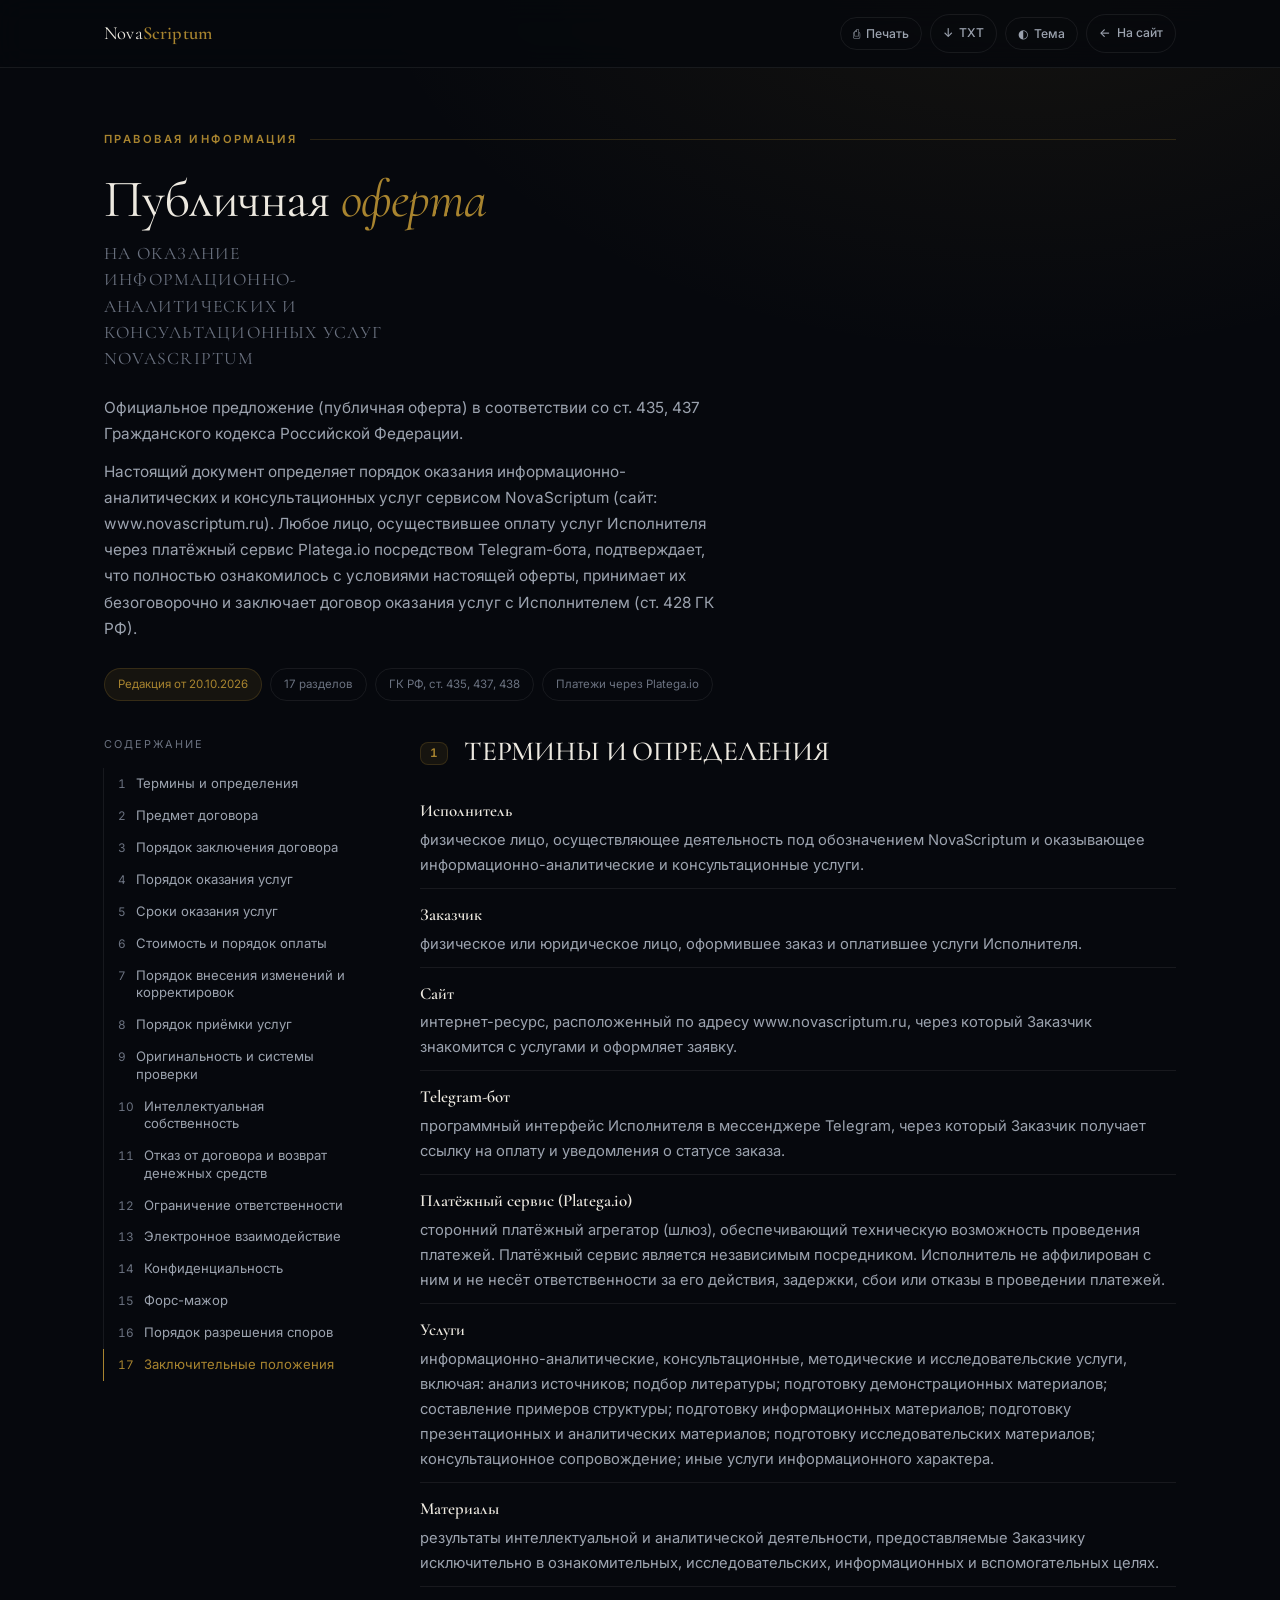
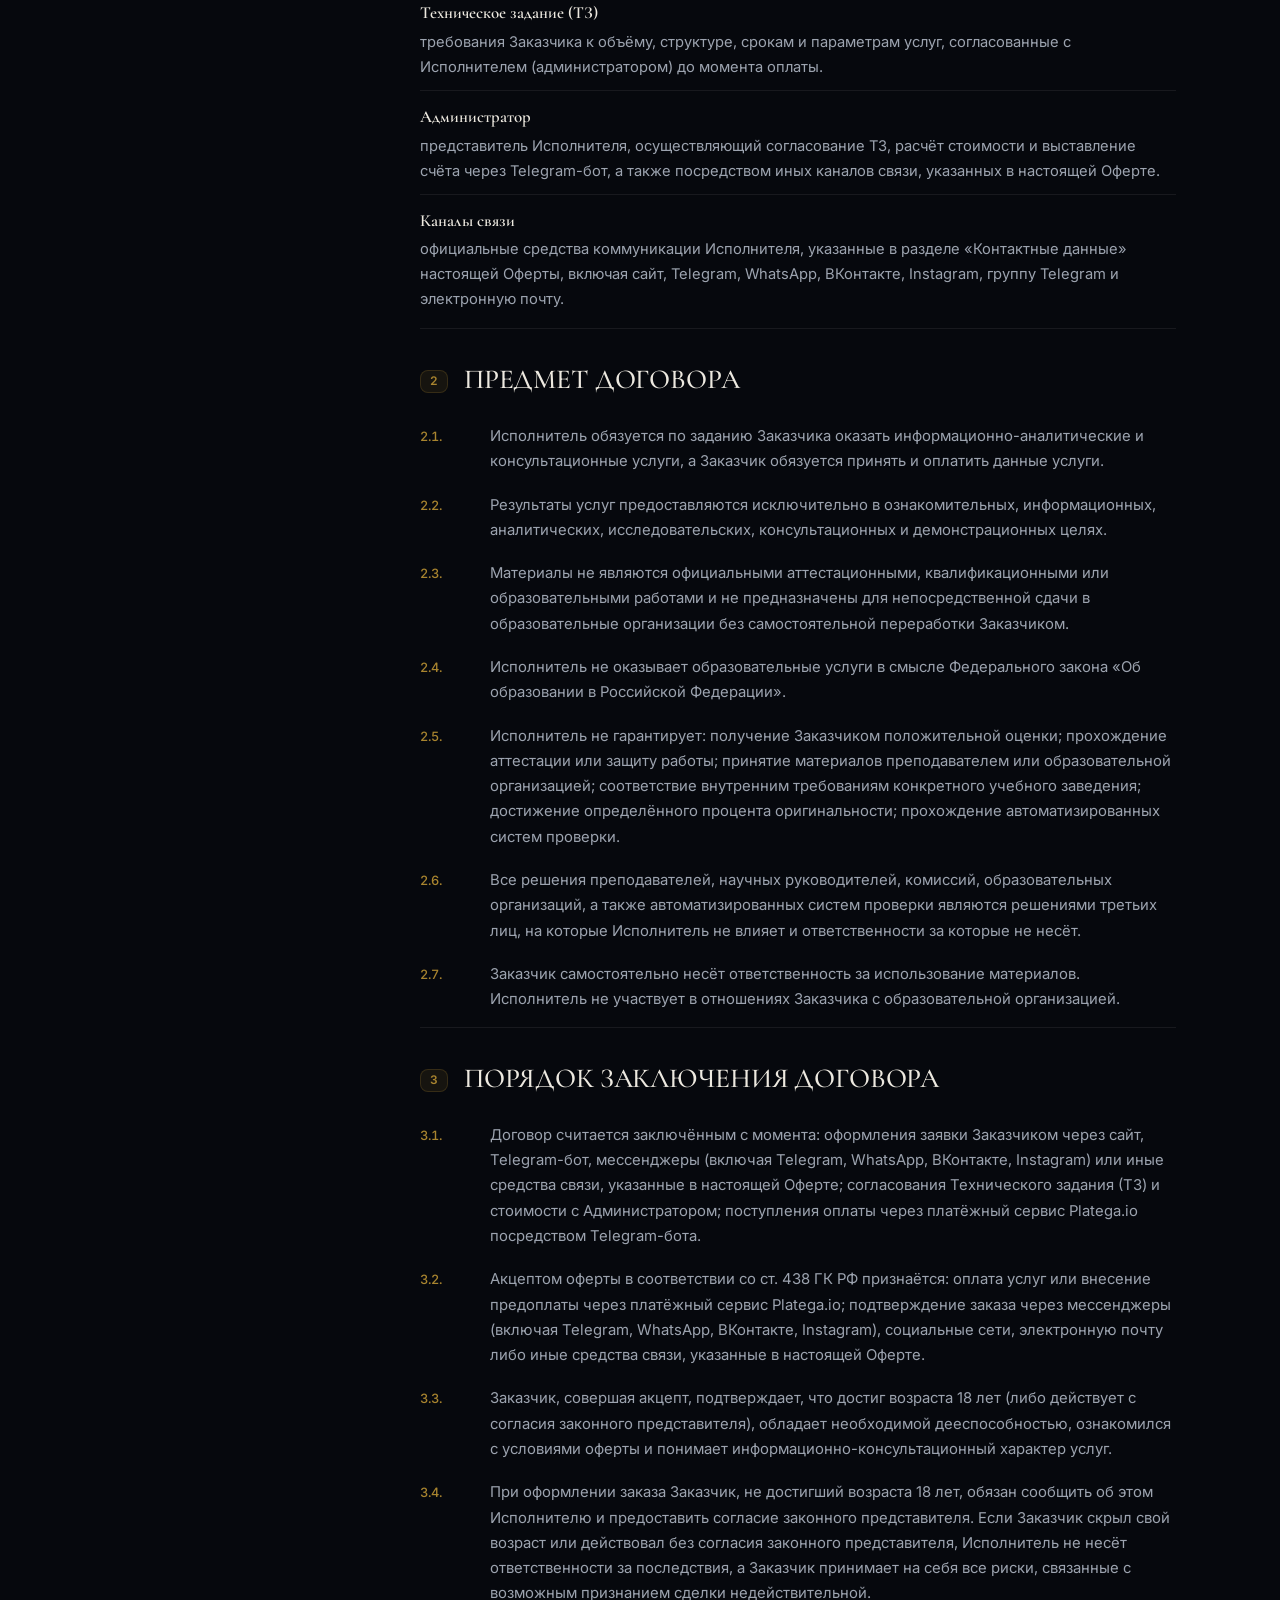
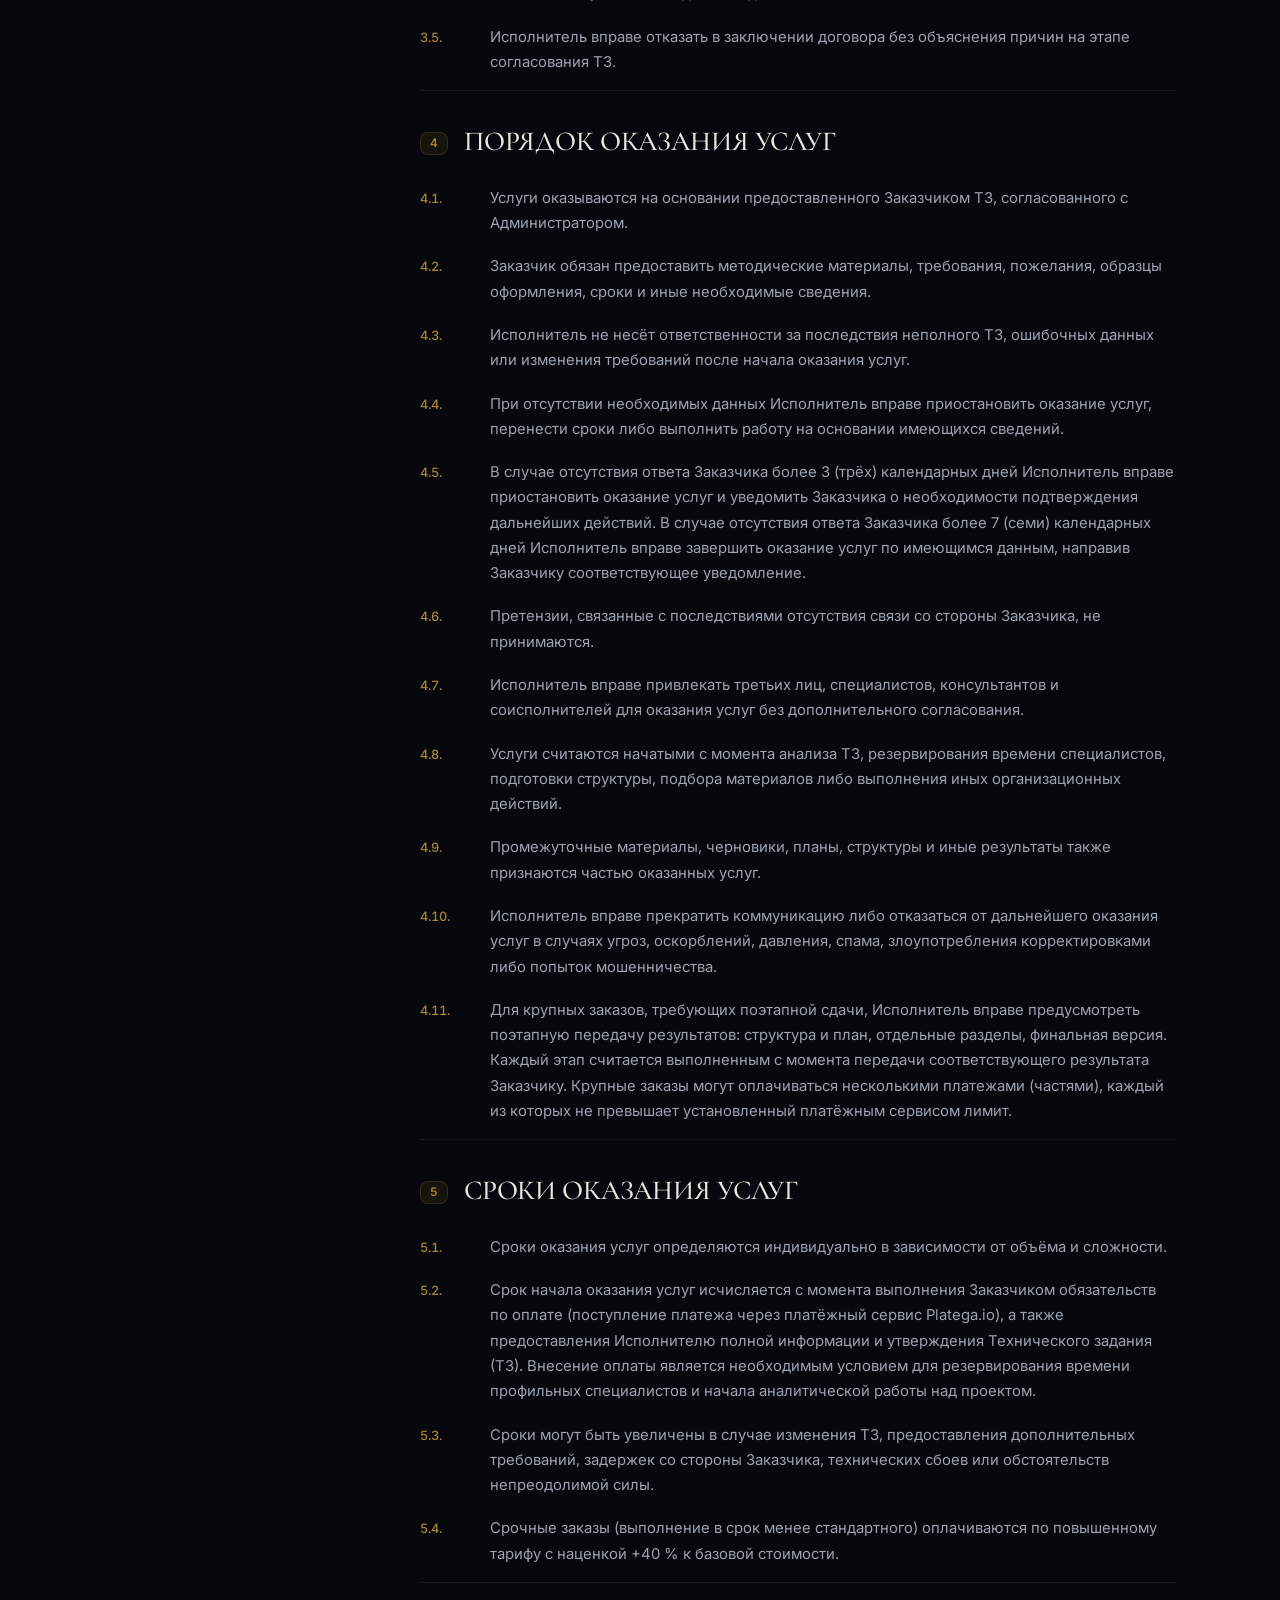
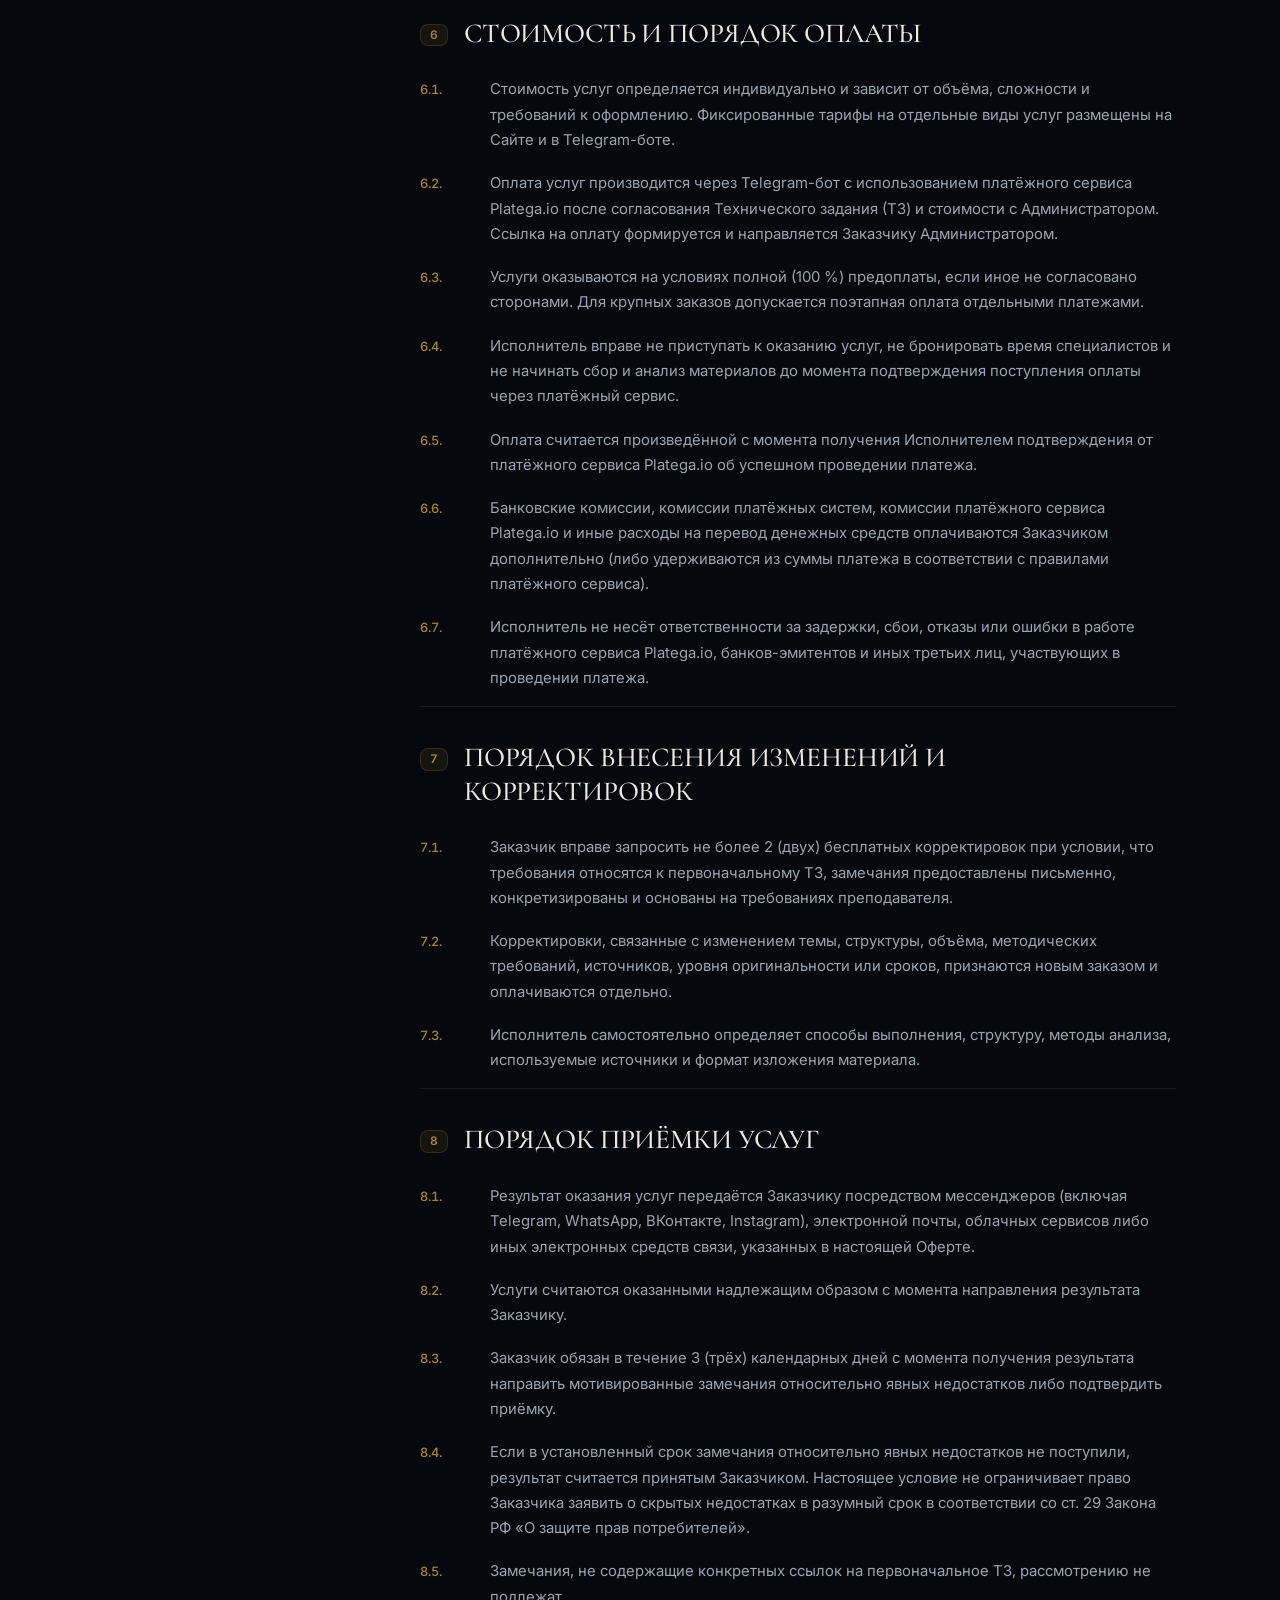
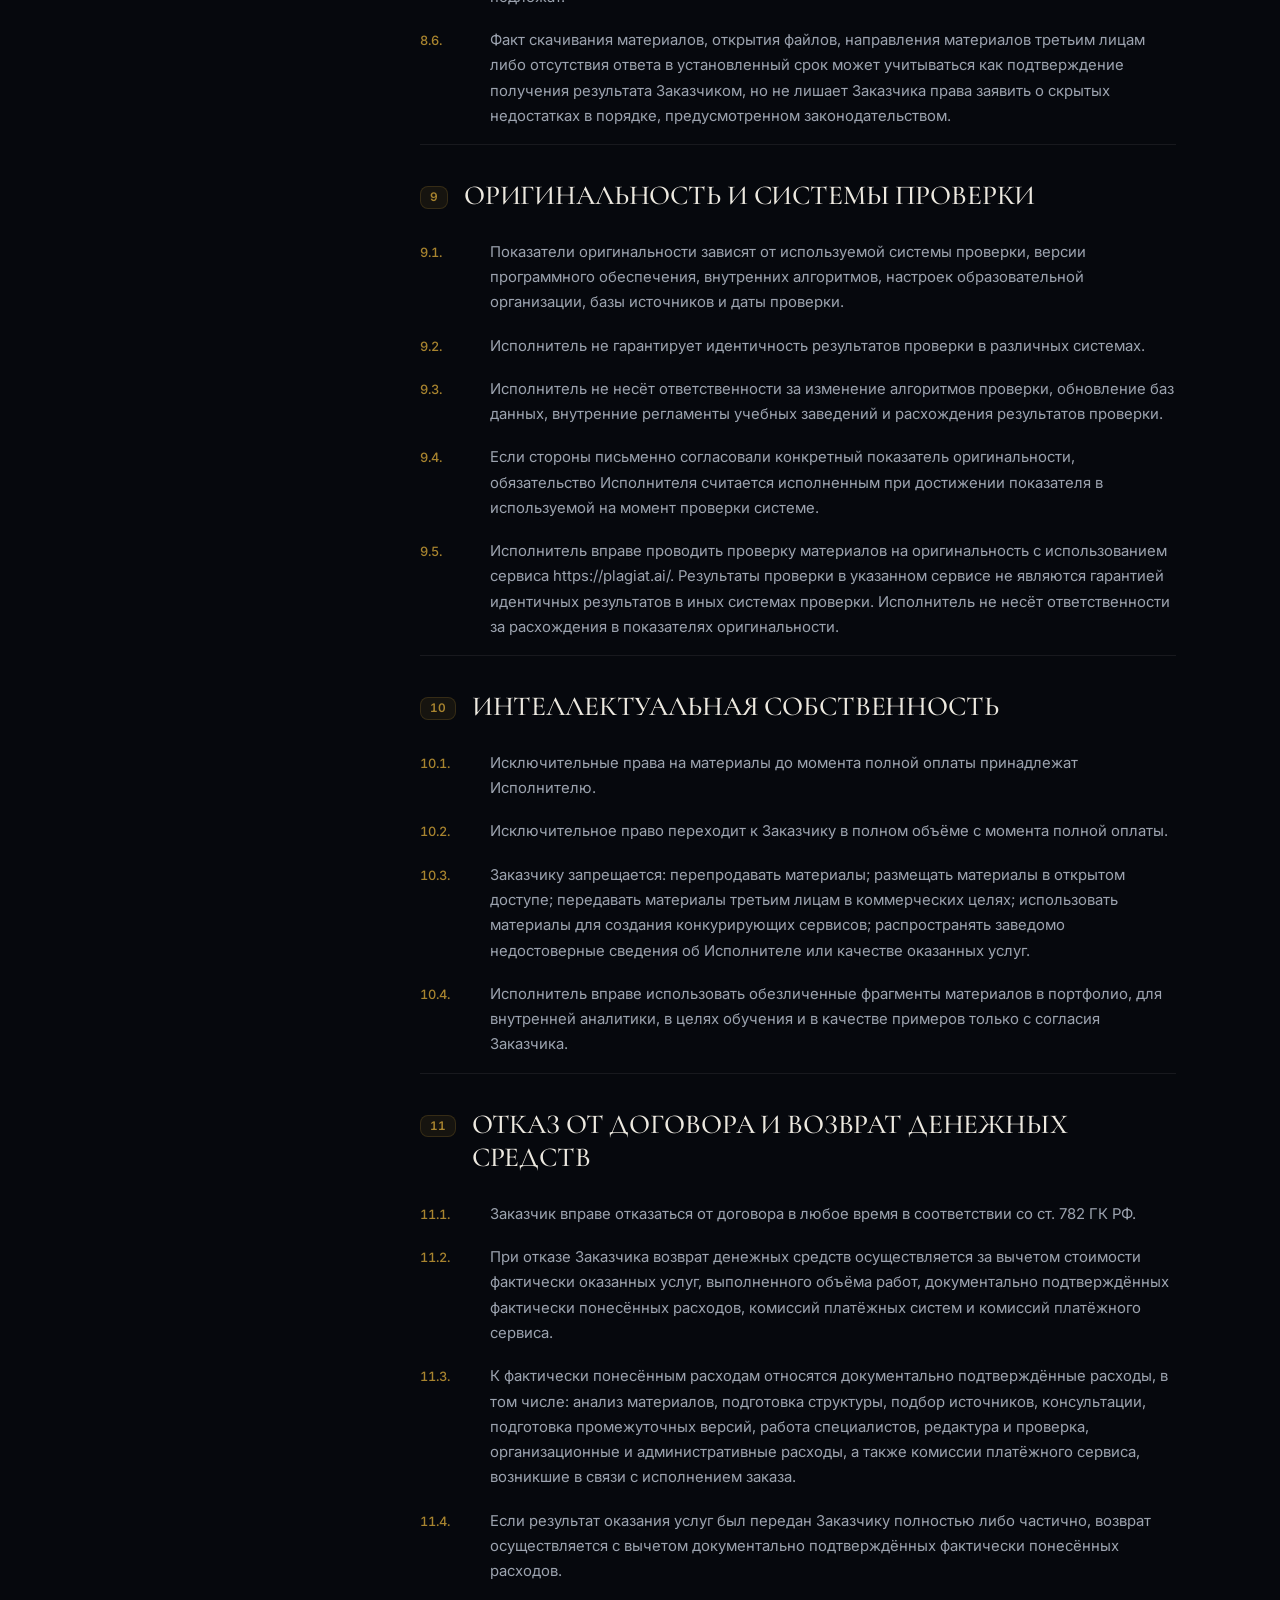
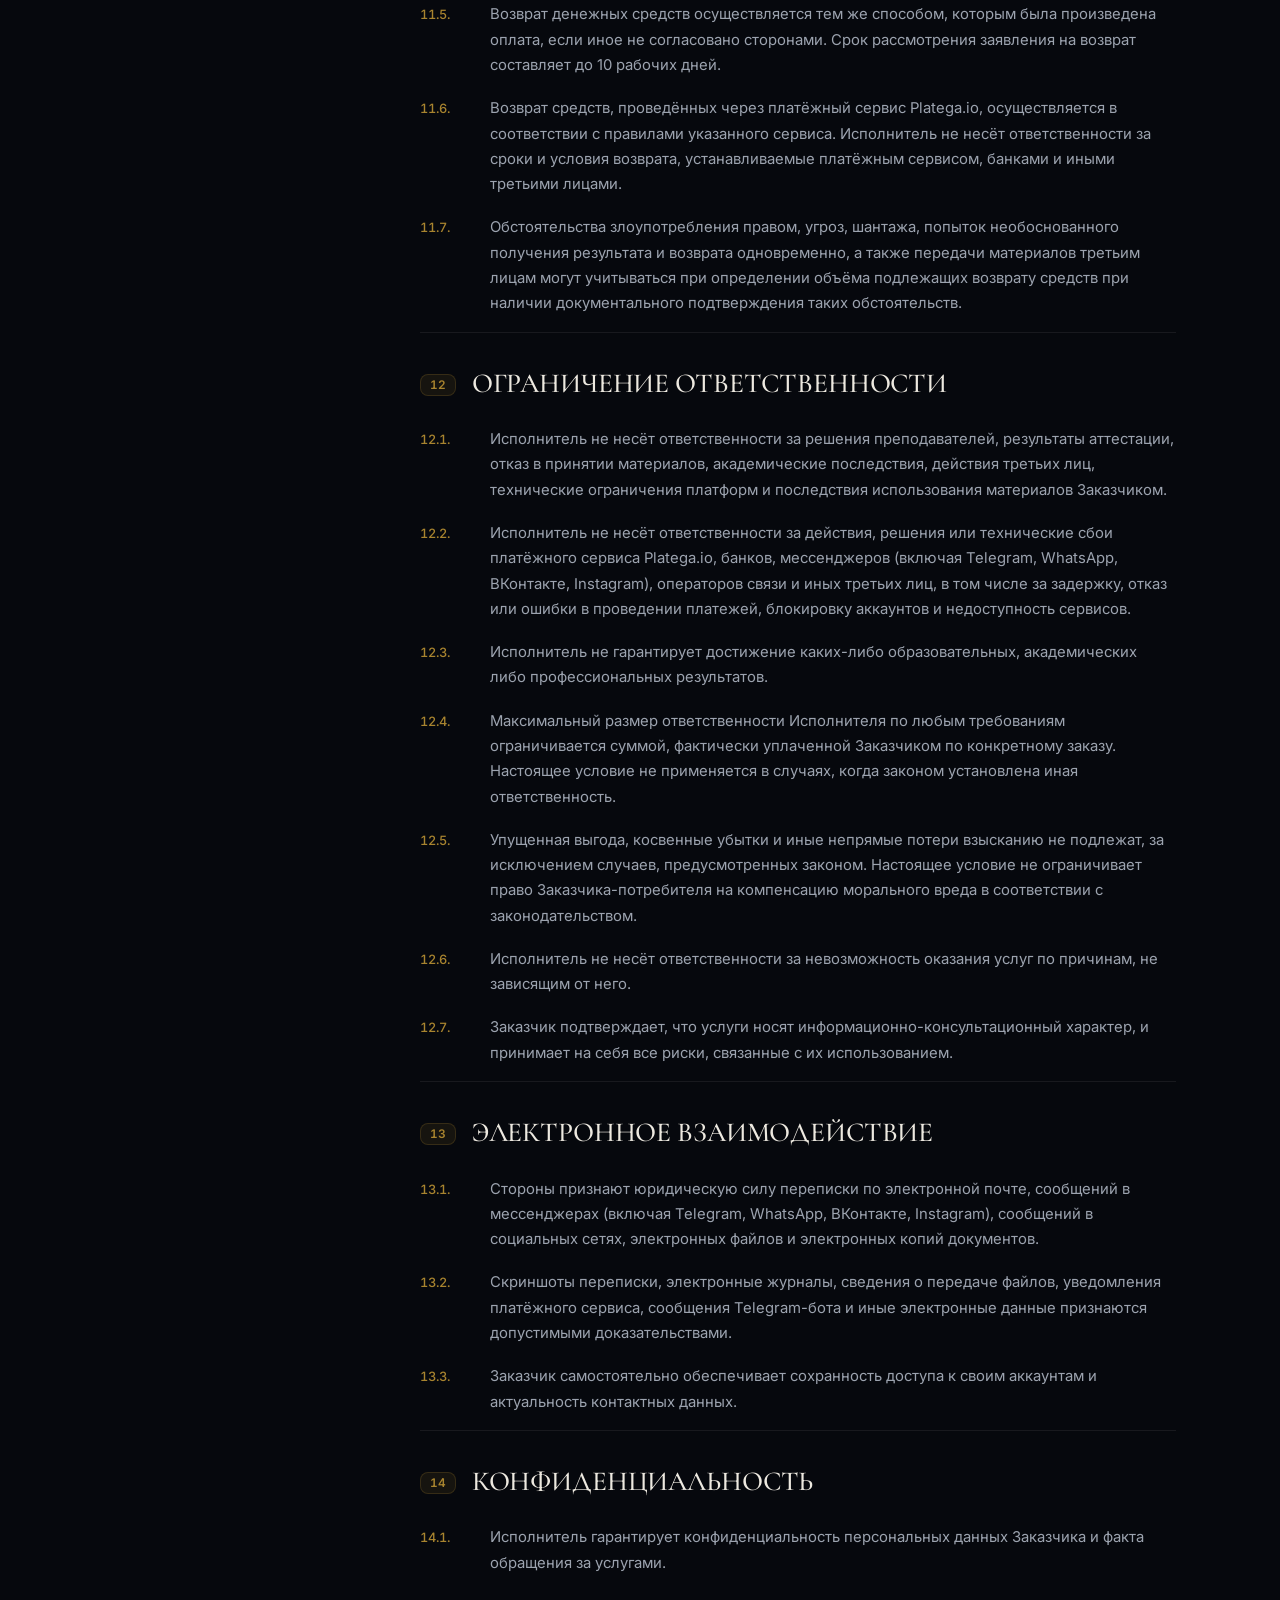
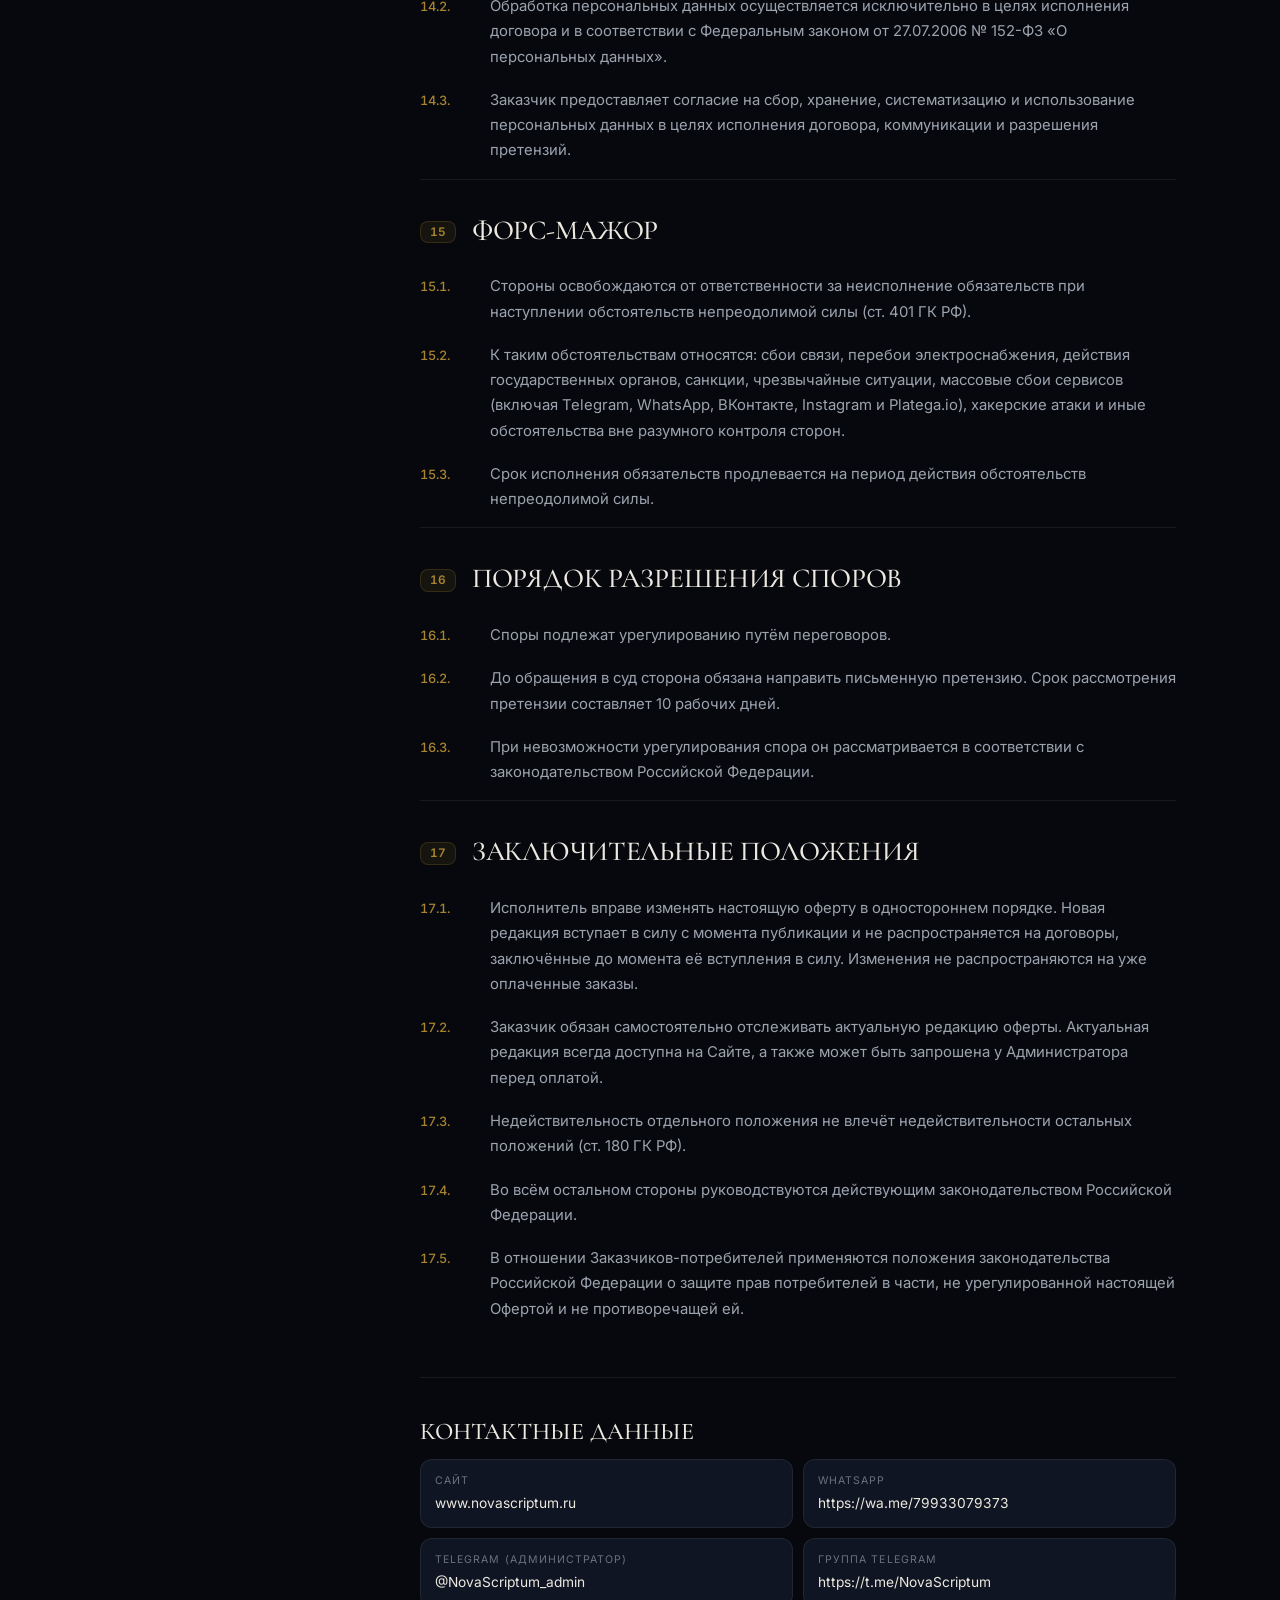
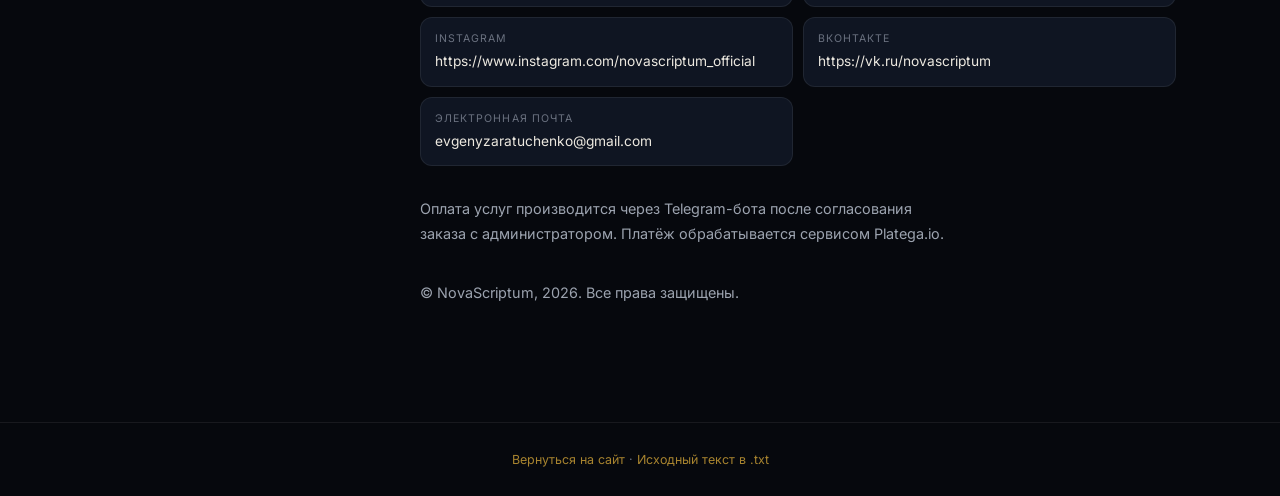
==== oferta.html @ c4cc41de "обновление оферты оформление" ====
<!DOCTYPE html>
<html lang="ru" data-theme="dark">
<head>
<meta charset="UTF-8">
<meta name="viewport" content="width=device-width, initial-scale=1.0">
<title>Публичная оферта — NovaScriptum</title>
<meta name="description" content="Публичная оферта NovaScriptum на оказание информационно-аналитических и консультационных услуг. Редакция от 20.10.2026.">
<link rel="icon" href="favicon.png" type="image/png">
<link rel="preconnect" href="https://fonts.googleapis.com">
<link rel="preconnect" href="https://fonts.gstatic.com" crossorigin>
<link href="https://fonts.googleapis.com/css2?family=Cormorant+Garamond:ital,wght@0,400;0,500;0,600;1,400&family=Inter:wght@300;400;500;600&display=swap" rel="stylesheet">
<script>
  (function () {
    try {
      var saved = localStorage.getItem('ns-theme');
      if (saved) document.documentElement.setAttribute('data-theme', saved);
    } catch (e) {}
  })();
</script>
<style>
  :root {
    --bg: #06080D; --bg-elevated: #0C1220; --bg-card: #0F1522;
    --accent: #A8842F; --accent-dim: #7F6624; --accent-soft: rgba(168,132,47,.10);
    --accent-border: rgba(168,132,47,.22);
    --text: #EDE9E0; --text-secondary: #9CA3AF; --text-tertiary: #6B7280;
    --line: rgba(255,255,255,.07);
    --serif: 'Cormorant Garamond', Georgia, serif;
    --sans: 'Inter', -apple-system, BlinkMacSystemFont, 'Segoe UI', sans-serif;
  }
  [data-theme="light"] {
    --bg: #FAFAF7; --bg-elevated: #F0EDE6; --bg-card: #FFFFFF;
    --accent: #8A6D2B; --accent-dim: #6B5420; --accent-soft: rgba(138,109,43,.07);
    --accent-border: rgba(138,109,43,.22);
    --text: #111827; --text-secondary: #4B5563; --text-tertiary: #9CA3AF;
    --line: rgba(0,0,0,.08);
  }
  * { box-sizing: border-box; margin: 0; padding: 0; }
  html { scroll-behavior: smooth; scroll-padding-top: 92px; }
  body {
    background: var(--bg); color: var(--text); font-family: var(--sans);
    font-size: 16px; line-height: 1.7; -webkit-font-smoothing: antialiased;
    background-image: radial-gradient(60rem 40rem at 80% -10%, var(--accent-soft), transparent 70%);
    background-attachment: fixed;
  }
  a { color: inherit; text-decoration: none; }
  .skip { position: absolute; left: -999px; }
  .skip:focus { left: 12px; top: 12px; background: var(--accent); color: #000; padding: 8px 14px; border-radius: 8px; z-index: 99; }

  /* верхняя панель */
  .bar {
    position: sticky; top: 0; z-index: 20; backdrop-filter: blur(14px);
    background: color-mix(in srgb, var(--bg) 82%, transparent);
    border-bottom: 1px solid var(--line);
  }
  .bar-in {
    max-width: 1120px; margin: 0 auto; padding: 14px 24px;
    display: flex; align-items: center; justify-content: space-between; gap: 16px;
  }
  .brand { font-family: var(--serif); font-size: 1.16rem; letter-spacing: .01em; }
  .brand b { color: var(--accent); font-weight: 600; }
  .bar-tools { display: flex; align-items: center; gap: 8px; }
  .tool {
    display: inline-flex; align-items: center; gap: 6px; font-size: .76rem; font-weight: 500;
    padding: 8px 12px; border: 1px solid var(--line); border-radius: 999px;
    color: var(--text-secondary); background: transparent; cursor: pointer; font-family: inherit;
    transition: .2s;
  }
  .tool:hover { color: var(--text); border-color: var(--accent-border); background: var(--accent-soft); }

  /* обложка */
  .hero { max-width: 1120px; margin: 0 auto; padding: 62px 24px 34px; }
  .kicker {
    font-size: .7rem; letter-spacing: .22em; text-transform: uppercase;
    color: var(--accent); font-weight: 600; margin-bottom: 20px;
    display: flex; align-items: center; gap: 12px;
  }
  .kicker::after { content: ""; height: 1px; flex: 1; background: var(--accent-border); }
  h1 {
    font-family: var(--serif); font-weight: 400; font-size: clamp(2rem, 5vw, 3.3rem);
    line-height: 1.14; letter-spacing: -.01em; max-width: 20ch;
  }
  h1 em { font-style: italic; color: var(--accent); }
  .h1-sub {
    font-family: var(--serif); font-size: clamp(.92rem, 1.7vw, 1.1rem); letter-spacing: .07em;
    text-transform: uppercase; color: var(--text-tertiary); margin-top: 12px;
    max-width: 36ch; line-height: 1.5;
  }
  .hero-sub { margin-top: 22px; max-width: 62ch; color: var(--text-secondary); font-size: .96rem; }  .hero-sub .lead { display: block; }
  .hero-sub .lead + .lead { margin-top: 12px; }
  .chips { display: flex; flex-wrap: wrap; gap: 8px; margin-top: 26px; }
  .chip {
    font-size: .72rem; padding: 6px 13px; border-radius: 999px;
    border: 1px solid var(--accent-border); color: var(--accent); background: var(--accent-soft);
  }
  .chip.gray { border-color: var(--line); color: var(--text-tertiary); background: transparent; }

  /* каркас */
  .wrap {
    max-width: 1120px; margin: 0 auto; padding: 0 24px 96px;
    display: grid; grid-template-columns: 268px minmax(0, 1fr); gap: 48px; align-items: start;
  }
  /* оглавление */
  .toc { position: sticky; top: 92px; }
  .toc-h {
    font-size: .68rem; letter-spacing: .18em; text-transform: uppercase;
    color: var(--text-tertiary); margin-bottom: 14px;
  }
  .toc-a {
    display: flex; gap: 10px; padding: 7px 10px 7px 0; font-size: .82rem;
    color: var(--text-secondary); border-left: 1px solid var(--line);
    padding-left: 14px; margin-left: -1px; transition: .18s; line-height: 1.35;
  }
  .toc-a:hover { color: var(--text); border-left-color: var(--accent-border); }
  .toc-a.on { color: var(--accent); border-left-color: var(--accent); }
  .toc-i { color: var(--text-tertiary); font-variant-numeric: tabular-nums; font-size: .74rem; padding-top: 2px; }
  .toc-a.on .toc-i { color: var(--accent); }

  /* документ */
  .doc { min-width: 0; }
  .sec { padding: 34px 0 6px; border-top: 1px solid var(--line); }
  .sec:first-child { border-top: none; padding-top: 0; }
  .sec-h {
    display: flex; gap: 16px; align-items: baseline; margin-bottom: 18px;
    font-family: var(--serif); font-weight: 500; font-size: clamp(1.3rem, 2.6vw, 1.72rem);
    line-height: 1.22; letter-spacing: -.005em;
  }
  .sec-n {
    font-family: var(--sans); font-size: .74rem; font-weight: 600; color: var(--accent);
    border: 1px solid var(--accent-border); background: var(--accent-soft);
    border-radius: 8px; padding: 3px 9px; flex: none; transform: translateY(-3px);
    font-variant-numeric: tabular-nums;
  }
  .sec-b { color: var(--text-secondary); font-size: .93rem; }
  .cl { display: grid; grid-template-columns: 62px minmax(0, 1fr); gap: 8px; padding: 9px 0; }
  .cl-n {
    color: var(--accent); font-size: .8rem; font-weight: 500;
    font-variant-numeric: tabular-nums; padding-top: 2px;
  }
  .cl-t { color: var(--text-secondary); }
  .pp { padding: 9px 0; color: var(--text-secondary); }
  .defs { display: flex; flex-direction: column; gap: 2px; }
  .df { padding: 10px 0; border-bottom: 1px solid var(--line); }
  .df:last-child { border-bottom: none; }
  .df dt {
    font-family: var(--serif); font-size: 1.06rem; color: var(--text);
    font-weight: 600; margin-bottom: 2px;
  }
  .df dd { color: var(--text-secondary); font-size: .92rem; }

  /* контакты */
  .contacts { margin-top: 40px; padding-top: 34px; border-top: 1px solid var(--line); }
  .contacts h2 {
    font-family: var(--serif); font-weight: 500; font-size: 1.5rem; margin-bottom: 6px;
  }
  .contacts p { color: var(--text-secondary); font-size: .9rem; margin-bottom: 20px; max-width: 60ch; }
  .ct-grid { display: grid; grid-template-columns: repeat(2, minmax(0, 1fr)); gap: 10px; margin-bottom: 22px; }
  .ct {
    display: flex; flex-direction: column; gap: 2px; padding: 12px 14px;
    border: 1px solid var(--line); border-radius: 12px; background: var(--bg-card);
    transition: .2s;
  }
  a.ct:hover { border-color: var(--accent-border); background: var(--accent-soft); }
  .ct-k { font-size: .66rem; letter-spacing: .1em; text-transform: uppercase; color: var(--text-tertiary); }
  .ct-v { font-size: .86rem; color: var(--text); word-break: break-word; }
  .copy { margin-top: 26px; font-size: .76rem; color: var(--text-tertiary); }

  /* низ */
  .foot {
    border-top: 1px solid var(--line); padding: 26px 24px; text-align: center;
    font-size: .78rem; color: var(--text-tertiary);
  }
  .foot a { color: var(--accent); }
  .foot a:hover { text-decoration: underline; }

  @media (max-width: 960px) {
    .wrap { grid-template-columns: 1fr; gap: 26px; }
    .toc { position: static; border: 1px solid var(--line); border-radius: 12px; padding: 14px 16px; background: var(--bg-card); }
    .toc-a { border-left: none; padding-left: 0; }
    .toc-a.on { color: var(--accent); }
  }
  @media (max-width: 640px) {
    .bar-in { padding: 12px 16px; }
    .hero { padding: 44px 16px 26px; }
    .wrap { padding: 0 16px 70px; }
    .cl { grid-template-columns: 1fr; gap: 0; }
    .cl-n { padding-top: 0; }
    .ct-grid { grid-template-columns: 1fr; }
    .tool span { display: none; }
    .tool { padding: 9px 11px; }
  }

  @media print {
    :root { --bg: #fff; --text: #000; --text-secondary: #222; --text-tertiary: #555;
             --line: #ddd; --accent: #000; --accent-soft: transparent; --accent-border: #999; }
    body { background: #fff; }
    .bar, .toc, .foot, .tool, .chips { display: none !important; }
    .wrap { display: block; max-width: none; padding: 0; }
    .hero { padding: 0 0 18px; }
    h1 { font-size: 20pt; }
    .sec { break-inside: avoid; border-top: 1px solid #ddd; }
    .sec-h { font-size: 13pt; }
    .cl, .df, .pp { break-inside: avoid; }
    a { text-decoration: none; color: #000; }
  }
</style>
</head>
<body>
<a class="skip" href="#doc">Перейти к тексту</a>

<div class="bar">
  <div class="bar-in">
    <a class="brand" href="index.html">Nova<b>Scriptum</b></a>
    <div class="bar-tools">
      <button class="tool" id="print" type="button" aria-label="Распечатать страницу">⎙ <span>Печать</span></button>
      <a class="tool" href="oferta.txt" target="_blank" rel="noopener" aria-label="Скачать исходный текст">↓ <span>TXT</span></a>
      <button class="tool" id="theme" type="button" aria-label="Сменить тему">◐ <span>Тема</span></button>
      <a class="tool" href="index.html">← <span>На сайт</span></a>
    </div>
  </div>
</div>

<header class="hero">
  <div class="kicker">Правовая информация</div>
  <h1>Публичная <em>оферта</em></h1>
  <p class="h1-sub">НА ОКАЗАНИЕ ИНФОРМАЦИОННО-АНАЛИТИЧЕСКИХ И КОНСУЛЬТАЦИОННЫХ УСЛУГ NOVASCRIPTUM</p>
  <p class="hero-sub"><span class="lead">Официальное предложение (публичная оферта) в соответствии со ст. 435, 437 Гражданского кодекса Российской Федерации.</span><span class="lead">Настоящий документ определяет порядок оказания информационно-аналитических и консультационных услуг сервисом NovaScriptum (сайт: www.novascriptum.ru). Любое лицо, осуществившее оплату услуг Исполнителя через платёжный сервис Platega.io посредством Telegram-бота, подтверждает, что полностью ознакомилось с условиями настоящей оферты, принимает их безоговорочно и заключает договор оказания услуг с Исполнителем (ст. 428 ГК РФ).</span></p>
  <div class="chips">
    <span class="chip">Редакция от 20.10.2026</span>
    <span class="chip gray">17 разделов</span>
    <span class="chip gray">ГК РФ, ст. 435, 437, 438</span>
    <span class="chip gray">Платежи через Platega.io</span>
  </div>
</header>

<div class="wrap">
  <nav class="toc" aria-label="Содержание">
    <div class="toc-h">Содержание</div>
    <a class="toc-a" href="#s1" data-n="1"><span class="toc-i">1</span>Термины и определения</a>
<a class="toc-a" href="#s2" data-n="2"><span class="toc-i">2</span>Предмет договора</a>
<a class="toc-a" href="#s3" data-n="3"><span class="toc-i">3</span>Порядок заключения договора</a>
<a class="toc-a" href="#s4" data-n="4"><span class="toc-i">4</span>Порядок оказания услуг</a>
<a class="toc-a" href="#s5" data-n="5"><span class="toc-i">5</span>Сроки оказания услуг</a>
<a class="toc-a" href="#s6" data-n="6"><span class="toc-i">6</span>Стоимость и порядок оплаты</a>
<a class="toc-a" href="#s7" data-n="7"><span class="toc-i">7</span>Порядок внесения изменений и корректировок</a>
<a class="toc-a" href="#s8" data-n="8"><span class="toc-i">8</span>Порядок приёмки услуг</a>
<a class="toc-a" href="#s9" data-n="9"><span class="toc-i">9</span>Оригинальность и системы проверки</a>
<a class="toc-a" href="#s10" data-n="10"><span class="toc-i">10</span>Интеллектуальная собственность</a>
<a class="toc-a" href="#s11" data-n="11"><span class="toc-i">11</span>Отказ от договора и возврат денежных средств</a>
<a class="toc-a" href="#s12" data-n="12"><span class="toc-i">12</span>Ограничение ответственности</a>
<a class="toc-a" href="#s13" data-n="13"><span class="toc-i">13</span>Электронное взаимодействие</a>
<a class="toc-a" href="#s14" data-n="14"><span class="toc-i">14</span>Конфиденциальность</a>
<a class="toc-a" href="#s15" data-n="15"><span class="toc-i">15</span>Форс-мажор</a>
<a class="toc-a" href="#s16" data-n="16"><span class="toc-i">16</span>Порядок разрешения споров</a>
<a class="toc-a" href="#s17" data-n="17"><span class="toc-i">17</span>Заключительные положения</a>
  </nav>

  <main class="doc" id="doc">
    
<article class="sec" id="s1">
  <h2 class="sec-h"><span class="sec-n">1</span><span>ТЕРМИНЫ И ОПРЕДЕЛЕНИЯ</span></h2>
  <div class="sec-b"><dl class="defs"><div class="df"><dt>Исполнитель</dt><dd>физическое лицо, осуществляющее деятельность под обозначением NovaScriptum и оказывающее информационно-аналитические и консультационные услуги.</dd></div><div class="df"><dt>Заказчик</dt><dd>физическое или юридическое лицо, оформившее заказ и оплатившее услуги Исполнителя.</dd></div><div class="df"><dt>Сайт</dt><dd>интернет-ресурс, расположенный по адресу www.novascriptum.ru, через который Заказчик знакомится с услугами и оформляет заявку.</dd></div><div class="df"><dt>Telegram-бот</dt><dd>программный интерфейс Исполнителя в мессенджере Telegram, через который Заказчик получает ссылку на оплату и уведомления о статусе заказа.</dd></div><div class="df"><dt>Платёжный сервис (Platega.io)</dt><dd>сторонний платёжный агрегатор (шлюз), обеспечивающий техническую возможность проведения платежей. Платёжный сервис является независимым посредником. Исполнитель не аффилирован с ним и не несёт ответственности за его действия, задержки, сбои или отказы в проведении платежей.</dd></div><div class="df"><dt>Услуги</dt><dd>информационно-аналитические, консультационные, методические и исследовательские услуги, включая: анализ источников; подбор литературы; подготовку демонстрационных материалов; составление примеров структуры; подготовку информационных материалов; подготовку презентационных и аналитических материалов; подготовку исследовательских материалов; консультационное сопровождение; иные услуги информационного характера.</dd></div><div class="df"><dt>Материалы</dt><dd>результаты интеллектуальной и аналитической деятельности, предоставляемые Заказчику исключительно в ознакомительных, исследовательских, информационных и вспомогательных целях.</dd></div><div class="df"><dt>Техническое задание (ТЗ)</dt><dd>требования Заказчика к объёму, структуре, срокам и параметрам услуг, согласованные с Исполнителем (администратором) до момента оплаты.</dd></div><div class="df"><dt>Администратор</dt><dd>представитель Исполнителя, осуществляющий согласование ТЗ, расчёт стоимости и выставление счёта через Telegram-бот, а также посредством иных каналов связи, указанных в настоящей Оферте.</dd></div><div class="df"><dt>Каналы связи</dt><dd>официальные средства коммуникации Исполнителя, указанные в разделе «Контактные данные» настоящей Оферты, включая сайт, Telegram, WhatsApp, ВКонтакте, Instagram, группу Telegram и электронную почту.</dd></div></dl></div>
</article>
<article class="sec" id="s2">
  <h2 class="sec-h"><span class="sec-n">2</span><span>ПРЕДМЕТ ДОГОВОРА</span></h2>
  <div class="sec-b"><div class="cl"><span class="cl-n">2.1.</span><p class="cl-t">Исполнитель обязуется по заданию Заказчика оказать информационно-аналитические и консультационные услуги, а Заказчик обязуется принять и оплатить данные услуги.</p></div><div class="cl"><span class="cl-n">2.2.</span><p class="cl-t">Результаты услуг предоставляются исключительно в ознакомительных, информационных, аналитических, исследовательских, консультационных и демонстрационных целях.</p></div><div class="cl"><span class="cl-n">2.3.</span><p class="cl-t">Материалы не являются официальными аттестационными, квалификационными или образовательными работами и не предназначены для непосредственной сдачи в образовательные организации без самостоятельной переработки Заказчиком.</p></div><div class="cl"><span class="cl-n">2.4.</span><p class="cl-t">Исполнитель не оказывает образовательные услуги в смысле Федерального закона «Об образовании в Российской Федерации».</p></div><div class="cl"><span class="cl-n">2.5.</span><p class="cl-t">Исполнитель не гарантирует: получение Заказчиком положительной оценки; прохождение аттестации или защиту работы; принятие материалов преподавателем или образовательной организацией; соответствие внутренним требованиям конкретного учебного заведения; достижение определённого процента оригинальности; прохождение автоматизированных систем проверки.</p></div><div class="cl"><span class="cl-n">2.6.</span><p class="cl-t">Все решения преподавателей, научных руководителей, комиссий, образовательных организаций, а также автоматизированных систем проверки являются решениями третьих лиц, на которые Исполнитель не влияет и ответственности за которые не несёт.</p></div><div class="cl"><span class="cl-n">2.7.</span><p class="cl-t">Заказчик самостоятельно несёт ответственность за использование материалов. Исполнитель не участвует в отношениях Заказчика с образовательной организацией.</p></div></div>
</article>
<article class="sec" id="s3">
  <h2 class="sec-h"><span class="sec-n">3</span><span>ПОРЯДОК ЗАКЛЮЧЕНИЯ ДОГОВОРА</span></h2>
  <div class="sec-b"><div class="cl"><span class="cl-n">3.1.</span><p class="cl-t">Договор считается заключённым с момента: оформления заявки Заказчиком через сайт, Telegram-бот, мессенджеры (включая Telegram, WhatsApp, ВКонтакте, Instagram) или иные средства связи, указанные в настоящей Оферте; согласования Технического задания (ТЗ) и стоимости с Администратором; поступления оплаты через платёжный сервис Platega.io посредством Telegram-бота.</p></div><div class="cl"><span class="cl-n">3.2.</span><p class="cl-t">Акцептом оферты в соответствии со ст. 438 ГК РФ признаётся: оплата услуг или внесение предоплаты через платёжный сервис Platega.io; подтверждение заказа через мессенджеры (включая Telegram, WhatsApp, ВКонтакте, Instagram), социальные сети, электронную почту либо иные средства связи, указанные в настоящей Оферте.</p></div><div class="cl"><span class="cl-n">3.3.</span><p class="cl-t">Заказчик, совершая акцепт, подтверждает, что достиг возраста 18 лет (либо действует с согласия законного представителя), обладает необходимой дееспособностью, ознакомился с условиями оферты и понимает информационно-консультационный характер услуг.</p></div><div class="cl"><span class="cl-n">3.4.</span><p class="cl-t">При оформлении заказа Заказчик, не достигший возраста 18 лет, обязан сообщить об этом Исполнителю и предоставить согласие законного представителя. Если Заказчик скрыл свой возраст или действовал без согласия законного представителя, Исполнитель не несёт ответственности за последствия, а Заказчик принимает на себя все риски, связанные с возможным признанием сделки недействительной.</p></div><div class="cl"><span class="cl-n">3.5.</span><p class="cl-t">Исполнитель вправе отказать в заключении договора без объяснения причин на этапе согласования ТЗ.</p></div></div>
</article>
<article class="sec" id="s4">
  <h2 class="sec-h"><span class="sec-n">4</span><span>ПОРЯДОК ОКАЗАНИЯ УСЛУГ</span></h2>
  <div class="sec-b"><div class="cl"><span class="cl-n">4.1.</span><p class="cl-t">Услуги оказываются на основании предоставленного Заказчиком ТЗ, согласованного с Администратором.</p></div><div class="cl"><span class="cl-n">4.2.</span><p class="cl-t">Заказчик обязан предоставить методические материалы, требования, пожелания, образцы оформления, сроки и иные необходимые сведения.</p></div><div class="cl"><span class="cl-n">4.3.</span><p class="cl-t">Исполнитель не несёт ответственности за последствия неполного ТЗ, ошибочных данных или изменения требований после начала оказания услуг.</p></div><div class="cl"><span class="cl-n">4.4.</span><p class="cl-t">При отсутствии необходимых данных Исполнитель вправе приостановить оказание услуг, перенести сроки либо выполнить работу на основании имеющихся сведений.</p></div><div class="cl"><span class="cl-n">4.5.</span><p class="cl-t">В случае отсутствия ответа Заказчика более 3 (трёх) календарных дней Исполнитель вправе приостановить оказание услуг и уведомить Заказчика о необходимости подтверждения дальнейших действий. В случае отсутствия ответа Заказчика более 7 (семи) календарных дней Исполнитель вправе завершить оказание услуг по имеющимся данным, направив Заказчику соответствующее уведомление.</p></div><div class="cl"><span class="cl-n">4.6.</span><p class="cl-t">Претензии, связанные с последствиями отсутствия связи со стороны Заказчика, не принимаются.</p></div><div class="cl"><span class="cl-n">4.7.</span><p class="cl-t">Исполнитель вправе привлекать третьих лиц, специалистов, консультантов и соисполнителей для оказания услуг без дополнительного согласования.</p></div><div class="cl"><span class="cl-n">4.8.</span><p class="cl-t">Услуги считаются начатыми с момента анализа ТЗ, резервирования времени специалистов, подготовки структуры, подбора материалов либо выполнения иных организационных действий.</p></div><div class="cl"><span class="cl-n">4.9.</span><p class="cl-t">Промежуточные материалы, черновики, планы, структуры и иные результаты также признаются частью оказанных услуг.</p></div><div class="cl"><span class="cl-n">4.10.</span><p class="cl-t">Исполнитель вправе прекратить коммуникацию либо отказаться от дальнейшего оказания услуг в случаях угроз, оскорблений, давления, спама, злоупотребления корректировками либо попыток мошенничества.</p></div><div class="cl"><span class="cl-n">4.11.</span><p class="cl-t">Для крупных заказов, требующих поэтапной сдачи, Исполнитель вправе предусмотреть поэтапную передачу результатов: структура и план, отдельные разделы, финальная версия. Каждый этап считается выполненным с момента передачи соответствующего результата Заказчику. Крупные заказы могут оплачиваться несколькими платежами (частями), каждый из которых не превышает установленный платёжным сервисом лимит.</p></div></div>
</article>
<article class="sec" id="s5">
  <h2 class="sec-h"><span class="sec-n">5</span><span>СРОКИ ОКАЗАНИЯ УСЛУГ</span></h2>
  <div class="sec-b"><div class="cl"><span class="cl-n">5.1.</span><p class="cl-t">Сроки оказания услуг определяются индивидуально в зависимости от объёма и сложности.</p></div><div class="cl"><span class="cl-n">5.2.</span><p class="cl-t">Срок начала оказания услуг исчисляется с момента выполнения Заказчиком обязательств по оплате (поступление платежа через платёжный сервис Platega.io), а также предоставления Исполнителю полной информации и утверждения Технического задания (ТЗ). Внесение оплаты является необходимым условием для резервирования времени профильных специалистов и начала аналитической работы над проектом.</p></div><div class="cl"><span class="cl-n">5.3.</span><p class="cl-t">Сроки могут быть увеличены в случае изменения ТЗ, предоставления дополнительных требований, задержек со стороны Заказчика, технических сбоев или обстоятельств непреодолимой силы.</p></div><div class="cl"><span class="cl-n">5.4.</span><p class="cl-t">Срочные заказы (выполнение в срок менее стандартного) оплачиваются по повышенному тарифу с наценкой +40 % к базовой стоимости.</p></div></div>
</article>
<article class="sec" id="s6">
  <h2 class="sec-h"><span class="sec-n">6</span><span>СТОИМОСТЬ И ПОРЯДОК ОПЛАТЫ</span></h2>
  <div class="sec-b"><div class="cl"><span class="cl-n">6.1.</span><p class="cl-t">Стоимость услуг определяется индивидуально и зависит от объёма, сложности и требований к оформлению. Фиксированные тарифы на отдельные виды услуг размещены на Сайте и в Telegram-боте.</p></div><div class="cl"><span class="cl-n">6.2.</span><p class="cl-t">Оплата услуг производится через Telegram-бот с использованием платёжного сервиса Platega.io после согласования Технического задания (ТЗ) и стоимости с Администратором. Ссылка на оплату формируется и направляется Заказчику Администратором.</p></div><div class="cl"><span class="cl-n">6.3.</span><p class="cl-t">Услуги оказываются на условиях полной (100 %) предоплаты, если иное не согласовано сторонами. Для крупных заказов допускается поэтапная оплата отдельными платежами.</p></div><div class="cl"><span class="cl-n">6.4.</span><p class="cl-t">Исполнитель вправе не приступать к оказанию услуг, не бронировать время специалистов и не начинать сбор и анализ материалов до момента подтверждения поступления оплаты через платёжный сервис.</p></div><div class="cl"><span class="cl-n">6.5.</span><p class="cl-t">Оплата считается произведённой с момента получения Исполнителем подтверждения от платёжного сервиса Platega.io об успешном проведении платежа.</p></div><div class="cl"><span class="cl-n">6.6.</span><p class="cl-t">Банковские комиссии, комиссии платёжных систем, комиссии платёжного сервиса Platega.io и иные расходы на перевод денежных средств оплачиваются Заказчиком дополнительно (либо удерживаются из суммы платежа в соответствии с правилами платёжного сервиса).</p></div><div class="cl"><span class="cl-n">6.7.</span><p class="cl-t">Исполнитель не несёт ответственности за задержки, сбои, отказы или ошибки в работе платёжного сервиса Platega.io, банков-эмитентов и иных третьих лиц, участвующих в проведении платежа.</p></div></div>
</article>
<article class="sec" id="s7">
  <h2 class="sec-h"><span class="sec-n">7</span><span>ПОРЯДОК ВНЕСЕНИЯ ИЗМЕНЕНИЙ И КОРРЕКТИРОВОК</span></h2>
  <div class="sec-b"><div class="cl"><span class="cl-n">7.1.</span><p class="cl-t">Заказчик вправе запросить не более 2 (двух) бесплатных корректировок при условии, что требования относятся к первоначальному ТЗ, замечания предоставлены письменно, конкретизированы и основаны на требованиях преподавателя.</p></div><div class="cl"><span class="cl-n">7.2.</span><p class="cl-t">Корректировки, связанные с изменением темы, структуры, объёма, методических требований, источников, уровня оригинальности или сроков, признаются новым заказом и оплачиваются отдельно.</p></div><div class="cl"><span class="cl-n">7.3.</span><p class="cl-t">Исполнитель самостоятельно определяет способы выполнения, структуру, методы анализа, используемые источники и формат изложения материала.</p></div></div>
</article>
<article class="sec" id="s8">
  <h2 class="sec-h"><span class="sec-n">8</span><span>ПОРЯДОК ПРИЁМКИ УСЛУГ</span></h2>
  <div class="sec-b"><div class="cl"><span class="cl-n">8.1.</span><p class="cl-t">Результат оказания услуг передаётся Заказчику посредством мессенджеров (включая Telegram, WhatsApp, ВКонтакте, Instagram), электронной почты, облачных сервисов либо иных электронных средств связи, указанных в настоящей Оферте.</p></div><div class="cl"><span class="cl-n">8.2.</span><p class="cl-t">Услуги считаются оказанными надлежащим образом с момента направления результата Заказчику.</p></div><div class="cl"><span class="cl-n">8.3.</span><p class="cl-t">Заказчик обязан в течение 3 (трёх) календарных дней с момента получения результата направить мотивированные замечания относительно явных недостатков либо подтвердить приёмку.</p></div><div class="cl"><span class="cl-n">8.4.</span><p class="cl-t">Если в установленный срок замечания относительно явных недостатков не поступили, результат считается принятым Заказчиком. Настоящее условие не ограничивает право Заказчика заявить о скрытых недостатках в разумный срок в соответствии со ст. 29 Закона РФ «О защите прав потребителей».</p></div><div class="cl"><span class="cl-n">8.5.</span><p class="cl-t">Замечания, не содержащие конкретных ссылок на первоначальное ТЗ, рассмотрению не подлежат.</p></div><div class="cl"><span class="cl-n">8.6.</span><p class="cl-t">Факт скачивания материалов, открытия файлов, направления материалов третьим лицам либо отсутствия ответа в установленный срок может учитываться как подтверждение получения результата Заказчиком, но не лишает Заказчика права заявить о скрытых недостатках в порядке, предусмотренном законодательством.</p></div></div>
</article>
<article class="sec" id="s9">
  <h2 class="sec-h"><span class="sec-n">9</span><span>ОРИГИНАЛЬНОСТЬ И СИСТЕМЫ ПРОВЕРКИ</span></h2>
  <div class="sec-b"><div class="cl"><span class="cl-n">9.1.</span><p class="cl-t">Показатели оригинальности зависят от используемой системы проверки, версии программного обеспечения, внутренних алгоритмов, настроек образовательной организации, базы источников и даты проверки.</p></div><div class="cl"><span class="cl-n">9.2.</span><p class="cl-t">Исполнитель не гарантирует идентичность результатов проверки в различных системах.</p></div><div class="cl"><span class="cl-n">9.3.</span><p class="cl-t">Исполнитель не несёт ответственности за изменение алгоритмов проверки, обновление баз данных, внутренние регламенты учебных заведений и расхождения результатов проверки.</p></div><div class="cl"><span class="cl-n">9.4.</span><p class="cl-t">Если стороны письменно согласовали конкретный показатель оригинальности, обязательство Исполнителя считается исполненным при достижении показателя в используемой на момент проверки системе.</p></div><div class="cl"><span class="cl-n">9.5.</span><p class="cl-t">Исполнитель вправе проводить проверку материалов на оригинальность с использованием сервиса https://plagiat.ai/. Результаты проверки в указанном сервисе не являются гарантией идентичных результатов в иных системах проверки. Исполнитель не несёт ответственности за расхождения в показателях оригинальности.</p></div></div>
</article>
<article class="sec" id="s10">
  <h2 class="sec-h"><span class="sec-n">10</span><span>ИНТЕЛЛЕКТУАЛЬНАЯ СОБСТВЕННОСТЬ</span></h2>
  <div class="sec-b"><div class="cl"><span class="cl-n">10.1.</span><p class="cl-t">Исключительные права на материалы до момента полной оплаты принадлежат Исполнителю.</p></div><div class="cl"><span class="cl-n">10.2.</span><p class="cl-t">Исключительное право переходит к Заказчику в полном объёме с момента полной оплаты.</p></div><div class="cl"><span class="cl-n">10.3.</span><p class="cl-t">Заказчику запрещается: перепродавать материалы; размещать материалы в открытом доступе; передавать материалы третьим лицам в коммерческих целях; использовать материалы для создания конкурирующих сервисов; распространять заведомо недостоверные сведения об Исполнителе или качестве оказанных услуг.</p></div><div class="cl"><span class="cl-n">10.4.</span><p class="cl-t">Исполнитель вправе использовать обезличенные фрагменты материалов в портфолио, для внутренней аналитики, в целях обучения и в качестве примеров только с согласия Заказчика.</p></div></div>
</article>
<article class="sec" id="s11">
  <h2 class="sec-h"><span class="sec-n">11</span><span>ОТКАЗ ОТ ДОГОВОРА И ВОЗВРАТ ДЕНЕЖНЫХ СРЕДСТВ</span></h2>
  <div class="sec-b"><div class="cl"><span class="cl-n">11.1.</span><p class="cl-t">Заказчик вправе отказаться от договора в любое время в соответствии со ст. 782 ГК РФ.</p></div><div class="cl"><span class="cl-n">11.2.</span><p class="cl-t">При отказе Заказчика возврат денежных средств осуществляется за вычетом стоимости фактически оказанных услуг, выполненного объёма работ, документально подтверждённых фактически понесённых расходов, комиссий платёжных систем и комиссий платёжного сервиса.</p></div><div class="cl"><span class="cl-n">11.3.</span><p class="cl-t">К фактически понесённым расходам относятся документально подтверждённые расходы, в том числе: анализ материалов, подготовка структуры, подбор источников, консультации, подготовка промежуточных версий, работа специалистов, редактура и проверка, организационные и административные расходы, а также комиссии платёжного сервиса, возникшие в связи с исполнением заказа.</p></div><div class="cl"><span class="cl-n">11.4.</span><p class="cl-t">Если результат оказания услуг был передан Заказчику полностью либо частично, возврат осуществляется с вычетом документально подтверждённых фактически понесённых расходов.</p></div><div class="cl"><span class="cl-n">11.5.</span><p class="cl-t">Возврат денежных средств осуществляется тем же способом, которым была произведена оплата, если иное не согласовано сторонами. Срок рассмотрения заявления на возврат составляет до 10 рабочих дней.</p></div><div class="cl"><span class="cl-n">11.6.</span><p class="cl-t">Возврат средств, проведённых через платёжный сервис Platega.io, осуществляется в соответствии с правилами указанного сервиса. Исполнитель не несёт ответственности за сроки и условия возврата, устанавливаемые платёжным сервисом, банками и иными третьими лицами.</p></div><div class="cl"><span class="cl-n">11.7.</span><p class="cl-t">Обстоятельства злоупотребления правом, угроз, шантажа, попыток необоснованного получения результата и возврата одновременно, а также передачи материалов третьим лицам могут учитываться при определении объёма подлежащих возврату средств при наличии документального подтверждения таких обстоятельств.</p></div></div>
</article>
<article class="sec" id="s12">
  <h2 class="sec-h"><span class="sec-n">12</span><span>ОГРАНИЧЕНИЕ ОТВЕТСТВЕННОСТИ</span></h2>
  <div class="sec-b"><div class="cl"><span class="cl-n">12.1.</span><p class="cl-t">Исполнитель не несёт ответственности за решения преподавателей, результаты аттестации, отказ в принятии материалов, академические последствия, действия третьих лиц, технические ограничения платформ и последствия использования материалов Заказчиком.</p></div><div class="cl"><span class="cl-n">12.2.</span><p class="cl-t">Исполнитель не несёт ответственности за действия, решения или технические сбои платёжного сервиса Platega.io, банков, мессенджеров (включая Telegram, WhatsApp, ВКонтакте, Instagram), операторов связи и иных третьих лиц, в том числе за задержку, отказ или ошибки в проведении платежей, блокировку аккаунтов и недоступность сервисов.</p></div><div class="cl"><span class="cl-n">12.3.</span><p class="cl-t">Исполнитель не гарантирует достижение каких-либо образовательных, академических либо профессиональных результатов.</p></div><div class="cl"><span class="cl-n">12.4.</span><p class="cl-t">Максимальный размер ответственности Исполнителя по любым требованиям ограничивается суммой, фактически уплаченной Заказчиком по конкретному заказу. Настоящее условие не применяется в случаях, когда законом установлена иная ответственность.</p></div><div class="cl"><span class="cl-n">12.5.</span><p class="cl-t">Упущенная выгода, косвенные убытки и иные непрямые потери взысканию не подлежат, за исключением случаев, предусмотренных законом. Настоящее условие не ограничивает право Заказчика-потребителя на компенсацию морального вреда в соответствии с законодательством.</p></div><div class="cl"><span class="cl-n">12.6.</span><p class="cl-t">Исполнитель не несёт ответственности за невозможность оказания услуг по причинам, не зависящим от него.</p></div><div class="cl"><span class="cl-n">12.7.</span><p class="cl-t">Заказчик подтверждает, что услуги носят информационно-консультационный характер, и принимает на себя все риски, связанные с их использованием.</p></div></div>
</article>
<article class="sec" id="s13">
  <h2 class="sec-h"><span class="sec-n">13</span><span>ЭЛЕКТРОННОЕ ВЗАИМОДЕЙСТВИЕ</span></h2>
  <div class="sec-b"><div class="cl"><span class="cl-n">13.1.</span><p class="cl-t">Стороны признают юридическую силу переписки по электронной почте, сообщений в мессенджерах (включая Telegram, WhatsApp, ВКонтакте, Instagram), сообщений в социальных сетях, электронных файлов и электронных копий документов.</p></div><div class="cl"><span class="cl-n">13.2.</span><p class="cl-t">Скриншоты переписки, электронные журналы, сведения о передаче файлов, уведомления платёжного сервиса, сообщения Telegram-бота и иные электронные данные признаются допустимыми доказательствами.</p></div><div class="cl"><span class="cl-n">13.3.</span><p class="cl-t">Заказчик самостоятельно обеспечивает сохранность доступа к своим аккаунтам и актуальность контактных данных.</p></div></div>
</article>
<article class="sec" id="s14">
  <h2 class="sec-h"><span class="sec-n">14</span><span>КОНФИДЕНЦИАЛЬНОСТЬ</span></h2>
  <div class="sec-b"><div class="cl"><span class="cl-n">14.1.</span><p class="cl-t">Исполнитель гарантирует конфиденциальность персональных данных Заказчика и факта обращения за услугами.</p></div><div class="cl"><span class="cl-n">14.2.</span><p class="cl-t">Обработка персональных данных осуществляется исключительно в целях исполнения договора и в соответствии с Федеральным законом от 27.07.2006 № 152-ФЗ «О персональных данных».</p></div><div class="cl"><span class="cl-n">14.3.</span><p class="cl-t">Заказчик предоставляет согласие на сбор, хранение, систематизацию и использование персональных данных в целях исполнения договора, коммуникации и разрешения претензий.</p></div></div>
</article>
<article class="sec" id="s15">
  <h2 class="sec-h"><span class="sec-n">15</span><span>ФОРС-МАЖОР</span></h2>
  <div class="sec-b"><div class="cl"><span class="cl-n">15.1.</span><p class="cl-t">Стороны освобождаются от ответственности за неисполнение обязательств при наступлении обстоятельств непреодолимой силы (ст. 401 ГК РФ).</p></div><div class="cl"><span class="cl-n">15.2.</span><p class="cl-t">К таким обстоятельствам относятся: сбои связи, перебои электроснабжения, действия государственных органов, санкции, чрезвычайные ситуации, массовые сбои сервисов (включая Telegram, WhatsApp, ВКонтакте, Instagram и Platega.io), хакерские атаки и иные обстоятельства вне разумного контроля сторон.</p></div><div class="cl"><span class="cl-n">15.3.</span><p class="cl-t">Срок исполнения обязательств продлевается на период действия обстоятельств непреодолимой силы.</p></div></div>
</article>
<article class="sec" id="s16">
  <h2 class="sec-h"><span class="sec-n">16</span><span>ПОРЯДОК РАЗРЕШЕНИЯ СПОРОВ</span></h2>
  <div class="sec-b"><div class="cl"><span class="cl-n">16.1.</span><p class="cl-t">Споры подлежат урегулированию путём переговоров.</p></div><div class="cl"><span class="cl-n">16.2.</span><p class="cl-t">До обращения в суд сторона обязана направить письменную претензию. Срок рассмотрения претензии составляет 10 рабочих дней.</p></div><div class="cl"><span class="cl-n">16.3.</span><p class="cl-t">При невозможности урегулирования спора он рассматривается в соответствии с законодательством Российской Федерации.</p></div></div>
</article>
<article class="sec" id="s17">
  <h2 class="sec-h"><span class="sec-n">17</span><span>ЗАКЛЮЧИТЕЛЬНЫЕ ПОЛОЖЕНИЯ</span></h2>
  <div class="sec-b"><div class="cl"><span class="cl-n">17.1.</span><p class="cl-t">Исполнитель вправе изменять настоящую оферту в одностороннем порядке. Новая редакция вступает в силу с момента публикации и не распространяется на договоры, заключённые до момента её вступления в силу. Изменения не распространяются на уже оплаченные заказы.</p></div><div class="cl"><span class="cl-n">17.2.</span><p class="cl-t">Заказчик обязан самостоятельно отслеживать актуальную редакцию оферты. Актуальная редакция всегда доступна на Сайте, а также может быть запрошена у Администратора перед оплатой.</p></div><div class="cl"><span class="cl-n">17.3.</span><p class="cl-t">Недействительность отдельного положения не влечёт недействительности остальных положений (ст. 180 ГК РФ).</p></div><div class="cl"><span class="cl-n">17.4.</span><p class="cl-t">Во всём остальном стороны руководствуются действующим законодательством Российской Федерации.</p></div><div class="cl"><span class="cl-n">17.5.</span><p class="cl-t">В отношении Заказчиков-потребителей применяются положения законодательства Российской Федерации о защите прав потребителей в части, не урегулированной настоящей Офертой и не противоречащей ей.</p></div></div>
</article>

    <section class="contacts">
      <h2>КОНТАКТНЫЕ ДАННЫЕ</h2>
      <div class="ct-grid">
        <a class="ct" href="https://www.novascriptum.ru" target="_blank" rel="noopener"><span class="ct-k">Сайт</span><span class="ct-v">www.novascriptum.ru</span></a>
<a class="ct" href="https://wa.me/79933079373" target="_blank" rel="noopener"><span class="ct-k">WhatsApp</span><span class="ct-v">https://wa.me/79933079373</span></a>
<a class="ct" href="https://t.me/NovaScriptum_admin" target="_blank" rel="noopener"><span class="ct-k">Telegram (администратор)</span><span class="ct-v">@NovaScriptum_admin</span></a>
<a class="ct" href="https://t.me/NovaScriptum" target="_blank" rel="noopener"><span class="ct-k">Группа Telegram</span><span class="ct-v">https://t.me/NovaScriptum</span></a>
<a class="ct" href="https://www.instagram.com/novascriptum_official" target="_blank" rel="noopener"><span class="ct-k">Instagram</span><span class="ct-v">https://www.instagram.com/novascriptum_official</span></a>
<a class="ct" href="https://vk.ru/novascriptum" target="_blank" rel="noopener"><span class="ct-k">ВКонтакте</span><span class="ct-v">https://vk.ru/novascriptum</span></a>
<a class="ct" href="mailto:evgenyzaratuchenko@gmail.com" target="_blank" rel="noopener"><span class="ct-k">Электронная почта</span><span class="ct-v">evgenyzaratuchenko@gmail.com</span></a>
      </div>
      <p class="pp">Оплата услуг производится через Telegram-бота после согласования заказа с администратором. Платёж обрабатывается сервисом Platega.io.</p>
      <p class="copy">© NovaScriptum, 2026. Все права защищены.</p>
    </section>
  </main>
</div>

<footer class="foot">
  <a href="index.html">Вернуться на сайт</a> · <a href="oferta.txt" target="_blank" rel="noopener">Исходный текст в .txt</a>
</footer>

<script>
(function () {
  var root = document.documentElement;

  document.getElementById('theme').addEventListener('click', function () {
    var next = root.getAttribute('data-theme') === 'light' ? 'dark' : 'light';
    root.setAttribute('data-theme', next);
    try { localStorage.setItem('ns-theme', next); } catch (e) {}
  });

  document.getElementById('print').addEventListener('click', function () { window.print(); });

  var links = Array.prototype.slice.call(document.querySelectorAll('.toc-a'));
  var sections = links.map(function (a) { return document.getElementById(a.getAttribute('href').slice(1)); });
  var byId = {};
  links.forEach(function (a) { byId[a.getAttribute('href').slice(1)] = a; });

  if ('IntersectionObserver' in window) {
    var io = new IntersectionObserver(function (entries) {
      entries.forEach(function (e) {
        if (!e.isIntersecting) return;
        links.forEach(function (a) { a.classList.remove('on'); });
        var active = byId[e.target.id];
        if (active) active.classList.add('on');
      });
    }, { rootMargin: '-90px 0px -70% 0px', threshold: 0 });
    sections.forEach(function (s) { if (s) io.observe(s); });
  }
})();
</script>
</body>
</html>
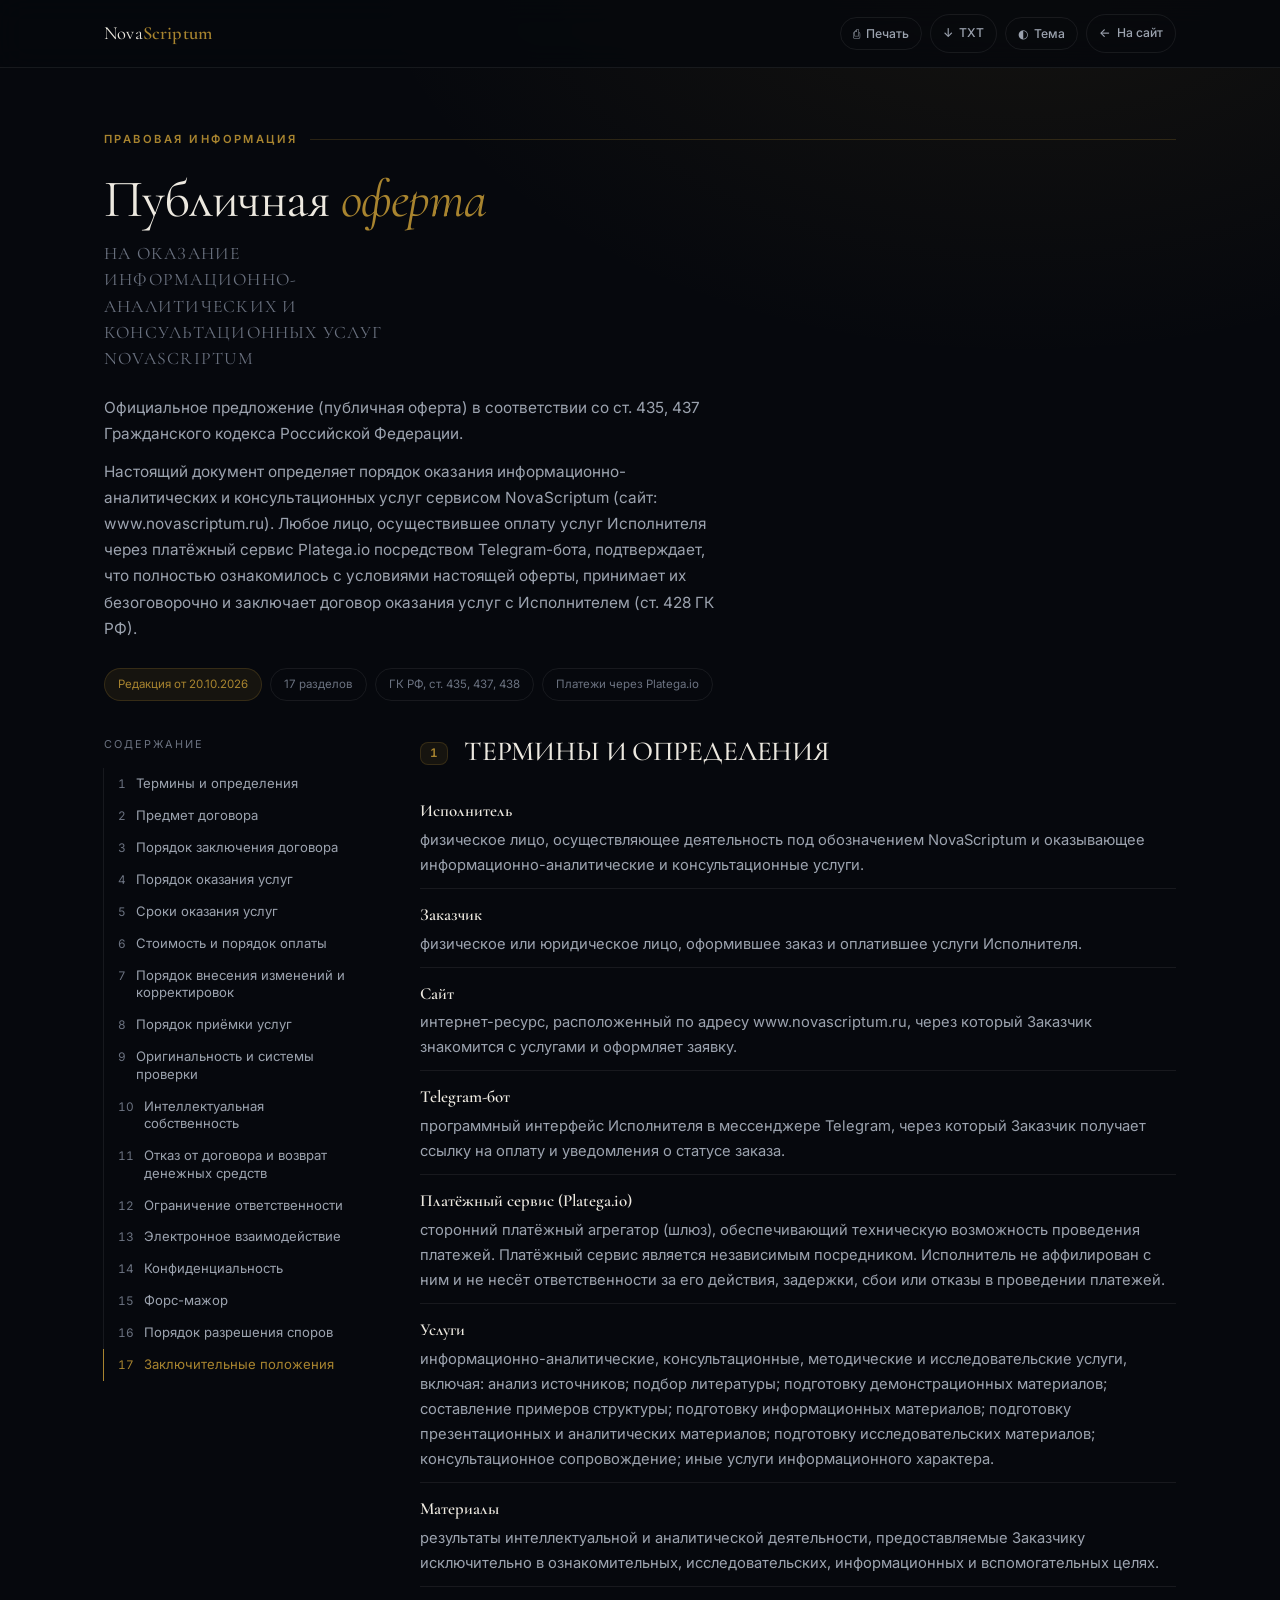
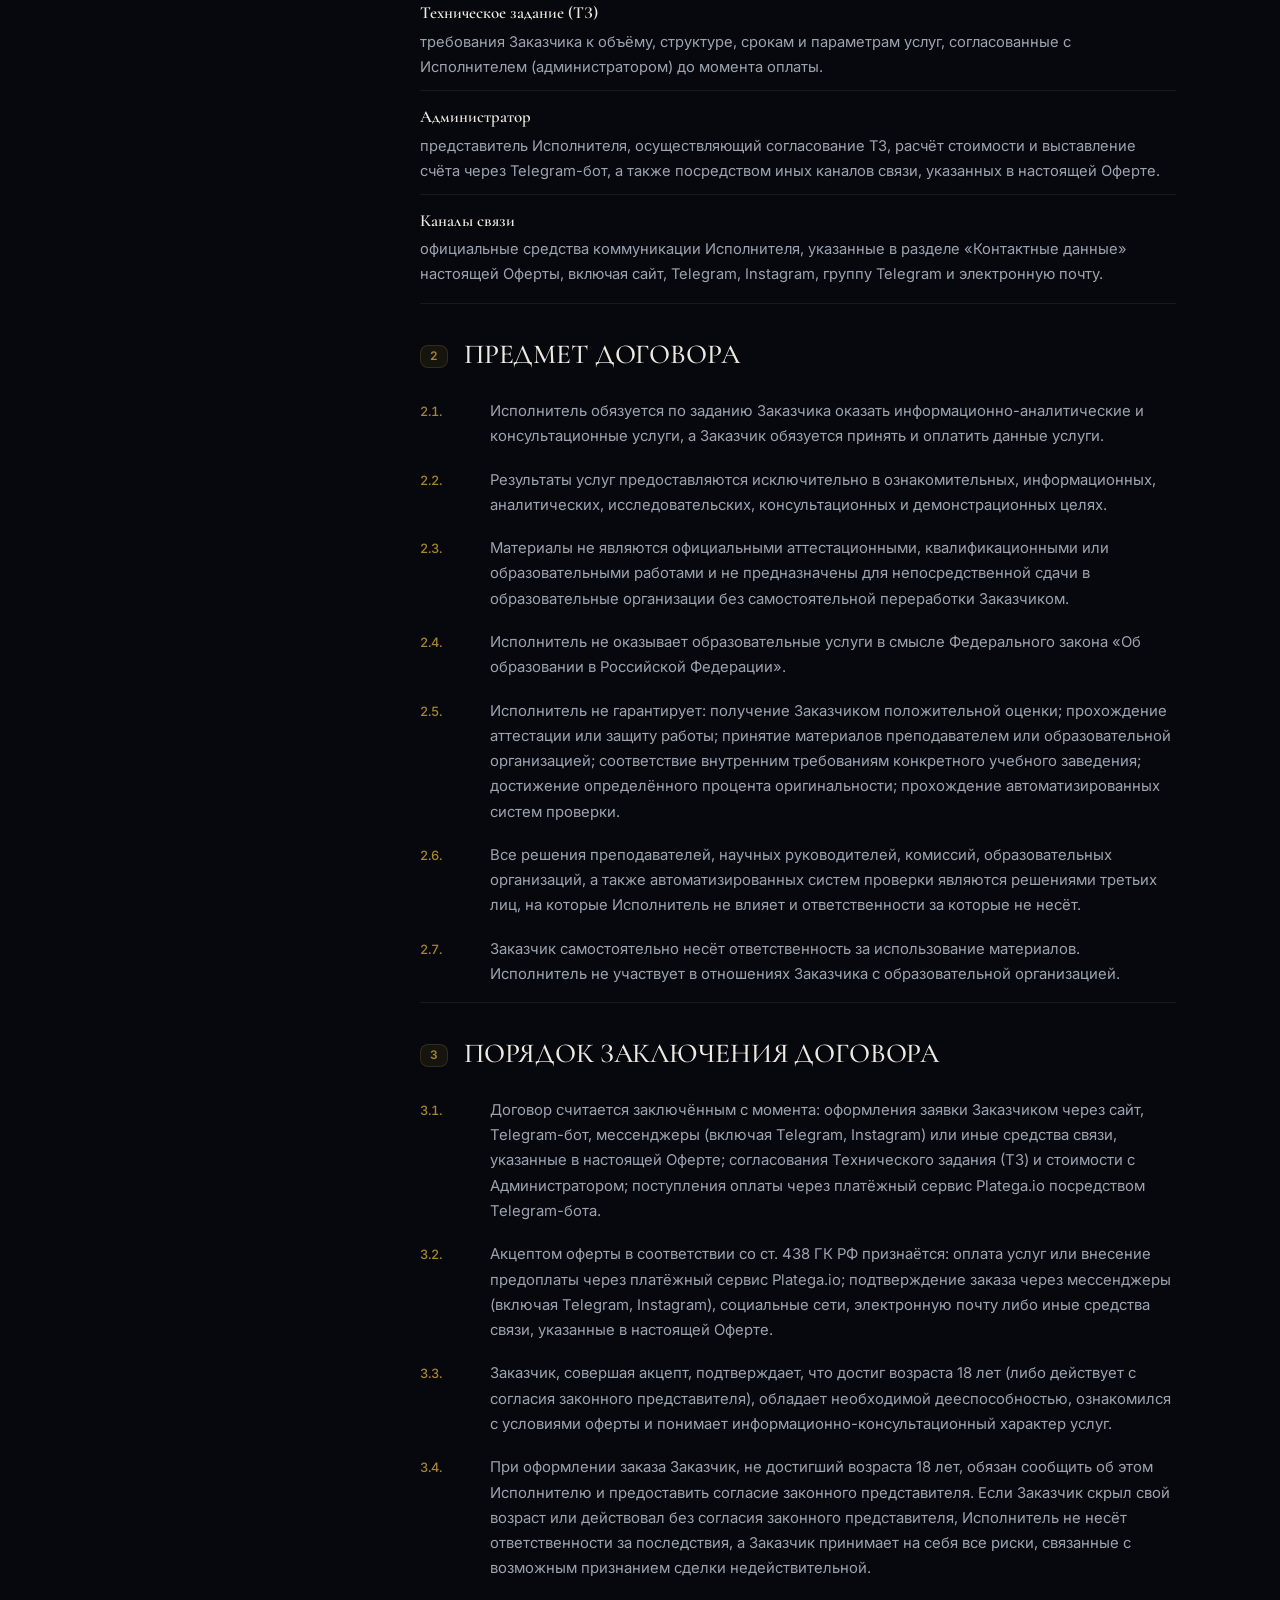
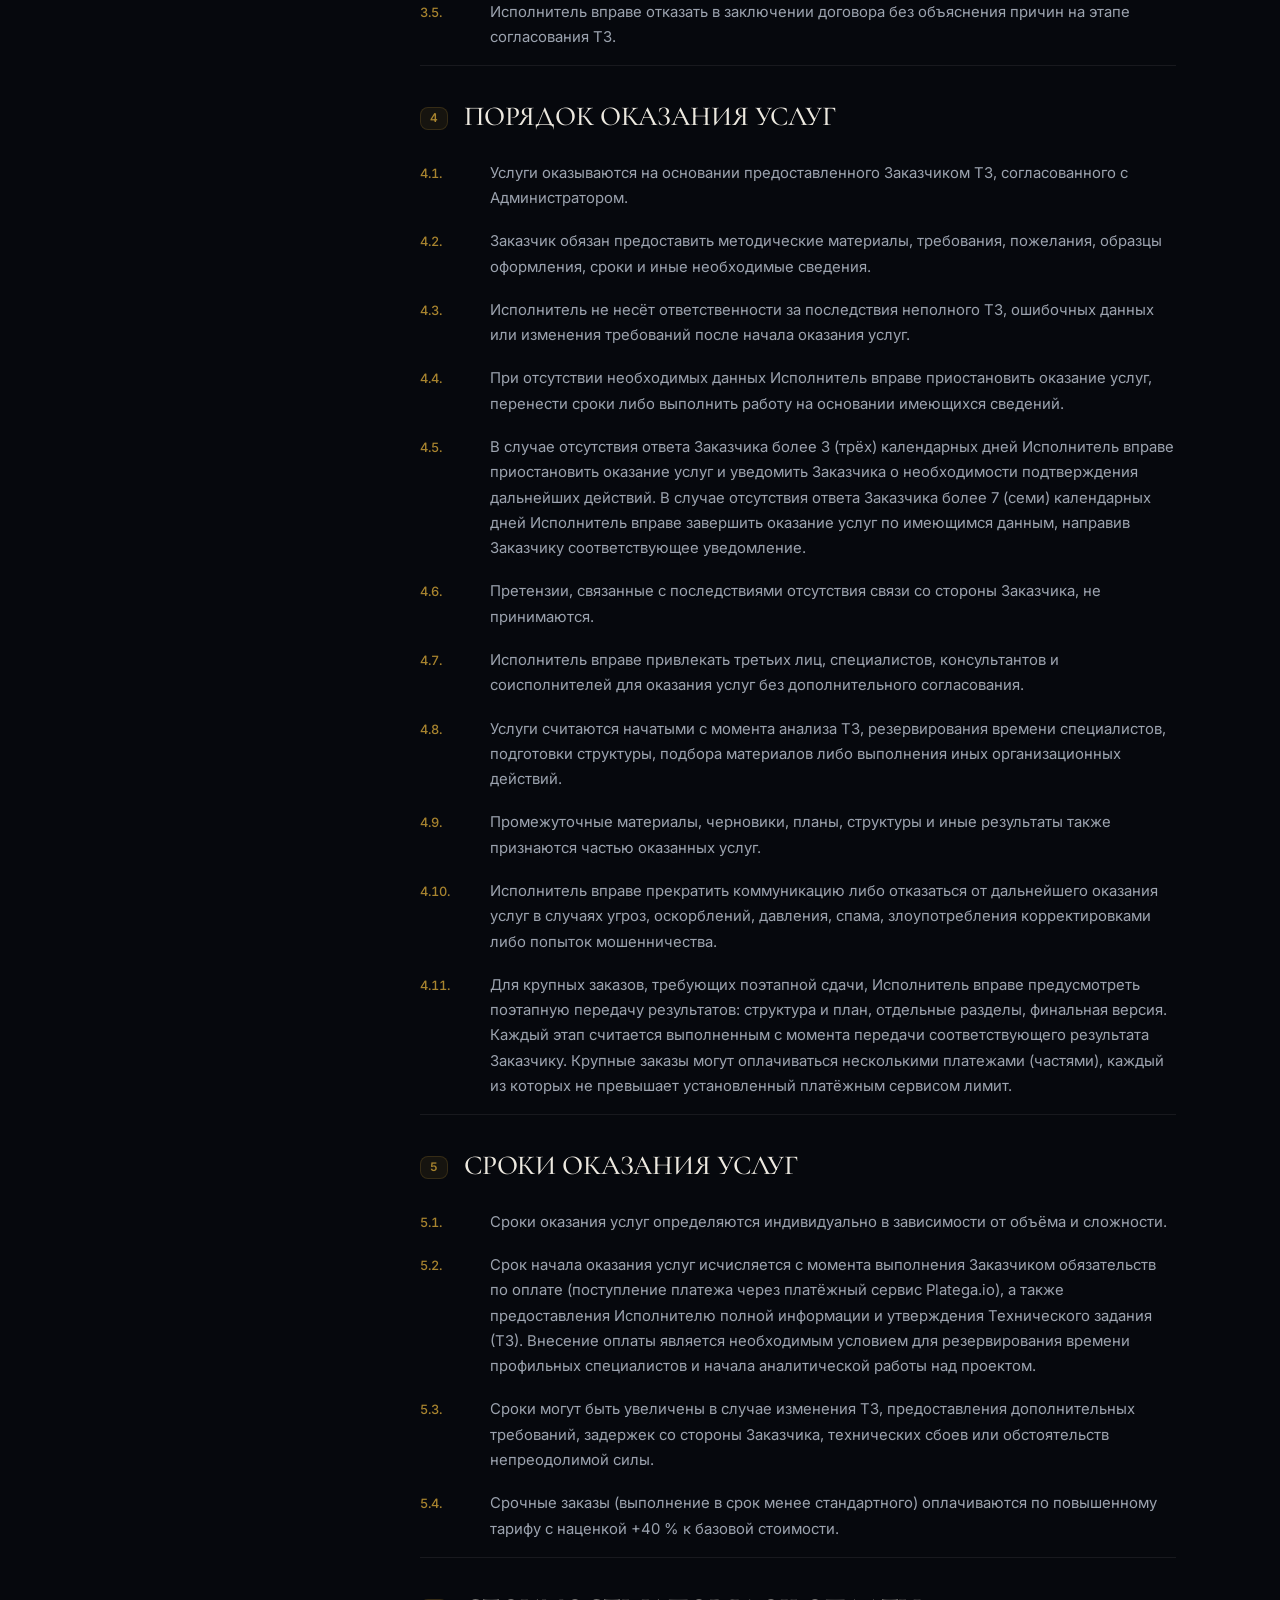
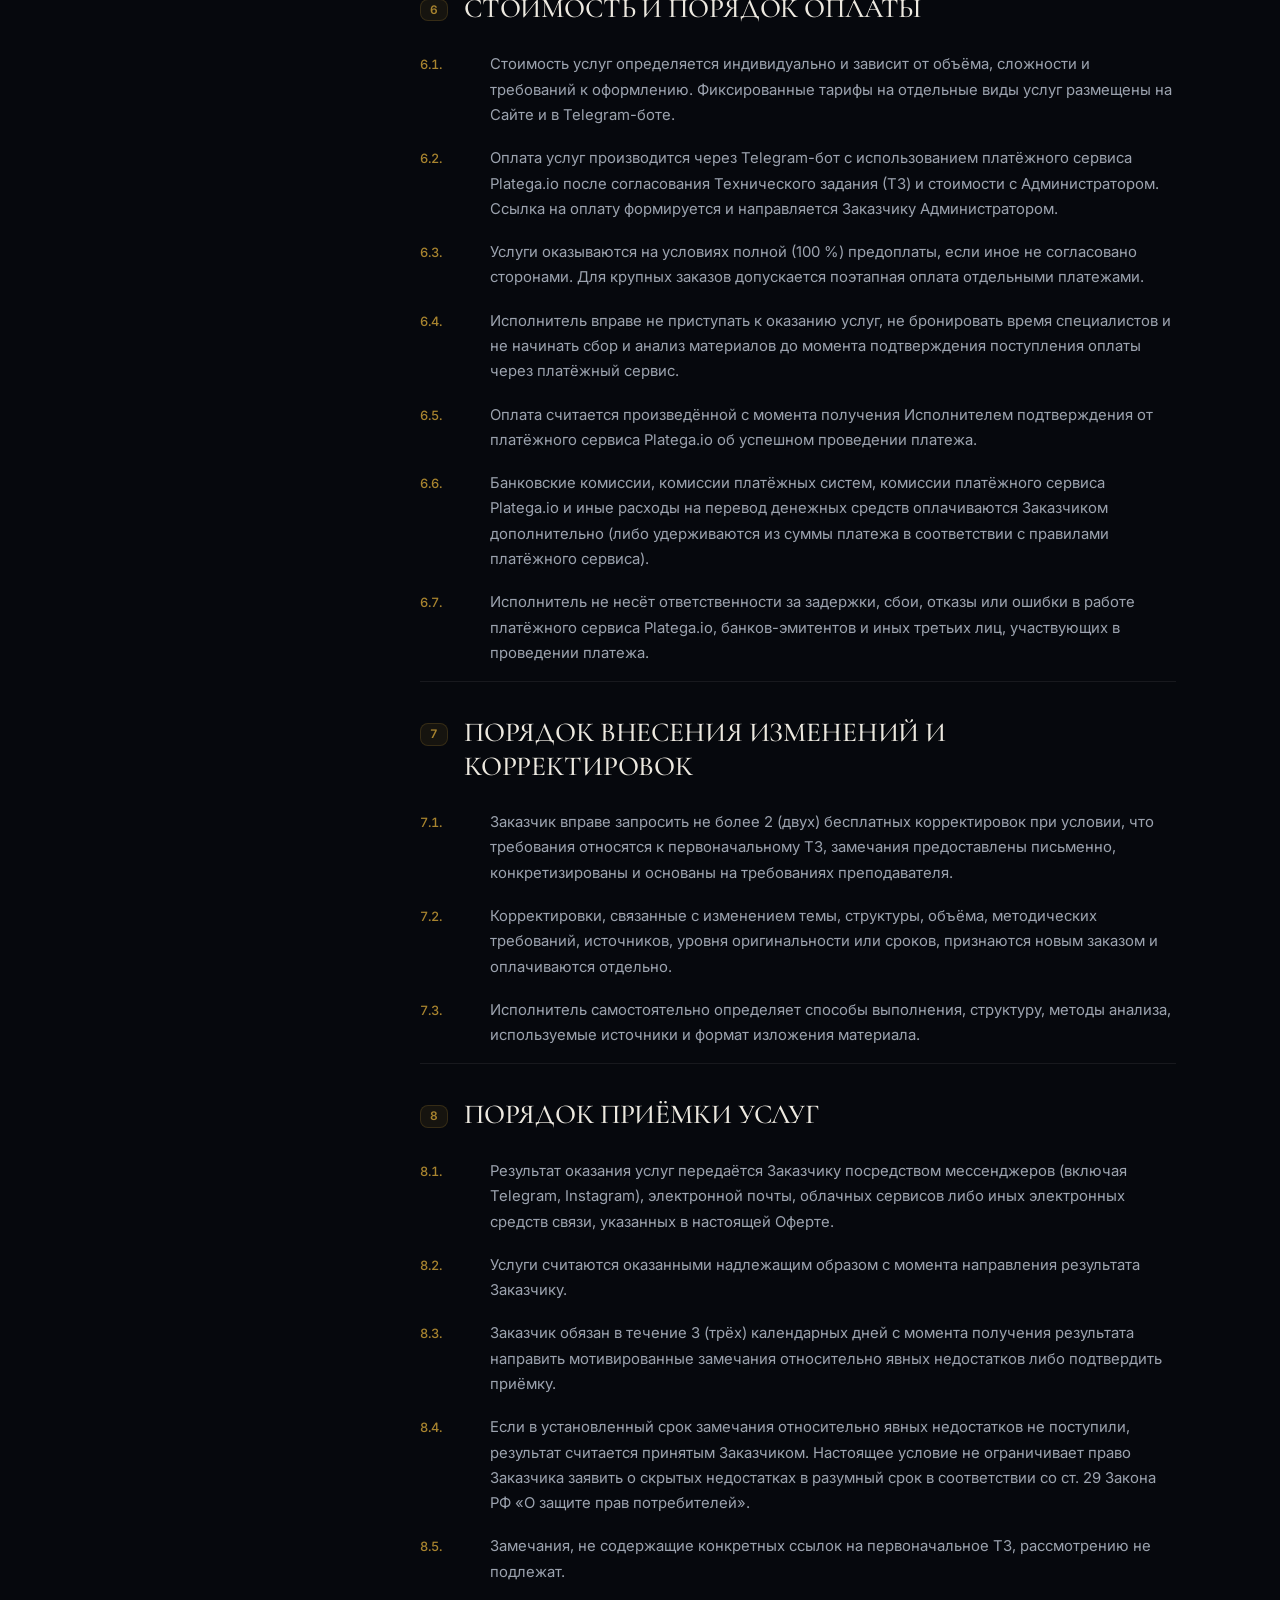
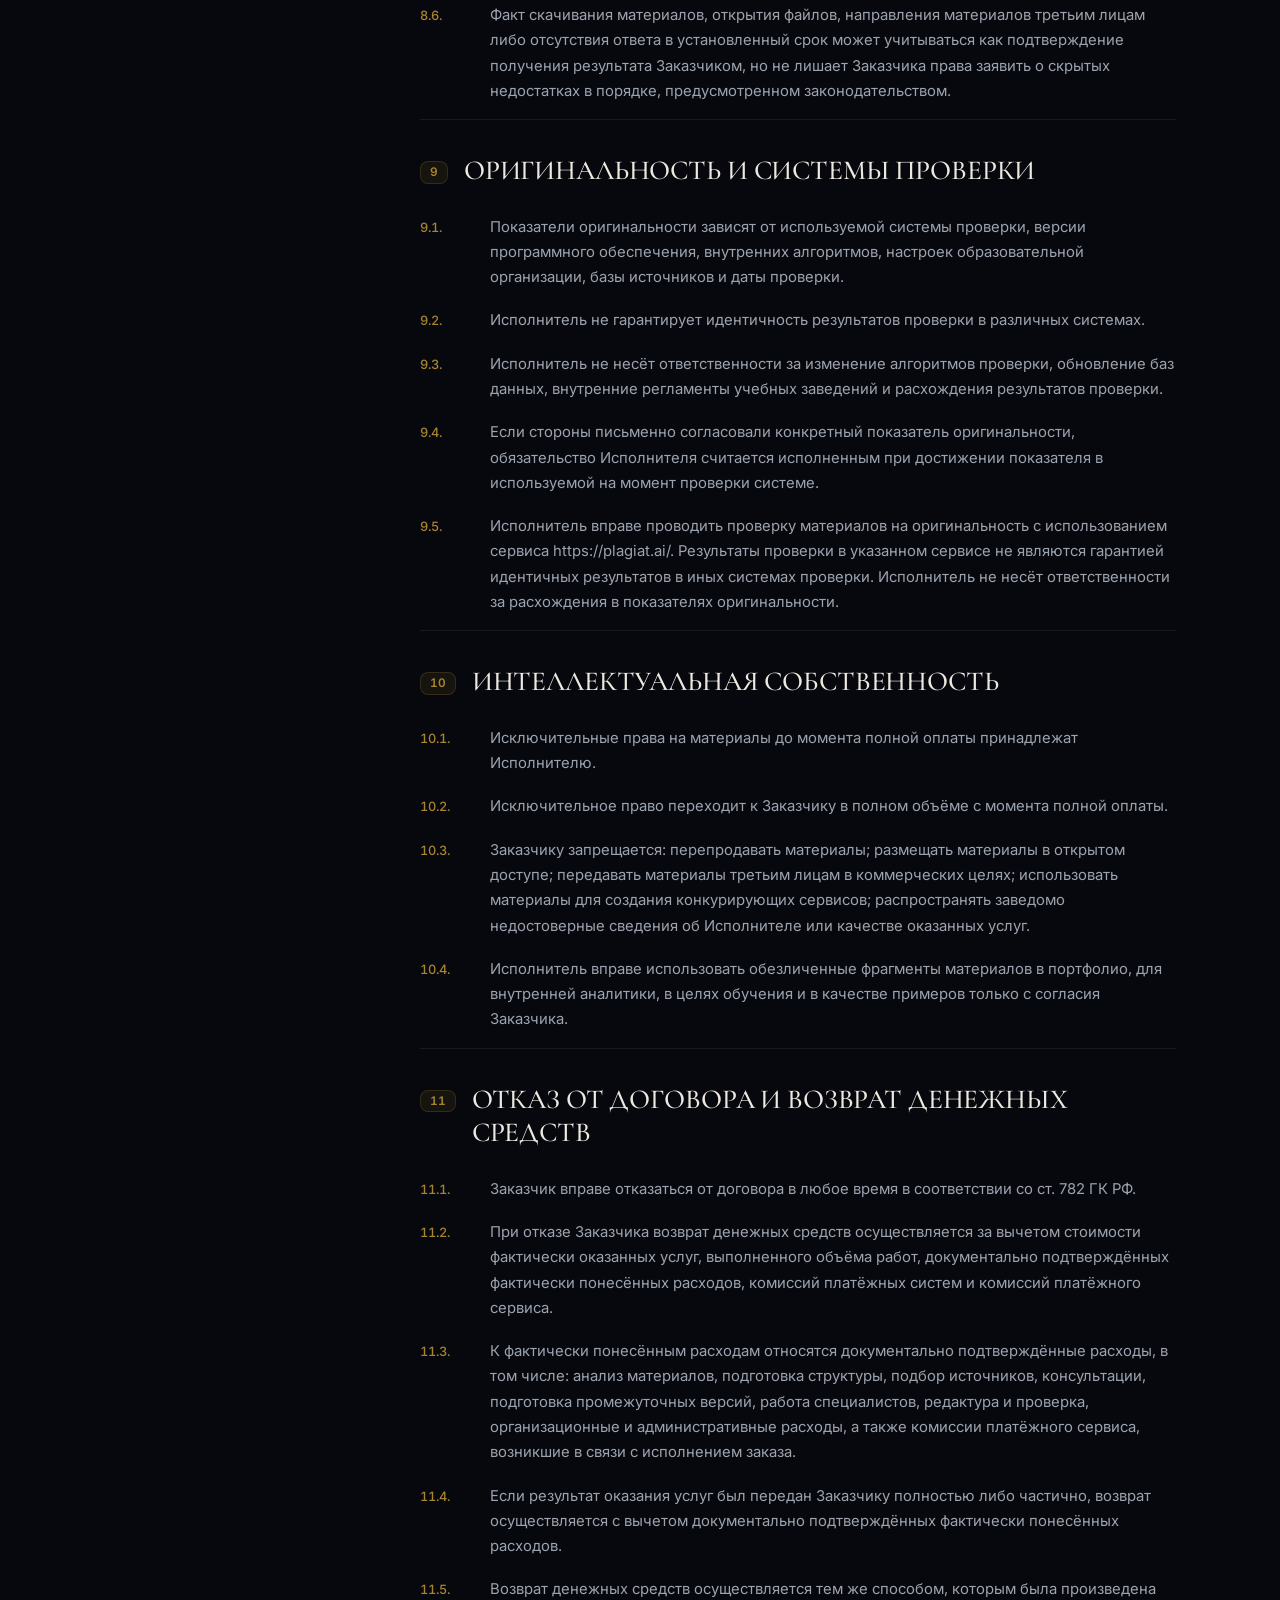
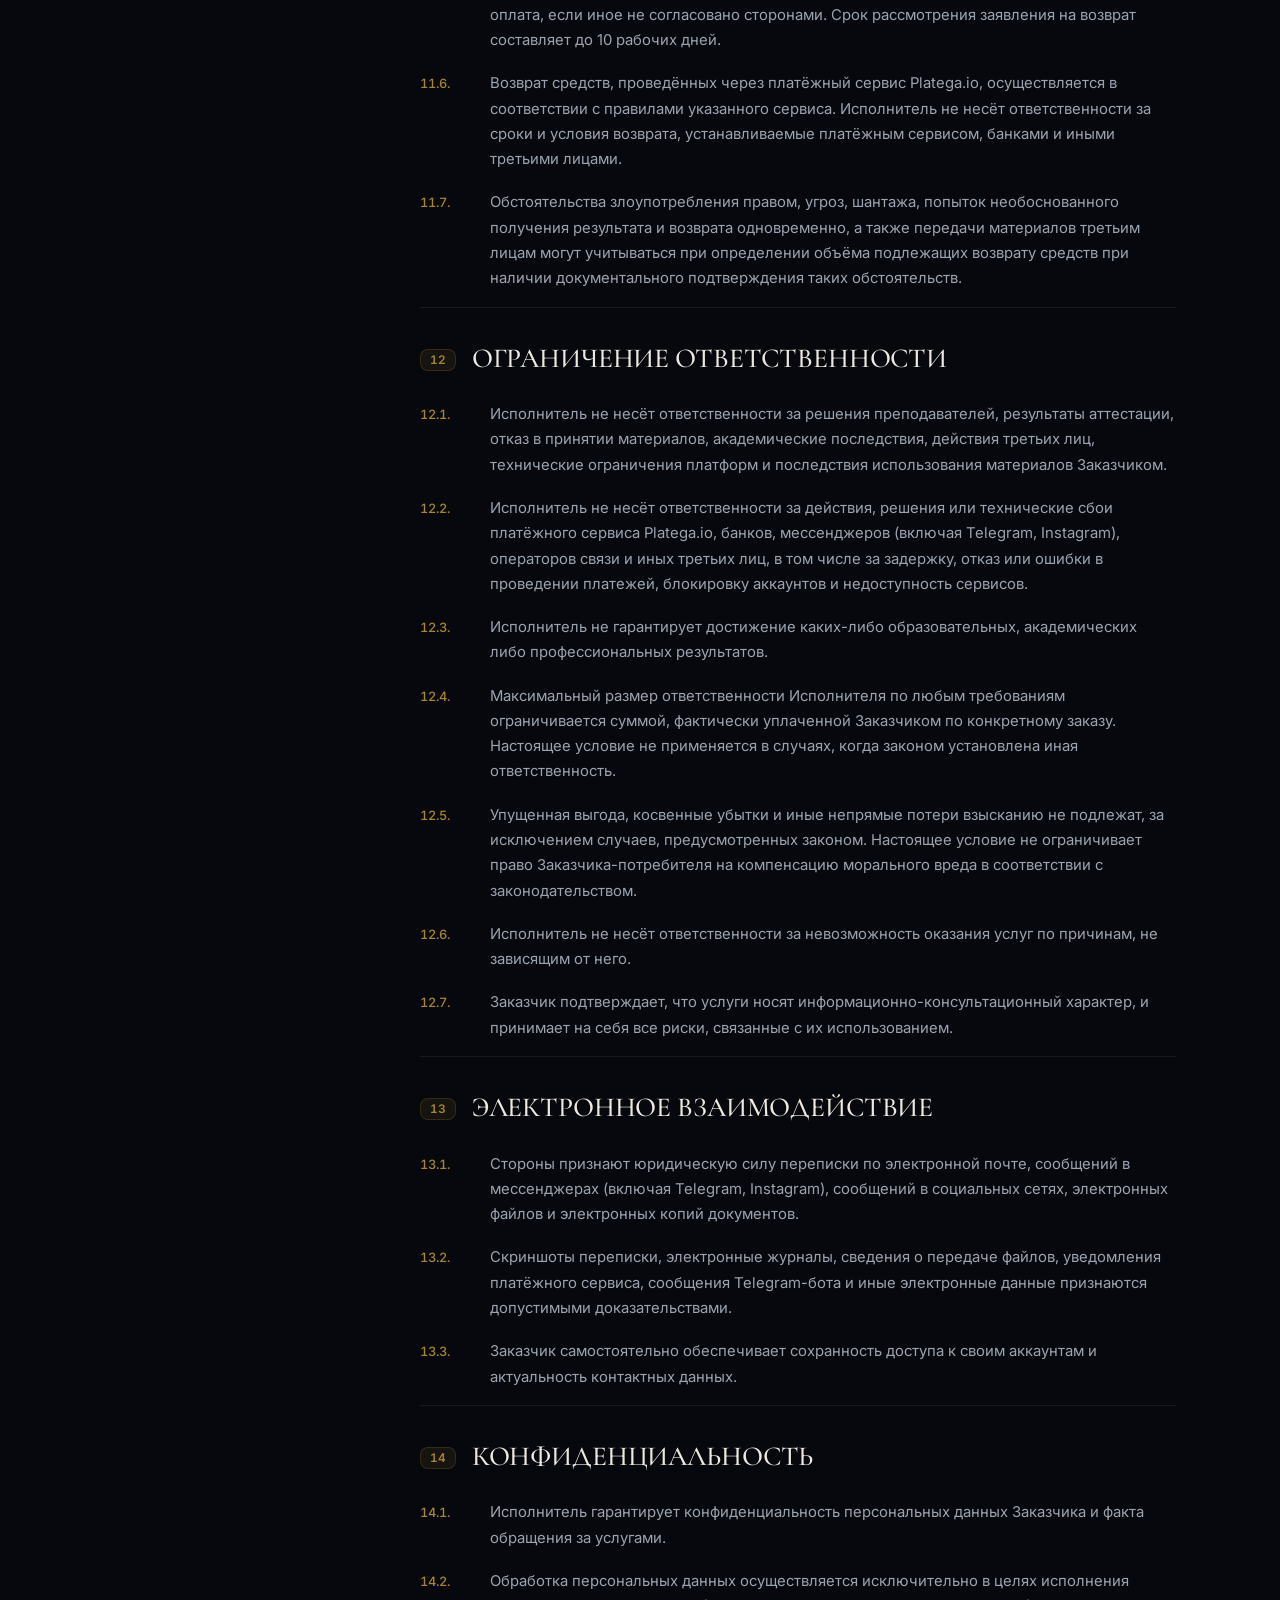
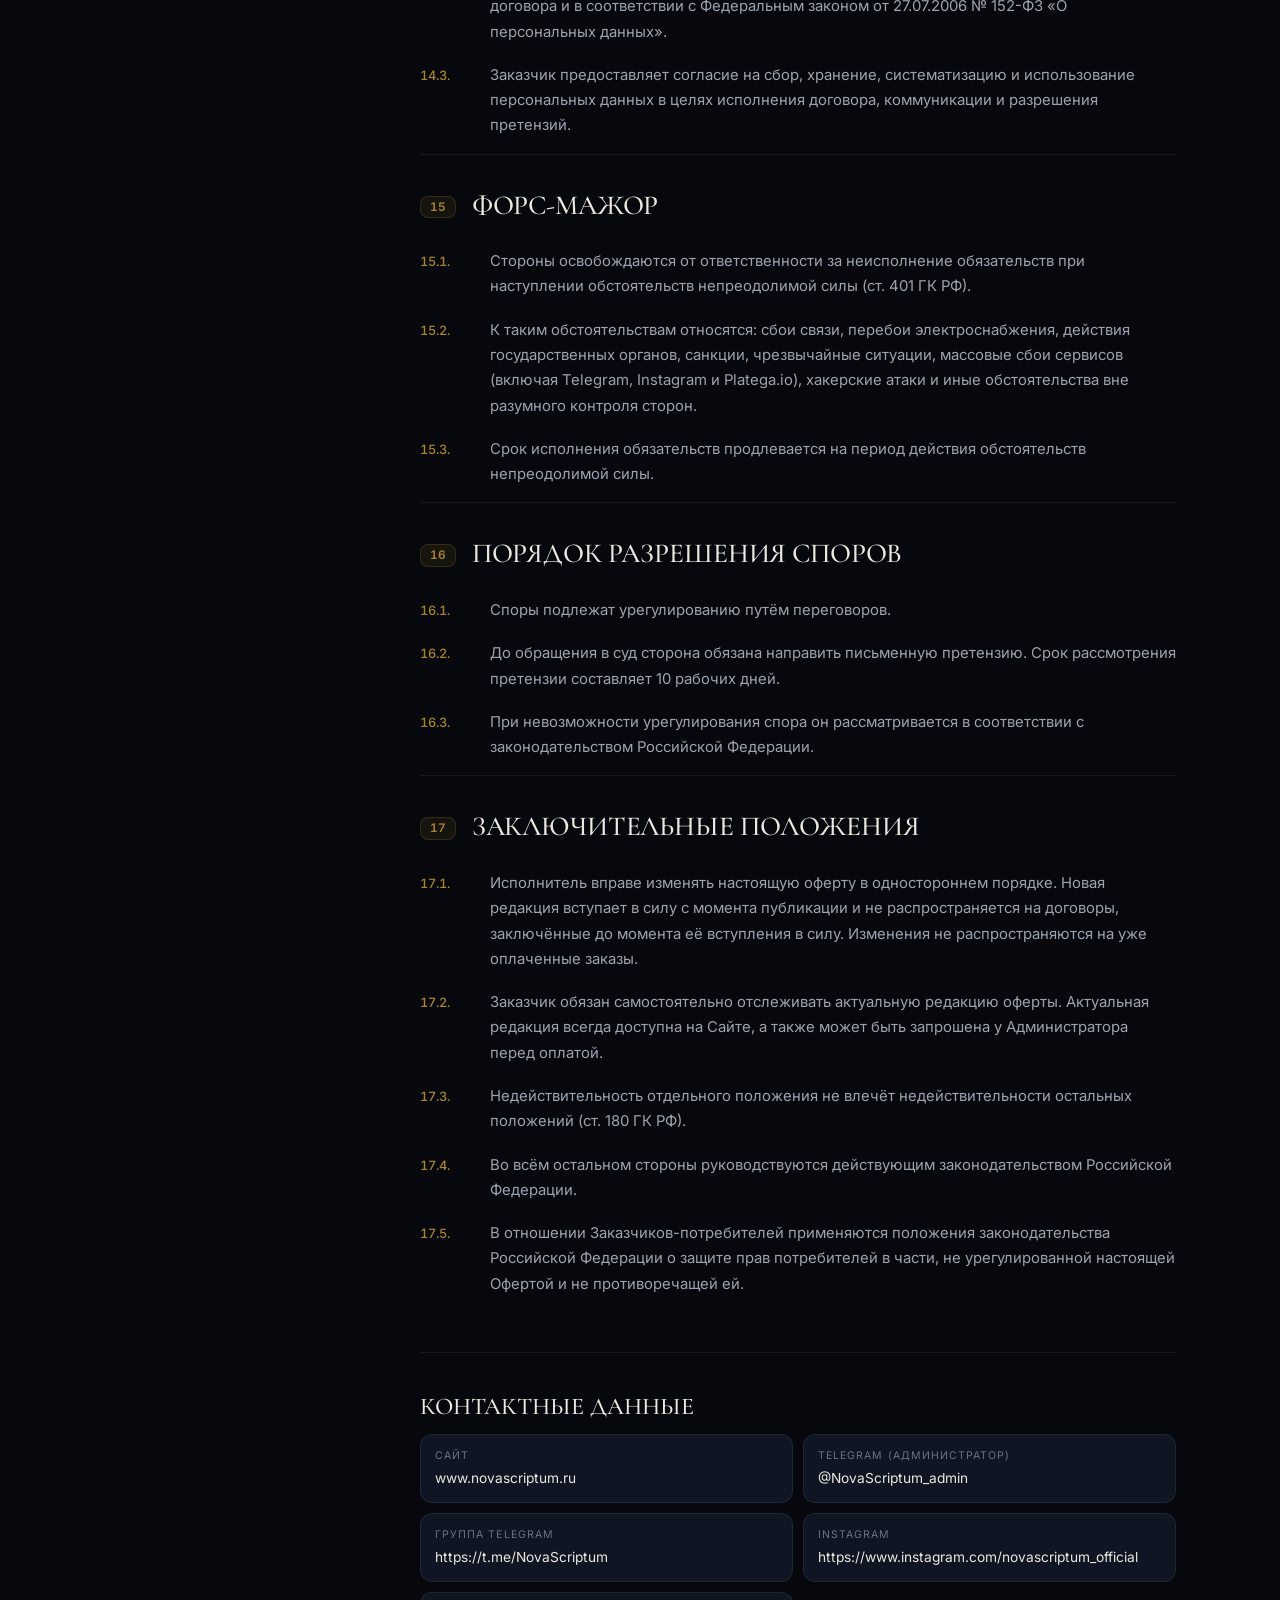
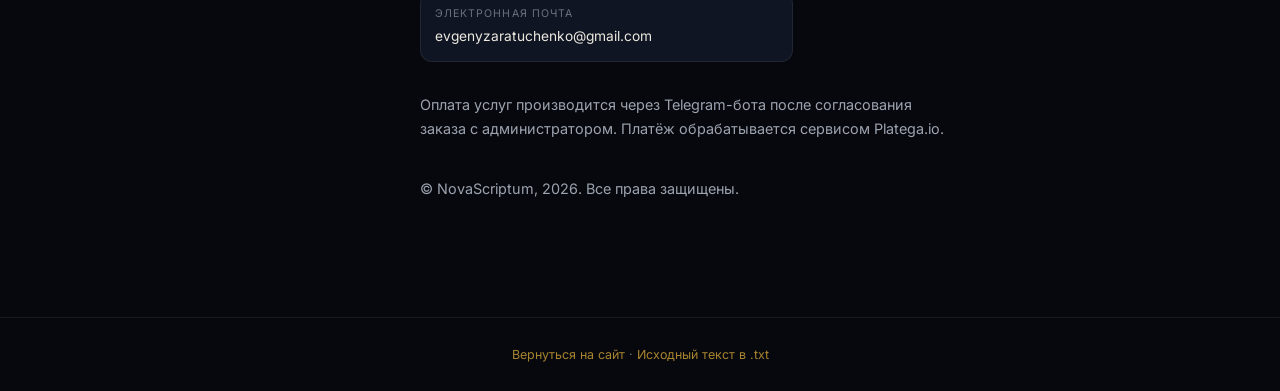
==== commit 6ebfb202: "Обнова" ====
--- a/oferta.html
+++ b/oferta.html
@@ -189,17 +189,30 @@
     .tool { padding: 9px 11px; }
   }
 
+  /* при печати выводится исходный текст .txt, без оформления */
+  .print-src { display: none; }
+
+  @page { margin: 18mm 16mm; }
+
   @media print {
     :root { --bg: #fff; --text: #000; --text-secondary: #222; --text-tertiary: #555;
              --line: #ddd; --accent: #000; --accent-soft: transparent; --accent-border: #999; }
-    body { background: #fff; }
-    .bar, .toc, .foot, .tool, .chips { display: none !important; }
-    .wrap { display: block; max-width: none; padding: 0; }
-    .hero { padding: 0 0 18px; }
-    h1 { font-size: 20pt; }
-    .sec { break-inside: avoid; border-top: 1px solid #ddd; }
-    .sec-h { font-size: 13pt; }
-    .cl, .df, .pp { break-inside: avoid; }
+    body { background: #fff; background-image: none; }
+    .bar, .hero, .toc, .foot, .wrap, .skip, .toast { display: none !important; }
+    .print-src {
+      display: block;
+      margin: 0;
+      padding: 0;
+      border: none;
+      background: none;
+      color: #000;
+      font-family: "Times New Roman", Times, serif;
+      font-size: 11pt;
+      line-height: 1.45;
+      white-space: pre-wrap;
+      overflow-wrap: break-word;
+      hyphens: none;
+    }
     a { text-decoration: none; color: #000; }
   }
 </style>
@@ -258,7 +271,7 @@
     
 <article class="sec" id="s1">
   <h2 class="sec-h"><span class="sec-n">1</span><span>ТЕРМИНЫ И ОПРЕДЕЛЕНИЯ</span></h2>
-  <div class="sec-b"><dl class="defs"><div class="df"><dt>Исполнитель</dt><dd>физическое лицо, осуществляющее деятельность под обозначением NovaScriptum и оказывающее информационно-аналитические и консультационные услуги.</dd></div><div class="df"><dt>Заказчик</dt><dd>физическое или юридическое лицо, оформившее заказ и оплатившее услуги Исполнителя.</dd></div><div class="df"><dt>Сайт</dt><dd>интернет-ресурс, расположенный по адресу www.novascriptum.ru, через который Заказчик знакомится с услугами и оформляет заявку.</dd></div><div class="df"><dt>Telegram-бот</dt><dd>программный интерфейс Исполнителя в мессенджере Telegram, через который Заказчик получает ссылку на оплату и уведомления о статусе заказа.</dd></div><div class="df"><dt>Платёжный сервис (Platega.io)</dt><dd>сторонний платёжный агрегатор (шлюз), обеспечивающий техническую возможность проведения платежей. Платёжный сервис является независимым посредником. Исполнитель не аффилирован с ним и не несёт ответственности за его действия, задержки, сбои или отказы в проведении платежей.</dd></div><div class="df"><dt>Услуги</dt><dd>информационно-аналитические, консультационные, методические и исследовательские услуги, включая: анализ источников; подбор литературы; подготовку демонстрационных материалов; составление примеров структуры; подготовку информационных материалов; подготовку презентационных и аналитических материалов; подготовку исследовательских материалов; консультационное сопровождение; иные услуги информационного характера.</dd></div><div class="df"><dt>Материалы</dt><dd>результаты интеллектуальной и аналитической деятельности, предоставляемые Заказчику исключительно в ознакомительных, исследовательских, информационных и вспомогательных целях.</dd></div><div class="df"><dt>Техническое задание (ТЗ)</dt><dd>требования Заказчика к объёму, структуре, срокам и параметрам услуг, согласованные с Исполнителем (администратором) до момента оплаты.</dd></div><div class="df"><dt>Администратор</dt><dd>представитель Исполнителя, осуществляющий согласование ТЗ, расчёт стоимости и выставление счёта через Telegram-бот, а также посредством иных каналов связи, указанных в настоящей Оферте.</dd></div><div class="df"><dt>Каналы связи</dt><dd>официальные средства коммуникации Исполнителя, указанные в разделе «Контактные данные» настоящей Оферты, включая сайт, Telegram, WhatsApp, ВКонтакте, Instagram, группу Telegram и электронную почту.</dd></div></dl></div>
+  <div class="sec-b"><dl class="defs"><div class="df"><dt>Исполнитель</dt><dd>физическое лицо, осуществляющее деятельность под обозначением NovaScriptum и оказывающее информационно-аналитические и консультационные услуги.</dd></div><div class="df"><dt>Заказчик</dt><dd>физическое или юридическое лицо, оформившее заказ и оплатившее услуги Исполнителя.</dd></div><div class="df"><dt>Сайт</dt><dd>интернет-ресурс, расположенный по адресу www.novascriptum.ru, через который Заказчик знакомится с услугами и оформляет заявку.</dd></div><div class="df"><dt>Telegram-бот</dt><dd>программный интерфейс Исполнителя в мессенджере Telegram, через который Заказчик получает ссылку на оплату и уведомления о статусе заказа.</dd></div><div class="df"><dt>Платёжный сервис (Platega.io)</dt><dd>сторонний платёжный агрегатор (шлюз), обеспечивающий техническую возможность проведения платежей. Платёжный сервис является независимым посредником. Исполнитель не аффилирован с ним и не несёт ответственности за его действия, задержки, сбои или отказы в проведении платежей.</dd></div><div class="df"><dt>Услуги</dt><dd>информационно-аналитические, консультационные, методические и исследовательские услуги, включая: анализ источников; подбор литературы; подготовку демонстрационных материалов; составление примеров структуры; подготовку информационных материалов; подготовку презентационных и аналитических материалов; подготовку исследовательских материалов; консультационное сопровождение; иные услуги информационного характера.</dd></div><div class="df"><dt>Материалы</dt><dd>результаты интеллектуальной и аналитической деятельности, предоставляемые Заказчику исключительно в ознакомительных, исследовательских, информационных и вспомогательных целях.</dd></div><div class="df"><dt>Техническое задание (ТЗ)</dt><dd>требования Заказчика к объёму, структуре, срокам и параметрам услуг, согласованные с Исполнителем (администратором) до момента оплаты.</dd></div><div class="df"><dt>Администратор</dt><dd>представитель Исполнителя, осуществляющий согласование ТЗ, расчёт стоимости и выставление счёта через Telegram-бот, а также посредством иных каналов связи, указанных в настоящей Оферте.</dd></div><div class="df"><dt>Каналы связи</dt><dd>официальные средства коммуникации Исполнителя, указанные в разделе «Контактные данные» настоящей Оферты, включая сайт, Telegram, Instagram, группу Telegram и электронную почту.</dd></div></dl></div>
 </article>
 <article class="sec" id="s2">
   <h2 class="sec-h"><span class="sec-n">2</span><span>ПРЕДМЕТ ДОГОВОРА</span></h2>
@@ -266,7 +279,7 @@
 </article>
 <article class="sec" id="s3">
   <h2 class="sec-h"><span class="sec-n">3</span><span>ПОРЯДОК ЗАКЛЮЧЕНИЯ ДОГОВОРА</span></h2>
-  <div class="sec-b"><div class="cl"><span class="cl-n">3.1.</span><p class="cl-t">Договор считается заключённым с момента: оформления заявки Заказчиком через сайт, Telegram-бот, мессенджеры (включая Telegram, WhatsApp, ВКонтакте, Instagram) или иные средства связи, указанные в настоящей Оферте; согласования Технического задания (ТЗ) и стоимости с Администратором; поступления оплаты через платёжный сервис Platega.io посредством Telegram-бота.</p></div><div class="cl"><span class="cl-n">3.2.</span><p class="cl-t">Акцептом оферты в соответствии со ст. 438 ГК РФ признаётся: оплата услуг или внесение предоплаты через платёжный сервис Platega.io; подтверждение заказа через мессенджеры (включая Telegram, WhatsApp, ВКонтакте, Instagram), социальные сети, электронную почту либо иные средства связи, указанные в настоящей Оферте.</p></div><div class="cl"><span class="cl-n">3.3.</span><p class="cl-t">Заказчик, совершая акцепт, подтверждает, что достиг возраста 18 лет (либо действует с согласия законного представителя), обладает необходимой дееспособностью, ознакомился с условиями оферты и понимает информационно-консультационный характер услуг.</p></div><div class="cl"><span class="cl-n">3.4.</span><p class="cl-t">При оформлении заказа Заказчик, не достигший возраста 18 лет, обязан сообщить об этом Исполнителю и предоставить согласие законного представителя. Если Заказчик скрыл свой возраст или действовал без согласия законного представителя, Исполнитель не несёт ответственности за последствия, а Заказчик принимает на себя все риски, связанные с возможным признанием сделки недействительной.</p></div><div class="cl"><span class="cl-n">3.5.</span><p class="cl-t">Исполнитель вправе отказать в заключении договора без объяснения причин на этапе согласования ТЗ.</p></div></div>
+  <div class="sec-b"><div class="cl"><span class="cl-n">3.1.</span><p class="cl-t">Договор считается заключённым с момента: оформления заявки Заказчиком через сайт, Telegram-бот, мессенджеры (включая Telegram, Instagram) или иные средства связи, указанные в настоящей Оферте; согласования Технического задания (ТЗ) и стоимости с Администратором; поступления оплаты через платёжный сервис Platega.io посредством Telegram-бота.</p></div><div class="cl"><span class="cl-n">3.2.</span><p class="cl-t">Акцептом оферты в соответствии со ст. 438 ГК РФ признаётся: оплата услуг или внесение предоплаты через платёжный сервис Platega.io; подтверждение заказа через мессенджеры (включая Telegram, Instagram), социальные сети, электронную почту либо иные средства связи, указанные в настоящей Оферте.</p></div><div class="cl"><span class="cl-n">3.3.</span><p class="cl-t">Заказчик, совершая акцепт, подтверждает, что достиг возраста 18 лет (либо действует с согласия законного представителя), обладает необходимой дееспособностью, ознакомился с условиями оферты и понимает информационно-консультационный характер услуг.</p></div><div class="cl"><span class="cl-n">3.4.</span><p class="cl-t">При оформлении заказа Заказчик, не достигший возраста 18 лет, обязан сообщить об этом Исполнителю и предоставить согласие законного представителя. Если Заказчик скрыл свой возраст или действовал без согласия законного представителя, Исполнитель не несёт ответственности за последствия, а Заказчик принимает на себя все риски, связанные с возможным признанием сделки недействительной.</p></div><div class="cl"><span class="cl-n">3.5.</span><p class="cl-t">Исполнитель вправе отказать в заключении договора без объяснения причин на этапе согласования ТЗ.</p></div></div>
 </article>
 <article class="sec" id="s4">
   <h2 class="sec-h"><span class="sec-n">4</span><span>ПОРЯДОК ОКАЗАНИЯ УСЛУГ</span></h2>
@@ -286,7 +299,7 @@
 </article>
 <article class="sec" id="s8">
   <h2 class="sec-h"><span class="sec-n">8</span><span>ПОРЯДОК ПРИЁМКИ УСЛУГ</span></h2>
-  <div class="sec-b"><div class="cl"><span class="cl-n">8.1.</span><p class="cl-t">Результат оказания услуг передаётся Заказчику посредством мессенджеров (включая Telegram, WhatsApp, ВКонтакте, Instagram), электронной почты, облачных сервисов либо иных электронных средств связи, указанных в настоящей Оферте.</p></div><div class="cl"><span class="cl-n">8.2.</span><p class="cl-t">Услуги считаются оказанными надлежащим образом с момента направления результата Заказчику.</p></div><div class="cl"><span class="cl-n">8.3.</span><p class="cl-t">Заказчик обязан в течение 3 (трёх) календарных дней с момента получения результата направить мотивированные замечания относительно явных недостатков либо подтвердить приёмку.</p></div><div class="cl"><span class="cl-n">8.4.</span><p class="cl-t">Если в установленный срок замечания относительно явных недостатков не поступили, результат считается принятым Заказчиком. Настоящее условие не ограничивает право Заказчика заявить о скрытых недостатках в разумный срок в соответствии со ст. 29 Закона РФ «О защите прав потребителей».</p></div><div class="cl"><span class="cl-n">8.5.</span><p class="cl-t">Замечания, не содержащие конкретных ссылок на первоначальное ТЗ, рассмотрению не подлежат.</p></div><div class="cl"><span class="cl-n">8.6.</span><p class="cl-t">Факт скачивания материалов, открытия файлов, направления материалов третьим лицам либо отсутствия ответа в установленный срок может учитываться как подтверждение получения результата Заказчиком, но не лишает Заказчика права заявить о скрытых недостатках в порядке, предусмотренном законодательством.</p></div></div>
+  <div class="sec-b"><div class="cl"><span class="cl-n">8.1.</span><p class="cl-t">Результат оказания услуг передаётся Заказчику посредством мессенджеров (включая Telegram, Instagram), электронной почты, облачных сервисов либо иных электронных средств связи, указанных в настоящей Оферте.</p></div><div class="cl"><span class="cl-n">8.2.</span><p class="cl-t">Услуги считаются оказанными надлежащим образом с момента направления результата Заказчику.</p></div><div class="cl"><span class="cl-n">8.3.</span><p class="cl-t">Заказчик обязан в течение 3 (трёх) календарных дней с момента получения результата направить мотивированные замечания относительно явных недостатков либо подтвердить приёмку.</p></div><div class="cl"><span class="cl-n">8.4.</span><p class="cl-t">Если в установленный срок замечания относительно явных недостатков не поступили, результат считается принятым Заказчиком. Настоящее условие не ограничивает право Заказчика заявить о скрытых недостатках в разумный срок в соответствии со ст. 29 Закона РФ «О защите прав потребителей».</p></div><div class="cl"><span class="cl-n">8.5.</span><p class="cl-t">Замечания, не содержащие конкретных ссылок на первоначальное ТЗ, рассмотрению не подлежат.</p></div><div class="cl"><span class="cl-n">8.6.</span><p class="cl-t">Факт скачивания материалов, открытия файлов, направления материалов третьим лицам либо отсутствия ответа в установленный срок может учитываться как подтверждение получения результата Заказчиком, но не лишает Заказчика права заявить о скрытых недостатках в порядке, предусмотренном законодательством.</p></div></div>
 </article>
 <article class="sec" id="s9">
   <h2 class="sec-h"><span class="sec-n">9</span><span>ОРИГИНАЛЬНОСТЬ И СИСТЕМЫ ПРОВЕРКИ</span></h2>
@@ -302,11 +315,11 @@
 </article>
 <article class="sec" id="s12">
   <h2 class="sec-h"><span class="sec-n">12</span><span>ОГРАНИЧЕНИЕ ОТВЕТСТВЕННОСТИ</span></h2>
-  <div class="sec-b"><div class="cl"><span class="cl-n">12.1.</span><p class="cl-t">Исполнитель не несёт ответственности за решения преподавателей, результаты аттестации, отказ в принятии материалов, академические последствия, действия третьих лиц, технические ограничения платформ и последствия использования материалов Заказчиком.</p></div><div class="cl"><span class="cl-n">12.2.</span><p class="cl-t">Исполнитель не несёт ответственности за действия, решения или технические сбои платёжного сервиса Platega.io, банков, мессенджеров (включая Telegram, WhatsApp, ВКонтакте, Instagram), операторов связи и иных третьих лиц, в том числе за задержку, отказ или ошибки в проведении платежей, блокировку аккаунтов и недоступность сервисов.</p></div><div class="cl"><span class="cl-n">12.3.</span><p class="cl-t">Исполнитель не гарантирует достижение каких-либо образовательных, академических либо профессиональных результатов.</p></div><div class="cl"><span class="cl-n">12.4.</span><p class="cl-t">Максимальный размер ответственности Исполнителя по любым требованиям ограничивается суммой, фактически уплаченной Заказчиком по конкретному заказу. Настоящее условие не применяется в случаях, когда законом установлена иная ответственность.</p></div><div class="cl"><span class="cl-n">12.5.</span><p class="cl-t">Упущенная выгода, косвенные убытки и иные непрямые потери взысканию не подлежат, за исключением случаев, предусмотренных законом. Настоящее условие не ограничивает право Заказчика-потребителя на компенсацию морального вреда в соответствии с законодательством.</p></div><div class="cl"><span class="cl-n">12.6.</span><p class="cl-t">Исполнитель не несёт ответственности за невозможность оказания услуг по причинам, не зависящим от него.</p></div><div class="cl"><span class="cl-n">12.7.</span><p class="cl-t">Заказчик подтверждает, что услуги носят информационно-консультационный характер, и принимает на себя все риски, связанные с их использованием.</p></div></div>
+  <div class="sec-b"><div class="cl"><span class="cl-n">12.1.</span><p class="cl-t">Исполнитель не несёт ответственности за решения преподавателей, результаты аттестации, отказ в принятии материалов, академические последствия, действия третьих лиц, технические ограничения платформ и последствия использования материалов Заказчиком.</p></div><div class="cl"><span class="cl-n">12.2.</span><p class="cl-t">Исполнитель не несёт ответственности за действия, решения или технические сбои платёжного сервиса Platega.io, банков, мессенджеров (включая Telegram, Instagram), операторов связи и иных третьих лиц, в том числе за задержку, отказ или ошибки в проведении платежей, блокировку аккаунтов и недоступность сервисов.</p></div><div class="cl"><span class="cl-n">12.3.</span><p class="cl-t">Исполнитель не гарантирует достижение каких-либо образовательных, академических либо профессиональных результатов.</p></div><div class="cl"><span class="cl-n">12.4.</span><p class="cl-t">Максимальный размер ответственности Исполнителя по любым требованиям ограничивается суммой, фактически уплаченной Заказчиком по конкретному заказу. Настоящее условие не применяется в случаях, когда законом установлена иная ответственность.</p></div><div class="cl"><span class="cl-n">12.5.</span><p class="cl-t">Упущенная выгода, косвенные убытки и иные непрямые потери взысканию не подлежат, за исключением случаев, предусмотренных законом. Настоящее условие не ограничивает право Заказчика-потребителя на компенсацию морального вреда в соответствии с законодательством.</p></div><div class="cl"><span class="cl-n">12.6.</span><p class="cl-t">Исполнитель не несёт ответственности за невозможность оказания услуг по причинам, не зависящим от него.</p></div><div class="cl"><span class="cl-n">12.7.</span><p class="cl-t">Заказчик подтверждает, что услуги носят информационно-консультационный характер, и принимает на себя все риски, связанные с их использованием.</p></div></div>
 </article>
 <article class="sec" id="s13">
   <h2 class="sec-h"><span class="sec-n">13</span><span>ЭЛЕКТРОННОЕ ВЗАИМОДЕЙСТВИЕ</span></h2>
-  <div class="sec-b"><div class="cl"><span class="cl-n">13.1.</span><p class="cl-t">Стороны признают юридическую силу переписки по электронной почте, сообщений в мессенджерах (включая Telegram, WhatsApp, ВКонтакте, Instagram), сообщений в социальных сетях, электронных файлов и электронных копий документов.</p></div><div class="cl"><span class="cl-n">13.2.</span><p class="cl-t">Скриншоты переписки, электронные журналы, сведения о передаче файлов, уведомления платёжного сервиса, сообщения Telegram-бота и иные электронные данные признаются допустимыми доказательствами.</p></div><div class="cl"><span class="cl-n">13.3.</span><p class="cl-t">Заказчик самостоятельно обеспечивает сохранность доступа к своим аккаунтам и актуальность контактных данных.</p></div></div>
+  <div class="sec-b"><div class="cl"><span class="cl-n">13.1.</span><p class="cl-t">Стороны признают юридическую силу переписки по электронной почте, сообщений в мессенджерах (включая Telegram, Instagram), сообщений в социальных сетях, электронных файлов и электронных копий документов.</p></div><div class="cl"><span class="cl-n">13.2.</span><p class="cl-t">Скриншоты переписки, электронные журналы, сведения о передаче файлов, уведомления платёжного сервиса, сообщения Telegram-бота и иные электронные данные признаются допустимыми доказательствами.</p></div><div class="cl"><span class="cl-n">13.3.</span><p class="cl-t">Заказчик самостоятельно обеспечивает сохранность доступа к своим аккаунтам и актуальность контактных данных.</p></div></div>
 </article>
 <article class="sec" id="s14">
   <h2 class="sec-h"><span class="sec-n">14</span><span>КОНФИДЕНЦИАЛЬНОСТЬ</span></h2>
@@ -314,7 +327,7 @@
 </article>
 <article class="sec" id="s15">
   <h2 class="sec-h"><span class="sec-n">15</span><span>ФОРС-МАЖОР</span></h2>
-  <div class="sec-b"><div class="cl"><span class="cl-n">15.1.</span><p class="cl-t">Стороны освобождаются от ответственности за неисполнение обязательств при наступлении обстоятельств непреодолимой силы (ст. 401 ГК РФ).</p></div><div class="cl"><span class="cl-n">15.2.</span><p class="cl-t">К таким обстоятельствам относятся: сбои связи, перебои электроснабжения, действия государственных органов, санкции, чрезвычайные ситуации, массовые сбои сервисов (включая Telegram, WhatsApp, ВКонтакте, Instagram и Platega.io), хакерские атаки и иные обстоятельства вне разумного контроля сторон.</p></div><div class="cl"><span class="cl-n">15.3.</span><p class="cl-t">Срок исполнения обязательств продлевается на период действия обстоятельств непреодолимой силы.</p></div></div>
+  <div class="sec-b"><div class="cl"><span class="cl-n">15.1.</span><p class="cl-t">Стороны освобождаются от ответственности за неисполнение обязательств при наступлении обстоятельств непреодолимой силы (ст. 401 ГК РФ).</p></div><div class="cl"><span class="cl-n">15.2.</span><p class="cl-t">К таким обстоятельствам относятся: сбои связи, перебои электроснабжения, действия государственных органов, санкции, чрезвычайные ситуации, массовые сбои сервисов (включая Telegram, Instagram и Platega.io), хакерские атаки и иные обстоятельства вне разумного контроля сторон.</p></div><div class="cl"><span class="cl-n">15.3.</span><p class="cl-t">Срок исполнения обязательств продлевается на период действия обстоятельств непреодолимой силы.</p></div></div>
 </article>
 <article class="sec" id="s16">
   <h2 class="sec-h"><span class="sec-n">16</span><span>ПОРЯДОК РАЗРЕШЕНИЯ СПОРОВ</span></h2>
@@ -329,11 +342,9 @@
       <h2>КОНТАКТНЫЕ ДАННЫЕ</h2>
       <div class="ct-grid">
         <a class="ct" href="https://www.novascriptum.ru" target="_blank" rel="noopener"><span class="ct-k">Сайт</span><span class="ct-v">www.novascriptum.ru</span></a>
-<a class="ct" href="https://wa.me/79933079373" target="_blank" rel="noopener"><span class="ct-k">WhatsApp</span><span class="ct-v">https://wa.me/79933079373</span></a>
 <a class="ct" href="https://t.me/NovaScriptum_admin" target="_blank" rel="noopener"><span class="ct-k">Telegram (администратор)</span><span class="ct-v">@NovaScriptum_admin</span></a>
 <a class="ct" href="https://t.me/NovaScriptum" target="_blank" rel="noopener"><span class="ct-k">Группа Telegram</span><span class="ct-v">https://t.me/NovaScriptum</span></a>
 <a class="ct" href="https://www.instagram.com/novascriptum_official" target="_blank" rel="noopener"><span class="ct-k">Instagram</span><span class="ct-v">https://www.instagram.com/novascriptum_official</span></a>
-<a class="ct" href="https://vk.ru/novascriptum" target="_blank" rel="noopener"><span class="ct-k">ВКонтакте</span><span class="ct-v">https://vk.ru/novascriptum</span></a>
 <a class="ct" href="mailto:evgenyzaratuchenko@gmail.com" target="_blank" rel="noopener"><span class="ct-k">Электронная почта</span><span class="ct-v">evgenyzaratuchenko@gmail.com</span></a>
       </div>
       <p class="pp">Оплата услуг производится через Telegram-бота после согласования заказа с администратором. Платёж обрабатывается сервисом Platega.io.</p>
@@ -376,5 +387,171 @@
   }
 })();
 </script>
+<pre class="print-src">ПУБЛИЧНАЯ ОФЕРТА
+НА ОКАЗАНИЕ ИНФОРМАЦИОННО-АНАЛИТИЧЕСКИХ
+И КОНСУЛЬТАЦИОННЫХ УСЛУГ NOVASCRIPTUM
+
+Редакция от 20.10.2026
+
+Официальное предложение (публичная оферта) в соответствии со ст. 435, 437 Гражданского кодекса Российской Федерации.
+
+Настоящий документ определяет порядок оказания информационно-аналитических и консультационных услуг сервисом NovaScriptum (сайт: www.novascriptum.ru). Любое лицо, осуществившее оплату услуг Исполнителя через платёжный сервис Platega.io посредством Telegram-бота, подтверждает, что полностью ознакомилось с условиями настоящей оферты, принимает их безоговорочно и заключает договор оказания услуг с Исполнителем (ст. 428 ГК РФ).
+
+1. ТЕРМИНЫ И ОПРЕДЕЛЕНИЯ
+
+Исполнитель — физическое лицо, осуществляющее деятельность под обозначением NovaScriptum и оказывающее информационно-аналитические и консультационные услуги.
+Заказчик — физическое или юридическое лицо, оформившее заказ и оплатившее услуги Исполнителя.
+Сайт — интернет-ресурс, расположенный по адресу www.novascriptum.ru, через который Заказчик знакомится с услугами и оформляет заявку.
+Telegram-бот — программный интерфейс Исполнителя в мессенджере Telegram, через который Заказчик получает ссылку на оплату и уведомления о статусе заказа.
+Платёжный сервис (Platega.io) — сторонний платёжный агрегатор (шлюз), обеспечивающий техническую возможность проведения платежей. Платёжный сервис является независимым посредником. Исполнитель не аффилирован с ним и не несёт ответственности за его действия, задержки, сбои или отказы в проведении платежей.
+Услуги — информационно-аналитические, консультационные, методические и исследовательские услуги, включая: анализ источников; подбор литературы; подготовку демонстрационных материалов; составление примеров структуры; подготовку информационных материалов; подготовку презентационных и аналитических материалов; подготовку исследовательских материалов; консультационное сопровождение; иные услуги информационного характера.
+Материалы — результаты интеллектуальной и аналитической деятельности, предоставляемые Заказчику исключительно в ознакомительных, исследовательских, информационных и вспомогательных целях.
+Техническое задание (ТЗ) — требования Заказчика к объёму, структуре, срокам и параметрам услуг, согласованные с Исполнителем (администратором) до момента оплаты.
+Администратор — представитель Исполнителя, осуществляющий согласование ТЗ, расчёт стоимости и выставление счёта через Telegram-бот, а также посредством иных каналов связи, указанных в настоящей Оферте.
+Каналы связи — официальные средства коммуникации Исполнителя, указанные в разделе «Контактные данные» настоящей Оферты, включая сайт, Telegram, Instagram, группу Telegram и электронную почту.
+
+2. ПРЕДМЕТ ДОГОВОРА
+
+2.1. Исполнитель обязуется по заданию Заказчика оказать информационно-аналитические и консультационные услуги, а Заказчик обязуется принять и оплатить данные услуги.
+2.2. Результаты услуг предоставляются исключительно в ознакомительных, информационных, аналитических, исследовательских, консультационных и демонстрационных целях.
+2.3. Материалы не являются официальными аттестационными, квалификационными или образовательными работами и не предназначены для непосредственной сдачи в образовательные организации без самостоятельной переработки Заказчиком.
+2.4. Исполнитель не оказывает образовательные услуги в смысле Федерального закона «Об образовании в Российской Федерации».
+2.5. Исполнитель не гарантирует: получение Заказчиком положительной оценки; прохождение аттестации или защиту работы; принятие материалов преподавателем или образовательной организацией; соответствие внутренним требованиям конкретного учебного заведения; достижение определённого процента оригинальности; прохождение автоматизированных систем проверки.
+2.6. Все решения преподавателей, научных руководителей, комиссий, образовательных организаций, а также автоматизированных систем проверки являются решениями третьих лиц, на которые Исполнитель не влияет и ответственности за которые не несёт.
+2.7. Заказчик самостоятельно несёт ответственность за использование материалов. Исполнитель не участвует в отношениях Заказчика с образовательной организацией.
+
+3. ПОРЯДОК ЗАКЛЮЧЕНИЯ ДОГОВОРА
+
+3.1. Договор считается заключённым с момента: оформления заявки Заказчиком через сайт, Telegram-бот, мессенджеры (включая Telegram, Instagram) или иные средства связи, указанные в настоящей Оферте; согласования Технического задания (ТЗ) и стоимости с Администратором; поступления оплаты через платёжный сервис Platega.io посредством Telegram-бота.
+3.2. Акцептом оферты в соответствии со ст. 438 ГК РФ признаётся: оплата услуг или внесение предоплаты через платёжный сервис Platega.io; подтверждение заказа через мессенджеры (включая Telegram, Instagram), социальные сети, электронную почту либо иные средства связи, указанные в настоящей Оферте.
+3.3. Заказчик, совершая акцепт, подтверждает, что достиг возраста 18 лет (либо действует с согласия законного представителя), обладает необходимой дееспособностью, ознакомился с условиями оферты и понимает информационно-консультационный характер услуг.
+3.4. При оформлении заказа Заказчик, не достигший возраста 18 лет, обязан сообщить об этом Исполнителю и предоставить согласие законного представителя. Если Заказчик скрыл свой возраст или действовал без согласия законного представителя, Исполнитель не несёт ответственности за последствия, а Заказчик принимает на себя все риски, связанные с возможным признанием сделки недействительной.
+3.5. Исполнитель вправе отказать в заключении договора без объяснения причин на этапе согласования ТЗ.
+
+4. ПОРЯДОК ОКАЗАНИЯ УСЛУГ
+
+4.1. Услуги оказываются на основании предоставленного Заказчиком ТЗ, согласованного с Администратором.
+4.2. Заказчик обязан предоставить методические материалы, требования, пожелания, образцы оформления, сроки и иные необходимые сведения.
+4.3. Исполнитель не несёт ответственности за последствия неполного ТЗ, ошибочных данных или изменения требований после начала оказания услуг.
+4.4. При отсутствии необходимых данных Исполнитель вправе приостановить оказание услуг, перенести сроки либо выполнить работу на основании имеющихся сведений.
+4.5. В случае отсутствия ответа Заказчика более 3 (трёх) календарных дней Исполнитель вправе приостановить оказание услуг и уведомить Заказчика о необходимости подтверждения дальнейших действий. В случае отсутствия ответа Заказчика более 7 (семи) календарных дней Исполнитель вправе завершить оказание услуг по имеющимся данным, направив Заказчику соответствующее уведомление.
+4.6. Претензии, связанные с последствиями отсутствия связи со стороны Заказчика, не принимаются.
+4.7. Исполнитель вправе привлекать третьих лиц, специалистов, консультантов и соисполнителей для оказания услуг без дополнительного согласования.
+4.8. Услуги считаются начатыми с момента анализа ТЗ, резервирования времени специалистов, подготовки структуры, подбора материалов либо выполнения иных организационных действий.
+4.9. Промежуточные материалы, черновики, планы, структуры и иные результаты также признаются частью оказанных услуг.
+4.10. Исполнитель вправе прекратить коммуникацию либо отказаться от дальнейшего оказания услуг в случаях угроз, оскорблений, давления, спама, злоупотребления корректировками либо попыток мошенничества.
+4.11. Для крупных заказов, требующих поэтапной сдачи, Исполнитель вправе предусмотреть поэтапную передачу результатов: структура и план, отдельные разделы, финальная версия. Каждый этап считается выполненным с момента передачи соответствующего результата Заказчику. Крупные заказы могут оплачиваться несколькими платежами (частями), каждый из которых не превышает установленный платёжным сервисом лимит.
+
+5. СРОКИ ОКАЗАНИЯ УСЛУГ
+
+5.1. Сроки оказания услуг определяются индивидуально в зависимости от объёма и сложности.
+5.2. Срок начала оказания услуг исчисляется с момента выполнения Заказчиком обязательств по оплате (поступление платежа через платёжный сервис Platega.io), а также предоставления Исполнителю полной информации и утверждения Технического задания (ТЗ). Внесение оплаты является необходимым условием для резервирования времени профильных специалистов и начала аналитической работы над проектом.
+5.3. Сроки могут быть увеличены в случае изменения ТЗ, предоставления дополнительных требований, задержек со стороны Заказчика, технических сбоев или обстоятельств непреодолимой силы.
+5.4. Срочные заказы (выполнение в срок менее стандартного) оплачиваются по повышенному тарифу с наценкой +40 % к базовой стоимости.
+
+6. СТОИМОСТЬ И ПОРЯДОК ОПЛАТЫ
+
+6.1. Стоимость услуг определяется индивидуально и зависит от объёма, сложности и требований к оформлению. Фиксированные тарифы на отдельные виды услуг размещены на Сайте и в Telegram-боте.
+6.2. Оплата услуг производится через Telegram-бот с использованием платёжного сервиса Platega.io после согласования Технического задания (ТЗ) и стоимости с Администратором. Ссылка на оплату формируется и направляется Заказчику Администратором.
+6.3. Услуги оказываются на условиях полной (100 %) предоплаты, если иное не согласовано сторонами. Для крупных заказов допускается поэтапная оплата отдельными платежами.
+6.4. Исполнитель вправе не приступать к оказанию услуг, не бронировать время специалистов и не начинать сбор и анализ материалов до момента подтверждения поступления оплаты через платёжный сервис.
+6.5. Оплата считается произведённой с момента получения Исполнителем подтверждения от платёжного сервиса Platega.io об успешном проведении платежа.
+6.6. Банковские комиссии, комиссии платёжных систем, комиссии платёжного сервиса Platega.io и иные расходы на перевод денежных средств оплачиваются Заказчиком дополнительно (либо удерживаются из суммы платежа в соответствии с правилами платёжного сервиса).
+6.7. Исполнитель не несёт ответственности за задержки, сбои, отказы или ошибки в работе платёжного сервиса Platega.io, банков-эмитентов и иных третьих лиц, участвующих в проведении платежа.
+
+7. ПОРЯДОК ВНЕСЕНИЯ ИЗМЕНЕНИЙ И КОРРЕКТИРОВОК
+
+7.1. Заказчик вправе запросить не более 2 (двух) бесплатных корректировок при условии, что требования относятся к первоначальному ТЗ, замечания предоставлены письменно, конкретизированы и основаны на требованиях преподавателя.
+7.2. Корректировки, связанные с изменением темы, структуры, объёма, методических требований, источников, уровня оригинальности или сроков, признаются новым заказом и оплачиваются отдельно.
+7.3. Исполнитель самостоятельно определяет способы выполнения, структуру, методы анализа, используемые источники и формат изложения материала.
+
+8. ПОРЯДОК ПРИЁМКИ УСЛУГ
+
+8.1. Результат оказания услуг передаётся Заказчику посредством мессенджеров (включая Telegram, Instagram), электронной почты, облачных сервисов либо иных электронных средств связи, указанных в настоящей Оферте.
+8.2. Услуги считаются оказанными надлежащим образом с момента направления результата Заказчику.
+8.3. Заказчик обязан в течение 3 (трёх) календарных дней с момента получения результата направить мотивированные замечания относительно явных недостатков либо подтвердить приёмку.
+8.4. Если в установленный срок замечания относительно явных недостатков не поступили, результат считается принятым Заказчиком. Настоящее условие не ограничивает право Заказчика заявить о скрытых недостатках в разумный срок в соответствии со ст. 29 Закона РФ «О защите прав потребителей».
+8.5. Замечания, не содержащие конкретных ссылок на первоначальное ТЗ, рассмотрению не подлежат.
+8.6. Факт скачивания материалов, открытия файлов, направления материалов третьим лицам либо отсутствия ответа в установленный срок может учитываться как подтверждение получения результата Заказчиком, но не лишает Заказчика права заявить о скрытых недостатках в порядке, предусмотренном законодательством.
+
+9. ОРИГИНАЛЬНОСТЬ И СИСТЕМЫ ПРОВЕРКИ
+
+9.1. Показатели оригинальности зависят от используемой системы проверки, версии программного обеспечения, внутренних алгоритмов, настроек образовательной организации, базы источников и даты проверки.
+9.2. Исполнитель не гарантирует идентичность результатов проверки в различных системах.
+9.3. Исполнитель не несёт ответственности за изменение алгоритмов проверки, обновление баз данных, внутренние регламенты учебных заведений и расхождения результатов проверки.
+9.4. Если стороны письменно согласовали конкретный показатель оригинальности, обязательство Исполнителя считается исполненным при достижении показателя в используемой на момент проверки системе.
+9.5. Исполнитель вправе проводить проверку материалов на оригинальность с использованием сервиса https://plagiat.ai/. Результаты проверки в указанном сервисе не являются гарантией идентичных результатов в иных системах проверки. Исполнитель не несёт ответственности за расхождения в показателях оригинальности.
+
+10. ИНТЕЛЛЕКТУАЛЬНАЯ СОБСТВЕННОСТЬ
+
+10.1. Исключительные права на материалы до момента полной оплаты принадлежат Исполнителю.
+10.2. Исключительное право переходит к Заказчику в полном объёме с момента полной оплаты.
+10.3. Заказчику запрещается: перепродавать материалы; размещать материалы в открытом доступе; передавать материалы третьим лицам в коммерческих целях; использовать материалы для создания конкурирующих сервисов; распространять заведомо недостоверные сведения об Исполнителе или качестве оказанных услуг.
+10.4. Исполнитель вправе использовать обезличенные фрагменты материалов в портфолио, для внутренней аналитики, в целях обучения и в качестве примеров только с согласия Заказчика.
+
+11. ОТКАЗ ОТ ДОГОВОРА И ВОЗВРАТ ДЕНЕЖНЫХ СРЕДСТВ
+
+11.1. Заказчик вправе отказаться от договора в любое время в соответствии со ст. 782 ГК РФ.
+11.2. При отказе Заказчика возврат денежных средств осуществляется за вычетом стоимости фактически оказанных услуг, выполненного объёма работ, документально подтверждённых фактически понесённых расходов, комиссий платёжных систем и комиссий платёжного сервиса.
+11.3. К фактически понесённым расходам относятся документально подтверждённые расходы, в том числе: анализ материалов, подготовка структуры, подбор источников, консультации, подготовка промежуточных версий, работа специалистов, редактура и проверка, организационные и административные расходы, а также комиссии платёжного сервиса, возникшие в связи с исполнением заказа.
+11.4. Если результат оказания услуг был передан Заказчику полностью либо частично, возврат осуществляется с вычетом документально подтверждённых фактически понесённых расходов.
+11.5. Возврат денежных средств осуществляется тем же способом, которым была произведена оплата, если иное не согласовано сторонами. Срок рассмотрения заявления на возврат составляет до 10 рабочих дней.
+11.6. Возврат средств, проведённых через платёжный сервис Platega.io, осуществляется в соответствии с правилами указанного сервиса. Исполнитель не несёт ответственности за сроки и условия возврата, устанавливаемые платёжным сервисом, банками и иными третьими лицами.
+11.7. Обстоятельства злоупотребления правом, угроз, шантажа, попыток необоснованного получения результата и возврата одновременно, а также передачи материалов третьим лицам могут учитываться при определении объёма подлежащих возврату средств при наличии документального подтверждения таких обстоятельств.
+
+12. ОГРАНИЧЕНИЕ ОТВЕТСТВЕННОСТИ
+
+12.1. Исполнитель не несёт ответственности за решения преподавателей, результаты аттестации, отказ в принятии материалов, академические последствия, действия третьих лиц, технические ограничения платформ и последствия использования материалов Заказчиком.
+12.2. Исполнитель не несёт ответственности за действия, решения или технические сбои платёжного сервиса Platega.io, банков, мессенджеров (включая Telegram, Instagram), операторов связи и иных третьих лиц, в том числе за задержку, отказ или ошибки в проведении платежей, блокировку аккаунтов и недоступность сервисов.
+12.3. Исполнитель не гарантирует достижение каких-либо образовательных, академических либо профессиональных результатов.
+12.4. Максимальный размер ответственности Исполнителя по любым требованиям ограничивается суммой, фактически уплаченной Заказчиком по конкретному заказу. Настоящее условие не применяется в случаях, когда законом установлена иная ответственность.
+12.5. Упущенная выгода, косвенные убытки и иные непрямые потери взысканию не подлежат, за исключением случаев, предусмотренных законом. Настоящее условие не ограничивает право Заказчика-потребителя на компенсацию морального вреда в соответствии с законодательством.
+12.6. Исполнитель не несёт ответственности за невозможность оказания услуг по причинам, не зависящим от него.
+12.7. Заказчик подтверждает, что услуги носят информационно-консультационный характер, и принимает на себя все риски, связанные с их использованием.
+
+13. ЭЛЕКТРОННОЕ ВЗАИМОДЕЙСТВИЕ
+
+13.1. Стороны признают юридическую силу переписки по электронной почте, сообщений в мессенджерах (включая Telegram, Instagram), сообщений в социальных сетях, электронных файлов и электронных копий документов.
+13.2. Скриншоты переписки, электронные журналы, сведения о передаче файлов, уведомления платёжного сервиса, сообщения Telegram-бота и иные электронные данные признаются допустимыми доказательствами.
+13.3. Заказчик самостоятельно обеспечивает сохранность доступа к своим аккаунтам и актуальность контактных данных.
+
+14. КОНФИДЕНЦИАЛЬНОСТЬ
+
+14.1. Исполнитель гарантирует конфиденциальность персональных данных Заказчика и факта обращения за услугами.
+14.2. Обработка персональных данных осуществляется исключительно в целях исполнения договора и в соответствии с Федеральным законом от 27.07.2006 № 152-ФЗ «О персональных данных».
+14.3. Заказчик предоставляет согласие на сбор, хранение, систематизацию и использование персональных данных в целях исполнения договора, коммуникации и разрешения претензий.
+
+15. ФОРС-МАЖОР
+
+15.1. Стороны освобождаются от ответственности за неисполнение обязательств при наступлении обстоятельств непреодолимой силы (ст. 401 ГК РФ).
+15.2. К таким обстоятельствам относятся: сбои связи, перебои электроснабжения, действия государственных органов, санкции, чрезвычайные ситуации, массовые сбои сервисов (включая Telegram, Instagram и Platega.io), хакерские атаки и иные обстоятельства вне разумного контроля сторон.
+15.3. Срок исполнения обязательств продлевается на период действия обстоятельств непреодолимой силы.
+
+16. ПОРЯДОК РАЗРЕШЕНИЯ СПОРОВ
+
+16.1. Споры подлежат урегулированию путём переговоров.
+16.2. До обращения в суд сторона обязана направить письменную претензию. Срок рассмотрения претензии составляет 10 рабочих дней.
+16.3. При невозможности урегулирования спора он рассматривается в соответствии с законодательством Российской Федерации.
+
+17. ЗАКЛЮЧИТЕЛЬНЫЕ ПОЛОЖЕНИЯ
+
+17.1. Исполнитель вправе изменять настоящую оферту в одностороннем порядке. Новая редакция вступает в силу с момента публикации и не распространяется на договоры, заключённые до момента её вступления в силу. Изменения не распространяются на уже оплаченные заказы.
+17.2. Заказчик обязан самостоятельно отслеживать актуальную редакцию оферты. Актуальная редакция всегда доступна на Сайте, а также может быть запрошена у Администратора перед оплатой.
+17.3. Недействительность отдельного положения не влечёт недействительности остальных положений (ст. 180 ГК РФ).
+17.4. Во всём остальном стороны руководствуются действующим законодательством Российской Федерации.
+17.5. В отношении Заказчиков-потребителей применяются положения законодательства Российской Федерации о защите прав потребителей в части, не урегулированной настоящей Офертой и не противоречащей ей.
+
+КОНТАКТНЫЕ ДАННЫЕ
+
+Сайт: www.novascriptum.ru
+Telegram (администратор): @NovaScriptum_admin
+Группа Telegram: https://t.me/NovaScriptum
+Instagram: https://www.instagram.com/novascriptum_official
+Электронная почта: evgenyzaratuchenko@gmail.com
+
+Оплата услуг производится через Telegram-бота после согласования заказа с администратором. Платёж обрабатывается сервисом Platega.io.
+
+© NovaScriptum, 2026. Все права защищены.</pre>
+
 </body>
 </html>
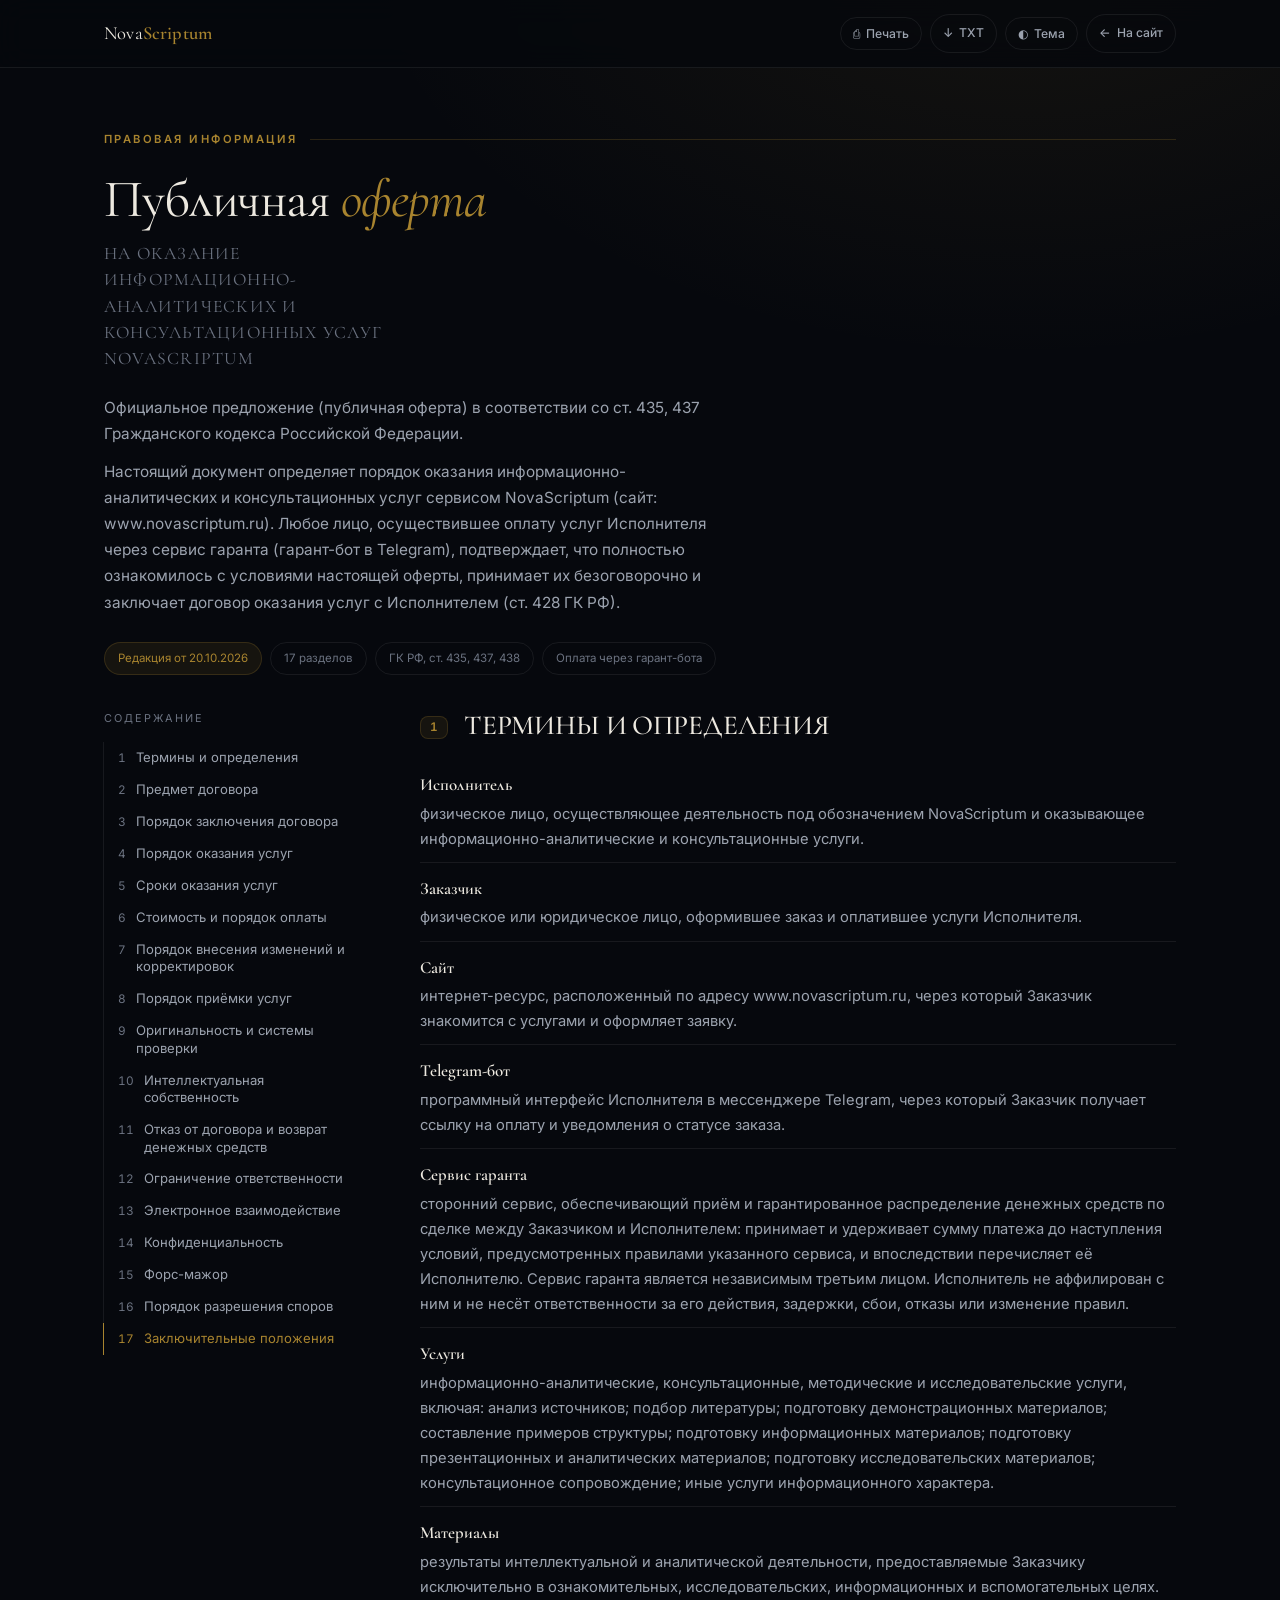
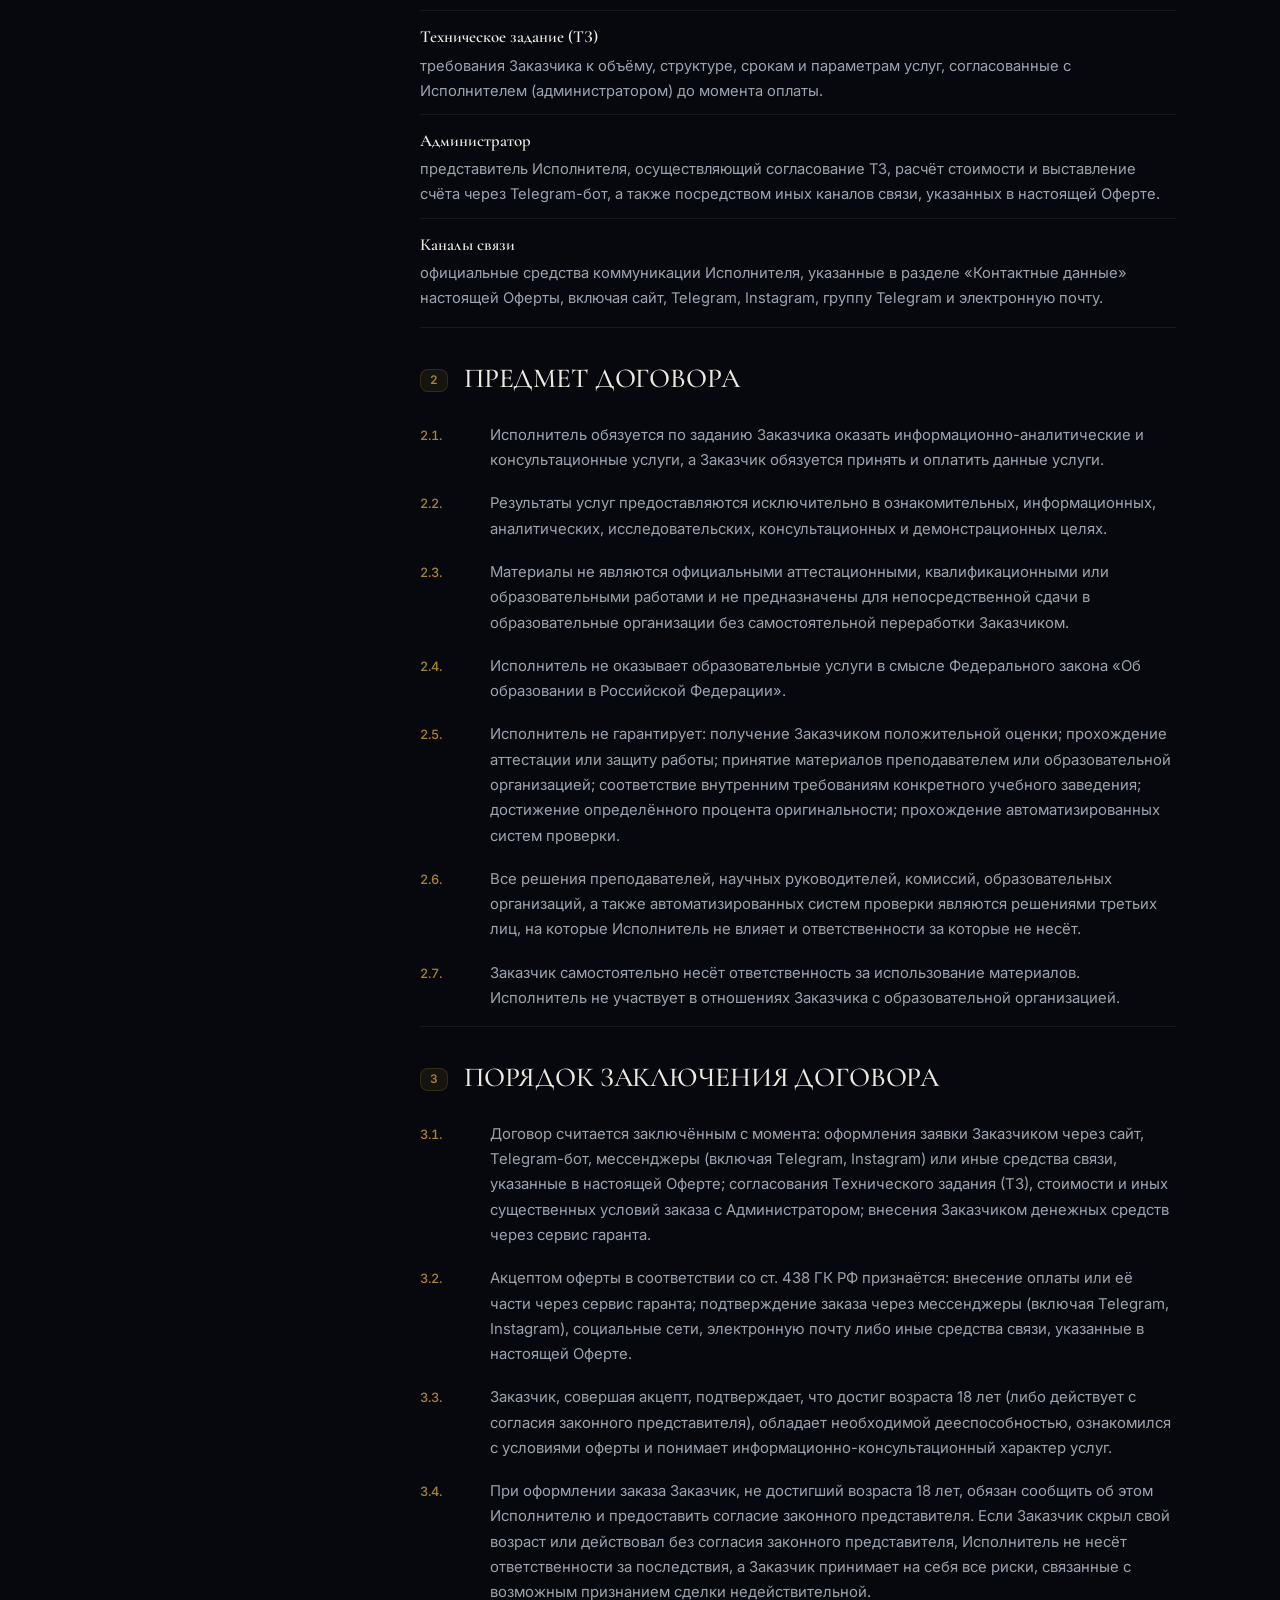
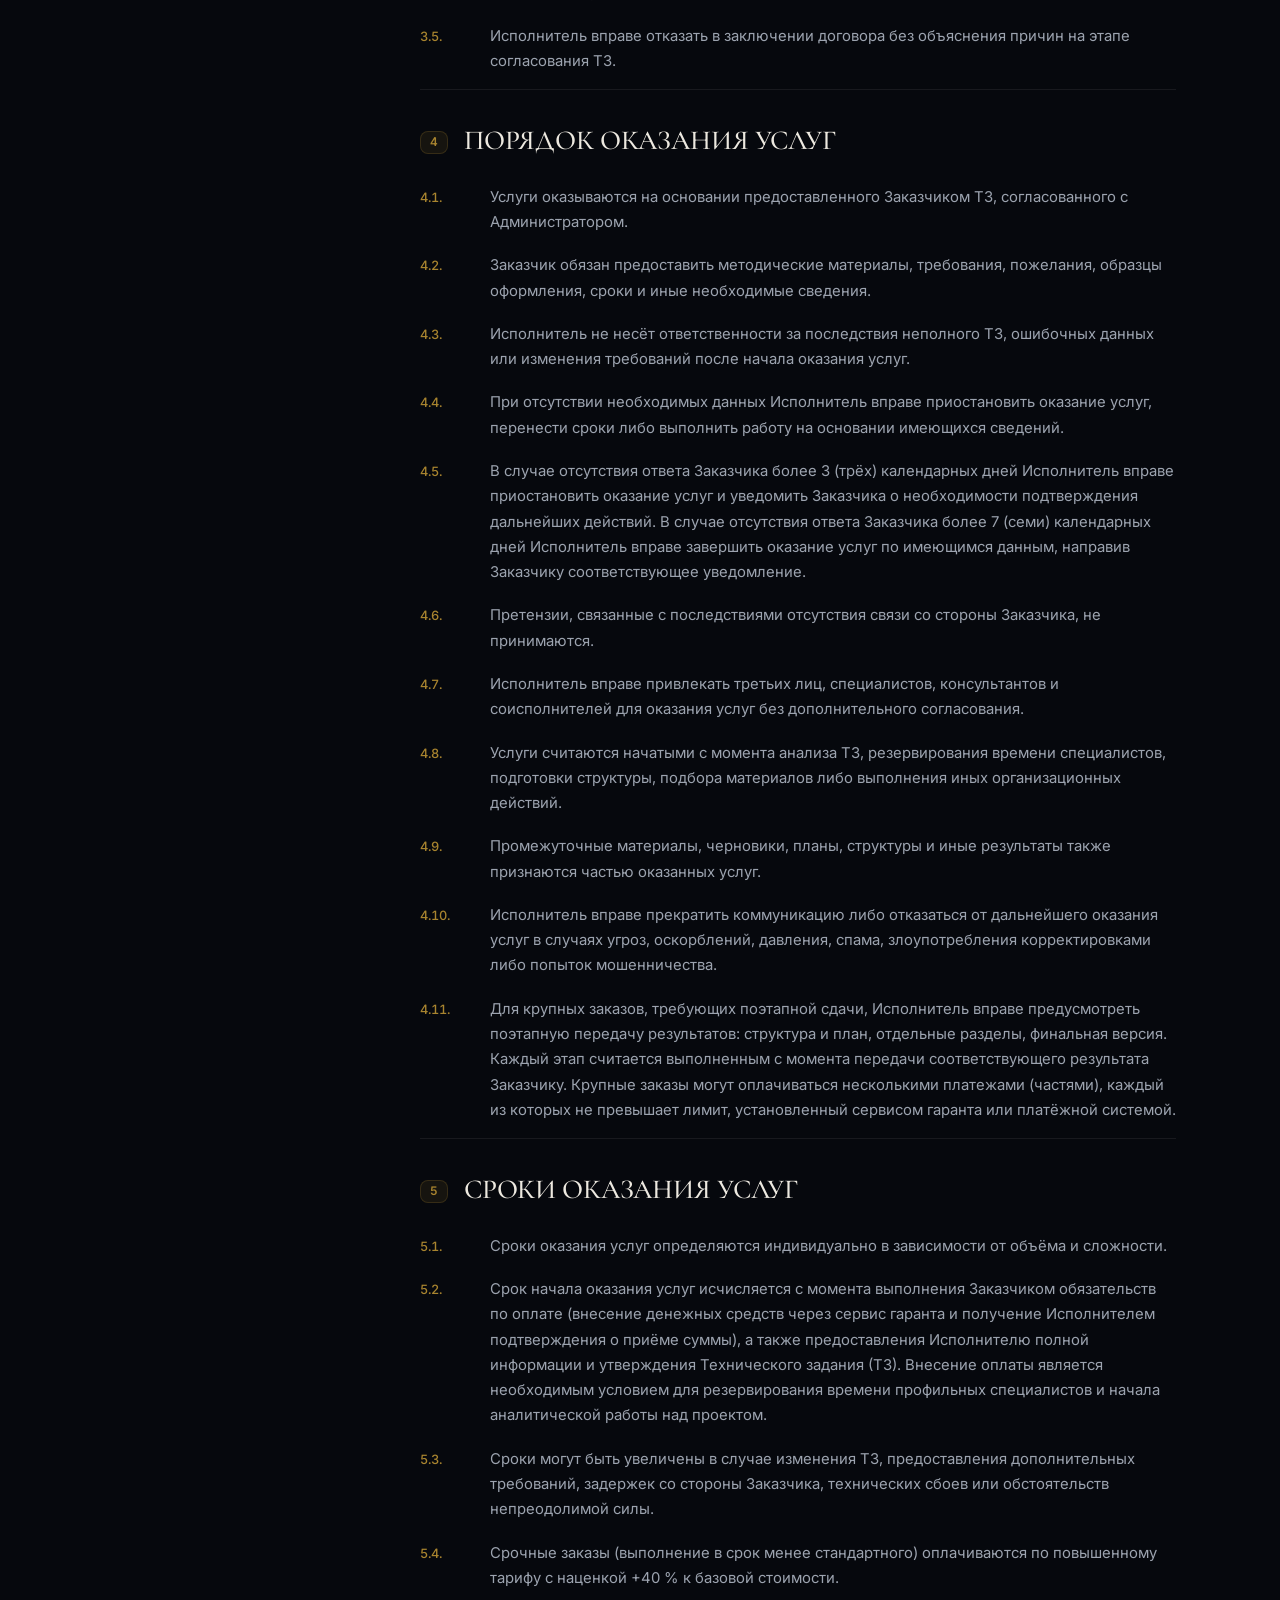
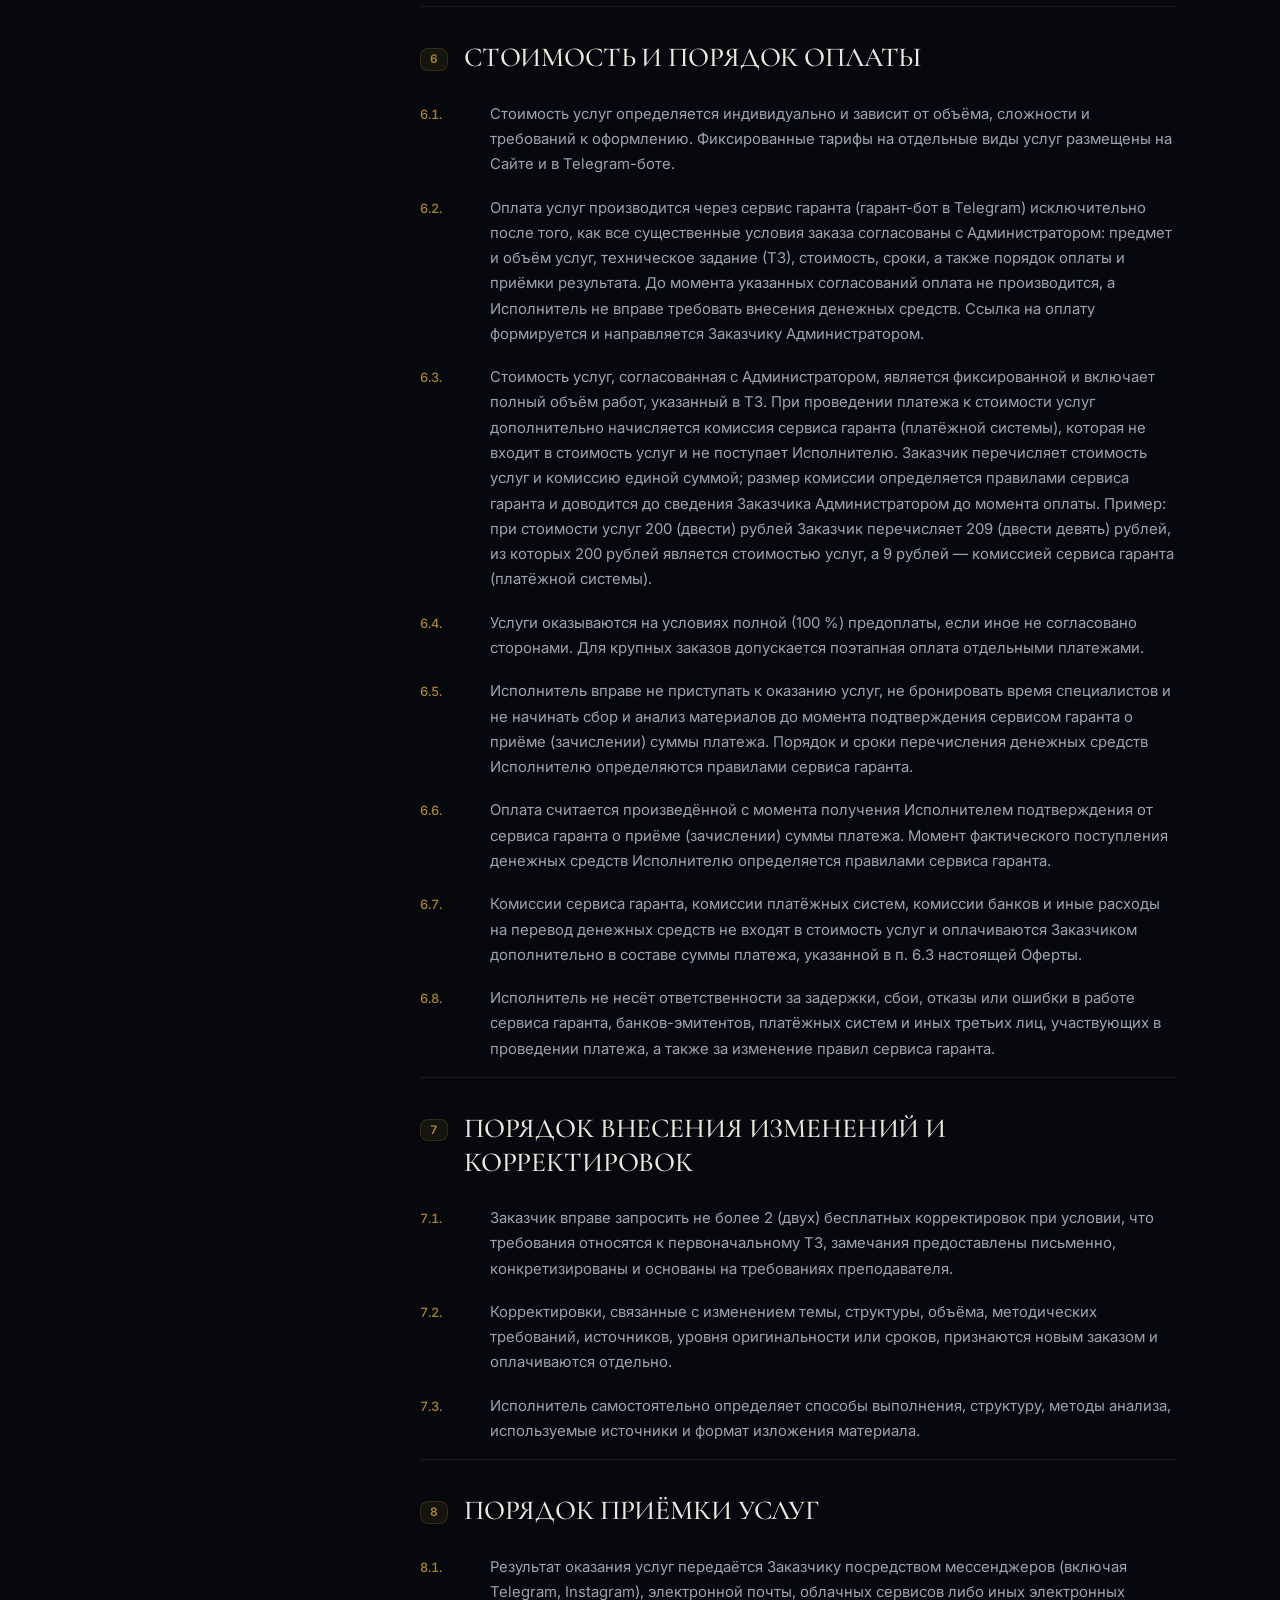
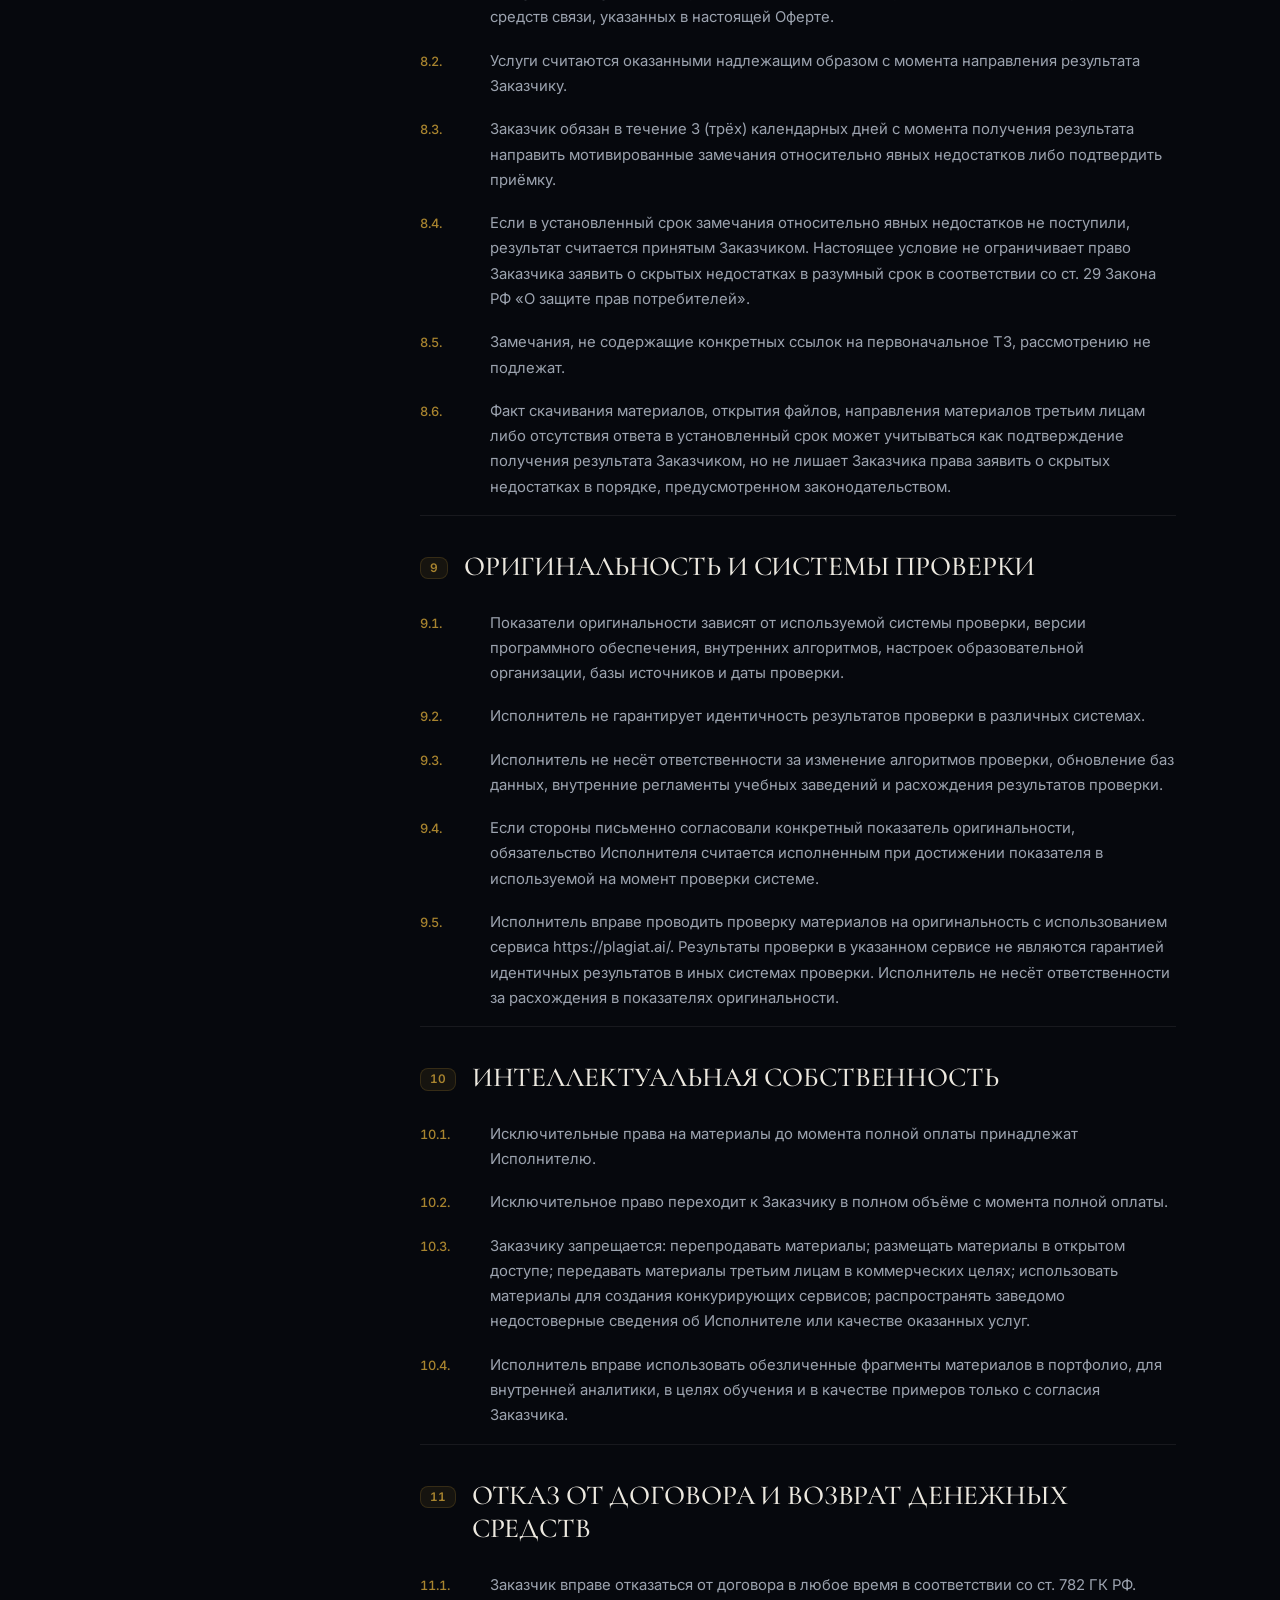
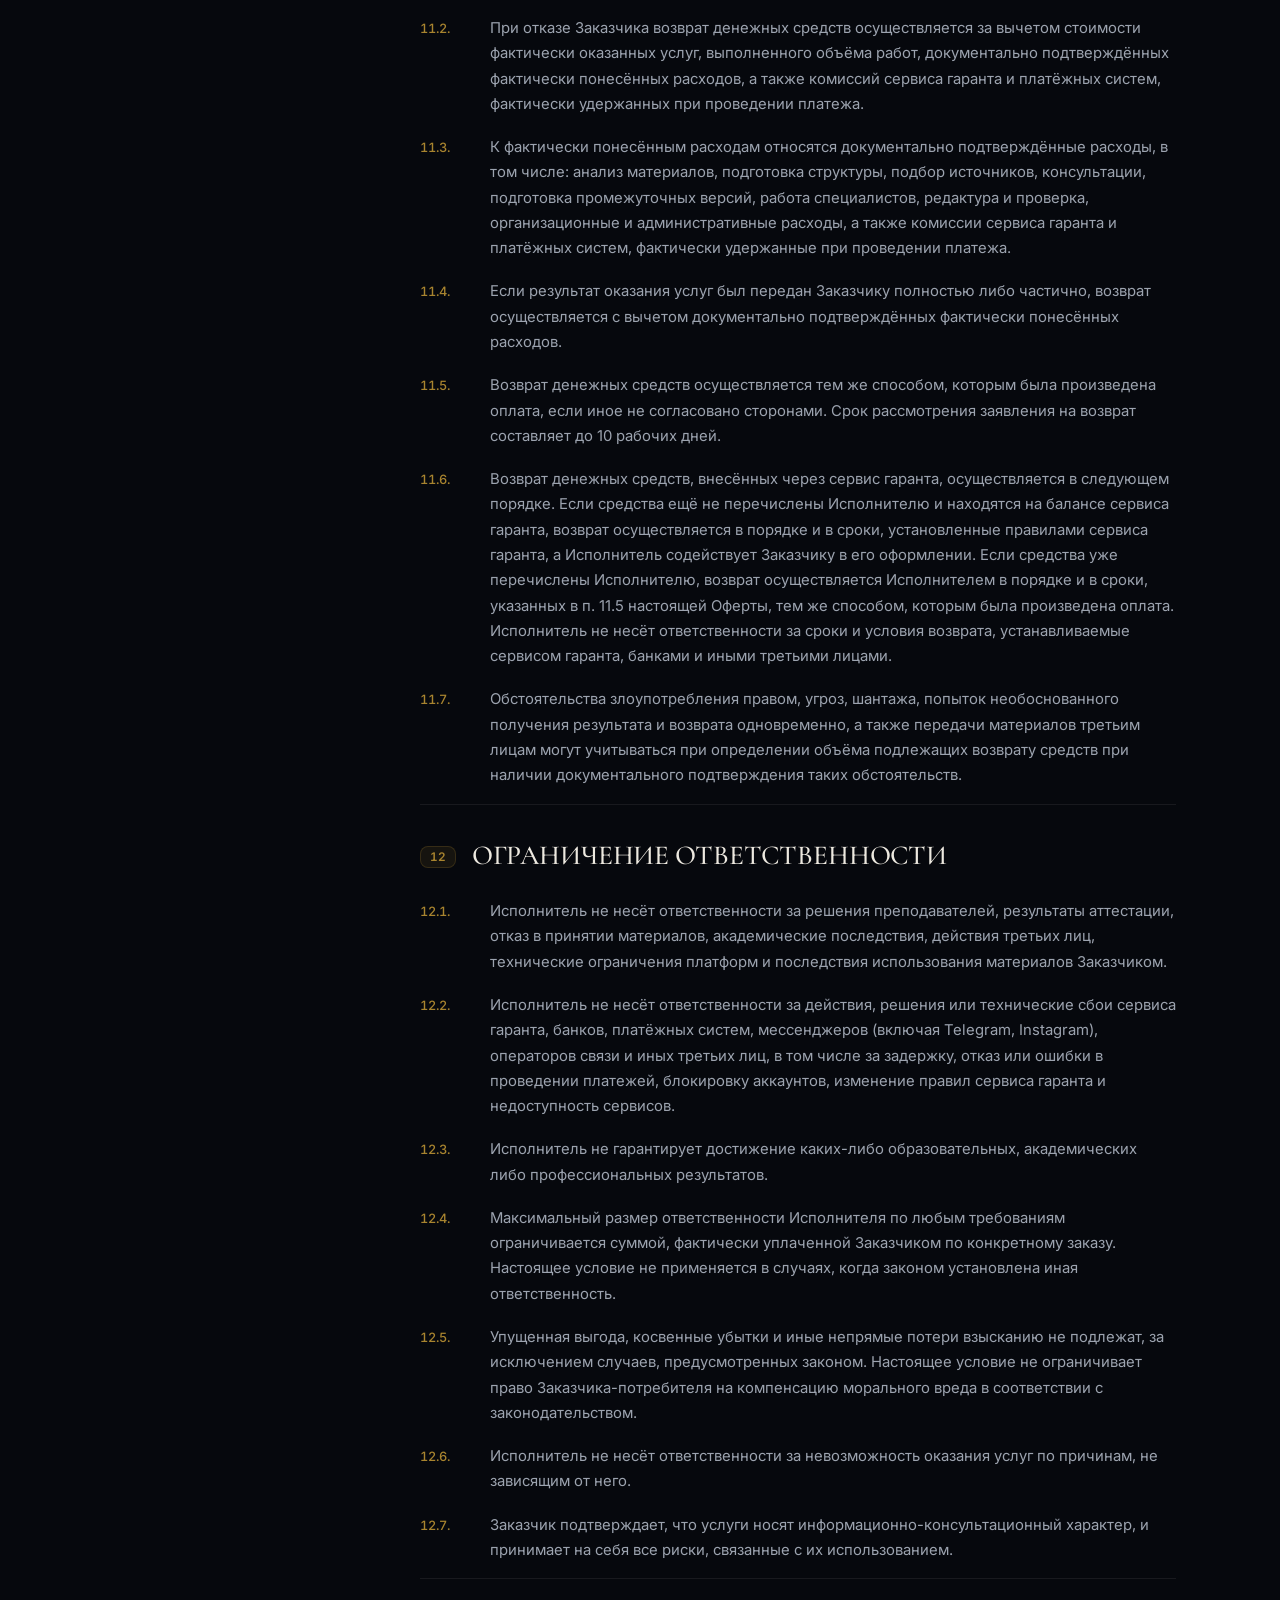
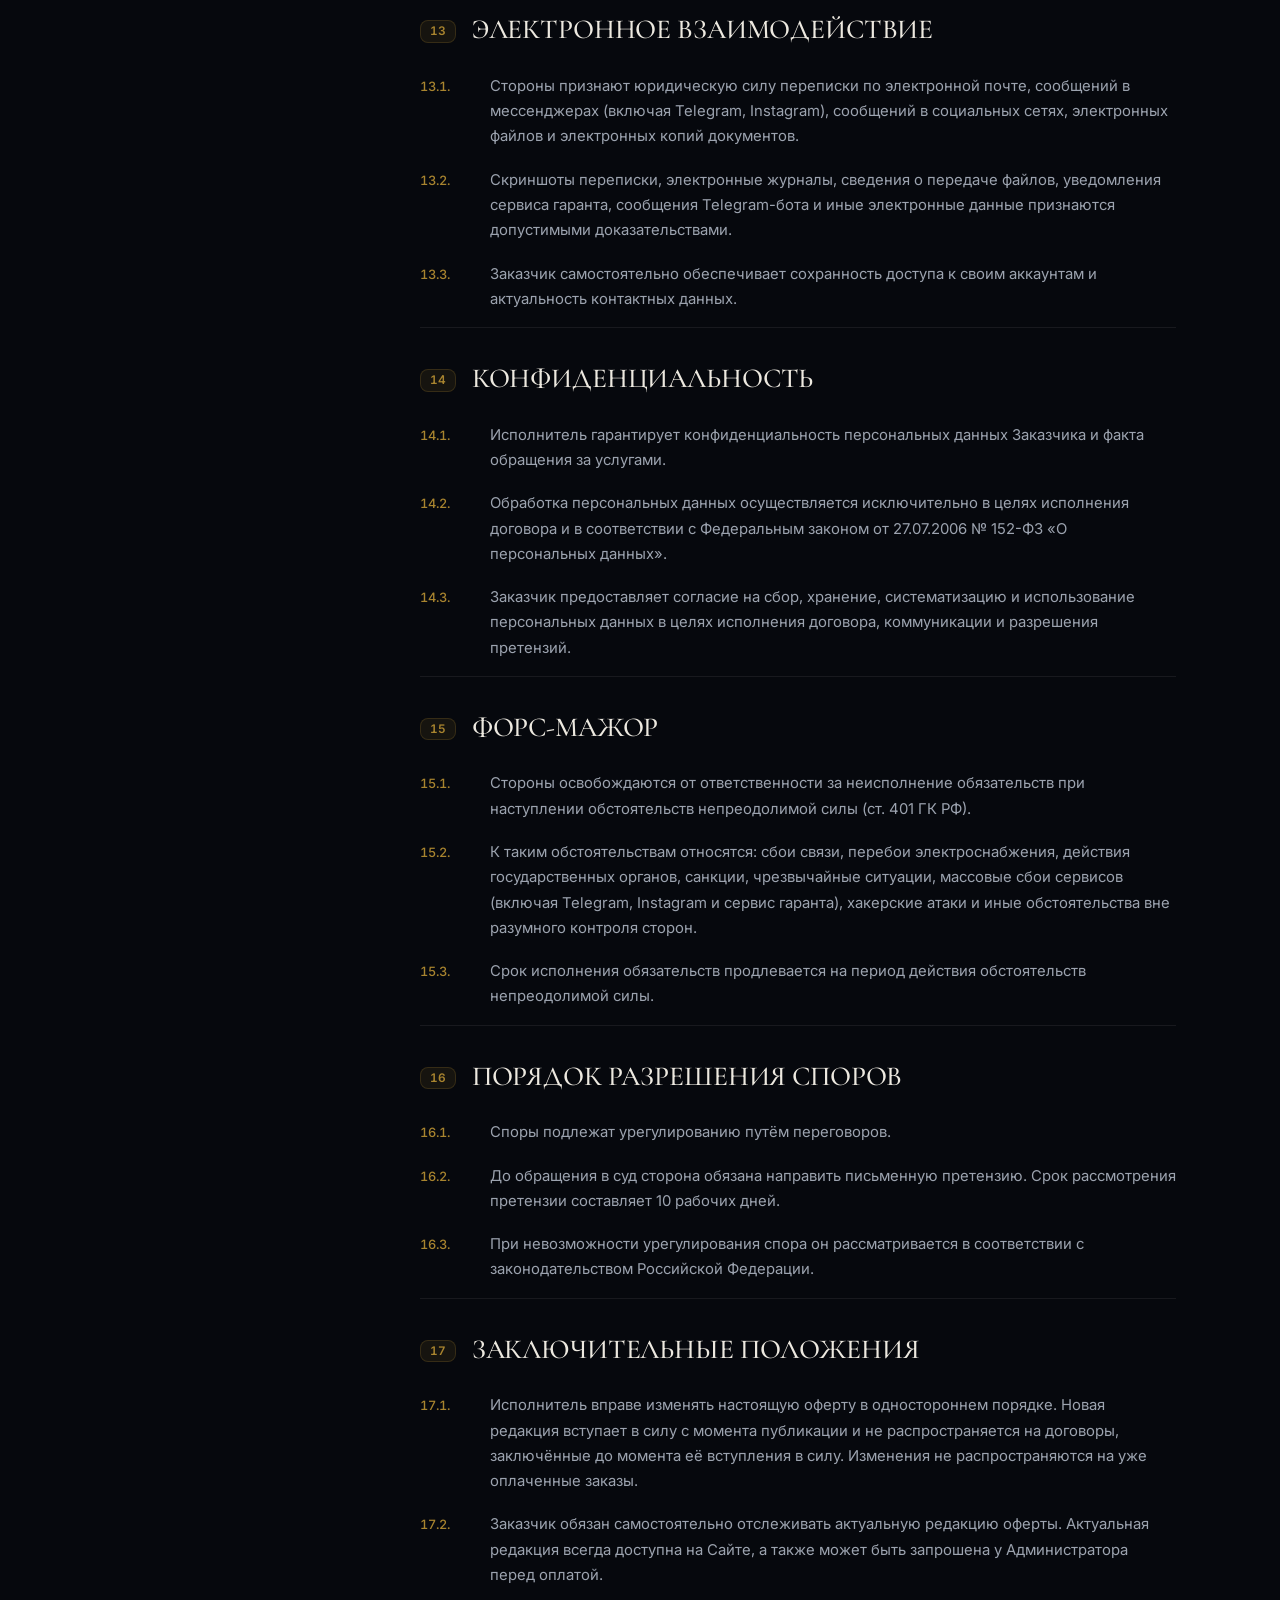
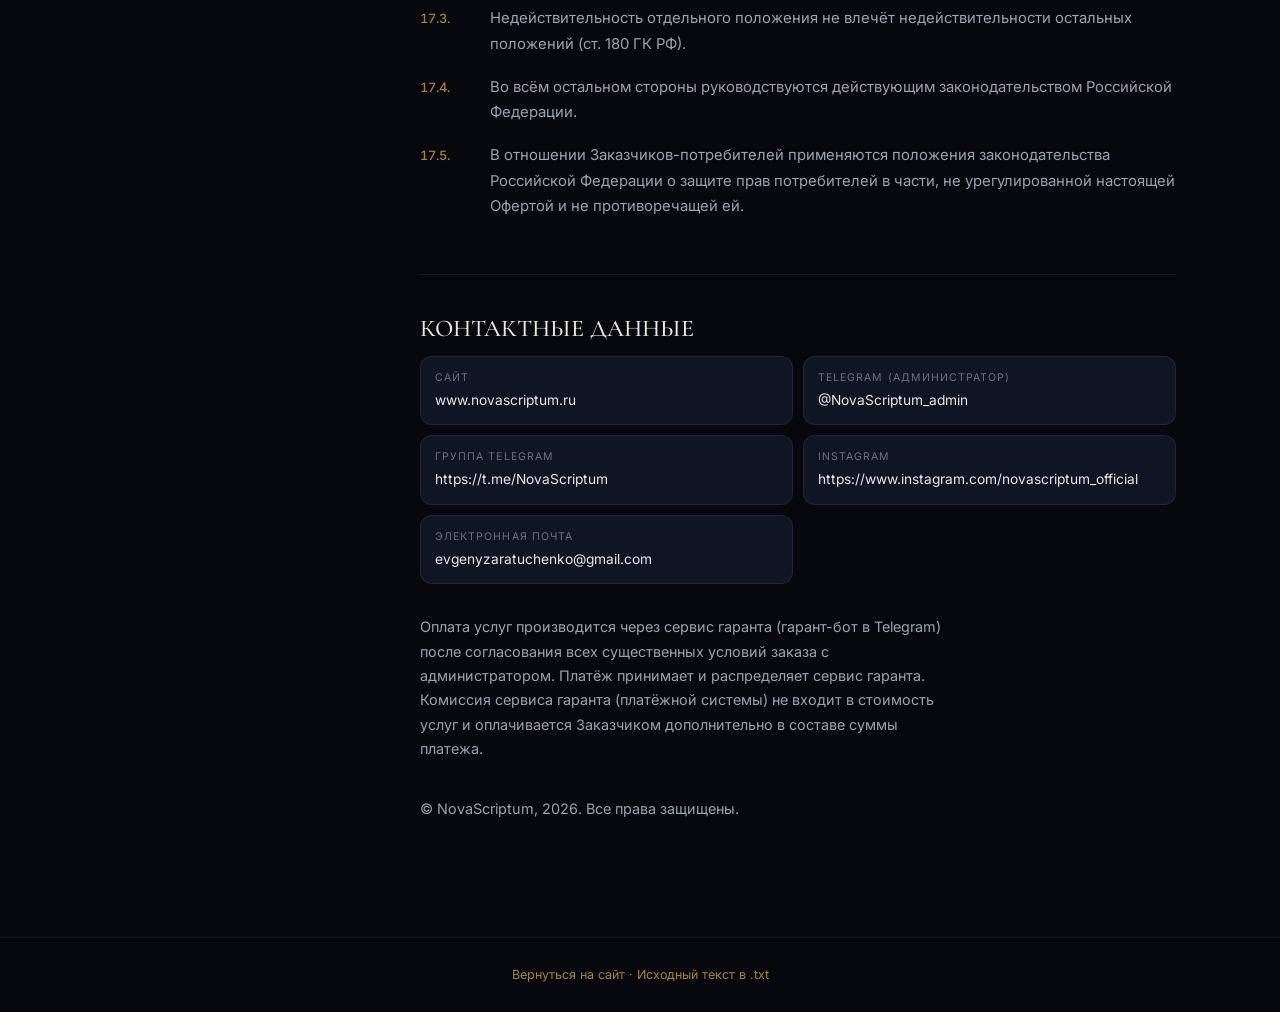
==== commit 23732959: "Оплата переведена на гарант-бота: оферта и сайт переписаны под сервис гаранта" ====
--- a/oferta.html
+++ b/oferta.html
@@ -1,557 +1,558 @@
-<!DOCTYPE html>
-<html lang="ru" data-theme="dark">
-<head>
-<meta charset="UTF-8">
-<meta name="viewport" content="width=device-width, initial-scale=1.0">
-<title>Публичная оферта — NovaScriptum</title>
-<meta name="description" content="Публичная оферта NovaScriptum на оказание информационно-аналитических и консультационных услуг. Редакция от 20.10.2026.">
-<link rel="icon" href="favicon.png" type="image/png">
-<link rel="preconnect" href="https://fonts.googleapis.com">
-<link rel="preconnect" href="https://fonts.gstatic.com" crossorigin>
-<link href="https://fonts.googleapis.com/css2?family=Cormorant+Garamond:ital,wght@0,400;0,500;0,600;1,400&family=Inter:wght@300;400;500;600&display=swap" rel="stylesheet">
-<script>
-  (function () {
-    try {
-      var saved = localStorage.getItem('ns-theme');
-      if (saved) document.documentElement.setAttribute('data-theme', saved);
-    } catch (e) {}
-  })();
-</script>
-<style>
-  :root {
-    --bg: #06080D; --bg-elevated: #0C1220; --bg-card: #0F1522;
-    --accent: #A8842F; --accent-dim: #7F6624; --accent-soft: rgba(168,132,47,.10);
-    --accent-border: rgba(168,132,47,.22);
-    --text: #EDE9E0; --text-secondary: #9CA3AF; --text-tertiary: #6B7280;
-    --line: rgba(255,255,255,.07);
-    --serif: 'Cormorant Garamond', Georgia, serif;
-    --sans: 'Inter', -apple-system, BlinkMacSystemFont, 'Segoe UI', sans-serif;
-  }
-  [data-theme="light"] {
-    --bg: #FAFAF7; --bg-elevated: #F0EDE6; --bg-card: #FFFFFF;
-    --accent: #8A6D2B; --accent-dim: #6B5420; --accent-soft: rgba(138,109,43,.07);
-    --accent-border: rgba(138,109,43,.22);
-    --text: #111827; --text-secondary: #4B5563; --text-tertiary: #9CA3AF;
-    --line: rgba(0,0,0,.08);
-  }
-  * { box-sizing: border-box; margin: 0; padding: 0; }
-  html { scroll-behavior: smooth; scroll-padding-top: 92px; }
-  body {
-    background: var(--bg); color: var(--text); font-family: var(--sans);
-    font-size: 16px; line-height: 1.7; -webkit-font-smoothing: antialiased;
-    background-image: radial-gradient(60rem 40rem at 80% -10%, var(--accent-soft), transparent 70%);
-    background-attachment: fixed;
-  }
-  a { color: inherit; text-decoration: none; }
-  .skip { position: absolute; left: -999px; }
-  .skip:focus { left: 12px; top: 12px; background: var(--accent); color: #000; padding: 8px 14px; border-radius: 8px; z-index: 99; }
-
-  /* верхняя панель */
-  .bar {
-    position: sticky; top: 0; z-index: 20; backdrop-filter: blur(14px);
-    background: color-mix(in srgb, var(--bg) 82%, transparent);
-    border-bottom: 1px solid var(--line);
-  }
-  .bar-in {
-    max-width: 1120px; margin: 0 auto; padding: 14px 24px;
-    display: flex; align-items: center; justify-content: space-between; gap: 16px;
-  }
-  .brand { font-family: var(--serif); font-size: 1.16rem; letter-spacing: .01em; }
-  .brand b { color: var(--accent); font-weight: 600; }
-  .bar-tools { display: flex; align-items: center; gap: 8px; }
-  .tool {
-    display: inline-flex; align-items: center; gap: 6px; font-size: .76rem; font-weight: 500;
-    padding: 8px 12px; border: 1px solid var(--line); border-radius: 999px;
-    color: var(--text-secondary); background: transparent; cursor: pointer; font-family: inherit;
-    transition: .2s;
-  }
-  .tool:hover { color: var(--text); border-color: var(--accent-border); background: var(--accent-soft); }
-
-  /* обложка */
-  .hero { max-width: 1120px; margin: 0 auto; padding: 62px 24px 34px; }
-  .kicker {
-    font-size: .7rem; letter-spacing: .22em; text-transform: uppercase;
-    color: var(--accent); font-weight: 600; margin-bottom: 20px;
-    display: flex; align-items: center; gap: 12px;
-  }
-  .kicker::after { content: ""; height: 1px; flex: 1; background: var(--accent-border); }
-  h1 {
-    font-family: var(--serif); font-weight: 400; font-size: clamp(2rem, 5vw, 3.3rem);
-    line-height: 1.14; letter-spacing: -.01em; max-width: 20ch;
-  }
-  h1 em { font-style: italic; color: var(--accent); }
-  .h1-sub {
-    font-family: var(--serif); font-size: clamp(.92rem, 1.7vw, 1.1rem); letter-spacing: .07em;
-    text-transform: uppercase; color: var(--text-tertiary); margin-top: 12px;
-    max-width: 36ch; line-height: 1.5;
-  }
-  .hero-sub { margin-top: 22px; max-width: 62ch; color: var(--text-secondary); font-size: .96rem; }  .hero-sub .lead { display: block; }
-  .hero-sub .lead + .lead { margin-top: 12px; }
-  .chips { display: flex; flex-wrap: wrap; gap: 8px; margin-top: 26px; }
-  .chip {
-    font-size: .72rem; padding: 6px 13px; border-radius: 999px;
-    border: 1px solid var(--accent-border); color: var(--accent); background: var(--accent-soft);
-  }
-  .chip.gray { border-color: var(--line); color: var(--text-tertiary); background: transparent; }
-
-  /* каркас */
-  .wrap {
-    max-width: 1120px; margin: 0 auto; padding: 0 24px 96px;
-    display: grid; grid-template-columns: 268px minmax(0, 1fr); gap: 48px; align-items: start;
-  }
-  /* оглавление */
-  .toc { position: sticky; top: 92px; }
-  .toc-h {
-    font-size: .68rem; letter-spacing: .18em; text-transform: uppercase;
-    color: var(--text-tertiary); margin-bottom: 14px;
-  }
-  .toc-a {
-    display: flex; gap: 10px; padding: 7px 10px 7px 0; font-size: .82rem;
-    color: var(--text-secondary); border-left: 1px solid var(--line);
-    padding-left: 14px; margin-left: -1px; transition: .18s; line-height: 1.35;
-  }
-  .toc-a:hover { color: var(--text); border-left-color: var(--accent-border); }
-  .toc-a.on { color: var(--accent); border-left-color: var(--accent); }
-  .toc-i { color: var(--text-tertiary); font-variant-numeric: tabular-nums; font-size: .74rem; padding-top: 2px; }
-  .toc-a.on .toc-i { color: var(--accent); }
-
-  /* документ */
-  .doc { min-width: 0; }
-  .sec { padding: 34px 0 6px; border-top: 1px solid var(--line); }
-  .sec:first-child { border-top: none; padding-top: 0; }
-  .sec-h {
-    display: flex; gap: 16px; align-items: baseline; margin-bottom: 18px;
-    font-family: var(--serif); font-weight: 500; font-size: clamp(1.3rem, 2.6vw, 1.72rem);
-    line-height: 1.22; letter-spacing: -.005em;
-  }
-  .sec-n {
-    font-family: var(--sans); font-size: .74rem; font-weight: 600; color: var(--accent);
-    border: 1px solid var(--accent-border); background: var(--accent-soft);
-    border-radius: 8px; padding: 3px 9px; flex: none; transform: translateY(-3px);
-    font-variant-numeric: tabular-nums;
-  }
-  .sec-b { color: var(--text-secondary); font-size: .93rem; }
-  .cl { display: grid; grid-template-columns: 62px minmax(0, 1fr); gap: 8px; padding: 9px 0; }
-  .cl-n {
-    color: var(--accent); font-size: .8rem; font-weight: 500;
-    font-variant-numeric: tabular-nums; padding-top: 2px;
-  }
-  .cl-t { color: var(--text-secondary); }
-  .pp { padding: 9px 0; color: var(--text-secondary); }
-  .defs { display: flex; flex-direction: column; gap: 2px; }
-  .df { padding: 10px 0; border-bottom: 1px solid var(--line); }
-  .df:last-child { border-bottom: none; }
-  .df dt {
-    font-family: var(--serif); font-size: 1.06rem; color: var(--text);
-    font-weight: 600; margin-bottom: 2px;
-  }
-  .df dd { color: var(--text-secondary); font-size: .92rem; }
-
-  /* контакты */
-  .contacts { margin-top: 40px; padding-top: 34px; border-top: 1px solid var(--line); }
-  .contacts h2 {
-    font-family: var(--serif); font-weight: 500; font-size: 1.5rem; margin-bottom: 6px;
-  }
-  .contacts p { color: var(--text-secondary); font-size: .9rem; margin-bottom: 20px; max-width: 60ch; }
-  .ct-grid { display: grid; grid-template-columns: repeat(2, minmax(0, 1fr)); gap: 10px; margin-bottom: 22px; }
-  .ct {
-    display: flex; flex-direction: column; gap: 2px; padding: 12px 14px;
-    border: 1px solid var(--line); border-radius: 12px; background: var(--bg-card);
-    transition: .2s;
-  }
-  a.ct:hover { border-color: var(--accent-border); background: var(--accent-soft); }
-  .ct-k { font-size: .66rem; letter-spacing: .1em; text-transform: uppercase; color: var(--text-tertiary); }
-  .ct-v { font-size: .86rem; color: var(--text); word-break: break-word; }
-  .copy { margin-top: 26px; font-size: .76rem; color: var(--text-tertiary); }
-
-  /* низ */
-  .foot {
-    border-top: 1px solid var(--line); padding: 26px 24px; text-align: center;
-    font-size: .78rem; color: var(--text-tertiary);
-  }
-  .foot a { color: var(--accent); }
-  .foot a:hover { text-decoration: underline; }
-
-  @media (max-width: 960px) {
-    .wrap { grid-template-columns: 1fr; gap: 26px; }
-    .toc { position: static; border: 1px solid var(--line); border-radius: 12px; padding: 14px 16px; background: var(--bg-card); }
-    .toc-a { border-left: none; padding-left: 0; }
-    .toc-a.on { color: var(--accent); }
-  }
-  @media (max-width: 640px) {
-    .bar-in { padding: 12px 16px; }
-    .hero { padding: 44px 16px 26px; }
-    .wrap { padding: 0 16px 70px; }
-    .cl { grid-template-columns: 1fr; gap: 0; }
-    .cl-n { padding-top: 0; }
-    .ct-grid { grid-template-columns: 1fr; }
-    .tool span { display: none; }
-    .tool { padding: 9px 11px; }
-  }
-
-  /* при печати выводится исходный текст .txt, без оформления */
-  .print-src { display: none; }
-
-  @page { margin: 18mm 16mm; }
-
-  @media print {
-    :root { --bg: #fff; --text: #000; --text-secondary: #222; --text-tertiary: #555;
-             --line: #ddd; --accent: #000; --accent-soft: transparent; --accent-border: #999; }
-    body { background: #fff; background-image: none; }
-    .bar, .hero, .toc, .foot, .wrap, .skip, .toast { display: none !important; }
-    .print-src {
-      display: block;
-      margin: 0;
-      padding: 0;
-      border: none;
-      background: none;
-      color: #000;
-      font-family: "Times New Roman", Times, serif;
-      font-size: 11pt;
-      line-height: 1.45;
-      white-space: pre-wrap;
-      overflow-wrap: break-word;
-      hyphens: none;
-    }
-    a { text-decoration: none; color: #000; }
-  }
-</style>
-</head>
-<body>
-<a class="skip" href="#doc">Перейти к тексту</a>
-
-<div class="bar">
-  <div class="bar-in">
-    <a class="brand" href="index.html">Nova<b>Scriptum</b></a>
-    <div class="bar-tools">
-      <button class="tool" id="print" type="button" aria-label="Распечатать страницу">⎙ <span>Печать</span></button>
-      <a class="tool" href="oferta.txt" target="_blank" rel="noopener" aria-label="Скачать исходный текст">↓ <span>TXT</span></a>
-      <button class="tool" id="theme" type="button" aria-label="Сменить тему">◐ <span>Тема</span></button>
-      <a class="tool" href="index.html">← <span>На сайт</span></a>
-    </div>
-  </div>
-</div>
-
-<header class="hero">
-  <div class="kicker">Правовая информация</div>
-  <h1>Публичная <em>оферта</em></h1>
-  <p class="h1-sub">НА ОКАЗАНИЕ ИНФОРМАЦИОННО-АНАЛИТИЧЕСКИХ И КОНСУЛЬТАЦИОННЫХ УСЛУГ NOVASCRIPTUM</p>
-  <p class="hero-sub"><span class="lead">Официальное предложение (публичная оферта) в соответствии со ст. 435, 437 Гражданского кодекса Российской Федерации.</span><span class="lead">Настоящий документ определяет порядок оказания информационно-аналитических и консультационных услуг сервисом NovaScriptum (сайт: www.novascriptum.ru). Любое лицо, осуществившее оплату услуг Исполнителя через платёжный сервис Platega.io посредством Telegram-бота, подтверждает, что полностью ознакомилось с условиями настоящей оферты, принимает их безоговорочно и заключает договор оказания услуг с Исполнителем (ст. 428 ГК РФ).</span></p>
-  <div class="chips">
-    <span class="chip">Редакция от 20.10.2026</span>
-    <span class="chip gray">17 разделов</span>
-    <span class="chip gray">ГК РФ, ст. 435, 437, 438</span>
-    <span class="chip gray">Платежи через Platega.io</span>
-  </div>
-</header>
-
-<div class="wrap">
-  <nav class="toc" aria-label="Содержание">
-    <div class="toc-h">Содержание</div>
-    <a class="toc-a" href="#s1" data-n="1"><span class="toc-i">1</span>Термины и определения</a>
-<a class="toc-a" href="#s2" data-n="2"><span class="toc-i">2</span>Предмет договора</a>
-<a class="toc-a" href="#s3" data-n="3"><span class="toc-i">3</span>Порядок заключения договора</a>
-<a class="toc-a" href="#s4" data-n="4"><span class="toc-i">4</span>Порядок оказания услуг</a>
-<a class="toc-a" href="#s5" data-n="5"><span class="toc-i">5</span>Сроки оказания услуг</a>
-<a class="toc-a" href="#s6" data-n="6"><span class="toc-i">6</span>Стоимость и порядок оплаты</a>
-<a class="toc-a" href="#s7" data-n="7"><span class="toc-i">7</span>Порядок внесения изменений и корректировок</a>
-<a class="toc-a" href="#s8" data-n="8"><span class="toc-i">8</span>Порядок приёмки услуг</a>
-<a class="toc-a" href="#s9" data-n="9"><span class="toc-i">9</span>Оригинальность и системы проверки</a>
-<a class="toc-a" href="#s10" data-n="10"><span class="toc-i">10</span>Интеллектуальная собственность</a>
-<a class="toc-a" href="#s11" data-n="11"><span class="toc-i">11</span>Отказ от договора и возврат денежных средств</a>
-<a class="toc-a" href="#s12" data-n="12"><span class="toc-i">12</span>Ограничение ответственности</a>
-<a class="toc-a" href="#s13" data-n="13"><span class="toc-i">13</span>Электронное взаимодействие</a>
-<a class="toc-a" href="#s14" data-n="14"><span class="toc-i">14</span>Конфиденциальность</a>
-<a class="toc-a" href="#s15" data-n="15"><span class="toc-i">15</span>Форс-мажор</a>
-<a class="toc-a" href="#s16" data-n="16"><span class="toc-i">16</span>Порядок разрешения споров</a>
-<a class="toc-a" href="#s17" data-n="17"><span class="toc-i">17</span>Заключительные положения</a>
-  </nav>
-
-  <main class="doc" id="doc">
-    
-<article class="sec" id="s1">
-  <h2 class="sec-h"><span class="sec-n">1</span><span>ТЕРМИНЫ И ОПРЕДЕЛЕНИЯ</span></h2>
-  <div class="sec-b"><dl class="defs"><div class="df"><dt>Исполнитель</dt><dd>физическое лицо, осуществляющее деятельность под обозначением NovaScriptum и оказывающее информационно-аналитические и консультационные услуги.</dd></div><div class="df"><dt>Заказчик</dt><dd>физическое или юридическое лицо, оформившее заказ и оплатившее услуги Исполнителя.</dd></div><div class="df"><dt>Сайт</dt><dd>интернет-ресурс, расположенный по адресу www.novascriptum.ru, через который Заказчик знакомится с услугами и оформляет заявку.</dd></div><div class="df"><dt>Telegram-бот</dt><dd>программный интерфейс Исполнителя в мессенджере Telegram, через который Заказчик получает ссылку на оплату и уведомления о статусе заказа.</dd></div><div class="df"><dt>Платёжный сервис (Platega.io)</dt><dd>сторонний платёжный агрегатор (шлюз), обеспечивающий техническую возможность проведения платежей. Платёжный сервис является независимым посредником. Исполнитель не аффилирован с ним и не несёт ответственности за его действия, задержки, сбои или отказы в проведении платежей.</dd></div><div class="df"><dt>Услуги</dt><dd>информационно-аналитические, консультационные, методические и исследовательские услуги, включая: анализ источников; подбор литературы; подготовку демонстрационных материалов; составление примеров структуры; подготовку информационных материалов; подготовку презентационных и аналитических материалов; подготовку исследовательских материалов; консультационное сопровождение; иные услуги информационного характера.</dd></div><div class="df"><dt>Материалы</dt><dd>результаты интеллектуальной и аналитической деятельности, предоставляемые Заказчику исключительно в ознакомительных, исследовательских, информационных и вспомогательных целях.</dd></div><div class="df"><dt>Техническое задание (ТЗ)</dt><dd>требования Заказчика к объёму, структуре, срокам и параметрам услуг, согласованные с Исполнителем (администратором) до момента оплаты.</dd></div><div class="df"><dt>Администратор</dt><dd>представитель Исполнителя, осуществляющий согласование ТЗ, расчёт стоимости и выставление счёта через Telegram-бот, а также посредством иных каналов связи, указанных в настоящей Оферте.</dd></div><div class="df"><dt>Каналы связи</dt><dd>официальные средства коммуникации Исполнителя, указанные в разделе «Контактные данные» настоящей Оферты, включая сайт, Telegram, Instagram, группу Telegram и электронную почту.</dd></div></dl></div>
-</article>
-<article class="sec" id="s2">
-  <h2 class="sec-h"><span class="sec-n">2</span><span>ПРЕДМЕТ ДОГОВОРА</span></h2>
-  <div class="sec-b"><div class="cl"><span class="cl-n">2.1.</span><p class="cl-t">Исполнитель обязуется по заданию Заказчика оказать информационно-аналитические и консультационные услуги, а Заказчик обязуется принять и оплатить данные услуги.</p></div><div class="cl"><span class="cl-n">2.2.</span><p class="cl-t">Результаты услуг предоставляются исключительно в ознакомительных, информационных, аналитических, исследовательских, консультационных и демонстрационных целях.</p></div><div class="cl"><span class="cl-n">2.3.</span><p class="cl-t">Материалы не являются официальными аттестационными, квалификационными или образовательными работами и не предназначены для непосредственной сдачи в образовательные организации без самостоятельной переработки Заказчиком.</p></div><div class="cl"><span class="cl-n">2.4.</span><p class="cl-t">Исполнитель не оказывает образовательные услуги в смысле Федерального закона «Об образовании в Российской Федерации».</p></div><div class="cl"><span class="cl-n">2.5.</span><p class="cl-t">Исполнитель не гарантирует: получение Заказчиком положительной оценки; прохождение аттестации или защиту работы; принятие материалов преподавателем или образовательной организацией; соответствие внутренним требованиям конкретного учебного заведения; достижение определённого процента оригинальности; прохождение автоматизированных систем проверки.</p></div><div class="cl"><span class="cl-n">2.6.</span><p class="cl-t">Все решения преподавателей, научных руководителей, комиссий, образовательных организаций, а также автоматизированных систем проверки являются решениями третьих лиц, на которые Исполнитель не влияет и ответственности за которые не несёт.</p></div><div class="cl"><span class="cl-n">2.7.</span><p class="cl-t">Заказчик самостоятельно несёт ответственность за использование материалов. Исполнитель не участвует в отношениях Заказчика с образовательной организацией.</p></div></div>
-</article>
-<article class="sec" id="s3">
-  <h2 class="sec-h"><span class="sec-n">3</span><span>ПОРЯДОК ЗАКЛЮЧЕНИЯ ДОГОВОРА</span></h2>
-  <div class="sec-b"><div class="cl"><span class="cl-n">3.1.</span><p class="cl-t">Договор считается заключённым с момента: оформления заявки Заказчиком через сайт, Telegram-бот, мессенджеры (включая Telegram, Instagram) или иные средства связи, указанные в настоящей Оферте; согласования Технического задания (ТЗ) и стоимости с Администратором; поступления оплаты через платёжный сервис Platega.io посредством Telegram-бота.</p></div><div class="cl"><span class="cl-n">3.2.</span><p class="cl-t">Акцептом оферты в соответствии со ст. 438 ГК РФ признаётся: оплата услуг или внесение предоплаты через платёжный сервис Platega.io; подтверждение заказа через мессенджеры (включая Telegram, Instagram), социальные сети, электронную почту либо иные средства связи, указанные в настоящей Оферте.</p></div><div class="cl"><span class="cl-n">3.3.</span><p class="cl-t">Заказчик, совершая акцепт, подтверждает, что достиг возраста 18 лет (либо действует с согласия законного представителя), обладает необходимой дееспособностью, ознакомился с условиями оферты и понимает информационно-консультационный характер услуг.</p></div><div class="cl"><span class="cl-n">3.4.</span><p class="cl-t">При оформлении заказа Заказчик, не достигший возраста 18 лет, обязан сообщить об этом Исполнителю и предоставить согласие законного представителя. Если Заказчик скрыл свой возраст или действовал без согласия законного представителя, Исполнитель не несёт ответственности за последствия, а Заказчик принимает на себя все риски, связанные с возможным признанием сделки недействительной.</p></div><div class="cl"><span class="cl-n">3.5.</span><p class="cl-t">Исполнитель вправе отказать в заключении договора без объяснения причин на этапе согласования ТЗ.</p></div></div>
-</article>
-<article class="sec" id="s4">
-  <h2 class="sec-h"><span class="sec-n">4</span><span>ПОРЯДОК ОКАЗАНИЯ УСЛУГ</span></h2>
-  <div class="sec-b"><div class="cl"><span class="cl-n">4.1.</span><p class="cl-t">Услуги оказываются на основании предоставленного Заказчиком ТЗ, согласованного с Администратором.</p></div><div class="cl"><span class="cl-n">4.2.</span><p class="cl-t">Заказчик обязан предоставить методические материалы, требования, пожелания, образцы оформления, сроки и иные необходимые сведения.</p></div><div class="cl"><span class="cl-n">4.3.</span><p class="cl-t">Исполнитель не несёт ответственности за последствия неполного ТЗ, ошибочных данных или изменения требований после начала оказания услуг.</p></div><div class="cl"><span class="cl-n">4.4.</span><p class="cl-t">При отсутствии необходимых данных Исполнитель вправе приостановить оказание услуг, перенести сроки либо выполнить работу на основании имеющихся сведений.</p></div><div class="cl"><span class="cl-n">4.5.</span><p class="cl-t">В случае отсутствия ответа Заказчика более 3 (трёх) календарных дней Исполнитель вправе приостановить оказание услуг и уведомить Заказчика о необходимости подтверждения дальнейших действий. В случае отсутствия ответа Заказчика более 7 (семи) календарных дней Исполнитель вправе завершить оказание услуг по имеющимся данным, направив Заказчику соответствующее уведомление.</p></div><div class="cl"><span class="cl-n">4.6.</span><p class="cl-t">Претензии, связанные с последствиями отсутствия связи со стороны Заказчика, не принимаются.</p></div><div class="cl"><span class="cl-n">4.7.</span><p class="cl-t">Исполнитель вправе привлекать третьих лиц, специалистов, консультантов и соисполнителей для оказания услуг без дополнительного согласования.</p></div><div class="cl"><span class="cl-n">4.8.</span><p class="cl-t">Услуги считаются начатыми с момента анализа ТЗ, резервирования времени специалистов, подготовки структуры, подбора материалов либо выполнения иных организационных действий.</p></div><div class="cl"><span class="cl-n">4.9.</span><p class="cl-t">Промежуточные материалы, черновики, планы, структуры и иные результаты также признаются частью оказанных услуг.</p></div><div class="cl"><span class="cl-n">4.10.</span><p class="cl-t">Исполнитель вправе прекратить коммуникацию либо отказаться от дальнейшего оказания услуг в случаях угроз, оскорблений, давления, спама, злоупотребления корректировками либо попыток мошенничества.</p></div><div class="cl"><span class="cl-n">4.11.</span><p class="cl-t">Для крупных заказов, требующих поэтапной сдачи, Исполнитель вправе предусмотреть поэтапную передачу результатов: структура и план, отдельные разделы, финальная версия. Каждый этап считается выполненным с момента передачи соответствующего результата Заказчику. Крупные заказы могут оплачиваться несколькими платежами (частями), каждый из которых не превышает установленный платёжным сервисом лимит.</p></div></div>
-</article>
-<article class="sec" id="s5">
-  <h2 class="sec-h"><span class="sec-n">5</span><span>СРОКИ ОКАЗАНИЯ УСЛУГ</span></h2>
-  <div class="sec-b"><div class="cl"><span class="cl-n">5.1.</span><p class="cl-t">Сроки оказания услуг определяются индивидуально в зависимости от объёма и сложности.</p></div><div class="cl"><span class="cl-n">5.2.</span><p class="cl-t">Срок начала оказания услуг исчисляется с момента выполнения Заказчиком обязательств по оплате (поступление платежа через платёжный сервис Platega.io), а также предоставления Исполнителю полной информации и утверждения Технического задания (ТЗ). Внесение оплаты является необходимым условием для резервирования времени профильных специалистов и начала аналитической работы над проектом.</p></div><div class="cl"><span class="cl-n">5.3.</span><p class="cl-t">Сроки могут быть увеличены в случае изменения ТЗ, предоставления дополнительных требований, задержек со стороны Заказчика, технических сбоев или обстоятельств непреодолимой силы.</p></div><div class="cl"><span class="cl-n">5.4.</span><p class="cl-t">Срочные заказы (выполнение в срок менее стандартного) оплачиваются по повышенному тарифу с наценкой +40 % к базовой стоимости.</p></div></div>
-</article>
-<article class="sec" id="s6">
-  <h2 class="sec-h"><span class="sec-n">6</span><span>СТОИМОСТЬ И ПОРЯДОК ОПЛАТЫ</span></h2>
-  <div class="sec-b"><div class="cl"><span class="cl-n">6.1.</span><p class="cl-t">Стоимость услуг определяется индивидуально и зависит от объёма, сложности и требований к оформлению. Фиксированные тарифы на отдельные виды услуг размещены на Сайте и в Telegram-боте.</p></div><div class="cl"><span class="cl-n">6.2.</span><p class="cl-t">Оплата услуг производится через Telegram-бот с использованием платёжного сервиса Platega.io после согласования Технического задания (ТЗ) и стоимости с Администратором. Ссылка на оплату формируется и направляется Заказчику Администратором.</p></div><div class="cl"><span class="cl-n">6.3.</span><p class="cl-t">Услуги оказываются на условиях полной (100 %) предоплаты, если иное не согласовано сторонами. Для крупных заказов допускается поэтапная оплата отдельными платежами.</p></div><div class="cl"><span class="cl-n">6.4.</span><p class="cl-t">Исполнитель вправе не приступать к оказанию услуг, не бронировать время специалистов и не начинать сбор и анализ материалов до момента подтверждения поступления оплаты через платёжный сервис.</p></div><div class="cl"><span class="cl-n">6.5.</span><p class="cl-t">Оплата считается произведённой с момента получения Исполнителем подтверждения от платёжного сервиса Platega.io об успешном проведении платежа.</p></div><div class="cl"><span class="cl-n">6.6.</span><p class="cl-t">Банковские комиссии, комиссии платёжных систем, комиссии платёжного сервиса Platega.io и иные расходы на перевод денежных средств оплачиваются Заказчиком дополнительно (либо удерживаются из суммы платежа в соответствии с правилами платёжного сервиса).</p></div><div class="cl"><span class="cl-n">6.7.</span><p class="cl-t">Исполнитель не несёт ответственности за задержки, сбои, отказы или ошибки в работе платёжного сервиса Platega.io, банков-эмитентов и иных третьих лиц, участвующих в проведении платежа.</p></div></div>
-</article>
-<article class="sec" id="s7">
-  <h2 class="sec-h"><span class="sec-n">7</span><span>ПОРЯДОК ВНЕСЕНИЯ ИЗМЕНЕНИЙ И КОРРЕКТИРОВОК</span></h2>
-  <div class="sec-b"><div class="cl"><span class="cl-n">7.1.</span><p class="cl-t">Заказчик вправе запросить не более 2 (двух) бесплатных корректировок при условии, что требования относятся к первоначальному ТЗ, замечания предоставлены письменно, конкретизированы и основаны на требованиях преподавателя.</p></div><div class="cl"><span class="cl-n">7.2.</span><p class="cl-t">Корректировки, связанные с изменением темы, структуры, объёма, методических требований, источников, уровня оригинальности или сроков, признаются новым заказом и оплачиваются отдельно.</p></div><div class="cl"><span class="cl-n">7.3.</span><p class="cl-t">Исполнитель самостоятельно определяет способы выполнения, структуру, методы анализа, используемые источники и формат изложения материала.</p></div></div>
-</article>
-<article class="sec" id="s8">
-  <h2 class="sec-h"><span class="sec-n">8</span><span>ПОРЯДОК ПРИЁМКИ УСЛУГ</span></h2>
-  <div class="sec-b"><div class="cl"><span class="cl-n">8.1.</span><p class="cl-t">Результат оказания услуг передаётся Заказчику посредством мессенджеров (включая Telegram, Instagram), электронной почты, облачных сервисов либо иных электронных средств связи, указанных в настоящей Оферте.</p></div><div class="cl"><span class="cl-n">8.2.</span><p class="cl-t">Услуги считаются оказанными надлежащим образом с момента направления результата Заказчику.</p></div><div class="cl"><span class="cl-n">8.3.</span><p class="cl-t">Заказчик обязан в течение 3 (трёх) календарных дней с момента получения результата направить мотивированные замечания относительно явных недостатков либо подтвердить приёмку.</p></div><div class="cl"><span class="cl-n">8.4.</span><p class="cl-t">Если в установленный срок замечания относительно явных недостатков не поступили, результат считается принятым Заказчиком. Настоящее условие не ограничивает право Заказчика заявить о скрытых недостатках в разумный срок в соответствии со ст. 29 Закона РФ «О защите прав потребителей».</p></div><div class="cl"><span class="cl-n">8.5.</span><p class="cl-t">Замечания, не содержащие конкретных ссылок на первоначальное ТЗ, рассмотрению не подлежат.</p></div><div class="cl"><span class="cl-n">8.6.</span><p class="cl-t">Факт скачивания материалов, открытия файлов, направления материалов третьим лицам либо отсутствия ответа в установленный срок может учитываться как подтверждение получения результата Заказчиком, но не лишает Заказчика права заявить о скрытых недостатках в порядке, предусмотренном законодательством.</p></div></div>
-</article>
-<article class="sec" id="s9">
-  <h2 class="sec-h"><span class="sec-n">9</span><span>ОРИГИНАЛЬНОСТЬ И СИСТЕМЫ ПРОВЕРКИ</span></h2>
-  <div class="sec-b"><div class="cl"><span class="cl-n">9.1.</span><p class="cl-t">Показатели оригинальности зависят от используемой системы проверки, версии программного обеспечения, внутренних алгоритмов, настроек образовательной организации, базы источников и даты проверки.</p></div><div class="cl"><span class="cl-n">9.2.</span><p class="cl-t">Исполнитель не гарантирует идентичность результатов проверки в различных системах.</p></div><div class="cl"><span class="cl-n">9.3.</span><p class="cl-t">Исполнитель не несёт ответственности за изменение алгоритмов проверки, обновление баз данных, внутренние регламенты учебных заведений и расхождения результатов проверки.</p></div><div class="cl"><span class="cl-n">9.4.</span><p class="cl-t">Если стороны письменно согласовали конкретный показатель оригинальности, обязательство Исполнителя считается исполненным при достижении показателя в используемой на момент проверки системе.</p></div><div class="cl"><span class="cl-n">9.5.</span><p class="cl-t">Исполнитель вправе проводить проверку материалов на оригинальность с использованием сервиса https://plagiat.ai/. Результаты проверки в указанном сервисе не являются гарантией идентичных результатов в иных системах проверки. Исполнитель не несёт ответственности за расхождения в показателях оригинальности.</p></div></div>
-</article>
-<article class="sec" id="s10">
-  <h2 class="sec-h"><span class="sec-n">10</span><span>ИНТЕЛЛЕКТУАЛЬНАЯ СОБСТВЕННОСТЬ</span></h2>
-  <div class="sec-b"><div class="cl"><span class="cl-n">10.1.</span><p class="cl-t">Исключительные права на материалы до момента полной оплаты принадлежат Исполнителю.</p></div><div class="cl"><span class="cl-n">10.2.</span><p class="cl-t">Исключительное право переходит к Заказчику в полном объёме с момента полной оплаты.</p></div><div class="cl"><span class="cl-n">10.3.</span><p class="cl-t">Заказчику запрещается: перепродавать материалы; размещать материалы в открытом доступе; передавать материалы третьим лицам в коммерческих целях; использовать материалы для создания конкурирующих сервисов; распространять заведомо недостоверные сведения об Исполнителе или качестве оказанных услуг.</p></div><div class="cl"><span class="cl-n">10.4.</span><p class="cl-t">Исполнитель вправе использовать обезличенные фрагменты материалов в портфолио, для внутренней аналитики, в целях обучения и в качестве примеров только с согласия Заказчика.</p></div></div>
-</article>
-<article class="sec" id="s11">
-  <h2 class="sec-h"><span class="sec-n">11</span><span>ОТКАЗ ОТ ДОГОВОРА И ВОЗВРАТ ДЕНЕЖНЫХ СРЕДСТВ</span></h2>
-  <div class="sec-b"><div class="cl"><span class="cl-n">11.1.</span><p class="cl-t">Заказчик вправе отказаться от договора в любое время в соответствии со ст. 782 ГК РФ.</p></div><div class="cl"><span class="cl-n">11.2.</span><p class="cl-t">При отказе Заказчика возврат денежных средств осуществляется за вычетом стоимости фактически оказанных услуг, выполненного объёма работ, документально подтверждённых фактически понесённых расходов, комиссий платёжных систем и комиссий платёжного сервиса.</p></div><div class="cl"><span class="cl-n">11.3.</span><p class="cl-t">К фактически понесённым расходам относятся документально подтверждённые расходы, в том числе: анализ материалов, подготовка структуры, подбор источников, консультации, подготовка промежуточных версий, работа специалистов, редактура и проверка, организационные и административные расходы, а также комиссии платёжного сервиса, возникшие в связи с исполнением заказа.</p></div><div class="cl"><span class="cl-n">11.4.</span><p class="cl-t">Если результат оказания услуг был передан Заказчику полностью либо частично, возврат осуществляется с вычетом документально подтверждённых фактически понесённых расходов.</p></div><div class="cl"><span class="cl-n">11.5.</span><p class="cl-t">Возврат денежных средств осуществляется тем же способом, которым была произведена оплата, если иное не согласовано сторонами. Срок рассмотрения заявления на возврат составляет до 10 рабочих дней.</p></div><div class="cl"><span class="cl-n">11.6.</span><p class="cl-t">Возврат средств, проведённых через платёжный сервис Platega.io, осуществляется в соответствии с правилами указанного сервиса. Исполнитель не несёт ответственности за сроки и условия возврата, устанавливаемые платёжным сервисом, банками и иными третьими лицами.</p></div><div class="cl"><span class="cl-n">11.7.</span><p class="cl-t">Обстоятельства злоупотребления правом, угроз, шантажа, попыток необоснованного получения результата и возврата одновременно, а также передачи материалов третьим лицам могут учитываться при определении объёма подлежащих возврату средств при наличии документального подтверждения таких обстоятельств.</p></div></div>
-</article>
-<article class="sec" id="s12">
-  <h2 class="sec-h"><span class="sec-n">12</span><span>ОГРАНИЧЕНИЕ ОТВЕТСТВЕННОСТИ</span></h2>
-  <div class="sec-b"><div class="cl"><span class="cl-n">12.1.</span><p class="cl-t">Исполнитель не несёт ответственности за решения преподавателей, результаты аттестации, отказ в принятии материалов, академические последствия, действия третьих лиц, технические ограничения платформ и последствия использования материалов Заказчиком.</p></div><div class="cl"><span class="cl-n">12.2.</span><p class="cl-t">Исполнитель не несёт ответственности за действия, решения или технические сбои платёжного сервиса Platega.io, банков, мессенджеров (включая Telegram, Instagram), операторов связи и иных третьих лиц, в том числе за задержку, отказ или ошибки в проведении платежей, блокировку аккаунтов и недоступность сервисов.</p></div><div class="cl"><span class="cl-n">12.3.</span><p class="cl-t">Исполнитель не гарантирует достижение каких-либо образовательных, академических либо профессиональных результатов.</p></div><div class="cl"><span class="cl-n">12.4.</span><p class="cl-t">Максимальный размер ответственности Исполнителя по любым требованиям ограничивается суммой, фактически уплаченной Заказчиком по конкретному заказу. Настоящее условие не применяется в случаях, когда законом установлена иная ответственность.</p></div><div class="cl"><span class="cl-n">12.5.</span><p class="cl-t">Упущенная выгода, косвенные убытки и иные непрямые потери взысканию не подлежат, за исключением случаев, предусмотренных законом. Настоящее условие не ограничивает право Заказчика-потребителя на компенсацию морального вреда в соответствии с законодательством.</p></div><div class="cl"><span class="cl-n">12.6.</span><p class="cl-t">Исполнитель не несёт ответственности за невозможность оказания услуг по причинам, не зависящим от него.</p></div><div class="cl"><span class="cl-n">12.7.</span><p class="cl-t">Заказчик подтверждает, что услуги носят информационно-консультационный характер, и принимает на себя все риски, связанные с их использованием.</p></div></div>
-</article>
-<article class="sec" id="s13">
-  <h2 class="sec-h"><span class="sec-n">13</span><span>ЭЛЕКТРОННОЕ ВЗАИМОДЕЙСТВИЕ</span></h2>
-  <div class="sec-b"><div class="cl"><span class="cl-n">13.1.</span><p class="cl-t">Стороны признают юридическую силу переписки по электронной почте, сообщений в мессенджерах (включая Telegram, Instagram), сообщений в социальных сетях, электронных файлов и электронных копий документов.</p></div><div class="cl"><span class="cl-n">13.2.</span><p class="cl-t">Скриншоты переписки, электронные журналы, сведения о передаче файлов, уведомления платёжного сервиса, сообщения Telegram-бота и иные электронные данные признаются допустимыми доказательствами.</p></div><div class="cl"><span class="cl-n">13.3.</span><p class="cl-t">Заказчик самостоятельно обеспечивает сохранность доступа к своим аккаунтам и актуальность контактных данных.</p></div></div>
-</article>
-<article class="sec" id="s14">
-  <h2 class="sec-h"><span class="sec-n">14</span><span>КОНФИДЕНЦИАЛЬНОСТЬ</span></h2>
-  <div class="sec-b"><div class="cl"><span class="cl-n">14.1.</span><p class="cl-t">Исполнитель гарантирует конфиденциальность персональных данных Заказчика и факта обращения за услугами.</p></div><div class="cl"><span class="cl-n">14.2.</span><p class="cl-t">Обработка персональных данных осуществляется исключительно в целях исполнения договора и в соответствии с Федеральным законом от 27.07.2006 № 152-ФЗ «О персональных данных».</p></div><div class="cl"><span class="cl-n">14.3.</span><p class="cl-t">Заказчик предоставляет согласие на сбор, хранение, систематизацию и использование персональных данных в целях исполнения договора, коммуникации и разрешения претензий.</p></div></div>
-</article>
-<article class="sec" id="s15">
-  <h2 class="sec-h"><span class="sec-n">15</span><span>ФОРС-МАЖОР</span></h2>
-  <div class="sec-b"><div class="cl"><span class="cl-n">15.1.</span><p class="cl-t">Стороны освобождаются от ответственности за неисполнение обязательств при наступлении обстоятельств непреодолимой силы (ст. 401 ГК РФ).</p></div><div class="cl"><span class="cl-n">15.2.</span><p class="cl-t">К таким обстоятельствам относятся: сбои связи, перебои электроснабжения, действия государственных органов, санкции, чрезвычайные ситуации, массовые сбои сервисов (включая Telegram, Instagram и Platega.io), хакерские атаки и иные обстоятельства вне разумного контроля сторон.</p></div><div class="cl"><span class="cl-n">15.3.</span><p class="cl-t">Срок исполнения обязательств продлевается на период действия обстоятельств непреодолимой силы.</p></div></div>
-</article>
-<article class="sec" id="s16">
-  <h2 class="sec-h"><span class="sec-n">16</span><span>ПОРЯДОК РАЗРЕШЕНИЯ СПОРОВ</span></h2>
-  <div class="sec-b"><div class="cl"><span class="cl-n">16.1.</span><p class="cl-t">Споры подлежат урегулированию путём переговоров.</p></div><div class="cl"><span class="cl-n">16.2.</span><p class="cl-t">До обращения в суд сторона обязана направить письменную претензию. Срок рассмотрения претензии составляет 10 рабочих дней.</p></div><div class="cl"><span class="cl-n">16.3.</span><p class="cl-t">При невозможности урегулирования спора он рассматривается в соответствии с законодательством Российской Федерации.</p></div></div>
-</article>
-<article class="sec" id="s17">
-  <h2 class="sec-h"><span class="sec-n">17</span><span>ЗАКЛЮЧИТЕЛЬНЫЕ ПОЛОЖЕНИЯ</span></h2>
-  <div class="sec-b"><div class="cl"><span class="cl-n">17.1.</span><p class="cl-t">Исполнитель вправе изменять настоящую оферту в одностороннем порядке. Новая редакция вступает в силу с момента публикации и не распространяется на договоры, заключённые до момента её вступления в силу. Изменения не распространяются на уже оплаченные заказы.</p></div><div class="cl"><span class="cl-n">17.2.</span><p class="cl-t">Заказчик обязан самостоятельно отслеживать актуальную редакцию оферты. Актуальная редакция всегда доступна на Сайте, а также может быть запрошена у Администратора перед оплатой.</p></div><div class="cl"><span class="cl-n">17.3.</span><p class="cl-t">Недействительность отдельного положения не влечёт недействительности остальных положений (ст. 180 ГК РФ).</p></div><div class="cl"><span class="cl-n">17.4.</span><p class="cl-t">Во всём остальном стороны руководствуются действующим законодательством Российской Федерации.</p></div><div class="cl"><span class="cl-n">17.5.</span><p class="cl-t">В отношении Заказчиков-потребителей применяются положения законодательства Российской Федерации о защите прав потребителей в части, не урегулированной настоящей Офертой и не противоречащей ей.</p></div></div>
-</article>
-
-    <section class="contacts">
-      <h2>КОНТАКТНЫЕ ДАННЫЕ</h2>
-      <div class="ct-grid">
-        <a class="ct" href="https://www.novascriptum.ru" target="_blank" rel="noopener"><span class="ct-k">Сайт</span><span class="ct-v">www.novascriptum.ru</span></a>
-<a class="ct" href="https://t.me/NovaScriptum_admin" target="_blank" rel="noopener"><span class="ct-k">Telegram (администратор)</span><span class="ct-v">@NovaScriptum_admin</span></a>
-<a class="ct" href="https://t.me/NovaScriptum" target="_blank" rel="noopener"><span class="ct-k">Группа Telegram</span><span class="ct-v">https://t.me/NovaScriptum</span></a>
-<a class="ct" href="https://www.instagram.com/novascriptum_official" target="_blank" rel="noopener"><span class="ct-k">Instagram</span><span class="ct-v">https://www.instagram.com/novascriptum_official</span></a>
-<a class="ct" href="mailto:evgenyzaratuchenko@gmail.com" target="_blank" rel="noopener"><span class="ct-k">Электронная почта</span><span class="ct-v">evgenyzaratuchenko@gmail.com</span></a>
-      </div>
-      <p class="pp">Оплата услуг производится через Telegram-бота после согласования заказа с администратором. Платёж обрабатывается сервисом Platega.io.</p>
-      <p class="copy">© NovaScriptum, 2026. Все права защищены.</p>
-    </section>
-  </main>
-</div>
-
-<footer class="foot">
-  <a href="index.html">Вернуться на сайт</a> · <a href="oferta.txt" target="_blank" rel="noopener">Исходный текст в .txt</a>
-</footer>
-
-<script>
-(function () {
-  var root = document.documentElement;
-
-  document.getElementById('theme').addEventListener('click', function () {
-    var next = root.getAttribute('data-theme') === 'light' ? 'dark' : 'light';
-    root.setAttribute('data-theme', next);
-    try { localStorage.setItem('ns-theme', next); } catch (e) {}
-  });
-
-  document.getElementById('print').addEventListener('click', function () { window.print(); });
-
-  var links = Array.prototype.slice.call(document.querySelectorAll('.toc-a'));
-  var sections = links.map(function (a) { return document.getElementById(a.getAttribute('href').slice(1)); });
-  var byId = {};
-  links.forEach(function (a) { byId[a.getAttribute('href').slice(1)] = a; });
-
-  if ('IntersectionObserver' in window) {
-    var io = new IntersectionObserver(function (entries) {
-      entries.forEach(function (e) {
-        if (!e.isIntersecting) return;
-        links.forEach(function (a) { a.classList.remove('on'); });
-        var active = byId[e.target.id];
-        if (active) active.classList.add('on');
-      });
-    }, { rootMargin: '-90px 0px -70% 0px', threshold: 0 });
-    sections.forEach(function (s) { if (s) io.observe(s); });
-  }
-})();
-</script>
-<pre class="print-src">ПУБЛИЧНАЯ ОФЕРТА
-НА ОКАЗАНИЕ ИНФОРМАЦИОННО-АНАЛИТИЧЕСКИХ
-И КОНСУЛЬТАЦИОННЫХ УСЛУГ NOVASCRIPTUM
-
-Редакция от 20.10.2026
-
-Официальное предложение (публичная оферта) в соответствии со ст. 435, 437 Гражданского кодекса Российской Федерации.
-
-Настоящий документ определяет порядок оказания информационно-аналитических и консультационных услуг сервисом NovaScriptum (сайт: www.novascriptum.ru). Любое лицо, осуществившее оплату услуг Исполнителя через платёжный сервис Platega.io посредством Telegram-бота, подтверждает, что полностью ознакомилось с условиями настоящей оферты, принимает их безоговорочно и заключает договор оказания услуг с Исполнителем (ст. 428 ГК РФ).
-
-1. ТЕРМИНЫ И ОПРЕДЕЛЕНИЯ
-
-Исполнитель — физическое лицо, осуществляющее деятельность под обозначением NovaScriptum и оказывающее информационно-аналитические и консультационные услуги.
-Заказчик — физическое или юридическое лицо, оформившее заказ и оплатившее услуги Исполнителя.
-Сайт — интернет-ресурс, расположенный по адресу www.novascriptum.ru, через который Заказчик знакомится с услугами и оформляет заявку.
-Telegram-бот — программный интерфейс Исполнителя в мессенджере Telegram, через который Заказчик получает ссылку на оплату и уведомления о статусе заказа.
-Платёжный сервис (Platega.io) — сторонний платёжный агрегатор (шлюз), обеспечивающий техническую возможность проведения платежей. Платёжный сервис является независимым посредником. Исполнитель не аффилирован с ним и не несёт ответственности за его действия, задержки, сбои или отказы в проведении платежей.
-Услуги — информационно-аналитические, консультационные, методические и исследовательские услуги, включая: анализ источников; подбор литературы; подготовку демонстрационных материалов; составление примеров структуры; подготовку информационных материалов; подготовку презентационных и аналитических материалов; подготовку исследовательских материалов; консультационное сопровождение; иные услуги информационного характера.
-Материалы — результаты интеллектуальной и аналитической деятельности, предоставляемые Заказчику исключительно в ознакомительных, исследовательских, информационных и вспомогательных целях.
-Техническое задание (ТЗ) — требования Заказчика к объёму, структуре, срокам и параметрам услуг, согласованные с Исполнителем (администратором) до момента оплаты.
-Администратор — представитель Исполнителя, осуществляющий согласование ТЗ, расчёт стоимости и выставление счёта через Telegram-бот, а также посредством иных каналов связи, указанных в настоящей Оферте.
-Каналы связи — официальные средства коммуникации Исполнителя, указанные в разделе «Контактные данные» настоящей Оферты, включая сайт, Telegram, Instagram, группу Telegram и электронную почту.
-
-2. ПРЕДМЕТ ДОГОВОРА
-
-2.1. Исполнитель обязуется по заданию Заказчика оказать информационно-аналитические и консультационные услуги, а Заказчик обязуется принять и оплатить данные услуги.
-2.2. Результаты услуг предоставляются исключительно в ознакомительных, информационных, аналитических, исследовательских, консультационных и демонстрационных целях.
-2.3. Материалы не являются официальными аттестационными, квалификационными или образовательными работами и не предназначены для непосредственной сдачи в образовательные организации без самостоятельной переработки Заказчиком.
-2.4. Исполнитель не оказывает образовательные услуги в смысле Федерального закона «Об образовании в Российской Федерации».
-2.5. Исполнитель не гарантирует: получение Заказчиком положительной оценки; прохождение аттестации или защиту работы; принятие материалов преподавателем или образовательной организацией; соответствие внутренним требованиям конкретного учебного заведения; достижение определённого процента оригинальности; прохождение автоматизированных систем проверки.
-2.6. Все решения преподавателей, научных руководителей, комиссий, образовательных организаций, а также автоматизированных систем проверки являются решениями третьих лиц, на которые Исполнитель не влияет и ответственности за которые не несёт.
-2.7. Заказчик самостоятельно несёт ответственность за использование материалов. Исполнитель не участвует в отношениях Заказчика с образовательной организацией.
-
-3. ПОРЯДОК ЗАКЛЮЧЕНИЯ ДОГОВОРА
-
-3.1. Договор считается заключённым с момента: оформления заявки Заказчиком через сайт, Telegram-бот, мессенджеры (включая Telegram, Instagram) или иные средства связи, указанные в настоящей Оферте; согласования Технического задания (ТЗ) и стоимости с Администратором; поступления оплаты через платёжный сервис Platega.io посредством Telegram-бота.
-3.2. Акцептом оферты в соответствии со ст. 438 ГК РФ признаётся: оплата услуг или внесение предоплаты через платёжный сервис Platega.io; подтверждение заказа через мессенджеры (включая Telegram, Instagram), социальные сети, электронную почту либо иные средства связи, указанные в настоящей Оферте.
-3.3. Заказчик, совершая акцепт, подтверждает, что достиг возраста 18 лет (либо действует с согласия законного представителя), обладает необходимой дееспособностью, ознакомился с условиями оферты и понимает информационно-консультационный характер услуг.
-3.4. При оформлении заказа Заказчик, не достигший возраста 18 лет, обязан сообщить об этом Исполнителю и предоставить согласие законного представителя. Если Заказчик скрыл свой возраст или действовал без согласия законного представителя, Исполнитель не несёт ответственности за последствия, а Заказчик принимает на себя все риски, связанные с возможным признанием сделки недействительной.
-3.5. Исполнитель вправе отказать в заключении договора без объяснения причин на этапе согласования ТЗ.
-
-4. ПОРЯДОК ОКАЗАНИЯ УСЛУГ
-
-4.1. Услуги оказываются на основании предоставленного Заказчиком ТЗ, согласованного с Администратором.
-4.2. Заказчик обязан предоставить методические материалы, требования, пожелания, образцы оформления, сроки и иные необходимые сведения.
-4.3. Исполнитель не несёт ответственности за последствия неполного ТЗ, ошибочных данных или изменения требований после начала оказания услуг.
-4.4. При отсутствии необходимых данных Исполнитель вправе приостановить оказание услуг, перенести сроки либо выполнить работу на основании имеющихся сведений.
-4.5. В случае отсутствия ответа Заказчика более 3 (трёх) календарных дней Исполнитель вправе приостановить оказание услуг и уведомить Заказчика о необходимости подтверждения дальнейших действий. В случае отсутствия ответа Заказчика более 7 (семи) календарных дней Исполнитель вправе завершить оказание услуг по имеющимся данным, направив Заказчику соответствующее уведомление.
-4.6. Претензии, связанные с последствиями отсутствия связи со стороны Заказчика, не принимаются.
-4.7. Исполнитель вправе привлекать третьих лиц, специалистов, консультантов и соисполнителей для оказания услуг без дополнительного согласования.
-4.8. Услуги считаются начатыми с момента анализа ТЗ, резервирования времени специалистов, подготовки структуры, подбора материалов либо выполнения иных организационных действий.
-4.9. Промежуточные материалы, черновики, планы, структуры и иные результаты также признаются частью оказанных услуг.
-4.10. Исполнитель вправе прекратить коммуникацию либо отказаться от дальнейшего оказания услуг в случаях угроз, оскорблений, давления, спама, злоупотребления корректировками либо попыток мошенничества.
-4.11. Для крупных заказов, требующих поэтапной сдачи, Исполнитель вправе предусмотреть поэтапную передачу результатов: структура и план, отдельные разделы, финальная версия. Каждый этап считается выполненным с момента передачи соответствующего результата Заказчику. Крупные заказы могут оплачиваться несколькими платежами (частями), каждый из которых не превышает установленный платёжным сервисом лимит.
-
-5. СРОКИ ОКАЗАНИЯ УСЛУГ
-
-5.1. Сроки оказания услуг определяются индивидуально в зависимости от объёма и сложности.
-5.2. Срок начала оказания услуг исчисляется с момента выполнения Заказчиком обязательств по оплате (поступление платежа через платёжный сервис Platega.io), а также предоставления Исполнителю полной информации и утверждения Технического задания (ТЗ). Внесение оплаты является необходимым условием для резервирования времени профильных специалистов и начала аналитической работы над проектом.
-5.3. Сроки могут быть увеличены в случае изменения ТЗ, предоставления дополнительных требований, задержек со стороны Заказчика, технических сбоев или обстоятельств непреодолимой силы.
-5.4. Срочные заказы (выполнение в срок менее стандартного) оплачиваются по повышенному тарифу с наценкой +40 % к базовой стоимости.
-
-6. СТОИМОСТЬ И ПОРЯДОК ОПЛАТЫ
-
-6.1. Стоимость услуг определяется индивидуально и зависит от объёма, сложности и требований к оформлению. Фиксированные тарифы на отдельные виды услуг размещены на Сайте и в Telegram-боте.
-6.2. Оплата услуг производится через Telegram-бот с использованием платёжного сервиса Platega.io после согласования Технического задания (ТЗ) и стоимости с Администратором. Ссылка на оплату формируется и направляется Заказчику Администратором.
-6.3. Услуги оказываются на условиях полной (100 %) предоплаты, если иное не согласовано сторонами. Для крупных заказов допускается поэтапная оплата отдельными платежами.
-6.4. Исполнитель вправе не приступать к оказанию услуг, не бронировать время специалистов и не начинать сбор и анализ материалов до момента подтверждения поступления оплаты через платёжный сервис.
-6.5. Оплата считается произведённой с момента получения Исполнителем подтверждения от платёжного сервиса Platega.io об успешном проведении платежа.
-6.6. Банковские комиссии, комиссии платёжных систем, комиссии платёжного сервиса Platega.io и иные расходы на перевод денежных средств оплачиваются Заказчиком дополнительно (либо удерживаются из суммы платежа в соответствии с правилами платёжного сервиса).
-6.7. Исполнитель не несёт ответственности за задержки, сбои, отказы или ошибки в работе платёжного сервиса Platega.io, банков-эмитентов и иных третьих лиц, участвующих в проведении платежа.
-
-7. ПОРЯДОК ВНЕСЕНИЯ ИЗМЕНЕНИЙ И КОРРЕКТИРОВОК
-
-7.1. Заказчик вправе запросить не более 2 (двух) бесплатных корректировок при условии, что требования относятся к первоначальному ТЗ, замечания предоставлены письменно, конкретизированы и основаны на требованиях преподавателя.
-7.2. Корректировки, связанные с изменением темы, структуры, объёма, методических требований, источников, уровня оригинальности или сроков, признаются новым заказом и оплачиваются отдельно.
-7.3. Исполнитель самостоятельно определяет способы выполнения, структуру, методы анализа, используемые источники и формат изложения материала.
-
-8. ПОРЯДОК ПРИЁМКИ УСЛУГ
-
-8.1. Результат оказания услуг передаётся Заказчику посредством мессенджеров (включая Telegram, Instagram), электронной почты, облачных сервисов либо иных электронных средств связи, указанных в настоящей Оферте.
-8.2. Услуги считаются оказанными надлежащим образом с момента направления результата Заказчику.
-8.3. Заказчик обязан в течение 3 (трёх) календарных дней с момента получения результата направить мотивированные замечания относительно явных недостатков либо подтвердить приёмку.
-8.4. Если в установленный срок замечания относительно явных недостатков не поступили, результат считается принятым Заказчиком. Настоящее условие не ограничивает право Заказчика заявить о скрытых недостатках в разумный срок в соответствии со ст. 29 Закона РФ «О защите прав потребителей».
-8.5. Замечания, не содержащие конкретных ссылок на первоначальное ТЗ, рассмотрению не подлежат.
-8.6. Факт скачивания материалов, открытия файлов, направления материалов третьим лицам либо отсутствия ответа в установленный срок может учитываться как подтверждение получения результата Заказчиком, но не лишает Заказчика права заявить о скрытых недостатках в порядке, предусмотренном законодательством.
-
-9. ОРИГИНАЛЬНОСТЬ И СИСТЕМЫ ПРОВЕРКИ
-
-9.1. Показатели оригинальности зависят от используемой системы проверки, версии программного обеспечения, внутренних алгоритмов, настроек образовательной организации, базы источников и даты проверки.
-9.2. Исполнитель не гарантирует идентичность результатов проверки в различных системах.
-9.3. Исполнитель не несёт ответственности за изменение алгоритмов проверки, обновление баз данных, внутренние регламенты учебных заведений и расхождения результатов проверки.
-9.4. Если стороны письменно согласовали конкретный показатель оригинальности, обязательство Исполнителя считается исполненным при достижении показателя в используемой на момент проверки системе.
-9.5. Исполнитель вправе проводить проверку материалов на оригинальность с использованием сервиса https://plagiat.ai/. Результаты проверки в указанном сервисе не являются гарантией идентичных результатов в иных системах проверки. Исполнитель не несёт ответственности за расхождения в показателях оригинальности.
-
-10. ИНТЕЛЛЕКТУАЛЬНАЯ СОБСТВЕННОСТЬ
-
-10.1. Исключительные права на материалы до момента полной оплаты принадлежат Исполнителю.
-10.2. Исключительное право переходит к Заказчику в полном объёме с момента полной оплаты.
-10.3. Заказчику запрещается: перепродавать материалы; размещать материалы в открытом доступе; передавать материалы третьим лицам в коммерческих целях; использовать материалы для создания конкурирующих сервисов; распространять заведомо недостоверные сведения об Исполнителе или качестве оказанных услуг.
-10.4. Исполнитель вправе использовать обезличенные фрагменты материалов в портфолио, для внутренней аналитики, в целях обучения и в качестве примеров только с согласия Заказчика.
-
-11. ОТКАЗ ОТ ДОГОВОРА И ВОЗВРАТ ДЕНЕЖНЫХ СРЕДСТВ
-
-11.1. Заказчик вправе отказаться от договора в любое время в соответствии со ст. 782 ГК РФ.
-11.2. При отказе Заказчика возврат денежных средств осуществляется за вычетом стоимости фактически оказанных услуг, выполненного объёма работ, документально подтверждённых фактически понесённых расходов, комиссий платёжных систем и комиссий платёжного сервиса.
-11.3. К фактически понесённым расходам относятся документально подтверждённые расходы, в том числе: анализ материалов, подготовка структуры, подбор источников, консультации, подготовка промежуточных версий, работа специалистов, редактура и проверка, организационные и административные расходы, а также комиссии платёжного сервиса, возникшие в связи с исполнением заказа.
-11.4. Если результат оказания услуг был передан Заказчику полностью либо частично, возврат осуществляется с вычетом документально подтверждённых фактически понесённых расходов.
-11.5. Возврат денежных средств осуществляется тем же способом, которым была произведена оплата, если иное не согласовано сторонами. Срок рассмотрения заявления на возврат составляет до 10 рабочих дней.
-11.6. Возврат средств, проведённых через платёжный сервис Platega.io, осуществляется в соответствии с правилами указанного сервиса. Исполнитель не несёт ответственности за сроки и условия возврата, устанавливаемые платёжным сервисом, банками и иными третьими лицами.
-11.7. Обстоятельства злоупотребления правом, угроз, шантажа, попыток необоснованного получения результата и возврата одновременно, а также передачи материалов третьим лицам могут учитываться при определении объёма подлежащих возврату средств при наличии документального подтверждения таких обстоятельств.
-
-12. ОГРАНИЧЕНИЕ ОТВЕТСТВЕННОСТИ
-
-12.1. Исполнитель не несёт ответственности за решения преподавателей, результаты аттестации, отказ в принятии материалов, академические последствия, действия третьих лиц, технические ограничения платформ и последствия использования материалов Заказчиком.
-12.2. Исполнитель не несёт ответственности за действия, решения или технические сбои платёжного сервиса Platega.io, банков, мессенджеров (включая Telegram, Instagram), операторов связи и иных третьих лиц, в том числе за задержку, отказ или ошибки в проведении платежей, блокировку аккаунтов и недоступность сервисов.
-12.3. Исполнитель не гарантирует достижение каких-либо образовательных, академических либо профессиональных результатов.
-12.4. Максимальный размер ответственности Исполнителя по любым требованиям ограничивается суммой, фактически уплаченной Заказчиком по конкретному заказу. Настоящее условие не применяется в случаях, когда законом установлена иная ответственность.
-12.5. Упущенная выгода, косвенные убытки и иные непрямые потери взысканию не подлежат, за исключением случаев, предусмотренных законом. Настоящее условие не ограничивает право Заказчика-потребителя на компенсацию морального вреда в соответствии с законодательством.
-12.6. Исполнитель не несёт ответственности за невозможность оказания услуг по причинам, не зависящим от него.
-12.7. Заказчик подтверждает, что услуги носят информационно-консультационный характер, и принимает на себя все риски, связанные с их использованием.
-
-13. ЭЛЕКТРОННОЕ ВЗАИМОДЕЙСТВИЕ
-
-13.1. Стороны признают юридическую силу переписки по электронной почте, сообщений в мессенджерах (включая Telegram, Instagram), сообщений в социальных сетях, электронных файлов и электронных копий документов.
-13.2. Скриншоты переписки, электронные журналы, сведения о передаче файлов, уведомления платёжного сервиса, сообщения Telegram-бота и иные электронные данные признаются допустимыми доказательствами.
-13.3. Заказчик самостоятельно обеспечивает сохранность доступа к своим аккаунтам и актуальность контактных данных.
-
-14. КОНФИДЕНЦИАЛЬНОСТЬ
-
-14.1. Исполнитель гарантирует конфиденциальность персональных данных Заказчика и факта обращения за услугами.
-14.2. Обработка персональных данных осуществляется исключительно в целях исполнения договора и в соответствии с Федеральным законом от 27.07.2006 № 152-ФЗ «О персональных данных».
-14.3. Заказчик предоставляет согласие на сбор, хранение, систематизацию и использование персональных данных в целях исполнения договора, коммуникации и разрешения претензий.
-
-15. ФОРС-МАЖОР
-
-15.1. Стороны освобождаются от ответственности за неисполнение обязательств при наступлении обстоятельств непреодолимой силы (ст. 401 ГК РФ).
-15.2. К таким обстоятельствам относятся: сбои связи, перебои электроснабжения, действия государственных органов, санкции, чрезвычайные ситуации, массовые сбои сервисов (включая Telegram, Instagram и Platega.io), хакерские атаки и иные обстоятельства вне разумного контроля сторон.
-15.3. Срок исполнения обязательств продлевается на период действия обстоятельств непреодолимой силы.
-
-16. ПОРЯДОК РАЗРЕШЕНИЯ СПОРОВ
-
-16.1. Споры подлежат урегулированию путём переговоров.
-16.2. До обращения в суд сторона обязана направить письменную претензию. Срок рассмотрения претензии составляет 10 рабочих дней.
-16.3. При невозможности урегулирования спора он рассматривается в соответствии с законодательством Российской Федерации.
-
-17. ЗАКЛЮЧИТЕЛЬНЫЕ ПОЛОЖЕНИЯ
-
-17.1. Исполнитель вправе изменять настоящую оферту в одностороннем порядке. Новая редакция вступает в силу с момента публикации и не распространяется на договоры, заключённые до момента её вступления в силу. Изменения не распространяются на уже оплаченные заказы.
-17.2. Заказчик обязан самостоятельно отслеживать актуальную редакцию оферты. Актуальная редакция всегда доступна на Сайте, а также может быть запрошена у Администратора перед оплатой.
-17.3. Недействительность отдельного положения не влечёт недействительности остальных положений (ст. 180 ГК РФ).
-17.4. Во всём остальном стороны руководствуются действующим законодательством Российской Федерации.
-17.5. В отношении Заказчиков-потребителей применяются положения законодательства Российской Федерации о защите прав потребителей в части, не урегулированной настоящей Офертой и не противоречащей ей.
-
-КОНТАКТНЫЕ ДАННЫЕ
-
-Сайт: www.novascriptum.ru
-Telegram (администратор): @NovaScriptum_admin
-Группа Telegram: https://t.me/NovaScriptum
-Instagram: https://www.instagram.com/novascriptum_official
-Электронная почта: evgenyzaratuchenko@gmail.com
-
-Оплата услуг производится через Telegram-бота после согласования заказа с администратором. Платёж обрабатывается сервисом Platega.io.
-
-© NovaScriptum, 2026. Все права защищены.</pre>
-
-</body>
-</html>
+<!DOCTYPE html>
+<html lang="ru" data-theme="dark">
+<head>
+<meta charset="UTF-8">
+<meta name="viewport" content="width=device-width, initial-scale=1.0">
+<title>Публичная оферта — NovaScriptum</title>
+<meta name="description" content="Публичная оферта NovaScriptum на оказание информационно-аналитических и консультационных услуг. Редакция от 20.10.2026.">
+<link rel="icon" href="favicon.png" type="image/png">
+<link rel="preconnect" href="https://fonts.googleapis.com">
+<link rel="preconnect" href="https://fonts.gstatic.com" crossorigin>
+<link href="https://fonts.googleapis.com/css2?family=Cormorant+Garamond:ital,wght@0,400;0,500;0,600;1,400&family=Inter:wght@300;400;500;600&display=swap" rel="stylesheet">
+<script>
+  (function () {
+    try {
+      var saved = localStorage.getItem('ns-theme');
+      if (saved) document.documentElement.setAttribute('data-theme', saved);
+    } catch (e) {}
+  })();
+</script>
+<style>
+  :root {
+    --bg: #06080D; --bg-elevated: #0C1220; --bg-card: #0F1522;
+    --accent: #A8842F; --accent-dim: #7F6624; --accent-soft: rgba(168,132,47,.10);
+    --accent-border: rgba(168,132,47,.22);
+    --text: #EDE9E0; --text-secondary: #9CA3AF; --text-tertiary: #6B7280;
+    --line: rgba(255,255,255,.07);
+    --serif: 'Cormorant Garamond', Georgia, serif;
+    --sans: 'Inter', -apple-system, BlinkMacSystemFont, 'Segoe UI', sans-serif;
+  }
+  [data-theme="light"] {
+    --bg: #FAFAF7; --bg-elevated: #F0EDE6; --bg-card: #FFFFFF;
+    --accent: #8A6D2B; --accent-dim: #6B5420; --accent-soft: rgba(138,109,43,.07);
+    --accent-border: rgba(138,109,43,.22);
+    --text: #111827; --text-secondary: #4B5563; --text-tertiary: #9CA3AF;
+    --line: rgba(0,0,0,.08);
+  }
+  * { box-sizing: border-box; margin: 0; padding: 0; }
+  html { scroll-behavior: smooth; scroll-padding-top: 92px; }
+  body {
+    background: var(--bg); color: var(--text); font-family: var(--sans);
+    font-size: 16px; line-height: 1.7; -webkit-font-smoothing: antialiased;
+    background-image: radial-gradient(60rem 40rem at 80% -10%, var(--accent-soft), transparent 70%);
+    background-attachment: fixed;
+  }
+  a { color: inherit; text-decoration: none; }
+  .skip { position: absolute; left: -999px; }
+  .skip:focus { left: 12px; top: 12px; background: var(--accent); color: #000; padding: 8px 14px; border-radius: 8px; z-index: 99; }
+
+  /* верхняя панель */
+  .bar {
+    position: sticky; top: 0; z-index: 20; backdrop-filter: blur(14px);
+    background: color-mix(in srgb, var(--bg) 82%, transparent);
+    border-bottom: 1px solid var(--line);
+  }
+  .bar-in {
+    max-width: 1120px; margin: 0 auto; padding: 14px 24px;
+    display: flex; align-items: center; justify-content: space-between; gap: 16px;
+  }
+  .brand { font-family: var(--serif); font-size: 1.16rem; letter-spacing: .01em; }
+  .brand b { color: var(--accent); font-weight: 600; }
+  .bar-tools { display: flex; align-items: center; gap: 8px; }
+  .tool {
+    display: inline-flex; align-items: center; gap: 6px; font-size: .76rem; font-weight: 500;
+    padding: 8px 12px; border: 1px solid var(--line); border-radius: 999px;
+    color: var(--text-secondary); background: transparent; cursor: pointer; font-family: inherit;
+    transition: .2s;
+  }
+  .tool:hover { color: var(--text); border-color: var(--accent-border); background: var(--accent-soft); }
+
+  /* обложка */
+  .hero { max-width: 1120px; margin: 0 auto; padding: 62px 24px 34px; }
+  .kicker {
+    font-size: .7rem; letter-spacing: .22em; text-transform: uppercase;
+    color: var(--accent); font-weight: 600; margin-bottom: 20px;
+    display: flex; align-items: center; gap: 12px;
+  }
+  .kicker::after { content: ""; height: 1px; flex: 1; background: var(--accent-border); }
+  h1 {
+    font-family: var(--serif); font-weight: 400; font-size: clamp(2rem, 5vw, 3.3rem);
+    line-height: 1.14; letter-spacing: -.01em; max-width: 20ch;
+  }
+  h1 em { font-style: italic; color: var(--accent); }
+  .h1-sub {
+    font-family: var(--serif); font-size: clamp(.92rem, 1.7vw, 1.1rem); letter-spacing: .07em;
+    text-transform: uppercase; color: var(--text-tertiary); margin-top: 12px;
+    max-width: 36ch; line-height: 1.5;
+  }
+  .hero-sub { margin-top: 22px; max-width: 62ch; color: var(--text-secondary); font-size: .96rem; }  .hero-sub .lead { display: block; }
+  .hero-sub .lead + .lead { margin-top: 12px; }
+  .chips { display: flex; flex-wrap: wrap; gap: 8px; margin-top: 26px; }
+  .chip {
+    font-size: .72rem; padding: 6px 13px; border-radius: 999px;
+    border: 1px solid var(--accent-border); color: var(--accent); background: var(--accent-soft);
+  }
+  .chip.gray { border-color: var(--line); color: var(--text-tertiary); background: transparent; }
+
+  /* каркас */
+  .wrap {
+    max-width: 1120px; margin: 0 auto; padding: 0 24px 96px;
+    display: grid; grid-template-columns: 268px minmax(0, 1fr); gap: 48px; align-items: start;
+  }
+  /* оглавление */
+  .toc { position: sticky; top: 92px; }
+  .toc-h {
+    font-size: .68rem; letter-spacing: .18em; text-transform: uppercase;
+    color: var(--text-tertiary); margin-bottom: 14px;
+  }
+  .toc-a {
+    display: flex; gap: 10px; padding: 7px 10px 7px 0; font-size: .82rem;
+    color: var(--text-secondary); border-left: 1px solid var(--line);
+    padding-left: 14px; margin-left: -1px; transition: .18s; line-height: 1.35;
+  }
+  .toc-a:hover { color: var(--text); border-left-color: var(--accent-border); }
+  .toc-a.on { color: var(--accent); border-left-color: var(--accent); }
+  .toc-i { color: var(--text-tertiary); font-variant-numeric: tabular-nums; font-size: .74rem; padding-top: 2px; }
+  .toc-a.on .toc-i { color: var(--accent); }
+
+  /* документ */
+  .doc { min-width: 0; }
+  .sec { padding: 34px 0 6px; border-top: 1px solid var(--line); }
+  .sec:first-child { border-top: none; padding-top: 0; }
+  .sec-h {
+    display: flex; gap: 16px; align-items: baseline; margin-bottom: 18px;
+    font-family: var(--serif); font-weight: 500; font-size: clamp(1.3rem, 2.6vw, 1.72rem);
+    line-height: 1.22; letter-spacing: -.005em;
+  }
+  .sec-n {
+    font-family: var(--sans); font-size: .74rem; font-weight: 600; color: var(--accent);
+    border: 1px solid var(--accent-border); background: var(--accent-soft);
+    border-radius: 8px; padding: 3px 9px; flex: none; transform: translateY(-3px);
+    font-variant-numeric: tabular-nums;
+  }
+  .sec-b { color: var(--text-secondary); font-size: .93rem; }
+  .cl { display: grid; grid-template-columns: 62px minmax(0, 1fr); gap: 8px; padding: 9px 0; }
+  .cl-n {
+    color: var(--accent); font-size: .8rem; font-weight: 500;
+    font-variant-numeric: tabular-nums; padding-top: 2px;
+  }
+  .cl-t { color: var(--text-secondary); }
+  .pp { padding: 9px 0; color: var(--text-secondary); }
+  .defs { display: flex; flex-direction: column; gap: 2px; }
+  .df { padding: 10px 0; border-bottom: 1px solid var(--line); }
+  .df:last-child { border-bottom: none; }
+  .df dt {
+    font-family: var(--serif); font-size: 1.06rem; color: var(--text);
+    font-weight: 600; margin-bottom: 2px;
+  }
+  .df dd { color: var(--text-secondary); font-size: .92rem; }
+
+  /* контакты */
+  .contacts { margin-top: 40px; padding-top: 34px; border-top: 1px solid var(--line); }
+  .contacts h2 {
+    font-family: var(--serif); font-weight: 500; font-size: 1.5rem; margin-bottom: 6px;
+  }
+  .contacts p { color: var(--text-secondary); font-size: .9rem; margin-bottom: 20px; max-width: 60ch; }
+  .ct-grid { display: grid; grid-template-columns: repeat(2, minmax(0, 1fr)); gap: 10px; margin-bottom: 22px; }
+  .ct {
+    display: flex; flex-direction: column; gap: 2px; padding: 12px 14px;
+    border: 1px solid var(--line); border-radius: 12px; background: var(--bg-card);
+    transition: .2s;
+  }
+  a.ct:hover { border-color: var(--accent-border); background: var(--accent-soft); }
+  .ct-k { font-size: .66rem; letter-spacing: .1em; text-transform: uppercase; color: var(--text-tertiary); }
+  .ct-v { font-size: .86rem; color: var(--text); word-break: break-word; }
+  .copy { margin-top: 26px; font-size: .76rem; color: var(--text-tertiary); }
+
+  /* низ */
+  .foot {
+    border-top: 1px solid var(--line); padding: 26px 24px; text-align: center;
+    font-size: .78rem; color: var(--text-tertiary);
+  }
+  .foot a { color: var(--accent); }
+  .foot a:hover { text-decoration: underline; }
+
+  @media (max-width: 960px) {
+    .wrap { grid-template-columns: 1fr; gap: 26px; }
+    .toc { position: static; border: 1px solid var(--line); border-radius: 12px; padding: 14px 16px; background: var(--bg-card); }
+    .toc-a { border-left: none; padding-left: 0; }
+    .toc-a.on { color: var(--accent); }
+  }
+  @media (max-width: 640px) {
+    .bar-in { padding: 12px 16px; }
+    .hero { padding: 44px 16px 26px; }
+    .wrap { padding: 0 16px 70px; }
+    .cl { grid-template-columns: 1fr; gap: 0; }
+    .cl-n { padding-top: 0; }
+    .ct-grid { grid-template-columns: 1fr; }
+    .tool span { display: none; }
+    .tool { padding: 9px 11px; }
+  }
+
+  /* при печати выводится исходный текст .txt, без оформления */
+  .print-src { display: none; }
+
+  @page { margin: 18mm 16mm; }
+
+  @media print {
+    :root { --bg: #fff; --text: #000; --text-secondary: #222; --text-tertiary: #555;
+             --line: #ddd; --accent: #000; --accent-soft: transparent; --accent-border: #999; }
+    body { background: #fff; background-image: none; }
+    .bar, .hero, .toc, .foot, .wrap, .skip, .toast { display: none !important; }
+    .print-src {
+      display: block;
+      margin: 0;
+      padding: 0;
+      border: none;
+      background: none;
+      color: #000;
+      font-family: "Times New Roman", Times, serif;
+      font-size: 11pt;
+      line-height: 1.45;
+      white-space: pre-wrap;
+      overflow-wrap: break-word;
+      hyphens: none;
+    }
+    a { text-decoration: none; color: #000; }
+  }
+</style>
+</head>
+<body>
+<a class="skip" href="#doc">Перейти к тексту</a>
+
+<div class="bar">
+  <div class="bar-in">
+    <a class="brand" href="index.html">Nova<b>Scriptum</b></a>
+    <div class="bar-tools">
+      <button class="tool" id="print" type="button" aria-label="Распечатать страницу">⎙ <span>Печать</span></button>
+      <a class="tool" href="oferta.txt" target="_blank" rel="noopener" aria-label="Скачать исходный текст">↓ <span>TXT</span></a>
+      <button class="tool" id="theme" type="button" aria-label="Сменить тему">◐ <span>Тема</span></button>
+      <a class="tool" href="index.html">← <span>На сайт</span></a>
+    </div>
+  </div>
+</div>
+
+<header class="hero">
+  <div class="kicker">Правовая информация</div>
+  <h1>Публичная <em>оферта</em></h1>
+  <p class="h1-sub">НА ОКАЗАНИЕ ИНФОРМАЦИОННО-АНАЛИТИЧЕСКИХ И КОНСУЛЬТАЦИОННЫХ УСЛУГ NOVASCRIPTUM</p>
+  <p class="hero-sub"><span class="lead">Официальное предложение (публичная оферта) в соответствии со ст. 435, 437 Гражданского кодекса Российской Федерации.</span><span class="lead">Настоящий документ определяет порядок оказания информационно-аналитических и консультационных услуг сервисом NovaScriptum (сайт: www.novascriptum.ru). Любое лицо, осуществившее оплату услуг Исполнителя через сервис гаранта (гарант-бот в Telegram), подтверждает, что полностью ознакомилось с условиями настоящей оферты, принимает их безоговорочно и заключает договор оказания услуг с Исполнителем (ст. 428 ГК РФ).</span></p>
+  <div class="chips">
+    <span class="chip">Редакция от 20.10.2026</span>
+    <span class="chip gray">17 разделов</span>
+    <span class="chip gray">ГК РФ, ст. 435, 437, 438</span>
+    <span class="chip gray">Оплата через гарант-бота</span>
+  </div>
+</header>
+
+<div class="wrap">
+  <nav class="toc" aria-label="Содержание">
+    <div class="toc-h">Содержание</div>
+    <a class="toc-a" href="#s1" data-n="1"><span class="toc-i">1</span>Термины и определения</a>
+<a class="toc-a" href="#s2" data-n="2"><span class="toc-i">2</span>Предмет договора</a>
+<a class="toc-a" href="#s3" data-n="3"><span class="toc-i">3</span>Порядок заключения договора</a>
+<a class="toc-a" href="#s4" data-n="4"><span class="toc-i">4</span>Порядок оказания услуг</a>
+<a class="toc-a" href="#s5" data-n="5"><span class="toc-i">5</span>Сроки оказания услуг</a>
+<a class="toc-a" href="#s6" data-n="6"><span class="toc-i">6</span>Стоимость и порядок оплаты</a>
+<a class="toc-a" href="#s7" data-n="7"><span class="toc-i">7</span>Порядок внесения изменений и корректировок</a>
+<a class="toc-a" href="#s8" data-n="8"><span class="toc-i">8</span>Порядок приёмки услуг</a>
+<a class="toc-a" href="#s9" data-n="9"><span class="toc-i">9</span>Оригинальность и системы проверки</a>
+<a class="toc-a" href="#s10" data-n="10"><span class="toc-i">10</span>Интеллектуальная собственность</a>
+<a class="toc-a" href="#s11" data-n="11"><span class="toc-i">11</span>Отказ от договора и возврат денежных средств</a>
+<a class="toc-a" href="#s12" data-n="12"><span class="toc-i">12</span>Ограничение ответственности</a>
+<a class="toc-a" href="#s13" data-n="13"><span class="toc-i">13</span>Электронное взаимодействие</a>
+<a class="toc-a" href="#s14" data-n="14"><span class="toc-i">14</span>Конфиденциальность</a>
+<a class="toc-a" href="#s15" data-n="15"><span class="toc-i">15</span>Форс-мажор</a>
+<a class="toc-a" href="#s16" data-n="16"><span class="toc-i">16</span>Порядок разрешения споров</a>
+<a class="toc-a" href="#s17" data-n="17"><span class="toc-i">17</span>Заключительные положения</a>
+  </nav>
+
+  <main class="doc" id="doc">
+    
+<article class="sec" id="s1">
+  <h2 class="sec-h"><span class="sec-n">1</span><span>ТЕРМИНЫ И ОПРЕДЕЛЕНИЯ</span></h2>
+  <div class="sec-b"><dl class="defs"><div class="df"><dt>Исполнитель</dt><dd>физическое лицо, осуществляющее деятельность под обозначением NovaScriptum и оказывающее информационно-аналитические и консультационные услуги.</dd></div><div class="df"><dt>Заказчик</dt><dd>физическое или юридическое лицо, оформившее заказ и оплатившее услуги Исполнителя.</dd></div><div class="df"><dt>Сайт</dt><dd>интернет-ресурс, расположенный по адресу www.novascriptum.ru, через который Заказчик знакомится с услугами и оформляет заявку.</dd></div><div class="df"><dt>Telegram-бот</dt><dd>программный интерфейс Исполнителя в мессенджере Telegram, через который Заказчик получает ссылку на оплату и уведомления о статусе заказа.</dd></div><div class="df"><dt>Сервис гаранта</dt><dd>сторонний сервис, обеспечивающий приём и гарантированное распределение денежных средств по сделке между Заказчиком и Исполнителем: принимает и удерживает сумму платежа до наступления условий, предусмотренных правилами указанного сервиса, и впоследствии перечисляет её Исполнителю. Сервис гаранта является независимым третьим лицом. Исполнитель не аффилирован с ним и не несёт ответственности за его действия, задержки, сбои, отказы или изменение правил.</dd></div><div class="df"><dt>Услуги</dt><dd>информационно-аналитические, консультационные, методические и исследовательские услуги, включая: анализ источников; подбор литературы; подготовку демонстрационных материалов; составление примеров структуры; подготовку информационных материалов; подготовку презентационных и аналитических материалов; подготовку исследовательских материалов; консультационное сопровождение; иные услуги информационного характера.</dd></div><div class="df"><dt>Материалы</dt><dd>результаты интеллектуальной и аналитической деятельности, предоставляемые Заказчику исключительно в ознакомительных, исследовательских, информационных и вспомогательных целях.</dd></div><div class="df"><dt>Техническое задание (ТЗ)</dt><dd>требования Заказчика к объёму, структуре, срокам и параметрам услуг, согласованные с Исполнителем (администратором) до момента оплаты.</dd></div><div class="df"><dt>Администратор</dt><dd>представитель Исполнителя, осуществляющий согласование ТЗ, расчёт стоимости и выставление счёта через Telegram-бот, а также посредством иных каналов связи, указанных в настоящей Оферте.</dd></div><div class="df"><dt>Каналы связи</dt><dd>официальные средства коммуникации Исполнителя, указанные в разделе «Контактные данные» настоящей Оферты, включая сайт, Telegram, Instagram, группу Telegram и электронную почту.</dd></div></dl></div>
+</article>
+<article class="sec" id="s2">
+  <h2 class="sec-h"><span class="sec-n">2</span><span>ПРЕДМЕТ ДОГОВОРА</span></h2>
+  <div class="sec-b"><div class="cl"><span class="cl-n">2.1.</span><p class="cl-t">Исполнитель обязуется по заданию Заказчика оказать информационно-аналитические и консультационные услуги, а Заказчик обязуется принять и оплатить данные услуги.</p></div><div class="cl"><span class="cl-n">2.2.</span><p class="cl-t">Результаты услуг предоставляются исключительно в ознакомительных, информационных, аналитических, исследовательских, консультационных и демонстрационных целях.</p></div><div class="cl"><span class="cl-n">2.3.</span><p class="cl-t">Материалы не являются официальными аттестационными, квалификационными или образовательными работами и не предназначены для непосредственной сдачи в образовательные организации без самостоятельной переработки Заказчиком.</p></div><div class="cl"><span class="cl-n">2.4.</span><p class="cl-t">Исполнитель не оказывает образовательные услуги в смысле Федерального закона «Об образовании в Российской Федерации».</p></div><div class="cl"><span class="cl-n">2.5.</span><p class="cl-t">Исполнитель не гарантирует: получение Заказчиком положительной оценки; прохождение аттестации или защиту работы; принятие материалов преподавателем или образовательной организацией; соответствие внутренним требованиям конкретного учебного заведения; достижение определённого процента оригинальности; прохождение автоматизированных систем проверки.</p></div><div class="cl"><span class="cl-n">2.6.</span><p class="cl-t">Все решения преподавателей, научных руководителей, комиссий, образовательных организаций, а также автоматизированных систем проверки являются решениями третьих лиц, на которые Исполнитель не влияет и ответственности за которые не несёт.</p></div><div class="cl"><span class="cl-n">2.7.</span><p class="cl-t">Заказчик самостоятельно несёт ответственность за использование материалов. Исполнитель не участвует в отношениях Заказчика с образовательной организацией.</p></div></div>
+</article>
+<article class="sec" id="s3">
+  <h2 class="sec-h"><span class="sec-n">3</span><span>ПОРЯДОК ЗАКЛЮЧЕНИЯ ДОГОВОРА</span></h2>
+  <div class="sec-b"><div class="cl"><span class="cl-n">3.1.</span><p class="cl-t">Договор считается заключённым с момента: оформления заявки Заказчиком через сайт, Telegram-бот, мессенджеры (включая Telegram, Instagram) или иные средства связи, указанные в настоящей Оферте; согласования Технического задания (ТЗ), стоимости и иных существенных условий заказа с Администратором; внесения Заказчиком денежных средств через сервис гаранта.</p></div><div class="cl"><span class="cl-n">3.2.</span><p class="cl-t">Акцептом оферты в соответствии со ст. 438 ГК РФ признаётся: внесение оплаты или её части через сервис гаранта; подтверждение заказа через мессенджеры (включая Telegram, Instagram), социальные сети, электронную почту либо иные средства связи, указанные в настоящей Оферте.</p></div><div class="cl"><span class="cl-n">3.3.</span><p class="cl-t">Заказчик, совершая акцепт, подтверждает, что достиг возраста 18 лет (либо действует с согласия законного представителя), обладает необходимой дееспособностью, ознакомился с условиями оферты и понимает информационно-консультационный характер услуг.</p></div><div class="cl"><span class="cl-n">3.4.</span><p class="cl-t">При оформлении заказа Заказчик, не достигший возраста 18 лет, обязан сообщить об этом Исполнителю и предоставить согласие законного представителя. Если Заказчик скрыл свой возраст или действовал без согласия законного представителя, Исполнитель не несёт ответственности за последствия, а Заказчик принимает на себя все риски, связанные с возможным признанием сделки недействительной.</p></div><div class="cl"><span class="cl-n">3.5.</span><p class="cl-t">Исполнитель вправе отказать в заключении договора без объяснения причин на этапе согласования ТЗ.</p></div></div>
+</article>
+<article class="sec" id="s4">
+  <h2 class="sec-h"><span class="sec-n">4</span><span>ПОРЯДОК ОКАЗАНИЯ УСЛУГ</span></h2>
+  <div class="sec-b"><div class="cl"><span class="cl-n">4.1.</span><p class="cl-t">Услуги оказываются на основании предоставленного Заказчиком ТЗ, согласованного с Администратором.</p></div><div class="cl"><span class="cl-n">4.2.</span><p class="cl-t">Заказчик обязан предоставить методические материалы, требования, пожелания, образцы оформления, сроки и иные необходимые сведения.</p></div><div class="cl"><span class="cl-n">4.3.</span><p class="cl-t">Исполнитель не несёт ответственности за последствия неполного ТЗ, ошибочных данных или изменения требований после начала оказания услуг.</p></div><div class="cl"><span class="cl-n">4.4.</span><p class="cl-t">При отсутствии необходимых данных Исполнитель вправе приостановить оказание услуг, перенести сроки либо выполнить работу на основании имеющихся сведений.</p></div><div class="cl"><span class="cl-n">4.5.</span><p class="cl-t">В случае отсутствия ответа Заказчика более 3 (трёх) календарных дней Исполнитель вправе приостановить оказание услуг и уведомить Заказчика о необходимости подтверждения дальнейших действий. В случае отсутствия ответа Заказчика более 7 (семи) календарных дней Исполнитель вправе завершить оказание услуг по имеющимся данным, направив Заказчику соответствующее уведомление.</p></div><div class="cl"><span class="cl-n">4.6.</span><p class="cl-t">Претензии, связанные с последствиями отсутствия связи со стороны Заказчика, не принимаются.</p></div><div class="cl"><span class="cl-n">4.7.</span><p class="cl-t">Исполнитель вправе привлекать третьих лиц, специалистов, консультантов и соисполнителей для оказания услуг без дополнительного согласования.</p></div><div class="cl"><span class="cl-n">4.8.</span><p class="cl-t">Услуги считаются начатыми с момента анализа ТЗ, резервирования времени специалистов, подготовки структуры, подбора материалов либо выполнения иных организационных действий.</p></div><div class="cl"><span class="cl-n">4.9.</span><p class="cl-t">Промежуточные материалы, черновики, планы, структуры и иные результаты также признаются частью оказанных услуг.</p></div><div class="cl"><span class="cl-n">4.10.</span><p class="cl-t">Исполнитель вправе прекратить коммуникацию либо отказаться от дальнейшего оказания услуг в случаях угроз, оскорблений, давления, спама, злоупотребления корректировками либо попыток мошенничества.</p></div><div class="cl"><span class="cl-n">4.11.</span><p class="cl-t">Для крупных заказов, требующих поэтапной сдачи, Исполнитель вправе предусмотреть поэтапную передачу результатов: структура и план, отдельные разделы, финальная версия. Каждый этап считается выполненным с момента передачи соответствующего результата Заказчику. Крупные заказы могут оплачиваться несколькими платежами (частями), каждый из которых не превышает лимит, установленный сервисом гаранта или платёжной системой.</p></div></div>
+</article>
+<article class="sec" id="s5">
+  <h2 class="sec-h"><span class="sec-n">5</span><span>СРОКИ ОКАЗАНИЯ УСЛУГ</span></h2>
+  <div class="sec-b"><div class="cl"><span class="cl-n">5.1.</span><p class="cl-t">Сроки оказания услуг определяются индивидуально в зависимости от объёма и сложности.</p></div><div class="cl"><span class="cl-n">5.2.</span><p class="cl-t">Срок начала оказания услуг исчисляется с момента выполнения Заказчиком обязательств по оплате (внесение денежных средств через сервис гаранта и получение Исполнителем подтверждения о приёме суммы), а также предоставления Исполнителю полной информации и утверждения Технического задания (ТЗ). Внесение оплаты является необходимым условием для резервирования времени профильных специалистов и начала аналитической работы над проектом.</p></div><div class="cl"><span class="cl-n">5.3.</span><p class="cl-t">Сроки могут быть увеличены в случае изменения ТЗ, предоставления дополнительных требований, задержек со стороны Заказчика, технических сбоев или обстоятельств непреодолимой силы.</p></div><div class="cl"><span class="cl-n">5.4.</span><p class="cl-t">Срочные заказы (выполнение в срок менее стандартного) оплачиваются по повышенному тарифу с наценкой +40 % к базовой стоимости.</p></div></div>
+</article>
+<article class="sec" id="s6">
+  <h2 class="sec-h"><span class="sec-n">6</span><span>СТОИМОСТЬ И ПОРЯДОК ОПЛАТЫ</span></h2>
+  <div class="sec-b"><div class="cl"><span class="cl-n">6.1.</span><p class="cl-t">Стоимость услуг определяется индивидуально и зависит от объёма, сложности и требований к оформлению. Фиксированные тарифы на отдельные виды услуг размещены на Сайте и в Telegram-боте.</p></div><div class="cl"><span class="cl-n">6.2.</span><p class="cl-t">Оплата услуг производится через сервис гаранта (гарант-бот в Telegram) исключительно после того, как все существенные условия заказа согласованы с Администратором: предмет и объём услуг, техническое задание (ТЗ), стоимость, сроки, а также порядок оплаты и приёмки результата. До момента указанных согласований оплата не производится, а Исполнитель не вправе требовать внесения денежных средств. Ссылка на оплату формируется и направляется Заказчику Администратором.</p></div><div class="cl"><span class="cl-n">6.3.</span><p class="cl-t">Стоимость услуг, согласованная с Администратором, является фиксированной и включает полный объём работ, указанный в ТЗ. При проведении платежа к стоимости услуг дополнительно начисляется комиссия сервиса гаранта (платёжной системы), которая не входит в стоимость услуг и не поступает Исполнителю. Заказчик перечисляет стоимость услуг и комиссию единой суммой; размер комиссии определяется правилами сервиса гаранта и доводится до сведения Заказчика Администратором до момента оплаты. Пример: при стоимости услуг 200 (двести) рублей Заказчик перечисляет 209 (двести девять) рублей, из которых 200 рублей является стоимостью услуг, а 9 рублей — комиссией сервиса гаранта (платёжной системы).</p></div><div class="cl"><span class="cl-n">6.4.</span><p class="cl-t">Услуги оказываются на условиях полной (100 %) предоплаты, если иное не согласовано сторонами. Для крупных заказов допускается поэтапная оплата отдельными платежами.</p></div><div class="cl"><span class="cl-n">6.5.</span><p class="cl-t">Исполнитель вправе не приступать к оказанию услуг, не бронировать время специалистов и не начинать сбор и анализ материалов до момента подтверждения сервисом гаранта о приёме (зачислении) суммы платежа. Порядок и сроки перечисления денежных средств Исполнителю определяются правилами сервиса гаранта.</p></div><div class="cl"><span class="cl-n">6.6.</span><p class="cl-t">Оплата считается произведённой с момента получения Исполнителем подтверждения от сервиса гаранта о приёме (зачислении) суммы платежа. Момент фактического поступления денежных средств Исполнителю определяется правилами сервиса гаранта.</p></div><div class="cl"><span class="cl-n">6.7.</span><p class="cl-t">Комиссии сервиса гаранта, комиссии платёжных систем, комиссии банков и иные расходы на перевод денежных средств не входят в стоимость услуг и оплачиваются Заказчиком дополнительно в составе суммы платежа, указанной в п. 6.3 настоящей Оферты.</p></div><div class="cl"><span class="cl-n">6.8.</span><p class="cl-t">Исполнитель не несёт ответственности за задержки, сбои, отказы или ошибки в работе сервиса гаранта, банков-эмитентов, платёжных систем и иных третьих лиц, участвующих в проведении платежа, а также за изменение правил сервиса гаранта.</p></div></div>
+</article>
+<article class="sec" id="s7">
+  <h2 class="sec-h"><span class="sec-n">7</span><span>ПОРЯДОК ВНЕСЕНИЯ ИЗМЕНЕНИЙ И КОРРЕКТИРОВОК</span></h2>
+  <div class="sec-b"><div class="cl"><span class="cl-n">7.1.</span><p class="cl-t">Заказчик вправе запросить не более 2 (двух) бесплатных корректировок при условии, что требования относятся к первоначальному ТЗ, замечания предоставлены письменно, конкретизированы и основаны на требованиях преподавателя.</p></div><div class="cl"><span class="cl-n">7.2.</span><p class="cl-t">Корректировки, связанные с изменением темы, структуры, объёма, методических требований, источников, уровня оригинальности или сроков, признаются новым заказом и оплачиваются отдельно.</p></div><div class="cl"><span class="cl-n">7.3.</span><p class="cl-t">Исполнитель самостоятельно определяет способы выполнения, структуру, методы анализа, используемые источники и формат изложения материала.</p></div></div>
+</article>
+<article class="sec" id="s8">
+  <h2 class="sec-h"><span class="sec-n">8</span><span>ПОРЯДОК ПРИЁМКИ УСЛУГ</span></h2>
+  <div class="sec-b"><div class="cl"><span class="cl-n">8.1.</span><p class="cl-t">Результат оказания услуг передаётся Заказчику посредством мессенджеров (включая Telegram, Instagram), электронной почты, облачных сервисов либо иных электронных средств связи, указанных в настоящей Оферте.</p></div><div class="cl"><span class="cl-n">8.2.</span><p class="cl-t">Услуги считаются оказанными надлежащим образом с момента направления результата Заказчику.</p></div><div class="cl"><span class="cl-n">8.3.</span><p class="cl-t">Заказчик обязан в течение 3 (трёх) календарных дней с момента получения результата направить мотивированные замечания относительно явных недостатков либо подтвердить приёмку.</p></div><div class="cl"><span class="cl-n">8.4.</span><p class="cl-t">Если в установленный срок замечания относительно явных недостатков не поступили, результат считается принятым Заказчиком. Настоящее условие не ограничивает право Заказчика заявить о скрытых недостатках в разумный срок в соответствии со ст. 29 Закона РФ «О защите прав потребителей».</p></div><div class="cl"><span class="cl-n">8.5.</span><p class="cl-t">Замечания, не содержащие конкретных ссылок на первоначальное ТЗ, рассмотрению не подлежат.</p></div><div class="cl"><span class="cl-n">8.6.</span><p class="cl-t">Факт скачивания материалов, открытия файлов, направления материалов третьим лицам либо отсутствия ответа в установленный срок может учитываться как подтверждение получения результата Заказчиком, но не лишает Заказчика права заявить о скрытых недостатках в порядке, предусмотренном законодательством.</p></div></div>
+</article>
+<article class="sec" id="s9">
+  <h2 class="sec-h"><span class="sec-n">9</span><span>ОРИГИНАЛЬНОСТЬ И СИСТЕМЫ ПРОВЕРКИ</span></h2>
+  <div class="sec-b"><div class="cl"><span class="cl-n">9.1.</span><p class="cl-t">Показатели оригинальности зависят от используемой системы проверки, версии программного обеспечения, внутренних алгоритмов, настроек образовательной организации, базы источников и даты проверки.</p></div><div class="cl"><span class="cl-n">9.2.</span><p class="cl-t">Исполнитель не гарантирует идентичность результатов проверки в различных системах.</p></div><div class="cl"><span class="cl-n">9.3.</span><p class="cl-t">Исполнитель не несёт ответственности за изменение алгоритмов проверки, обновление баз данных, внутренние регламенты учебных заведений и расхождения результатов проверки.</p></div><div class="cl"><span class="cl-n">9.4.</span><p class="cl-t">Если стороны письменно согласовали конкретный показатель оригинальности, обязательство Исполнителя считается исполненным при достижении показателя в используемой на момент проверки системе.</p></div><div class="cl"><span class="cl-n">9.5.</span><p class="cl-t">Исполнитель вправе проводить проверку материалов на оригинальность с использованием сервиса https://plagiat.ai/. Результаты проверки в указанном сервисе не являются гарантией идентичных результатов в иных системах проверки. Исполнитель не несёт ответственности за расхождения в показателях оригинальности.</p></div></div>
+</article>
+<article class="sec" id="s10">
+  <h2 class="sec-h"><span class="sec-n">10</span><span>ИНТЕЛЛЕКТУАЛЬНАЯ СОБСТВЕННОСТЬ</span></h2>
+  <div class="sec-b"><div class="cl"><span class="cl-n">10.1.</span><p class="cl-t">Исключительные права на материалы до момента полной оплаты принадлежат Исполнителю.</p></div><div class="cl"><span class="cl-n">10.2.</span><p class="cl-t">Исключительное право переходит к Заказчику в полном объёме с момента полной оплаты.</p></div><div class="cl"><span class="cl-n">10.3.</span><p class="cl-t">Заказчику запрещается: перепродавать материалы; размещать материалы в открытом доступе; передавать материалы третьим лицам в коммерческих целях; использовать материалы для создания конкурирующих сервисов; распространять заведомо недостоверные сведения об Исполнителе или качестве оказанных услуг.</p></div><div class="cl"><span class="cl-n">10.4.</span><p class="cl-t">Исполнитель вправе использовать обезличенные фрагменты материалов в портфолио, для внутренней аналитики, в целях обучения и в качестве примеров только с согласия Заказчика.</p></div></div>
+</article>
+<article class="sec" id="s11">
+  <h2 class="sec-h"><span class="sec-n">11</span><span>ОТКАЗ ОТ ДОГОВОРА И ВОЗВРАТ ДЕНЕЖНЫХ СРЕДСТВ</span></h2>
+  <div class="sec-b"><div class="cl"><span class="cl-n">11.1.</span><p class="cl-t">Заказчик вправе отказаться от договора в любое время в соответствии со ст. 782 ГК РФ.</p></div><div class="cl"><span class="cl-n">11.2.</span><p class="cl-t">При отказе Заказчика возврат денежных средств осуществляется за вычетом стоимости фактически оказанных услуг, выполненного объёма работ, документально подтверждённых фактически понесённых расходов, а также комиссий сервиса гаранта и платёжных систем, фактически удержанных при проведении платежа.</p></div><div class="cl"><span class="cl-n">11.3.</span><p class="cl-t">К фактически понесённым расходам относятся документально подтверждённые расходы, в том числе: анализ материалов, подготовка структуры, подбор источников, консультации, подготовка промежуточных версий, работа специалистов, редактура и проверка, организационные и административные расходы, а также комиссии сервиса гаранта и платёжных систем, фактически удержанные при проведении платежа.</p></div><div class="cl"><span class="cl-n">11.4.</span><p class="cl-t">Если результат оказания услуг был передан Заказчику полностью либо частично, возврат осуществляется с вычетом документально подтверждённых фактически понесённых расходов.</p></div><div class="cl"><span class="cl-n">11.5.</span><p class="cl-t">Возврат денежных средств осуществляется тем же способом, которым была произведена оплата, если иное не согласовано сторонами. Срок рассмотрения заявления на возврат составляет до 10 рабочих дней.</p></div><div class="cl"><span class="cl-n">11.6.</span><p class="cl-t">Возврат денежных средств, внесённых через сервис гаранта, осуществляется в следующем порядке. Если средства ещё не перечислены Исполнителю и находятся на балансе сервиса гаранта, возврат осуществляется в порядке и в сроки, установленные правилами сервиса гаранта, а Исполнитель содействует Заказчику в его оформлении. Если средства уже перечислены Исполнителю, возврат осуществляется Исполнителем в порядке и в сроки, указанных в п. 11.5 настоящей Оферты, тем же способом, которым была произведена оплата. Исполнитель не несёт ответственности за сроки и условия возврата, устанавливаемые сервисом гаранта, банками и иными третьими лицами.</p></div><div class="cl"><span class="cl-n">11.7.</span><p class="cl-t">Обстоятельства злоупотребления правом, угроз, шантажа, попыток необоснованного получения результата и возврата одновременно, а также передачи материалов третьим лицам могут учитываться при определении объёма подлежащих возврату средств при наличии документального подтверждения таких обстоятельств.</p></div></div>
+</article>
+<article class="sec" id="s12">
+  <h2 class="sec-h"><span class="sec-n">12</span><span>ОГРАНИЧЕНИЕ ОТВЕТСТВЕННОСТИ</span></h2>
+  <div class="sec-b"><div class="cl"><span class="cl-n">12.1.</span><p class="cl-t">Исполнитель не несёт ответственности за решения преподавателей, результаты аттестации, отказ в принятии материалов, академические последствия, действия третьих лиц, технические ограничения платформ и последствия использования материалов Заказчиком.</p></div><div class="cl"><span class="cl-n">12.2.</span><p class="cl-t">Исполнитель не несёт ответственности за действия, решения или технические сбои сервиса гаранта, банков, платёжных систем, мессенджеров (включая Telegram, Instagram), операторов связи и иных третьих лиц, в том числе за задержку, отказ или ошибки в проведении платежей, блокировку аккаунтов, изменение правил сервиса гаранта и недоступность сервисов.</p></div><div class="cl"><span class="cl-n">12.3.</span><p class="cl-t">Исполнитель не гарантирует достижение каких-либо образовательных, академических либо профессиональных результатов.</p></div><div class="cl"><span class="cl-n">12.4.</span><p class="cl-t">Максимальный размер ответственности Исполнителя по любым требованиям ограничивается суммой, фактически уплаченной Заказчиком по конкретному заказу. Настоящее условие не применяется в случаях, когда законом установлена иная ответственность.</p></div><div class="cl"><span class="cl-n">12.5.</span><p class="cl-t">Упущенная выгода, косвенные убытки и иные непрямые потери взысканию не подлежат, за исключением случаев, предусмотренных законом. Настоящее условие не ограничивает право Заказчика-потребителя на компенсацию морального вреда в соответствии с законодательством.</p></div><div class="cl"><span class="cl-n">12.6.</span><p class="cl-t">Исполнитель не несёт ответственности за невозможность оказания услуг по причинам, не зависящим от него.</p></div><div class="cl"><span class="cl-n">12.7.</span><p class="cl-t">Заказчик подтверждает, что услуги носят информационно-консультационный характер, и принимает на себя все риски, связанные с их использованием.</p></div></div>
+</article>
+<article class="sec" id="s13">
+  <h2 class="sec-h"><span class="sec-n">13</span><span>ЭЛЕКТРОННОЕ ВЗАИМОДЕЙСТВИЕ</span></h2>
+  <div class="sec-b"><div class="cl"><span class="cl-n">13.1.</span><p class="cl-t">Стороны признают юридическую силу переписки по электронной почте, сообщений в мессенджерах (включая Telegram, Instagram), сообщений в социальных сетях, электронных файлов и электронных копий документов.</p></div><div class="cl"><span class="cl-n">13.2.</span><p class="cl-t">Скриншоты переписки, электронные журналы, сведения о передаче файлов, уведомления сервиса гаранта, сообщения Telegram-бота и иные электронные данные признаются допустимыми доказательствами.</p></div><div class="cl"><span class="cl-n">13.3.</span><p class="cl-t">Заказчик самостоятельно обеспечивает сохранность доступа к своим аккаунтам и актуальность контактных данных.</p></div></div>
+</article>
+<article class="sec" id="s14">
+  <h2 class="sec-h"><span class="sec-n">14</span><span>КОНФИДЕНЦИАЛЬНОСТЬ</span></h2>
+  <div class="sec-b"><div class="cl"><span class="cl-n">14.1.</span><p class="cl-t">Исполнитель гарантирует конфиденциальность персональных данных Заказчика и факта обращения за услугами.</p></div><div class="cl"><span class="cl-n">14.2.</span><p class="cl-t">Обработка персональных данных осуществляется исключительно в целях исполнения договора и в соответствии с Федеральным законом от 27.07.2006 № 152-ФЗ «О персональных данных».</p></div><div class="cl"><span class="cl-n">14.3.</span><p class="cl-t">Заказчик предоставляет согласие на сбор, хранение, систематизацию и использование персональных данных в целях исполнения договора, коммуникации и разрешения претензий.</p></div></div>
+</article>
+<article class="sec" id="s15">
+  <h2 class="sec-h"><span class="sec-n">15</span><span>ФОРС-МАЖОР</span></h2>
+  <div class="sec-b"><div class="cl"><span class="cl-n">15.1.</span><p class="cl-t">Стороны освобождаются от ответственности за неисполнение обязательств при наступлении обстоятельств непреодолимой силы (ст. 401 ГК РФ).</p></div><div class="cl"><span class="cl-n">15.2.</span><p class="cl-t">К таким обстоятельствам относятся: сбои связи, перебои электроснабжения, действия государственных органов, санкции, чрезвычайные ситуации, массовые сбои сервисов (включая Telegram, Instagram и сервис гаранта), хакерские атаки и иные обстоятельства вне разумного контроля сторон.</p></div><div class="cl"><span class="cl-n">15.3.</span><p class="cl-t">Срок исполнения обязательств продлевается на период действия обстоятельств непреодолимой силы.</p></div></div>
+</article>
+<article class="sec" id="s16">
+  <h2 class="sec-h"><span class="sec-n">16</span><span>ПОРЯДОК РАЗРЕШЕНИЯ СПОРОВ</span></h2>
+  <div class="sec-b"><div class="cl"><span class="cl-n">16.1.</span><p class="cl-t">Споры подлежат урегулированию путём переговоров.</p></div><div class="cl"><span class="cl-n">16.2.</span><p class="cl-t">До обращения в суд сторона обязана направить письменную претензию. Срок рассмотрения претензии составляет 10 рабочих дней.</p></div><div class="cl"><span class="cl-n">16.3.</span><p class="cl-t">При невозможности урегулирования спора он рассматривается в соответствии с законодательством Российской Федерации.</p></div></div>
+</article>
+<article class="sec" id="s17">
+  <h2 class="sec-h"><span class="sec-n">17</span><span>ЗАКЛЮЧИТЕЛЬНЫЕ ПОЛОЖЕНИЯ</span></h2>
+  <div class="sec-b"><div class="cl"><span class="cl-n">17.1.</span><p class="cl-t">Исполнитель вправе изменять настоящую оферту в одностороннем порядке. Новая редакция вступает в силу с момента публикации и не распространяется на договоры, заключённые до момента её вступления в силу. Изменения не распространяются на уже оплаченные заказы.</p></div><div class="cl"><span class="cl-n">17.2.</span><p class="cl-t">Заказчик обязан самостоятельно отслеживать актуальную редакцию оферты. Актуальная редакция всегда доступна на Сайте, а также может быть запрошена у Администратора перед оплатой.</p></div><div class="cl"><span class="cl-n">17.3.</span><p class="cl-t">Недействительность отдельного положения не влечёт недействительности остальных положений (ст. 180 ГК РФ).</p></div><div class="cl"><span class="cl-n">17.4.</span><p class="cl-t">Во всём остальном стороны руководствуются действующим законодательством Российской Федерации.</p></div><div class="cl"><span class="cl-n">17.5.</span><p class="cl-t">В отношении Заказчиков-потребителей применяются положения законодательства Российской Федерации о защите прав потребителей в части, не урегулированной настоящей Офертой и не противоречащей ей.</p></div></div>
+</article>
+
+    <section class="contacts">
+      <h2>КОНТАКТНЫЕ ДАННЫЕ</h2>
+      <div class="ct-grid">
+        <a class="ct" href="https://www.novascriptum.ru" target="_blank" rel="noopener"><span class="ct-k">Сайт</span><span class="ct-v">www.novascriptum.ru</span></a>
+<a class="ct" href="https://t.me/NovaScriptum_admin" target="_blank" rel="noopener"><span class="ct-k">Telegram (администратор)</span><span class="ct-v">@NovaScriptum_admin</span></a>
+<a class="ct" href="https://t.me/NovaScriptum" target="_blank" rel="noopener"><span class="ct-k">Группа Telegram</span><span class="ct-v">https://t.me/NovaScriptum</span></a>
+<a class="ct" href="https://www.instagram.com/novascriptum_official" target="_blank" rel="noopener"><span class="ct-k">Instagram</span><span class="ct-v">https://www.instagram.com/novascriptum_official</span></a>
+<a class="ct" href="mailto:evgenyzaratuchenko@gmail.com" target="_blank" rel="noopener"><span class="ct-k">Электронная почта</span><span class="ct-v">evgenyzaratuchenko@gmail.com</span></a>
+      </div>
+      <p class="pp">Оплата услуг производится через сервис гаранта (гарант-бот в Telegram) после согласования всех существенных условий заказа с администратором. Платёж принимает и распределяет сервис гаранта. Комиссия сервиса гаранта (платёжной системы) не входит в стоимость услуг и оплачивается Заказчиком дополнительно в составе суммы платежа.</p>
+      <p class="copy">© NovaScriptum, 2026. Все права защищены.</p>
+    </section>
+  </main>
+</div>
+
+<footer class="foot">
+  <a href="index.html">Вернуться на сайт</a> · <a href="oferta.txt" target="_blank" rel="noopener">Исходный текст в .txt</a>
+</footer>
+
+<script>
+(function () {
+  var root = document.documentElement;
+
+  document.getElementById('theme').addEventListener('click', function () {
+    var next = root.getAttribute('data-theme') === 'light' ? 'dark' : 'light';
+    root.setAttribute('data-theme', next);
+    try { localStorage.setItem('ns-theme', next); } catch (e) {}
+  });
+
+  document.getElementById('print').addEventListener('click', function () { window.print(); });
+
+  var links = Array.prototype.slice.call(document.querySelectorAll('.toc-a'));
+  var sections = links.map(function (a) { return document.getElementById(a.getAttribute('href').slice(1)); });
+  var byId = {};
+  links.forEach(function (a) { byId[a.getAttribute('href').slice(1)] = a; });
+
+  if ('IntersectionObserver' in window) {
+    var io = new IntersectionObserver(function (entries) {
+      entries.forEach(function (e) {
+        if (!e.isIntersecting) return;
+        links.forEach(function (a) { a.classList.remove('on'); });
+        var active = byId[e.target.id];
+        if (active) active.classList.add('on');
+      });
+    }, { rootMargin: '-90px 0px -70% 0px', threshold: 0 });
+    sections.forEach(function (s) { if (s) io.observe(s); });
+  }
+})();
+</script>
+<pre class="print-src">ПУБЛИЧНАЯ ОФЕРТА
+НА ОКАЗАНИЕ ИНФОРМАЦИОННО-АНАЛИТИЧЕСКИХ
+И КОНСУЛЬТАЦИОННЫХ УСЛУГ NOVASCRIPTUM
+
+Редакция от 20.10.2026
+
+Официальное предложение (публичная оферта) в соответствии со ст. 435, 437 Гражданского кодекса Российской Федерации.
+
+Настоящий документ определяет порядок оказания информационно-аналитических и консультационных услуг сервисом NovaScriptum (сайт: www.novascriptum.ru). Любое лицо, осуществившее оплату услуг Исполнителя через сервис гаранта (гарант-бот в Telegram), подтверждает, что полностью ознакомилось с условиями настоящей оферты, принимает их безоговорочно и заключает договор оказания услуг с Исполнителем (ст. 428 ГК РФ).
+
+1. ТЕРМИНЫ И ОПРЕДЕЛЕНИЯ
+
+Исполнитель — физическое лицо, осуществляющее деятельность под обозначением NovaScriptum и оказывающее информационно-аналитические и консультационные услуги.
+Заказчик — физическое или юридическое лицо, оформившее заказ и оплатившее услуги Исполнителя.
+Сайт — интернет-ресурс, расположенный по адресу www.novascriptum.ru, через который Заказчик знакомится с услугами и оформляет заявку.
+Telegram-бот — программный интерфейс Исполнителя в мессенджере Telegram, через который Заказчик получает ссылку на оплату и уведомления о статусе заказа.
+Сервис гаранта — сторонний сервис, обеспечивающий приём и гарантированное распределение денежных средств по сделке между Заказчиком и Исполнителем: принимает и удерживает сумму платежа до наступления условий, предусмотренных правилами указанного сервиса, и впоследствии перечисляет её Исполнителю. Сервис гаранта является независимым третьим лицом. Исполнитель не аффилирован с ним и не несёт ответственности за его действия, задержки, сбои, отказы или изменение правил.
+Услуги — информационно-аналитические, консультационные, методические и исследовательские услуги, включая: анализ источников; подбор литературы; подготовку демонстрационных материалов; составление примеров структуры; подготовку информационных материалов; подготовку презентационных и аналитических материалов; подготовку исследовательских материалов; консультационное сопровождение; иные услуги информационного характера.
+Материалы — результаты интеллектуальной и аналитической деятельности, предоставляемые Заказчику исключительно в ознакомительных, исследовательских, информационных и вспомогательных целях.
+Техническое задание (ТЗ) — требования Заказчика к объёму, структуре, срокам и параметрам услуг, согласованные с Исполнителем (администратором) до момента оплаты.
+Администратор — представитель Исполнителя, осуществляющий согласование ТЗ, расчёт стоимости и выставление счёта через Telegram-бот, а также посредством иных каналов связи, указанных в настоящей Оферте.
+Каналы связи — официальные средства коммуникации Исполнителя, указанные в разделе «Контактные данные» настоящей Оферты, включая сайт, Telegram, Instagram, группу Telegram и электронную почту.
+
+2. ПРЕДМЕТ ДОГОВОРА
+
+2.1. Исполнитель обязуется по заданию Заказчика оказать информационно-аналитические и консультационные услуги, а Заказчик обязуется принять и оплатить данные услуги.
+2.2. Результаты услуг предоставляются исключительно в ознакомительных, информационных, аналитических, исследовательских, консультационных и демонстрационных целях.
+2.3. Материалы не являются официальными аттестационными, квалификационными или образовательными работами и не предназначены для непосредственной сдачи в образовательные организации без самостоятельной переработки Заказчиком.
+2.4. Исполнитель не оказывает образовательные услуги в смысле Федерального закона «Об образовании в Российской Федерации».
+2.5. Исполнитель не гарантирует: получение Заказчиком положительной оценки; прохождение аттестации или защиту работы; принятие материалов преподавателем или образовательной организацией; соответствие внутренним требованиям конкретного учебного заведения; достижение определённого процента оригинальности; прохождение автоматизированных систем проверки.
+2.6. Все решения преподавателей, научных руководителей, комиссий, образовательных организаций, а также автоматизированных систем проверки являются решениями третьих лиц, на которые Исполнитель не влияет и ответственности за которые не несёт.
+2.7. Заказчик самостоятельно несёт ответственность за использование материалов. Исполнитель не участвует в отношениях Заказчика с образовательной организацией.
+
+3. ПОРЯДОК ЗАКЛЮЧЕНИЯ ДОГОВОРА
+
+3.1. Договор считается заключённым с момента: оформления заявки Заказчиком через сайт, Telegram-бот, мессенджеры (включая Telegram, Instagram) или иные средства связи, указанные в настоящей Оферте; согласования Технического задания (ТЗ), стоимости и иных существенных условий заказа с Администратором; внесения Заказчиком денежных средств через сервис гаранта.
+3.2. Акцептом оферты в соответствии со ст. 438 ГК РФ признаётся: внесение оплаты или её части через сервис гаранта; подтверждение заказа через мессенджеры (включая Telegram, Instagram), социальные сети, электронную почту либо иные средства связи, указанные в настоящей Оферте.
+3.3. Заказчик, совершая акцепт, подтверждает, что достиг возраста 18 лет (либо действует с согласия законного представителя), обладает необходимой дееспособностью, ознакомился с условиями оферты и понимает информационно-консультационный характер услуг.
+3.4. При оформлении заказа Заказчик, не достигший возраста 18 лет, обязан сообщить об этом Исполнителю и предоставить согласие законного представителя. Если Заказчик скрыл свой возраст или действовал без согласия законного представителя, Исполнитель не несёт ответственности за последствия, а Заказчик принимает на себя все риски, связанные с возможным признанием сделки недействительной.
+3.5. Исполнитель вправе отказать в заключении договора без объяснения причин на этапе согласования ТЗ.
+
+4. ПОРЯДОК ОКАЗАНИЯ УСЛУГ
+
+4.1. Услуги оказываются на основании предоставленного Заказчиком ТЗ, согласованного с Администратором.
+4.2. Заказчик обязан предоставить методические материалы, требования, пожелания, образцы оформления, сроки и иные необходимые сведения.
+4.3. Исполнитель не несёт ответственности за последствия неполного ТЗ, ошибочных данных или изменения требований после начала оказания услуг.
+4.4. При отсутствии необходимых данных Исполнитель вправе приостановить оказание услуг, перенести сроки либо выполнить работу на основании имеющихся сведений.
+4.5. В случае отсутствия ответа Заказчика более 3 (трёх) календарных дней Исполнитель вправе приостановить оказание услуг и уведомить Заказчика о необходимости подтверждения дальнейших действий. В случае отсутствия ответа Заказчика более 7 (семи) календарных дней Исполнитель вправе завершить оказание услуг по имеющимся данным, направив Заказчику соответствующее уведомление.
+4.6. Претензии, связанные с последствиями отсутствия связи со стороны Заказчика, не принимаются.
+4.7. Исполнитель вправе привлекать третьих лиц, специалистов, консультантов и соисполнителей для оказания услуг без дополнительного согласования.
+4.8. Услуги считаются начатыми с момента анализа ТЗ, резервирования времени специалистов, подготовки структуры, подбора материалов либо выполнения иных организационных действий.
+4.9. Промежуточные материалы, черновики, планы, структуры и иные результаты также признаются частью оказанных услуг.
+4.10. Исполнитель вправе прекратить коммуникацию либо отказаться от дальнейшего оказания услуг в случаях угроз, оскорблений, давления, спама, злоупотребления корректировками либо попыток мошенничества.
+4.11. Для крупных заказов, требующих поэтапной сдачи, Исполнитель вправе предусмотреть поэтапную передачу результатов: структура и план, отдельные разделы, финальная версия. Каждый этап считается выполненным с момента передачи соответствующего результата Заказчику. Крупные заказы могут оплачиваться несколькими платежами (частями), каждый из которых не превышает лимит, установленный сервисом гаранта или платёжной системой.
+
+5. СРОКИ ОКАЗАНИЯ УСЛУГ
+
+5.1. Сроки оказания услуг определяются индивидуально в зависимости от объёма и сложности.
+5.2. Срок начала оказания услуг исчисляется с момента выполнения Заказчиком обязательств по оплате (внесение денежных средств через сервис гаранта и получение Исполнителем подтверждения о приёме суммы), а также предоставления Исполнителю полной информации и утверждения Технического задания (ТЗ). Внесение оплаты является необходимым условием для резервирования времени профильных специалистов и начала аналитической работы над проектом.
+5.3. Сроки могут быть увеличены в случае изменения ТЗ, предоставления дополнительных требований, задержек со стороны Заказчика, технических сбоев или обстоятельств непреодолимой силы.
+5.4. Срочные заказы (выполнение в срок менее стандартного) оплачиваются по повышенному тарифу с наценкой +40 % к базовой стоимости.
+
+6. СТОИМОСТЬ И ПОРЯДОК ОПЛАТЫ
+
+6.1. Стоимость услуг определяется индивидуально и зависит от объёма, сложности и требований к оформлению. Фиксированные тарифы на отдельные виды услуг размещены на Сайте и в Telegram-боте.
+6.2. Оплата услуг производится через сервис гаранта (гарант-бот в Telegram) исключительно после того, как все существенные условия заказа согласованы с Администратором: предмет и объём услуг, техническое задание (ТЗ), стоимость, сроки, а также порядок оплаты и приёмки результата. До момента указанных согласований оплата не производится, а Исполнитель не вправе требовать внесения денежных средств. Ссылка на оплату формируется и направляется Заказчику Администратором.
+6.3. Стоимость услуг, согласованная с Администратором, является фиксированной и включает полный объём работ, указанный в ТЗ. При проведении платежа к стоимости услуг дополнительно начисляется комиссия сервиса гаранта (платёжной системы), которая не входит в стоимость услуг и не поступает Исполнителю. Заказчик перечисляет стоимость услуг и комиссию единой суммой; размер комиссии определяется правилами сервиса гаранта и доводится до сведения Заказчика Администратором до момента оплаты. Пример: при стоимости услуг 200 (двести) рублей Заказчик перечисляет 209 (двести девять) рублей, из которых 200 рублей является стоимостью услуг, а 9 рублей — комиссией сервиса гаранта (платёжной системы).
+6.4. Услуги оказываются на условиях полной (100 %) предоплаты, если иное не согласовано сторонами. Для крупных заказов допускается поэтапная оплата отдельными платежами.
+6.5. Исполнитель вправе не приступать к оказанию услуг, не бронировать время специалистов и не начинать сбор и анализ материалов до момента подтверждения сервисом гаранта о приёме (зачислении) суммы платежа. Порядок и сроки перечисления денежных средств Исполнителю определяются правилами сервиса гаранта.
+6.6. Оплата считается произведённой с момента получения Исполнителем подтверждения от сервиса гаранта о приёме (зачислении) суммы платежа. Момент фактического поступления денежных средств Исполнителю определяется правилами сервиса гаранта.
+6.7. Комиссии сервиса гаранта, комиссии платёжных систем, комиссии банков и иные расходы на перевод денежных средств не входят в стоимость услуг и оплачиваются Заказчиком дополнительно в составе суммы платежа, указанной в п. 6.3 настоящей Оферты.
+6.8. Исполнитель не несёт ответственности за задержки, сбои, отказы или ошибки в работе сервиса гаранта, банков-эмитентов, платёжных систем и иных третьих лиц, участвующих в проведении платежа, а также за изменение правил сервиса гаранта.
+
+7. ПОРЯДОК ВНЕСЕНИЯ ИЗМЕНЕНИЙ И КОРРЕКТИРОВОК
+
+7.1. Заказчик вправе запросить не более 2 (двух) бесплатных корректировок при условии, что требования относятся к первоначальному ТЗ, замечания предоставлены письменно, конкретизированы и основаны на требованиях преподавателя.
+7.2. Корректировки, связанные с изменением темы, структуры, объёма, методических требований, источников, уровня оригинальности или сроков, признаются новым заказом и оплачиваются отдельно.
+7.3. Исполнитель самостоятельно определяет способы выполнения, структуру, методы анализа, используемые источники и формат изложения материала.
+
+8. ПОРЯДОК ПРИЁМКИ УСЛУГ
+
+8.1. Результат оказания услуг передаётся Заказчику посредством мессенджеров (включая Telegram, Instagram), электронной почты, облачных сервисов либо иных электронных средств связи, указанных в настоящей Оферте.
+8.2. Услуги считаются оказанными надлежащим образом с момента направления результата Заказчику.
+8.3. Заказчик обязан в течение 3 (трёх) календарных дней с момента получения результата направить мотивированные замечания относительно явных недостатков либо подтвердить приёмку.
+8.4. Если в установленный срок замечания относительно явных недостатков не поступили, результат считается принятым Заказчиком. Настоящее условие не ограничивает право Заказчика заявить о скрытых недостатках в разумный срок в соответствии со ст. 29 Закона РФ «О защите прав потребителей».
+8.5. Замечания, не содержащие конкретных ссылок на первоначальное ТЗ, рассмотрению не подлежат.
+8.6. Факт скачивания материалов, открытия файлов, направления материалов третьим лицам либо отсутствия ответа в установленный срок может учитываться как подтверждение получения результата Заказчиком, но не лишает Заказчика права заявить о скрытых недостатках в порядке, предусмотренном законодательством.
+
+9. ОРИГИНАЛЬНОСТЬ И СИСТЕМЫ ПРОВЕРКИ
+
+9.1. Показатели оригинальности зависят от используемой системы проверки, версии программного обеспечения, внутренних алгоритмов, настроек образовательной организации, базы источников и даты проверки.
+9.2. Исполнитель не гарантирует идентичность результатов проверки в различных системах.
+9.3. Исполнитель не несёт ответственности за изменение алгоритмов проверки, обновление баз данных, внутренние регламенты учебных заведений и расхождения результатов проверки.
+9.4. Если стороны письменно согласовали конкретный показатель оригинальности, обязательство Исполнителя считается исполненным при достижении показателя в используемой на момент проверки системе.
+9.5. Исполнитель вправе проводить проверку материалов на оригинальность с использованием сервиса https://plagiat.ai/. Результаты проверки в указанном сервисе не являются гарантией идентичных результатов в иных системах проверки. Исполнитель не несёт ответственности за расхождения в показателях оригинальности.
+
+10. ИНТЕЛЛЕКТУАЛЬНАЯ СОБСТВЕННОСТЬ
+
+10.1. Исключительные права на материалы до момента полной оплаты принадлежат Исполнителю.
+10.2. Исключительное право переходит к Заказчику в полном объёме с момента полной оплаты.
+10.3. Заказчику запрещается: перепродавать материалы; размещать материалы в открытом доступе; передавать материалы третьим лицам в коммерческих целях; использовать материалы для создания конкурирующих сервисов; распространять заведомо недостоверные сведения об Исполнителе или качестве оказанных услуг.
+10.4. Исполнитель вправе использовать обезличенные фрагменты материалов в портфолио, для внутренней аналитики, в целях обучения и в качестве примеров только с согласия Заказчика.
+
+11. ОТКАЗ ОТ ДОГОВОРА И ВОЗВРАТ ДЕНЕЖНЫХ СРЕДСТВ
+
+11.1. Заказчик вправе отказаться от договора в любое время в соответствии со ст. 782 ГК РФ.
+11.2. При отказе Заказчика возврат денежных средств осуществляется за вычетом стоимости фактически оказанных услуг, выполненного объёма работ, документально подтверждённых фактически понесённых расходов, а также комиссий сервиса гаранта и платёжных систем, фактически удержанных при проведении платежа.
+11.3. К фактически понесённым расходам относятся документально подтверждённые расходы, в том числе: анализ материалов, подготовка структуры, подбор источников, консультации, подготовка промежуточных версий, работа специалистов, редактура и проверка, организационные и административные расходы, а также комиссии сервиса гаранта и платёжных систем, фактически удержанные при проведении платежа.
+11.4. Если результат оказания услуг был передан Заказчику полностью либо частично, возврат осуществляется с вычетом документально подтверждённых фактически понесённых расходов.
+11.5. Возврат денежных средств осуществляется тем же способом, которым была произведена оплата, если иное не согласовано сторонами. Срок рассмотрения заявления на возврат составляет до 10 рабочих дней.
+11.6. Возврат денежных средств, внесённых через сервис гаранта, осуществляется в следующем порядке. Если средства ещё не перечислены Исполнителю и находятся на балансе сервиса гаранта, возврат осуществляется в порядке и в сроки, установленные правилами сервиса гаранта, а Исполнитель содействует Заказчику в его оформлении. Если средства уже перечислены Исполнителю, возврат осуществляется Исполнителем в порядке и в сроки, указанных в п. 11.5 настоящей Оферты, тем же способом, которым была произведена оплата. Исполнитель не несёт ответственности за сроки и условия возврата, устанавливаемые сервисом гаранта, банками и иными третьими лицами.
+11.7. Обстоятельства злоупотребления правом, угроз, шантажа, попыток необоснованного получения результата и возврата одновременно, а также передачи материалов третьим лицам могут учитываться при определении объёма подлежащих возврату средств при наличии документального подтверждения таких обстоятельств.
+
+12. ОГРАНИЧЕНИЕ ОТВЕТСТВЕННОСТИ
+
+12.1. Исполнитель не несёт ответственности за решения преподавателей, результаты аттестации, отказ в принятии материалов, академические последствия, действия третьих лиц, технические ограничения платформ и последствия использования материалов Заказчиком.
+12.2. Исполнитель не несёт ответственности за действия, решения или технические сбои сервиса гаранта, банков, платёжных систем, мессенджеров (включая Telegram, Instagram), операторов связи и иных третьих лиц, в том числе за задержку, отказ или ошибки в проведении платежей, блокировку аккаунтов, изменение правил сервиса гаранта и недоступность сервисов.
+12.3. Исполнитель не гарантирует достижение каких-либо образовательных, академических либо профессиональных результатов.
+12.4. Максимальный размер ответственности Исполнителя по любым требованиям ограничивается суммой, фактически уплаченной Заказчиком по конкретному заказу. Настоящее условие не применяется в случаях, когда законом установлена иная ответственность.
+12.5. Упущенная выгода, косвенные убытки и иные непрямые потери взысканию не подлежат, за исключением случаев, предусмотренных законом. Настоящее условие не ограничивает право Заказчика-потребителя на компенсацию морального вреда в соответствии с законодательством.
+12.6. Исполнитель не несёт ответственности за невозможность оказания услуг по причинам, не зависящим от него.
+12.7. Заказчик подтверждает, что услуги носят информационно-консультационный характер, и принимает на себя все риски, связанные с их использованием.
+
+13. ЭЛЕКТРОННОЕ ВЗАИМОДЕЙСТВИЕ
+
+13.1. Стороны признают юридическую силу переписки по электронной почте, сообщений в мессенджерах (включая Telegram, Instagram), сообщений в социальных сетях, электронных файлов и электронных копий документов.
+13.2. Скриншоты переписки, электронные журналы, сведения о передаче файлов, уведомления сервиса гаранта, сообщения Telegram-бота и иные электронные данные признаются допустимыми доказательствами.
+13.3. Заказчик самостоятельно обеспечивает сохранность доступа к своим аккаунтам и актуальность контактных данных.
+
+14. КОНФИДЕНЦИАЛЬНОСТЬ
+
+14.1. Исполнитель гарантирует конфиденциальность персональных данных Заказчика и факта обращения за услугами.
+14.2. Обработка персональных данных осуществляется исключительно в целях исполнения договора и в соответствии с Федеральным законом от 27.07.2006 № 152-ФЗ «О персональных данных».
+14.3. Заказчик предоставляет согласие на сбор, хранение, систематизацию и использование персональных данных в целях исполнения договора, коммуникации и разрешения претензий.
+
+15. ФОРС-МАЖОР
+
+15.1. Стороны освобождаются от ответственности за неисполнение обязательств при наступлении обстоятельств непреодолимой силы (ст. 401 ГК РФ).
+15.2. К таким обстоятельствам относятся: сбои связи, перебои электроснабжения, действия государственных органов, санкции, чрезвычайные ситуации, массовые сбои сервисов (включая Telegram, Instagram и сервис гаранта), хакерские атаки и иные обстоятельства вне разумного контроля сторон.
+15.3. Срок исполнения обязательств продлевается на период действия обстоятельств непреодолимой силы.
+
+16. ПОРЯДОК РАЗРЕШЕНИЯ СПОРОВ
+
+16.1. Споры подлежат урегулированию путём переговоров.
+16.2. До обращения в суд сторона обязана направить письменную претензию. Срок рассмотрения претензии составляет 10 рабочих дней.
+16.3. При невозможности урегулирования спора он рассматривается в соответствии с законодательством Российской Федерации.
+
+17. ЗАКЛЮЧИТЕЛЬНЫЕ ПОЛОЖЕНИЯ
+
+17.1. Исполнитель вправе изменять настоящую оферту в одностороннем порядке. Новая редакция вступает в силу с момента публикации и не распространяется на договоры, заключённые до момента её вступления в силу. Изменения не распространяются на уже оплаченные заказы.
+17.2. Заказчик обязан самостоятельно отслеживать актуальную редакцию оферты. Актуальная редакция всегда доступна на Сайте, а также может быть запрошена у Администратора перед оплатой.
+17.3. Недействительность отдельного положения не влечёт недействительности остальных положений (ст. 180 ГК РФ).
+17.4. Во всём остальном стороны руководствуются действующим законодательством Российской Федерации.
+17.5. В отношении Заказчиков-потребителей применяются положения законодательства Российской Федерации о защите прав потребителей в части, не урегулированной настоящей Офертой и не противоречащей ей.
+
+КОНТАКТНЫЕ ДАННЫЕ
+
+Сайт: www.novascriptum.ru
+Telegram (администратор): @NovaScriptum_admin
+Группа Telegram: https://t.me/NovaScriptum
+Instagram: https://www.instagram.com/novascriptum_official
+Электронная почта: evgenyzaratuchenko@gmail.com
+
+Оплата услуг производится через сервис гаранта (гарант-бот в Telegram) после согласования всех существенных условий заказа с администратором. Платёж принимает и распределяет сервис гаранта. Комиссия сервиса гаранта (платёжной системы) не входит в стоимость услуг и оплачивается Заказчиком дополнительно в составе суммы платежа.
+
+© NovaScriptum, 2026. Все права защищены.</pre>
+
+</body>
+</html>
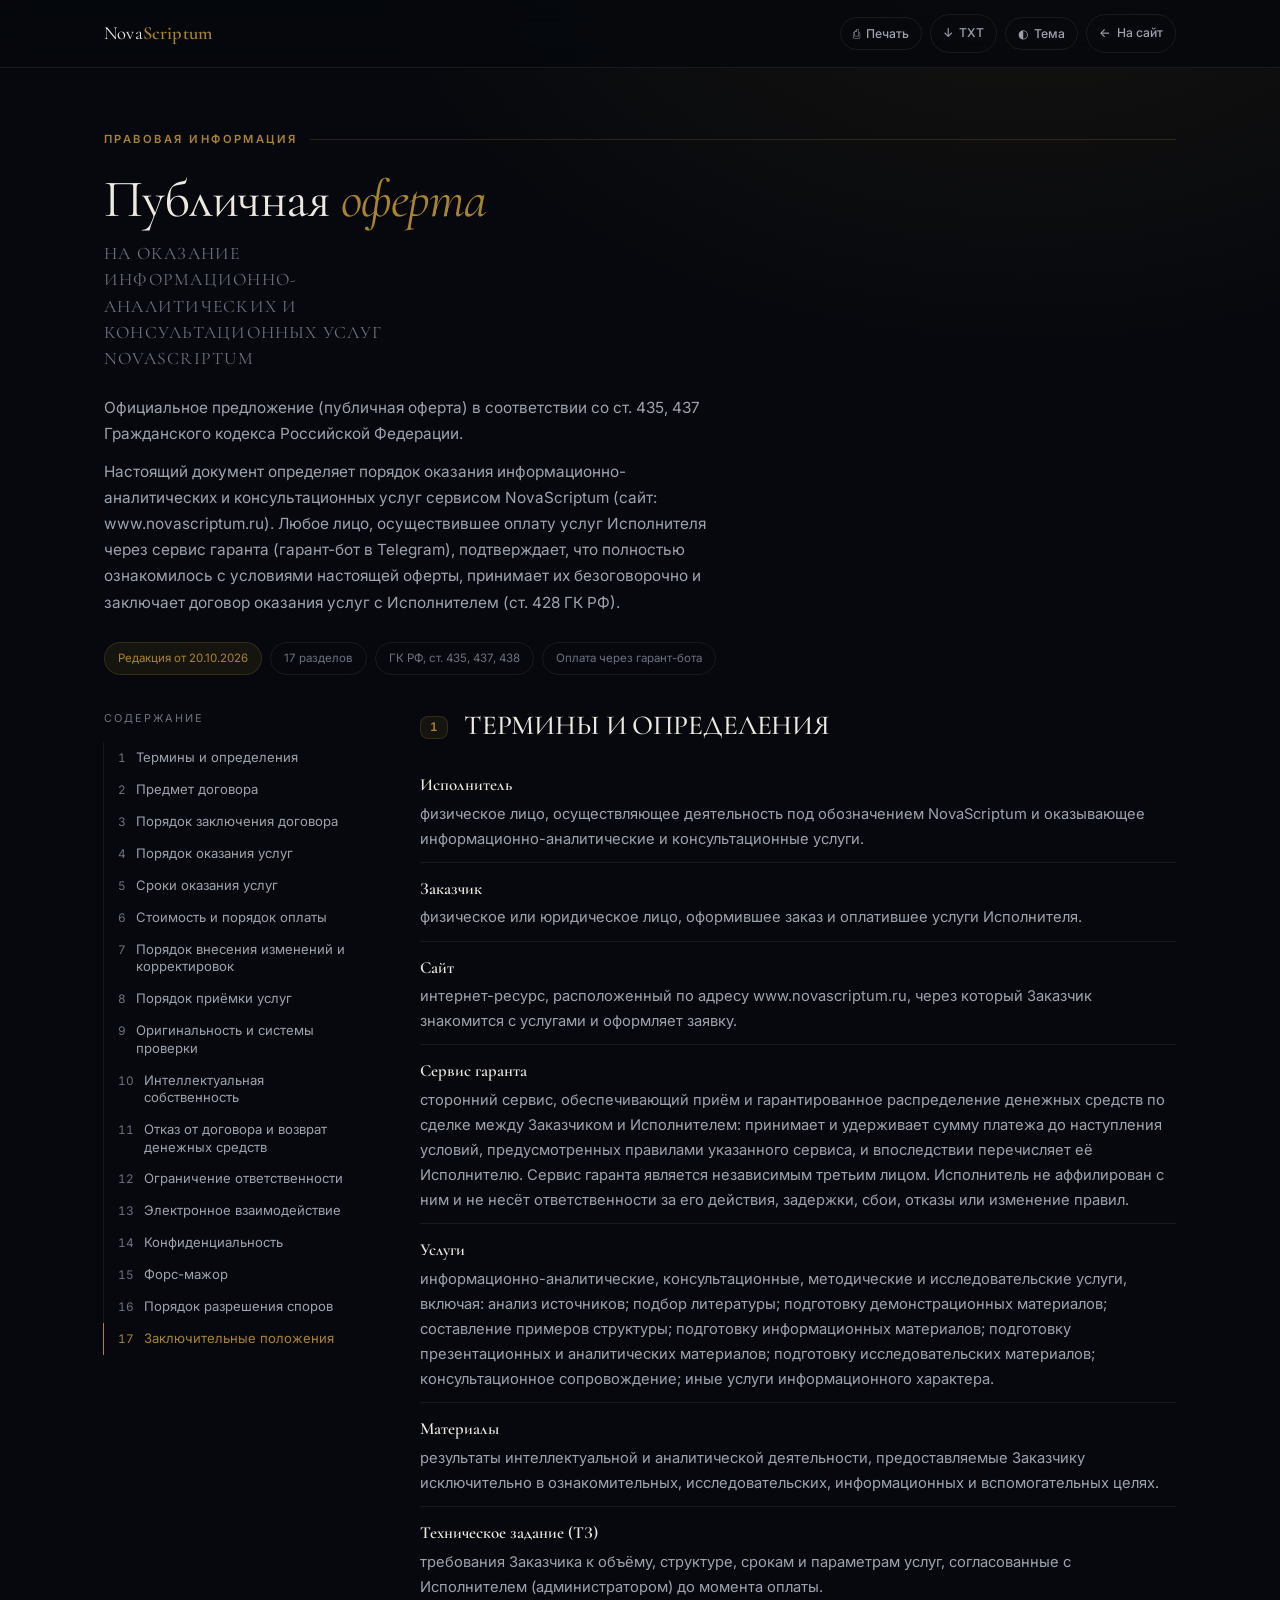
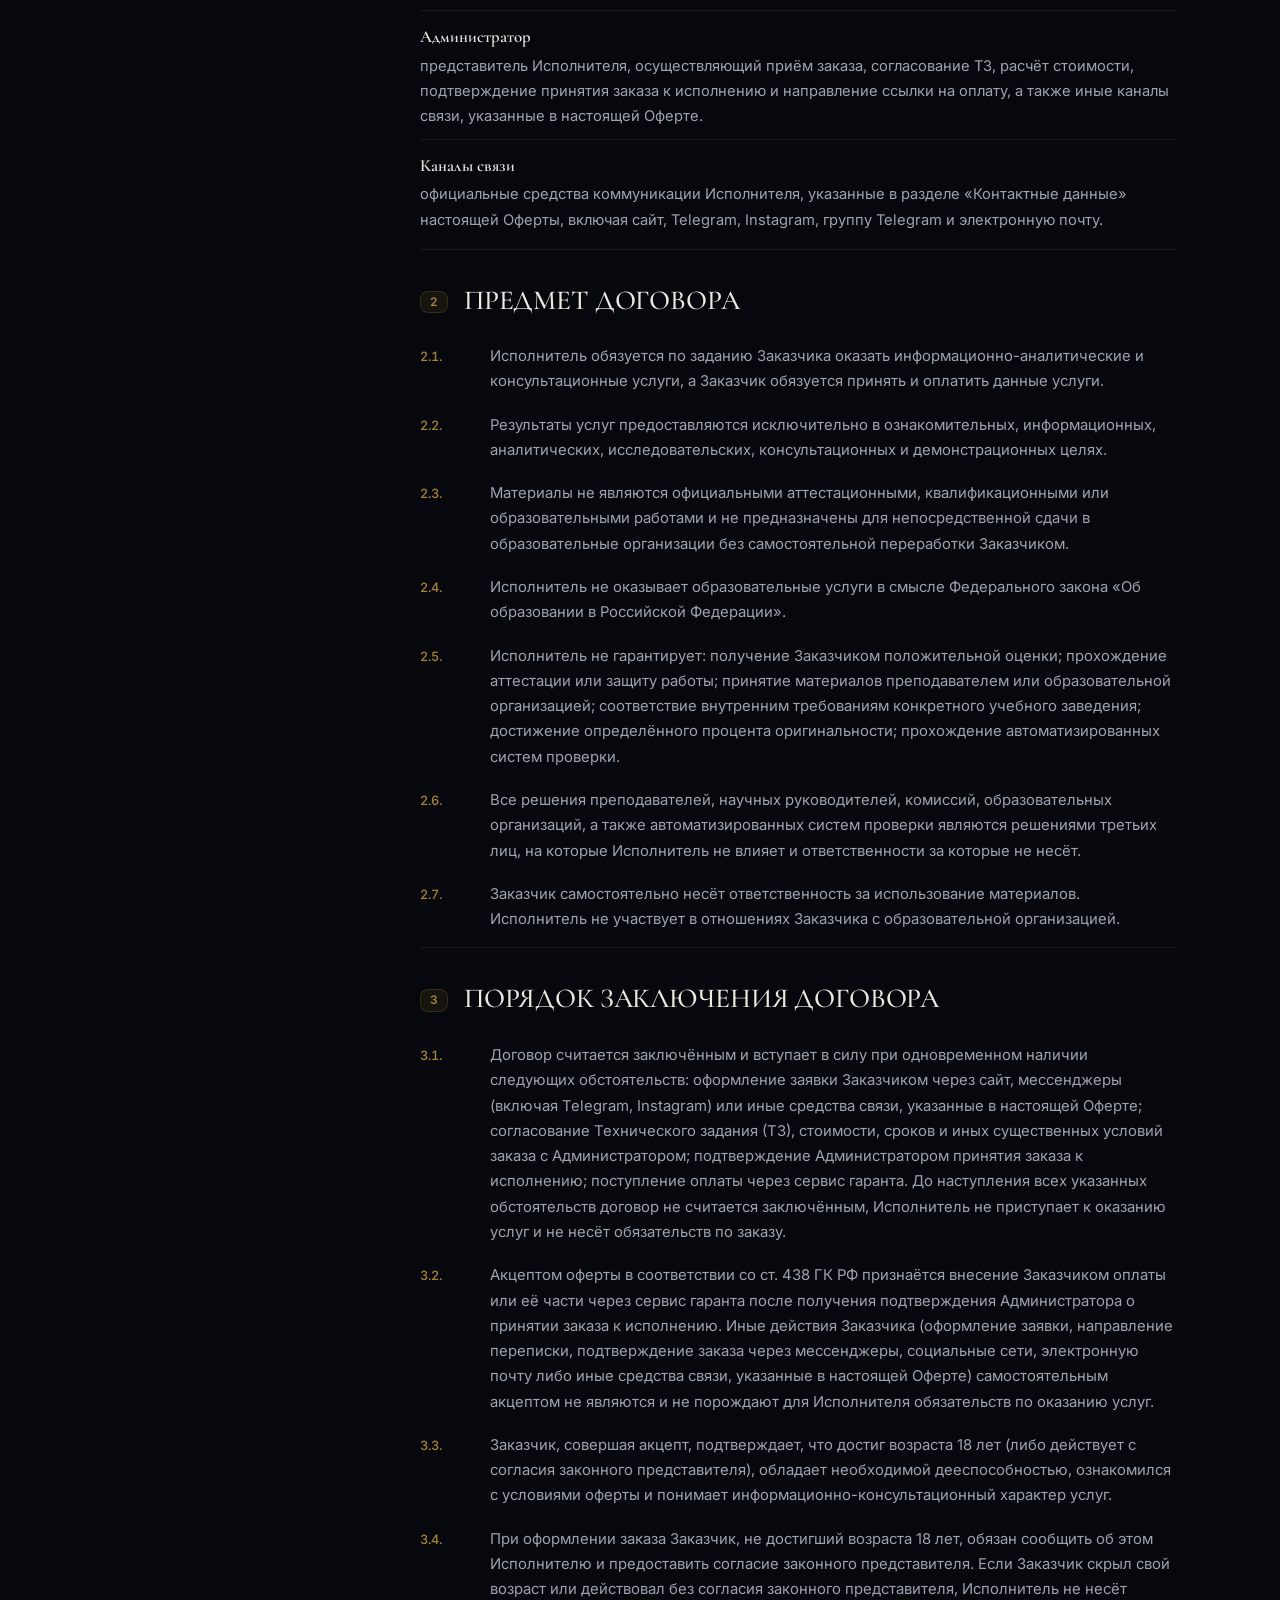
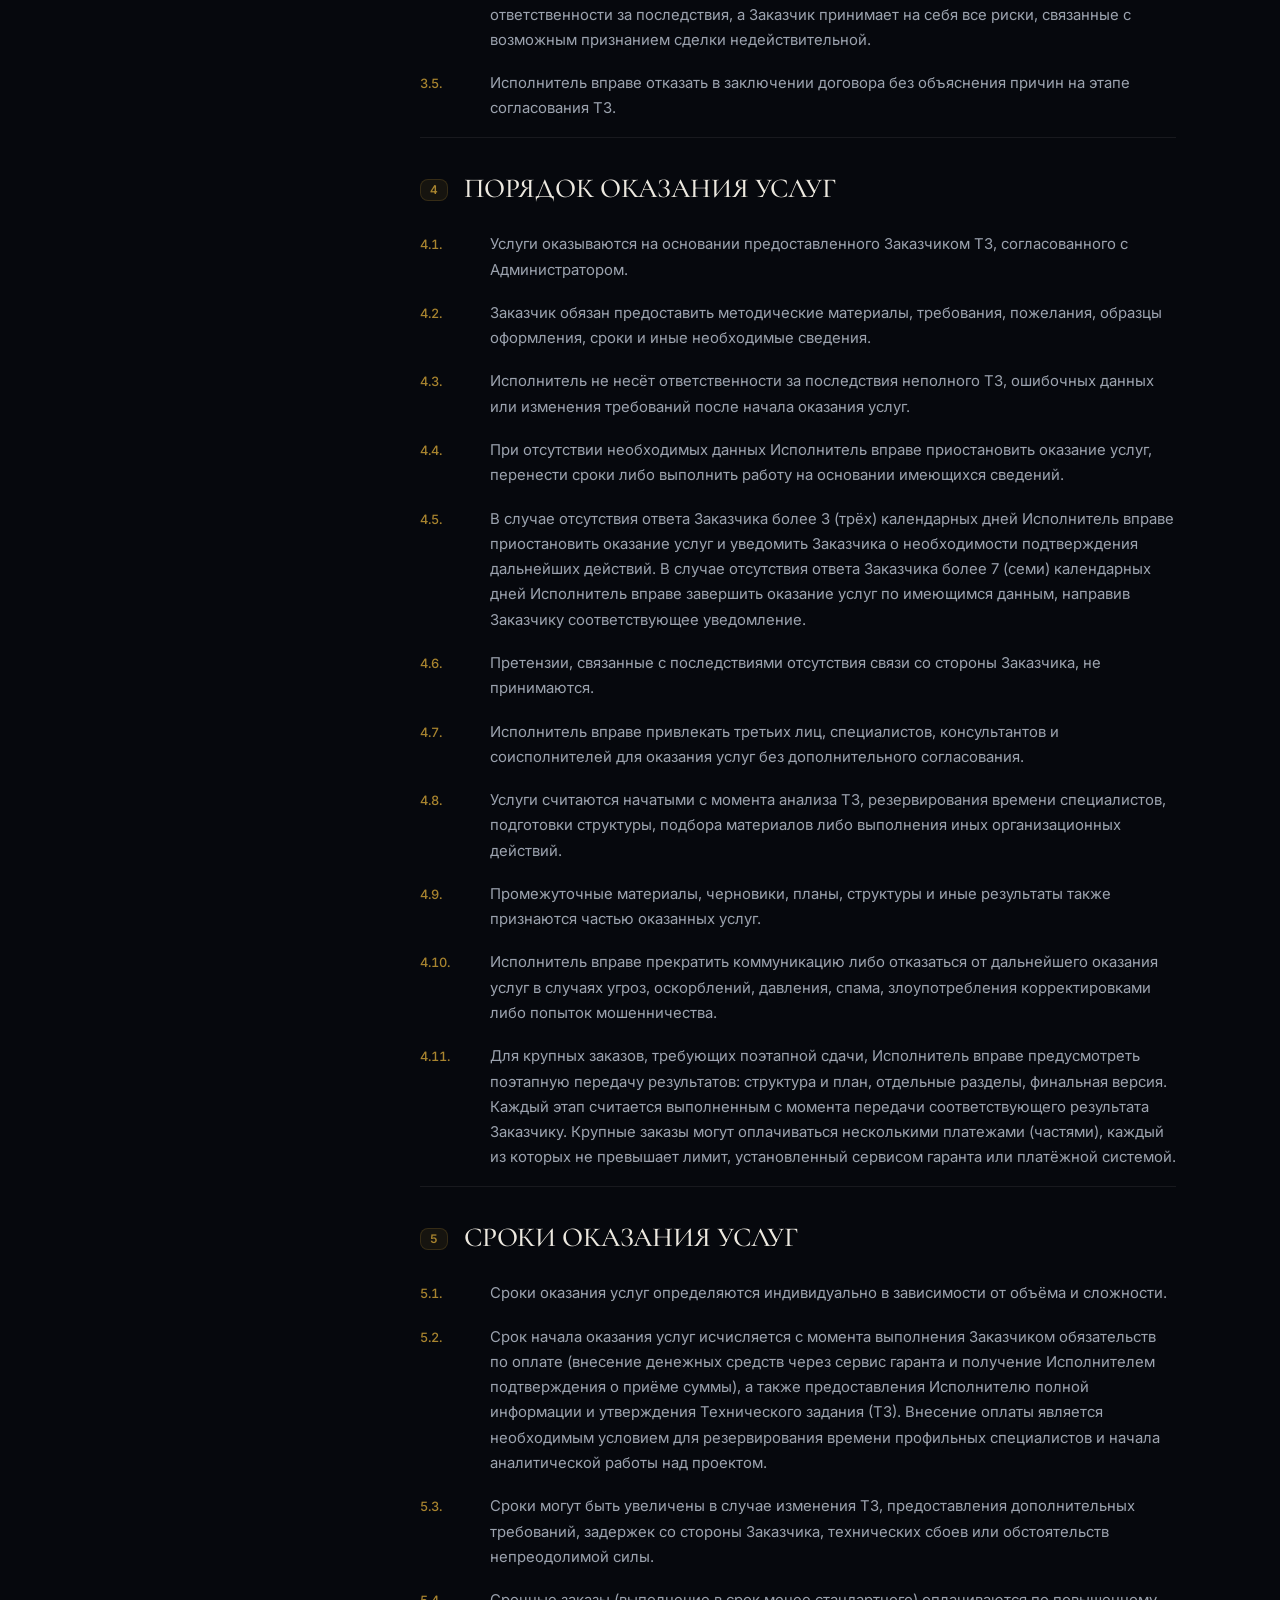
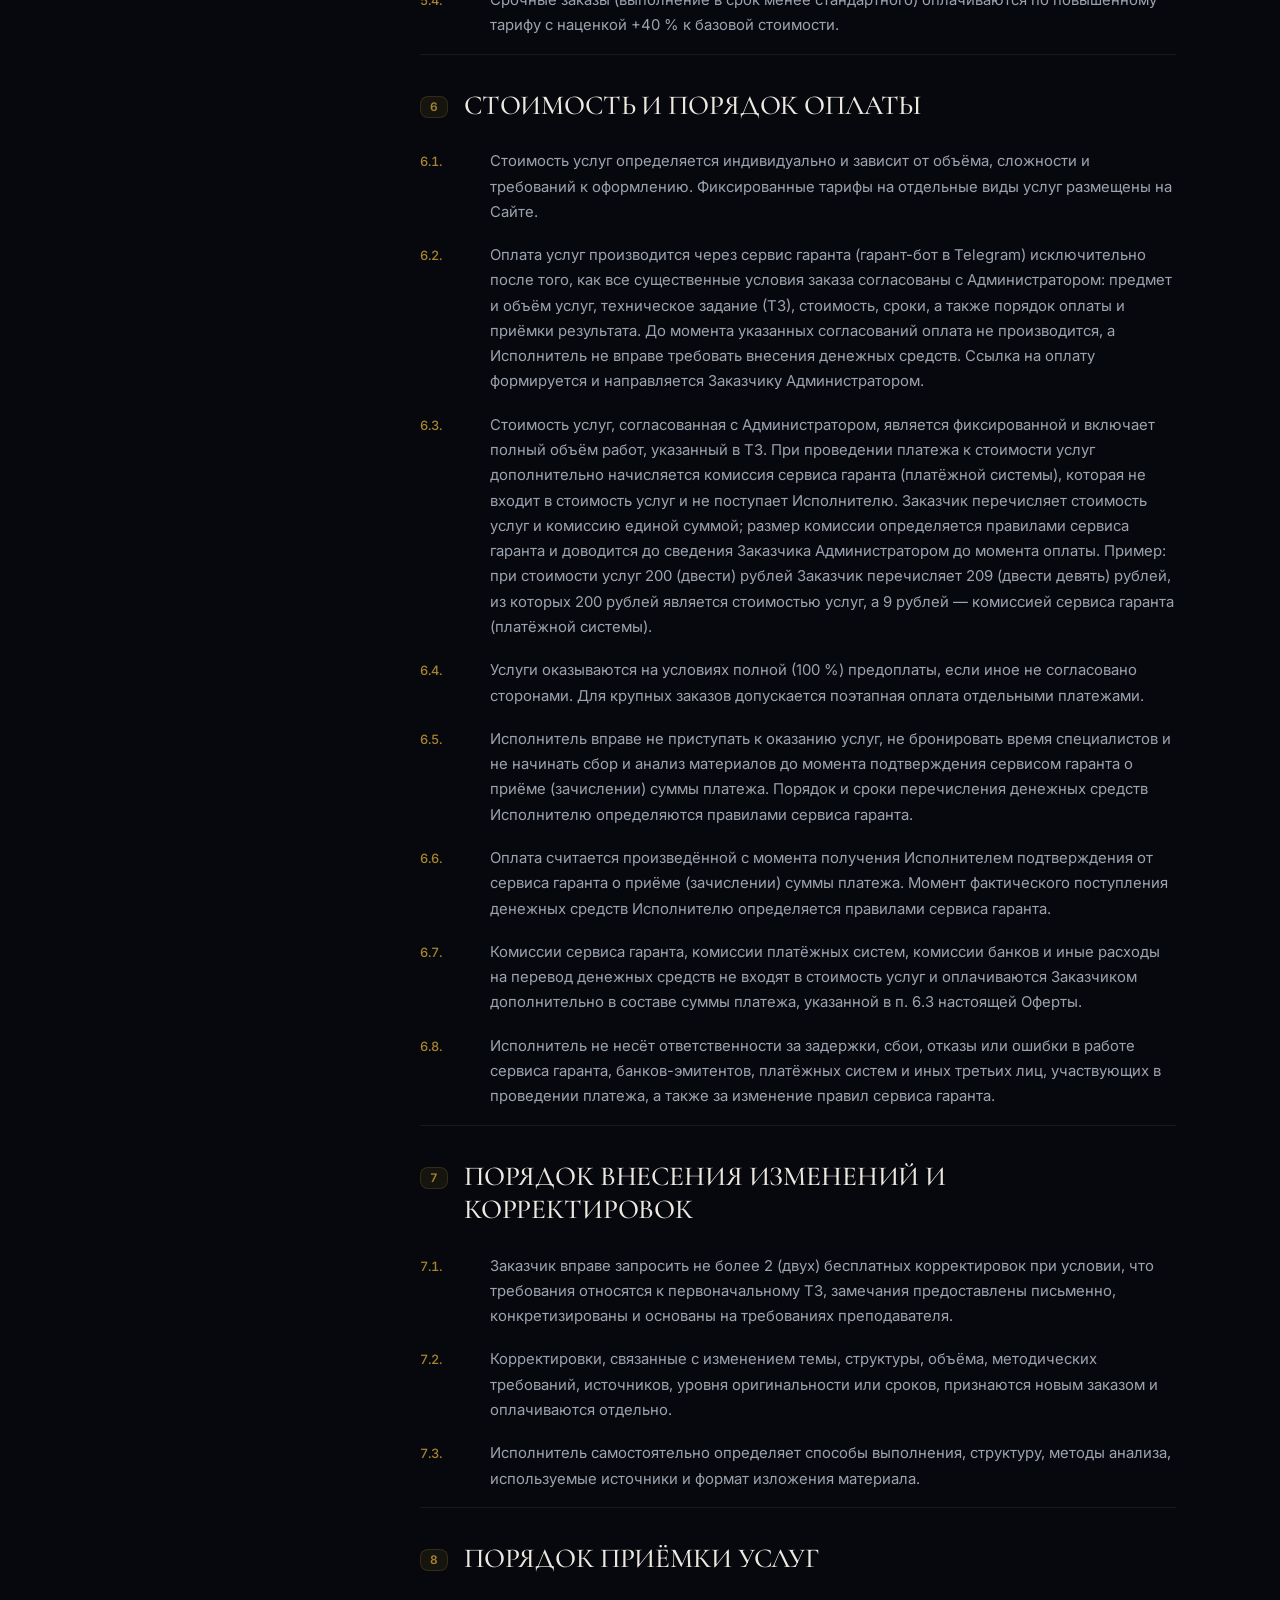
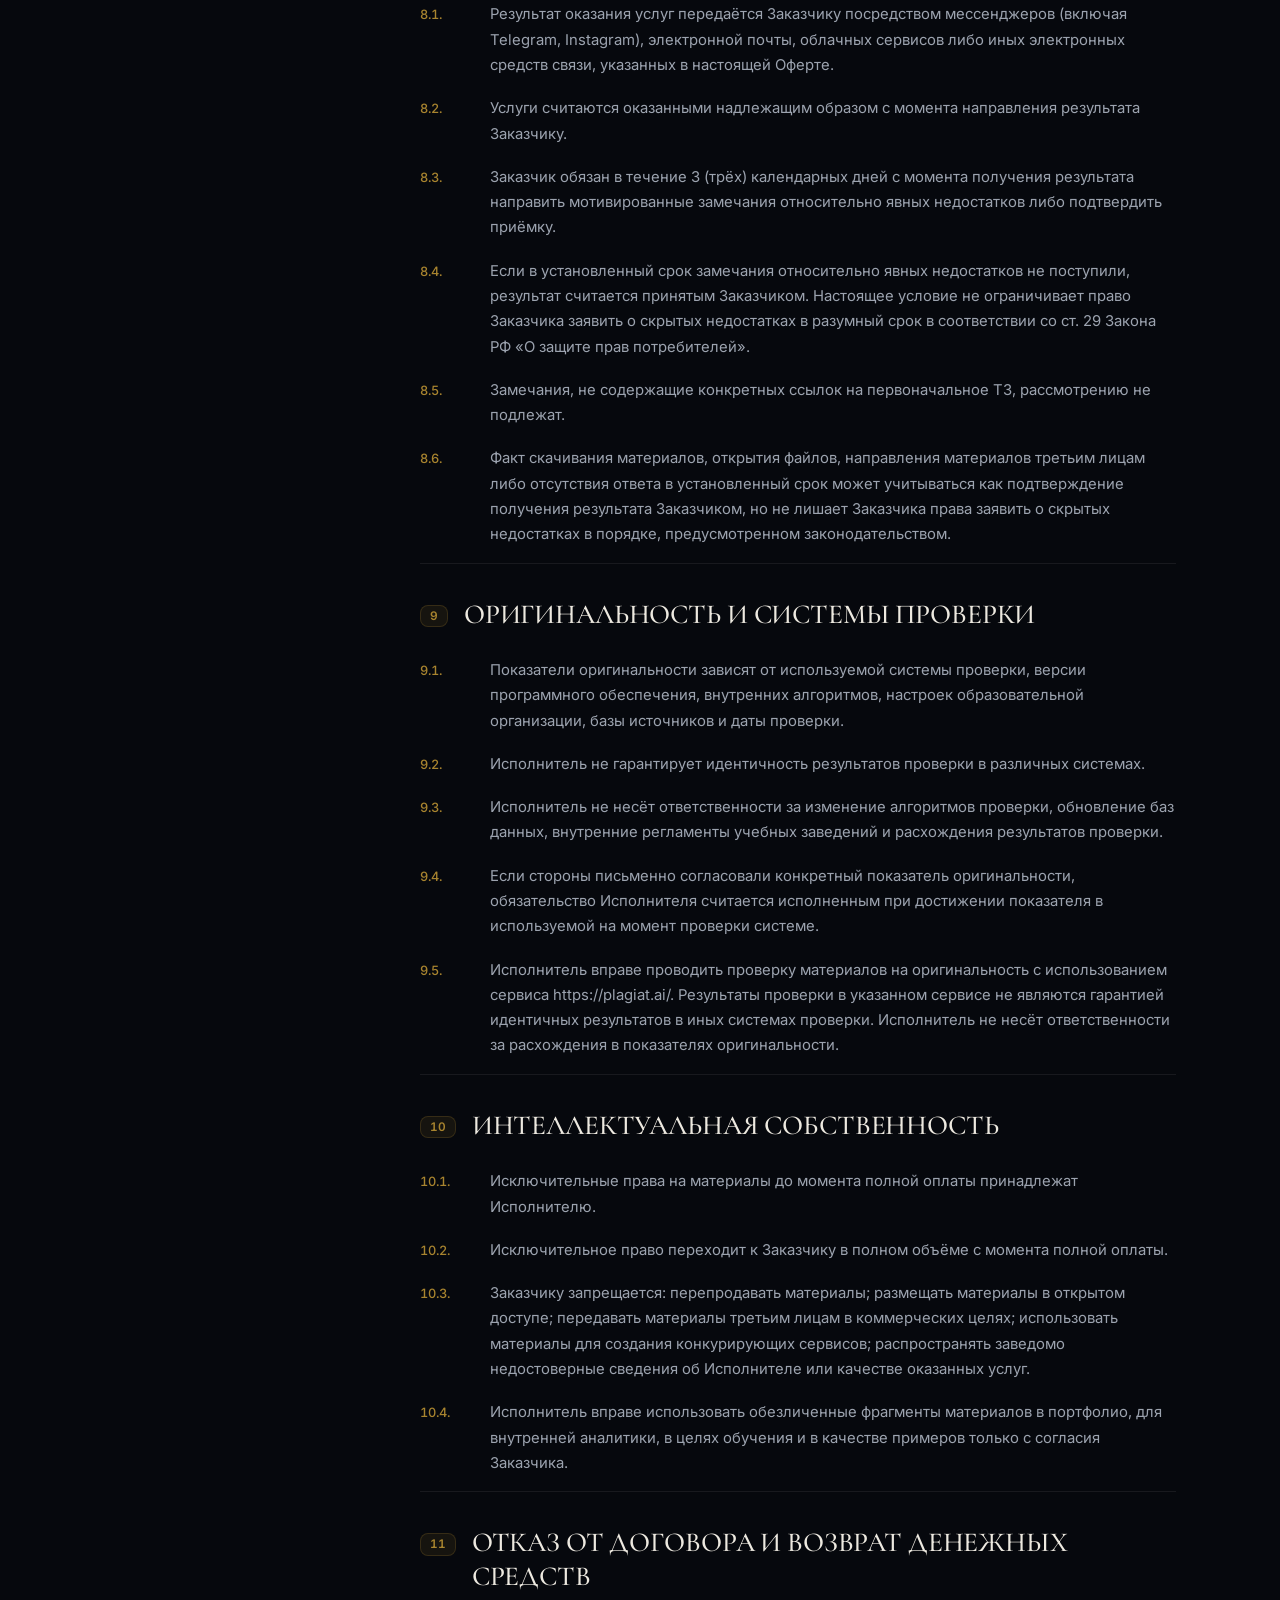
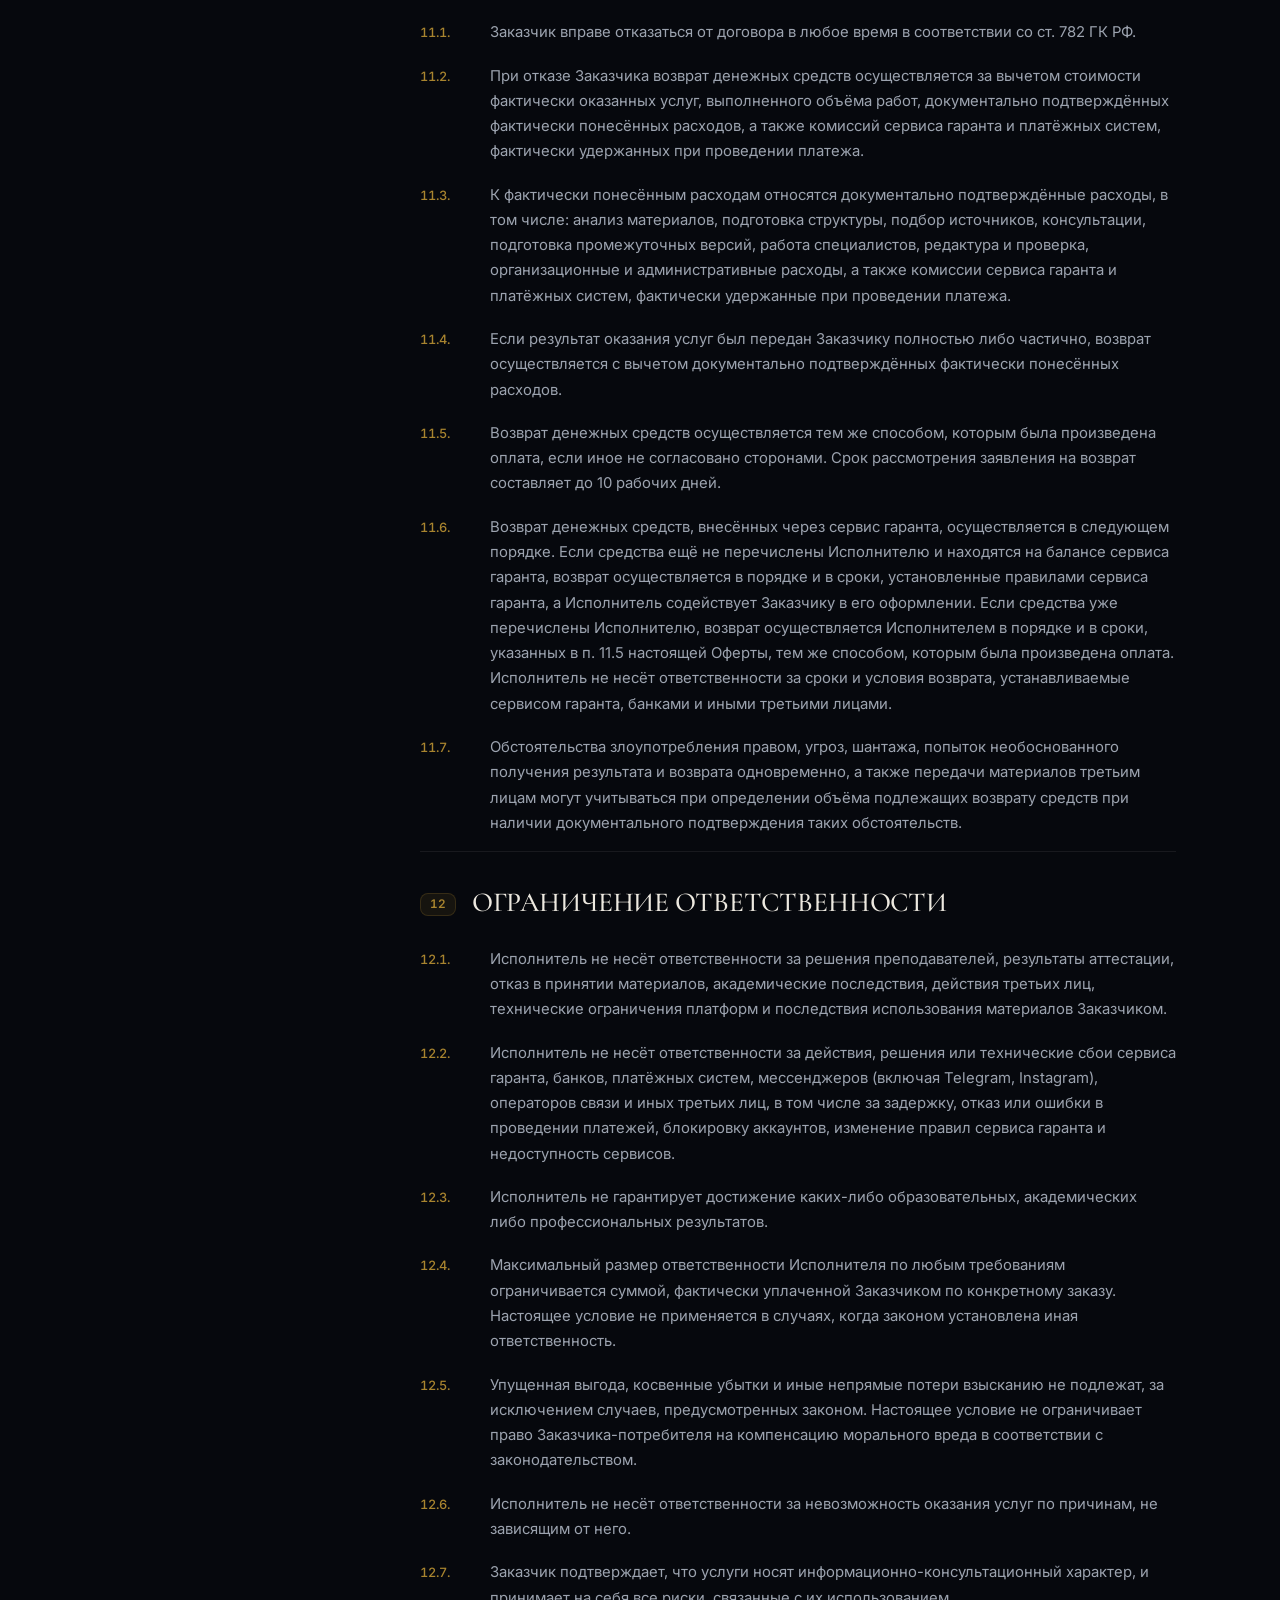
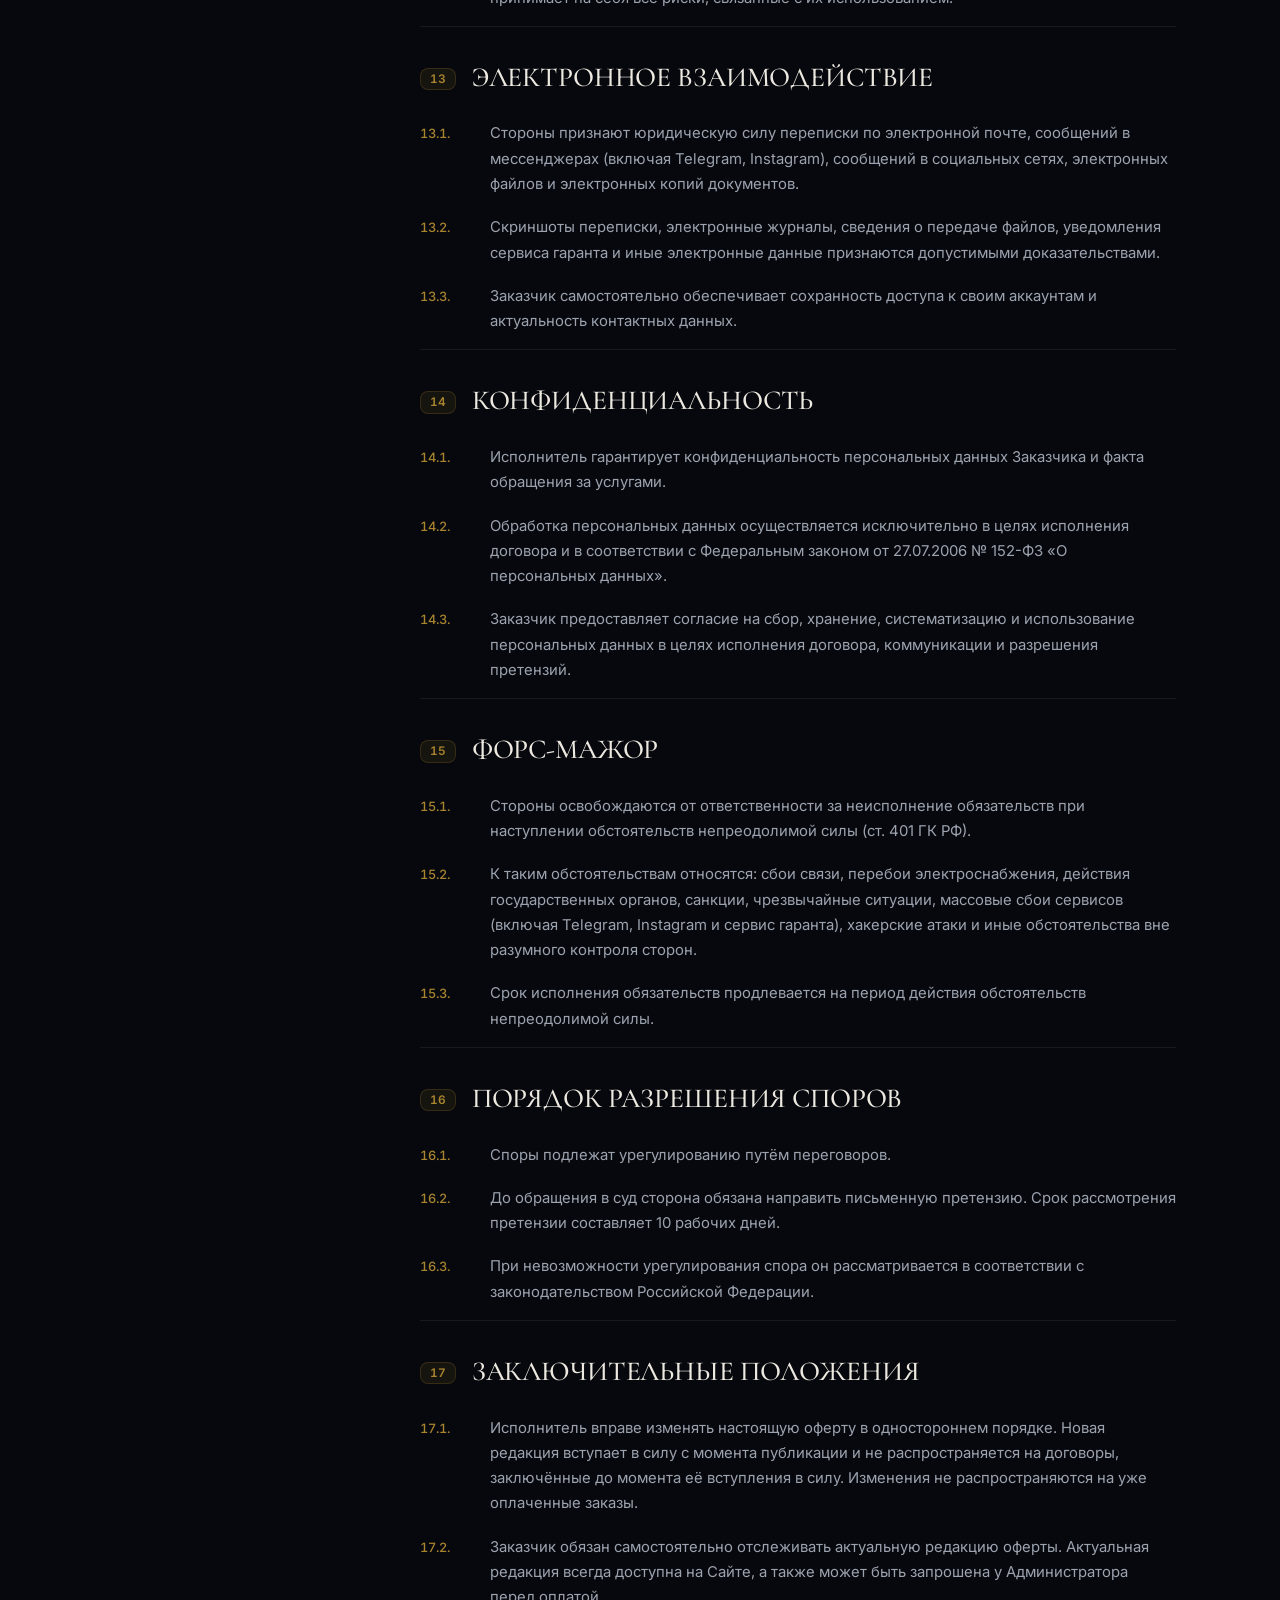
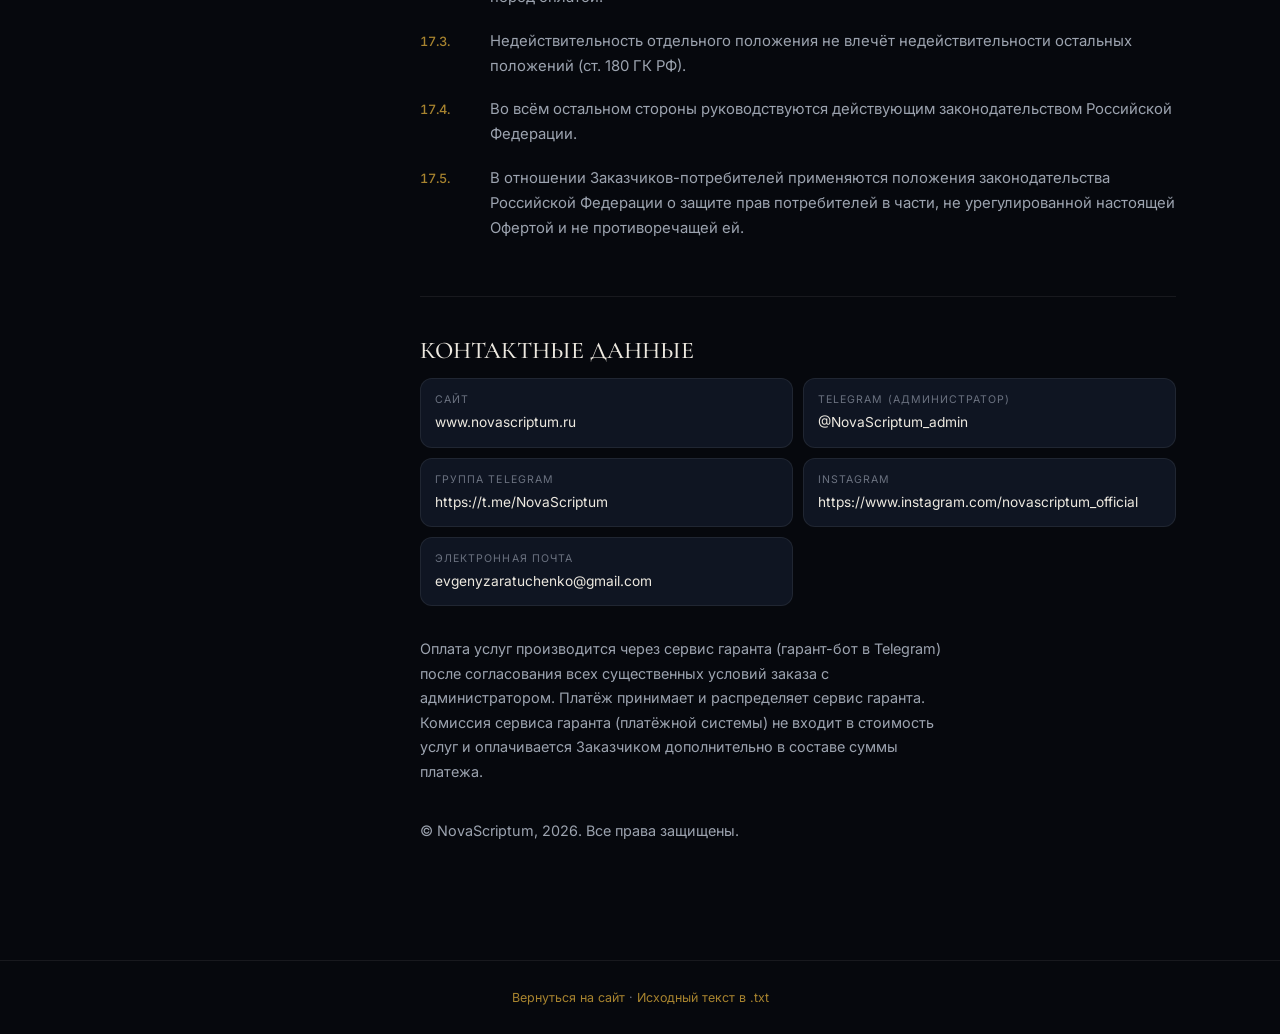
==== commit d70c9e10: "Договор — только после подтверждения админом и оплаты; убран несуществующий Telegram-бот" ====
--- a/oferta.html
+++ b/oferta.html
@@ -271,7 +271,7 @@
     
 <article class="sec" id="s1">
   <h2 class="sec-h"><span class="sec-n">1</span><span>ТЕРМИНЫ И ОПРЕДЕЛЕНИЯ</span></h2>
-  <div class="sec-b"><dl class="defs"><div class="df"><dt>Исполнитель</dt><dd>физическое лицо, осуществляющее деятельность под обозначением NovaScriptum и оказывающее информационно-аналитические и консультационные услуги.</dd></div><div class="df"><dt>Заказчик</dt><dd>физическое или юридическое лицо, оформившее заказ и оплатившее услуги Исполнителя.</dd></div><div class="df"><dt>Сайт</dt><dd>интернет-ресурс, расположенный по адресу www.novascriptum.ru, через который Заказчик знакомится с услугами и оформляет заявку.</dd></div><div class="df"><dt>Telegram-бот</dt><dd>программный интерфейс Исполнителя в мессенджере Telegram, через который Заказчик получает ссылку на оплату и уведомления о статусе заказа.</dd></div><div class="df"><dt>Сервис гаранта</dt><dd>сторонний сервис, обеспечивающий приём и гарантированное распределение денежных средств по сделке между Заказчиком и Исполнителем: принимает и удерживает сумму платежа до наступления условий, предусмотренных правилами указанного сервиса, и впоследствии перечисляет её Исполнителю. Сервис гаранта является независимым третьим лицом. Исполнитель не аффилирован с ним и не несёт ответственности за его действия, задержки, сбои, отказы или изменение правил.</dd></div><div class="df"><dt>Услуги</dt><dd>информационно-аналитические, консультационные, методические и исследовательские услуги, включая: анализ источников; подбор литературы; подготовку демонстрационных материалов; составление примеров структуры; подготовку информационных материалов; подготовку презентационных и аналитических материалов; подготовку исследовательских материалов; консультационное сопровождение; иные услуги информационного характера.</dd></div><div class="df"><dt>Материалы</dt><dd>результаты интеллектуальной и аналитической деятельности, предоставляемые Заказчику исключительно в ознакомительных, исследовательских, информационных и вспомогательных целях.</dd></div><div class="df"><dt>Техническое задание (ТЗ)</dt><dd>требования Заказчика к объёму, структуре, срокам и параметрам услуг, согласованные с Исполнителем (администратором) до момента оплаты.</dd></div><div class="df"><dt>Администратор</dt><dd>представитель Исполнителя, осуществляющий согласование ТЗ, расчёт стоимости и выставление счёта через Telegram-бот, а также посредством иных каналов связи, указанных в настоящей Оферте.</dd></div><div class="df"><dt>Каналы связи</dt><dd>официальные средства коммуникации Исполнителя, указанные в разделе «Контактные данные» настоящей Оферты, включая сайт, Telegram, Instagram, группу Telegram и электронную почту.</dd></div></dl></div>
+  <div class="sec-b"><dl class="defs"><div class="df"><dt>Исполнитель</dt><dd>физическое лицо, осуществляющее деятельность под обозначением NovaScriptum и оказывающее информационно-аналитические и консультационные услуги.</dd></div><div class="df"><dt>Заказчик</dt><dd>физическое или юридическое лицо, оформившее заказ и оплатившее услуги Исполнителя.</dd></div><div class="df"><dt>Сайт</dt><dd>интернет-ресурс, расположенный по адресу www.novascriptum.ru, через который Заказчик знакомится с услугами и оформляет заявку.</dd></div><div class="df"><dt>Сервис гаранта</dt><dd>сторонний сервис, обеспечивающий приём и гарантированное распределение денежных средств по сделке между Заказчиком и Исполнителем: принимает и удерживает сумму платежа до наступления условий, предусмотренных правилами указанного сервиса, и впоследствии перечисляет её Исполнителю. Сервис гаранта является независимым третьим лицом. Исполнитель не аффилирован с ним и не несёт ответственности за его действия, задержки, сбои, отказы или изменение правил.</dd></div><div class="df"><dt>Услуги</dt><dd>информационно-аналитические, консультационные, методические и исследовательские услуги, включая: анализ источников; подбор литературы; подготовку демонстрационных материалов; составление примеров структуры; подготовку информационных материалов; подготовку презентационных и аналитических материалов; подготовку исследовательских материалов; консультационное сопровождение; иные услуги информационного характера.</dd></div><div class="df"><dt>Материалы</dt><dd>результаты интеллектуальной и аналитической деятельности, предоставляемые Заказчику исключительно в ознакомительных, исследовательских, информационных и вспомогательных целях.</dd></div><div class="df"><dt>Техническое задание (ТЗ)</dt><dd>требования Заказчика к объёму, структуре, срокам и параметрам услуг, согласованные с Исполнителем (администратором) до момента оплаты.</dd></div><div class="df"><dt>Администратор</dt><dd>представитель Исполнителя, осуществляющий приём заказа, согласование ТЗ, расчёт стоимости, подтверждение принятия заказа к исполнению и направление ссылки на оплату, а также иные каналы связи, указанные в настоящей Оферте.</dd></div><div class="df"><dt>Каналы связи</dt><dd>официальные средства коммуникации Исполнителя, указанные в разделе «Контактные данные» настоящей Оферты, включая сайт, Telegram, Instagram, группу Telegram и электронную почту.</dd></div></dl></div>
 </article>
 <article class="sec" id="s2">
   <h2 class="sec-h"><span class="sec-n">2</span><span>ПРЕДМЕТ ДОГОВОРА</span></h2>
@@ -279,7 +279,7 @@
 </article>
 <article class="sec" id="s3">
   <h2 class="sec-h"><span class="sec-n">3</span><span>ПОРЯДОК ЗАКЛЮЧЕНИЯ ДОГОВОРА</span></h2>
-  <div class="sec-b"><div class="cl"><span class="cl-n">3.1.</span><p class="cl-t">Договор считается заключённым с момента: оформления заявки Заказчиком через сайт, Telegram-бот, мессенджеры (включая Telegram, Instagram) или иные средства связи, указанные в настоящей Оферте; согласования Технического задания (ТЗ), стоимости и иных существенных условий заказа с Администратором; внесения Заказчиком денежных средств через сервис гаранта.</p></div><div class="cl"><span class="cl-n">3.2.</span><p class="cl-t">Акцептом оферты в соответствии со ст. 438 ГК РФ признаётся: внесение оплаты или её части через сервис гаранта; подтверждение заказа через мессенджеры (включая Telegram, Instagram), социальные сети, электронную почту либо иные средства связи, указанные в настоящей Оферте.</p></div><div class="cl"><span class="cl-n">3.3.</span><p class="cl-t">Заказчик, совершая акцепт, подтверждает, что достиг возраста 18 лет (либо действует с согласия законного представителя), обладает необходимой дееспособностью, ознакомился с условиями оферты и понимает информационно-консультационный характер услуг.</p></div><div class="cl"><span class="cl-n">3.4.</span><p class="cl-t">При оформлении заказа Заказчик, не достигший возраста 18 лет, обязан сообщить об этом Исполнителю и предоставить согласие законного представителя. Если Заказчик скрыл свой возраст или действовал без согласия законного представителя, Исполнитель не несёт ответственности за последствия, а Заказчик принимает на себя все риски, связанные с возможным признанием сделки недействительной.</p></div><div class="cl"><span class="cl-n">3.5.</span><p class="cl-t">Исполнитель вправе отказать в заключении договора без объяснения причин на этапе согласования ТЗ.</p></div></div>
+  <div class="sec-b"><div class="cl"><span class="cl-n">3.1.</span><p class="cl-t">Договор считается заключённым и вступает в силу при одновременном наличии следующих обстоятельств: оформление заявки Заказчиком через сайт, мессенджеры (включая Telegram, Instagram) или иные средства связи, указанные в настоящей Оферте; согласование Технического задания (ТЗ), стоимости, сроков и иных существенных условий заказа с Администратором; подтверждение Администратором принятия заказа к исполнению; поступление оплаты через сервис гаранта. До наступления всех указанных обстоятельств договор не считается заключённым, Исполнитель не приступает к оказанию услуг и не несёт обязательств по заказу.</p></div><div class="cl"><span class="cl-n">3.2.</span><p class="cl-t">Акцептом оферты в соответствии со ст. 438 ГК РФ признаётся внесение Заказчиком оплаты или её части через сервис гаранта после получения подтверждения Администратора о принятии заказа к исполнению. Иные действия Заказчика (оформление заявки, направление переписки, подтверждение заказа через мессенджеры, социальные сети, электронную почту либо иные средства связи, указанные в настоящей Оферте) самостоятельным акцептом не являются и не порождают для Исполнителя обязательств по оказанию услуг.</p></div><div class="cl"><span class="cl-n">3.3.</span><p class="cl-t">Заказчик, совершая акцепт, подтверждает, что достиг возраста 18 лет (либо действует с согласия законного представителя), обладает необходимой дееспособностью, ознакомился с условиями оферты и понимает информационно-консультационный характер услуг.</p></div><div class="cl"><span class="cl-n">3.4.</span><p class="cl-t">При оформлении заказа Заказчик, не достигший возраста 18 лет, обязан сообщить об этом Исполнителю и предоставить согласие законного представителя. Если Заказчик скрыл свой возраст или действовал без согласия законного представителя, Исполнитель не несёт ответственности за последствия, а Заказчик принимает на себя все риски, связанные с возможным признанием сделки недействительной.</p></div><div class="cl"><span class="cl-n">3.5.</span><p class="cl-t">Исполнитель вправе отказать в заключении договора без объяснения причин на этапе согласования ТЗ.</p></div></div>
 </article>
 <article class="sec" id="s4">
   <h2 class="sec-h"><span class="sec-n">4</span><span>ПОРЯДОК ОКАЗАНИЯ УСЛУГ</span></h2>
@@ -291,7 +291,7 @@
 </article>
 <article class="sec" id="s6">
   <h2 class="sec-h"><span class="sec-n">6</span><span>СТОИМОСТЬ И ПОРЯДОК ОПЛАТЫ</span></h2>
-  <div class="sec-b"><div class="cl"><span class="cl-n">6.1.</span><p class="cl-t">Стоимость услуг определяется индивидуально и зависит от объёма, сложности и требований к оформлению. Фиксированные тарифы на отдельные виды услуг размещены на Сайте и в Telegram-боте.</p></div><div class="cl"><span class="cl-n">6.2.</span><p class="cl-t">Оплата услуг производится через сервис гаранта (гарант-бот в Telegram) исключительно после того, как все существенные условия заказа согласованы с Администратором: предмет и объём услуг, техническое задание (ТЗ), стоимость, сроки, а также порядок оплаты и приёмки результата. До момента указанных согласований оплата не производится, а Исполнитель не вправе требовать внесения денежных средств. Ссылка на оплату формируется и направляется Заказчику Администратором.</p></div><div class="cl"><span class="cl-n">6.3.</span><p class="cl-t">Стоимость услуг, согласованная с Администратором, является фиксированной и включает полный объём работ, указанный в ТЗ. При проведении платежа к стоимости услуг дополнительно начисляется комиссия сервиса гаранта (платёжной системы), которая не входит в стоимость услуг и не поступает Исполнителю. Заказчик перечисляет стоимость услуг и комиссию единой суммой; размер комиссии определяется правилами сервиса гаранта и доводится до сведения Заказчика Администратором до момента оплаты. Пример: при стоимости услуг 200 (двести) рублей Заказчик перечисляет 209 (двести девять) рублей, из которых 200 рублей является стоимостью услуг, а 9 рублей — комиссией сервиса гаранта (платёжной системы).</p></div><div class="cl"><span class="cl-n">6.4.</span><p class="cl-t">Услуги оказываются на условиях полной (100 %) предоплаты, если иное не согласовано сторонами. Для крупных заказов допускается поэтапная оплата отдельными платежами.</p></div><div class="cl"><span class="cl-n">6.5.</span><p class="cl-t">Исполнитель вправе не приступать к оказанию услуг, не бронировать время специалистов и не начинать сбор и анализ материалов до момента подтверждения сервисом гаранта о приёме (зачислении) суммы платежа. Порядок и сроки перечисления денежных средств Исполнителю определяются правилами сервиса гаранта.</p></div><div class="cl"><span class="cl-n">6.6.</span><p class="cl-t">Оплата считается произведённой с момента получения Исполнителем подтверждения от сервиса гаранта о приёме (зачислении) суммы платежа. Момент фактического поступления денежных средств Исполнителю определяется правилами сервиса гаранта.</p></div><div class="cl"><span class="cl-n">6.7.</span><p class="cl-t">Комиссии сервиса гаранта, комиссии платёжных систем, комиссии банков и иные расходы на перевод денежных средств не входят в стоимость услуг и оплачиваются Заказчиком дополнительно в составе суммы платежа, указанной в п. 6.3 настоящей Оферты.</p></div><div class="cl"><span class="cl-n">6.8.</span><p class="cl-t">Исполнитель не несёт ответственности за задержки, сбои, отказы или ошибки в работе сервиса гаранта, банков-эмитентов, платёжных систем и иных третьих лиц, участвующих в проведении платежа, а также за изменение правил сервиса гаранта.</p></div></div>
+  <div class="sec-b"><div class="cl"><span class="cl-n">6.1.</span><p class="cl-t">Стоимость услуг определяется индивидуально и зависит от объёма, сложности и требований к оформлению. Фиксированные тарифы на отдельные виды услуг размещены на Сайте.</p></div><div class="cl"><span class="cl-n">6.2.</span><p class="cl-t">Оплата услуг производится через сервис гаранта (гарант-бот в Telegram) исключительно после того, как все существенные условия заказа согласованы с Администратором: предмет и объём услуг, техническое задание (ТЗ), стоимость, сроки, а также порядок оплаты и приёмки результата. До момента указанных согласований оплата не производится, а Исполнитель не вправе требовать внесения денежных средств. Ссылка на оплату формируется и направляется Заказчику Администратором.</p></div><div class="cl"><span class="cl-n">6.3.</span><p class="cl-t">Стоимость услуг, согласованная с Администратором, является фиксированной и включает полный объём работ, указанный в ТЗ. При проведении платежа к стоимости услуг дополнительно начисляется комиссия сервиса гаранта (платёжной системы), которая не входит в стоимость услуг и не поступает Исполнителю. Заказчик перечисляет стоимость услуг и комиссию единой суммой; размер комиссии определяется правилами сервиса гаранта и доводится до сведения Заказчика Администратором до момента оплаты. Пример: при стоимости услуг 200 (двести) рублей Заказчик перечисляет 209 (двести девять) рублей, из которых 200 рублей является стоимостью услуг, а 9 рублей — комиссией сервиса гаранта (платёжной системы).</p></div><div class="cl"><span class="cl-n">6.4.</span><p class="cl-t">Услуги оказываются на условиях полной (100 %) предоплаты, если иное не согласовано сторонами. Для крупных заказов допускается поэтапная оплата отдельными платежами.</p></div><div class="cl"><span class="cl-n">6.5.</span><p class="cl-t">Исполнитель вправе не приступать к оказанию услуг, не бронировать время специалистов и не начинать сбор и анализ материалов до момента подтверждения сервисом гаранта о приёме (зачислении) суммы платежа. Порядок и сроки перечисления денежных средств Исполнителю определяются правилами сервиса гаранта.</p></div><div class="cl"><span class="cl-n">6.6.</span><p class="cl-t">Оплата считается произведённой с момента получения Исполнителем подтверждения от сервиса гаранта о приёме (зачислении) суммы платежа. Момент фактического поступления денежных средств Исполнителю определяется правилами сервиса гаранта.</p></div><div class="cl"><span class="cl-n">6.7.</span><p class="cl-t">Комиссии сервиса гаранта, комиссии платёжных систем, комиссии банков и иные расходы на перевод денежных средств не входят в стоимость услуг и оплачиваются Заказчиком дополнительно в составе суммы платежа, указанной в п. 6.3 настоящей Оферты.</p></div><div class="cl"><span class="cl-n">6.8.</span><p class="cl-t">Исполнитель не несёт ответственности за задержки, сбои, отказы или ошибки в работе сервиса гаранта, банков-эмитентов, платёжных систем и иных третьих лиц, участвующих в проведении платежа, а также за изменение правил сервиса гаранта.</p></div></div>
 </article>
 <article class="sec" id="s7">
   <h2 class="sec-h"><span class="sec-n">7</span><span>ПОРЯДОК ВНЕСЕНИЯ ИЗМЕНЕНИЙ И КОРРЕКТИРОВОК</span></h2>
@@ -319,7 +319,7 @@
 </article>
 <article class="sec" id="s13">
   <h2 class="sec-h"><span class="sec-n">13</span><span>ЭЛЕКТРОННОЕ ВЗАИМОДЕЙСТВИЕ</span></h2>
-  <div class="sec-b"><div class="cl"><span class="cl-n">13.1.</span><p class="cl-t">Стороны признают юридическую силу переписки по электронной почте, сообщений в мессенджерах (включая Telegram, Instagram), сообщений в социальных сетях, электронных файлов и электронных копий документов.</p></div><div class="cl"><span class="cl-n">13.2.</span><p class="cl-t">Скриншоты переписки, электронные журналы, сведения о передаче файлов, уведомления сервиса гаранта, сообщения Telegram-бота и иные электронные данные признаются допустимыми доказательствами.</p></div><div class="cl"><span class="cl-n">13.3.</span><p class="cl-t">Заказчик самостоятельно обеспечивает сохранность доступа к своим аккаунтам и актуальность контактных данных.</p></div></div>
+  <div class="sec-b"><div class="cl"><span class="cl-n">13.1.</span><p class="cl-t">Стороны признают юридическую силу переписки по электронной почте, сообщений в мессенджерах (включая Telegram, Instagram), сообщений в социальных сетях, электронных файлов и электронных копий документов.</p></div><div class="cl"><span class="cl-n">13.2.</span><p class="cl-t">Скриншоты переписки, электронные журналы, сведения о передаче файлов, уведомления сервиса гаранта и иные электронные данные признаются допустимыми доказательствами.</p></div><div class="cl"><span class="cl-n">13.3.</span><p class="cl-t">Заказчик самостоятельно обеспечивает сохранность доступа к своим аккаунтам и актуальность контактных данных.</p></div></div>
 </article>
 <article class="sec" id="s14">
   <h2 class="sec-h"><span class="sec-n">14</span><span>КОНФИДЕНЦИАЛЬНОСТЬ</span></h2>
@@ -402,12 +402,11 @@
 Исполнитель — физическое лицо, осуществляющее деятельность под обозначением NovaScriptum и оказывающее информационно-аналитические и консультационные услуги.
 Заказчик — физическое или юридическое лицо, оформившее заказ и оплатившее услуги Исполнителя.
 Сайт — интернет-ресурс, расположенный по адресу www.novascriptum.ru, через который Заказчик знакомится с услугами и оформляет заявку.
-Telegram-бот — программный интерфейс Исполнителя в мессенджере Telegram, через который Заказчик получает ссылку на оплату и уведомления о статусе заказа.
 Сервис гаранта — сторонний сервис, обеспечивающий приём и гарантированное распределение денежных средств по сделке между Заказчиком и Исполнителем: принимает и удерживает сумму платежа до наступления условий, предусмотренных правилами указанного сервиса, и впоследствии перечисляет её Исполнителю. Сервис гаранта является независимым третьим лицом. Исполнитель не аффилирован с ним и не несёт ответственности за его действия, задержки, сбои, отказы или изменение правил.
 Услуги — информационно-аналитические, консультационные, методические и исследовательские услуги, включая: анализ источников; подбор литературы; подготовку демонстрационных материалов; составление примеров структуры; подготовку информационных материалов; подготовку презентационных и аналитических материалов; подготовку исследовательских материалов; консультационное сопровождение; иные услуги информационного характера.
 Материалы — результаты интеллектуальной и аналитической деятельности, предоставляемые Заказчику исключительно в ознакомительных, исследовательских, информационных и вспомогательных целях.
 Техническое задание (ТЗ) — требования Заказчика к объёму, структуре, срокам и параметрам услуг, согласованные с Исполнителем (администратором) до момента оплаты.
-Администратор — представитель Исполнителя, осуществляющий согласование ТЗ, расчёт стоимости и выставление счёта через Telegram-бот, а также посредством иных каналов связи, указанных в настоящей Оферте.
+Администратор — представитель Исполнителя, осуществляющий приём заказа, согласование ТЗ, расчёт стоимости, подтверждение принятия заказа к исполнению и направление ссылки на оплату, а также иные каналы связи, указанные в настоящей Оферте.
 Каналы связи — официальные средства коммуникации Исполнителя, указанные в разделе «Контактные данные» настоящей Оферты, включая сайт, Telegram, Instagram, группу Telegram и электронную почту.
 
 2. ПРЕДМЕТ ДОГОВОРА
@@ -422,8 +421,8 @@
 
 3. ПОРЯДОК ЗАКЛЮЧЕНИЯ ДОГОВОРА
 
-3.1. Договор считается заключённым с момента: оформления заявки Заказчиком через сайт, Telegram-бот, мессенджеры (включая Telegram, Instagram) или иные средства связи, указанные в настоящей Оферте; согласования Технического задания (ТЗ), стоимости и иных существенных условий заказа с Администратором; внесения Заказчиком денежных средств через сервис гаранта.
-3.2. Акцептом оферты в соответствии со ст. 438 ГК РФ признаётся: внесение оплаты или её части через сервис гаранта; подтверждение заказа через мессенджеры (включая Telegram, Instagram), социальные сети, электронную почту либо иные средства связи, указанные в настоящей Оферте.
+3.1. Договор считается заключённым и вступает в силу при одновременном наличии следующих обстоятельств: оформление заявки Заказчиком через сайт, мессенджеры (включая Telegram, Instagram) или иные средства связи, указанные в настоящей Оферте; согласование Технического задания (ТЗ), стоимости, сроков и иных существенных условий заказа с Администратором; подтверждение Администратором принятия заказа к исполнению; поступление оплаты через сервис гаранта. До наступления всех указанных обстоятельств договор не считается заключённым, Исполнитель не приступает к оказанию услуг и не несёт обязательств по заказу.
+3.2. Акцептом оферты в соответствии со ст. 438 ГК РФ признаётся внесение Заказчиком оплаты или её части через сервис гаранта после получения подтверждения Администратора о принятии заказа к исполнению. Иные действия Заказчика (оформление заявки, направление переписки, подтверждение заказа через мессенджеры, социальные сети, электронную почту либо иные средства связи, указанные в настоящей Оферте) самостоятельным акцептом не являются и не порождают для Исполнителя обязательств по оказанию услуг.
 3.3. Заказчик, совершая акцепт, подтверждает, что достиг возраста 18 лет (либо действует с согласия законного представителя), обладает необходимой дееспособностью, ознакомился с условиями оферты и понимает информационно-консультационный характер услуг.
 3.4. При оформлении заказа Заказчик, не достигший возраста 18 лет, обязан сообщить об этом Исполнителю и предоставить согласие законного представителя. Если Заказчик скрыл свой возраст или действовал без согласия законного представителя, Исполнитель не несёт ответственности за последствия, а Заказчик принимает на себя все риски, связанные с возможным признанием сделки недействительной.
 3.5. Исполнитель вправе отказать в заключении договора без объяснения причин на этапе согласования ТЗ.
@@ -451,7 +450,7 @@
 
 6. СТОИМОСТЬ И ПОРЯДОК ОПЛАТЫ
 
-6.1. Стоимость услуг определяется индивидуально и зависит от объёма, сложности и требований к оформлению. Фиксированные тарифы на отдельные виды услуг размещены на Сайте и в Telegram-боте.
+6.1. Стоимость услуг определяется индивидуально и зависит от объёма, сложности и требований к оформлению. Фиксированные тарифы на отдельные виды услуг размещены на Сайте.
 6.2. Оплата услуг производится через сервис гаранта (гарант-бот в Telegram) исключительно после того, как все существенные условия заказа согласованы с Администратором: предмет и объём услуг, техническое задание (ТЗ), стоимость, сроки, а также порядок оплаты и приёмки результата. До момента указанных согласований оплата не производится, а Исполнитель не вправе требовать внесения денежных средств. Ссылка на оплату формируется и направляется Заказчику Администратором.
 6.3. Стоимость услуг, согласованная с Администратором, является фиксированной и включает полный объём работ, указанный в ТЗ. При проведении платежа к стоимости услуг дополнительно начисляется комиссия сервиса гаранта (платёжной системы), которая не входит в стоимость услуг и не поступает Исполнителю. Заказчик перечисляет стоимость услуг и комиссию единой суммой; размер комиссии определяется правилами сервиса гаранта и доводится до сведения Заказчика Администратором до момента оплаты. Пример: при стоимости услуг 200 (двести) рублей Заказчик перечисляет 209 (двести девять) рублей, из которых 200 рублей является стоимостью услуг, а 9 рублей — комиссией сервиса гаранта (платёжной системы).
 6.4. Услуги оказываются на условиях полной (100 %) предоплаты, если иное не согласовано сторонами. Для крупных заказов допускается поэтапная оплата отдельными платежами.
@@ -513,7 +512,7 @@
 13. ЭЛЕКТРОННОЕ ВЗАИМОДЕЙСТВИЕ
 
 13.1. Стороны признают юридическую силу переписки по электронной почте, сообщений в мессенджерах (включая Telegram, Instagram), сообщений в социальных сетях, электронных файлов и электронных копий документов.
-13.2. Скриншоты переписки, электронные журналы, сведения о передаче файлов, уведомления сервиса гаранта, сообщения Telegram-бота и иные электронные данные признаются допустимыми доказательствами.
+13.2. Скриншоты переписки, электронные журналы, сведения о передаче файлов, уведомления сервиса гаранта и иные электронные данные признаются допустимыми доказательствами.
 13.3. Заказчик самостоятельно обеспечивает сохранность доступа к своим аккаунтам и актуальность контактных данных.
 
 14. КОНФИДЕНЦИАЛЬНОСТЬ
